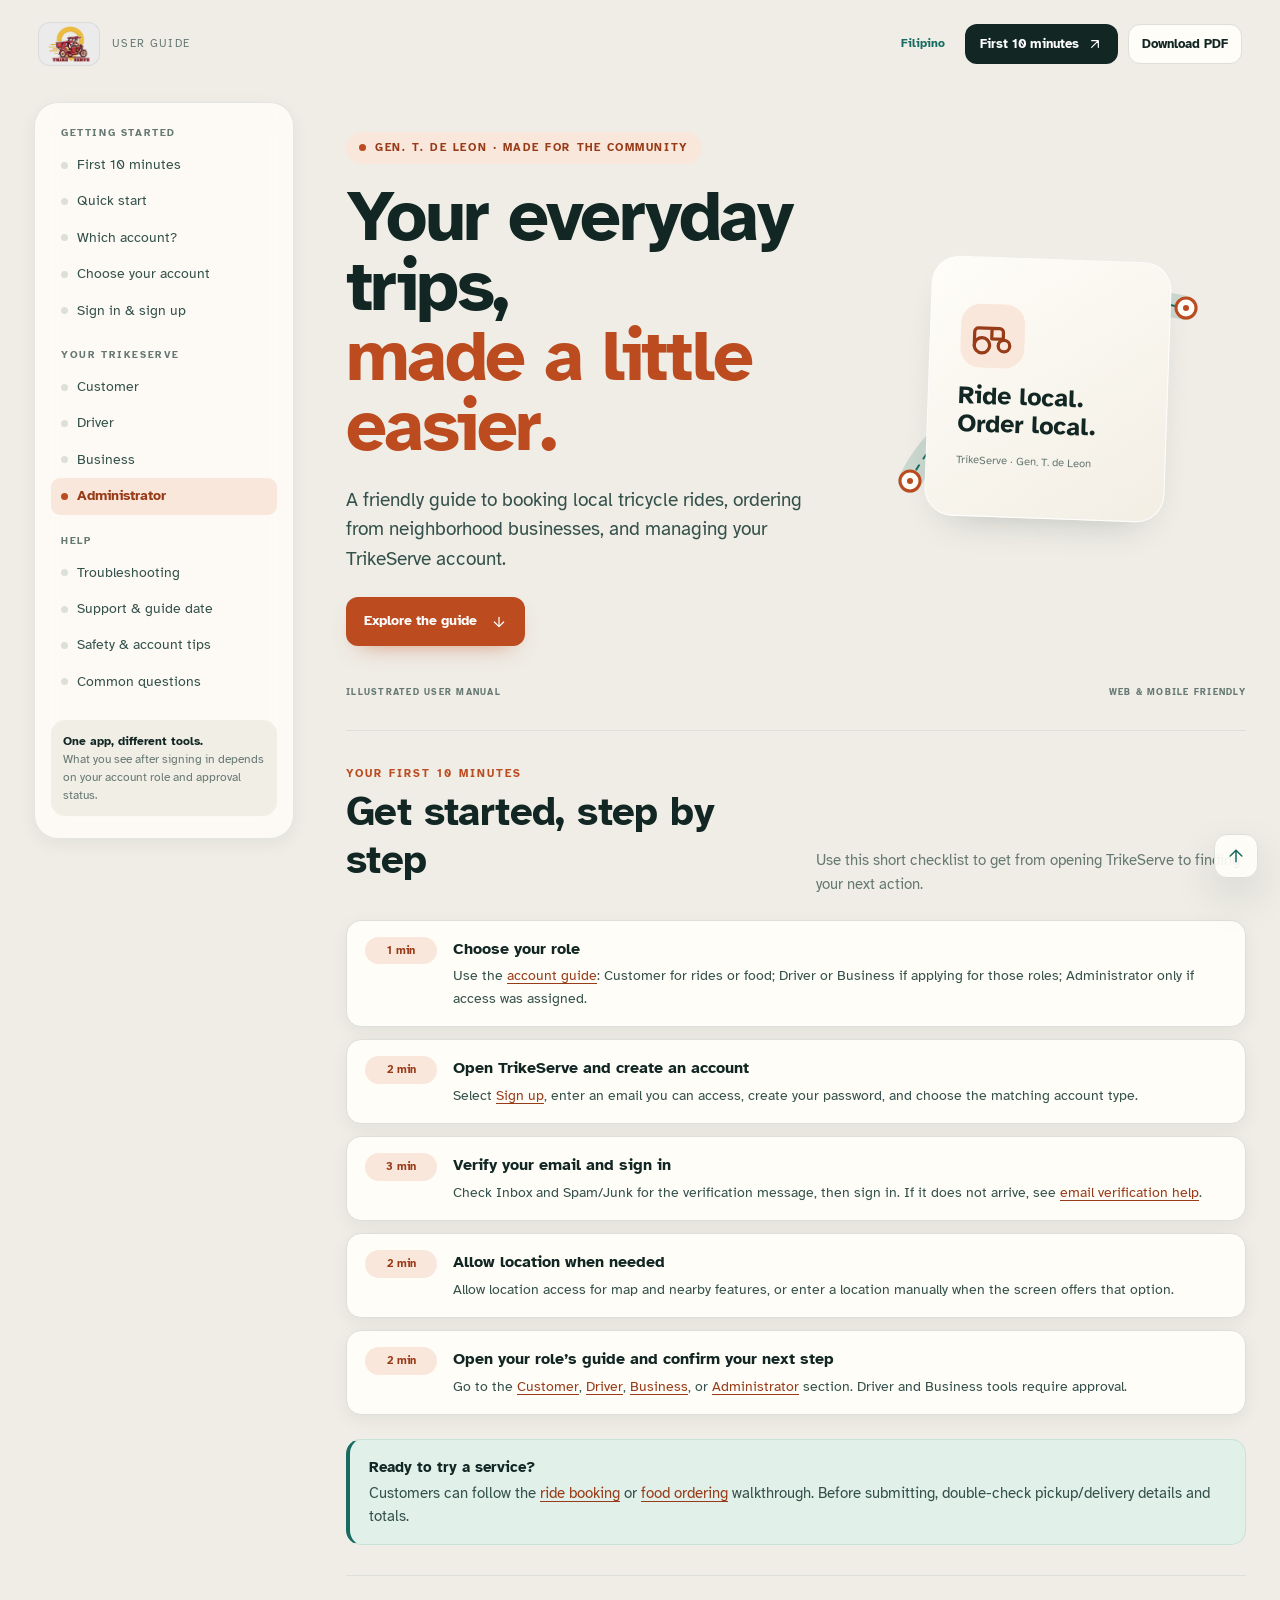
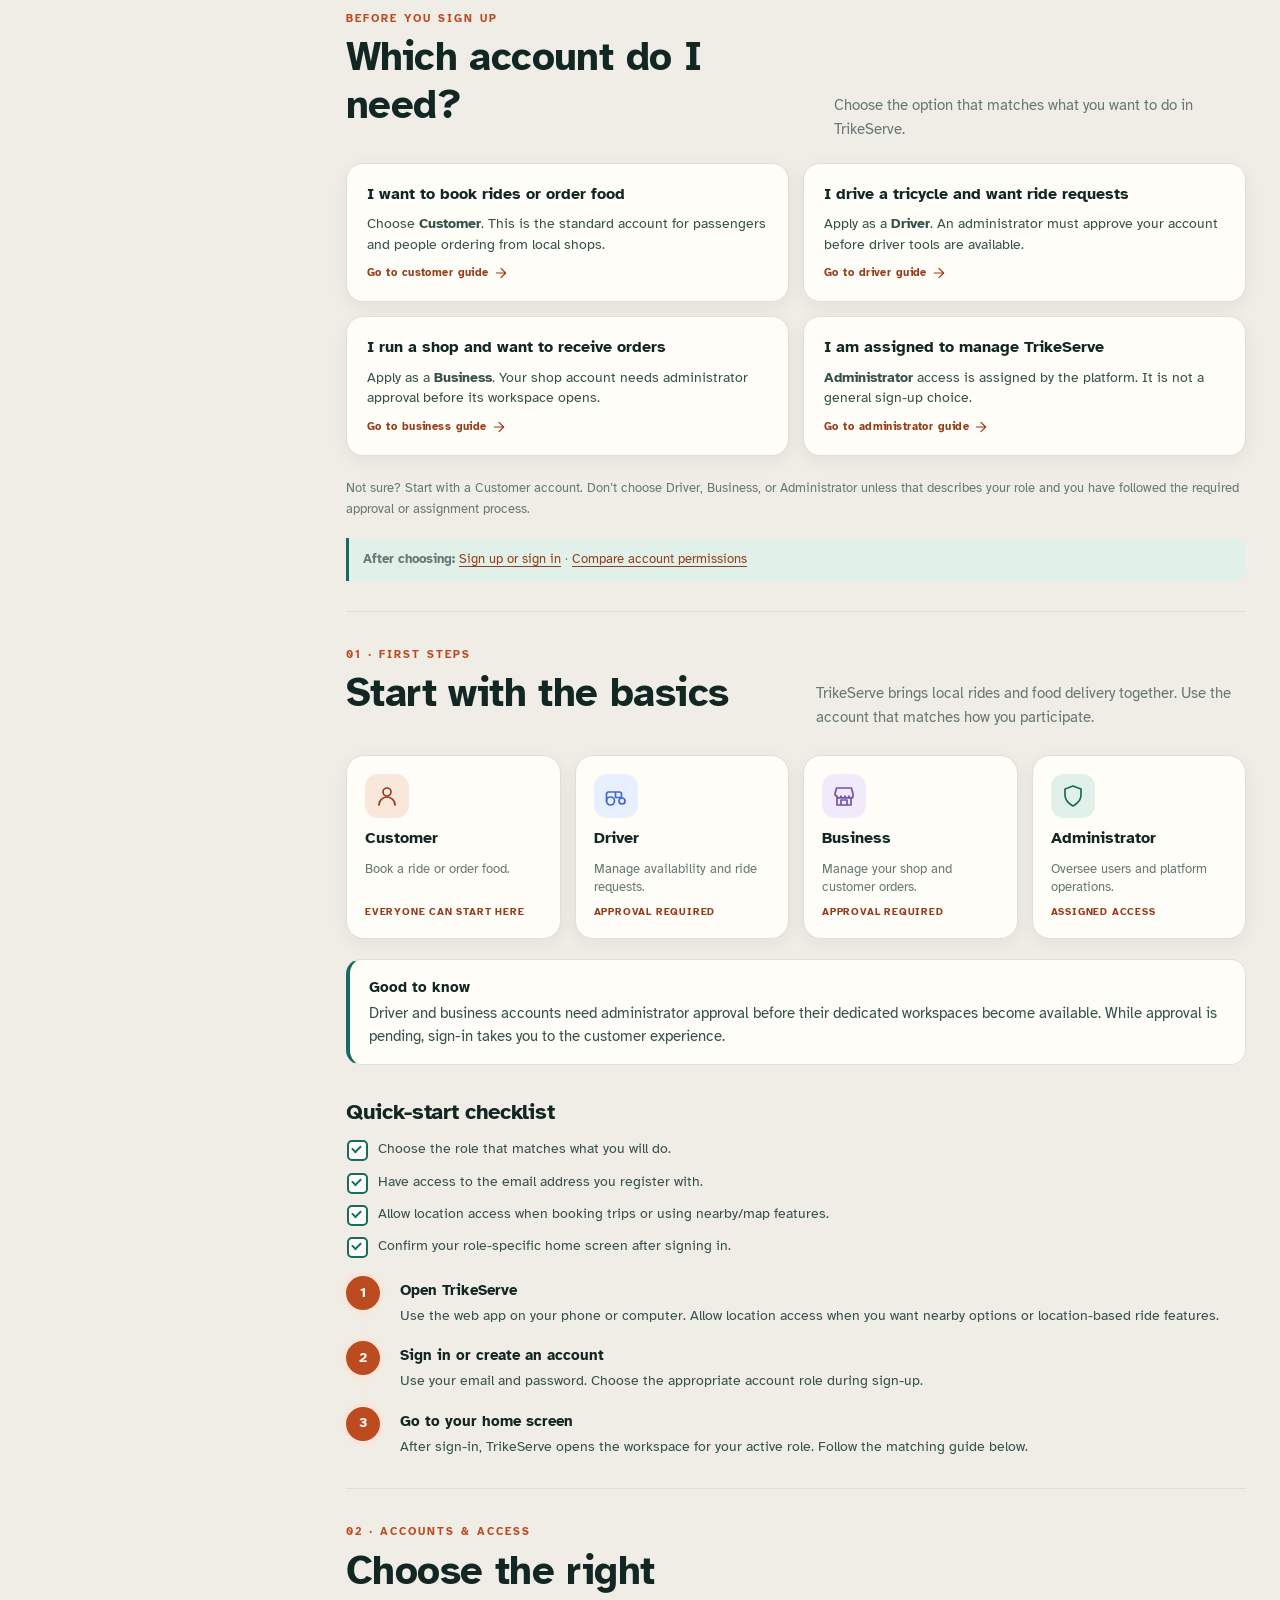
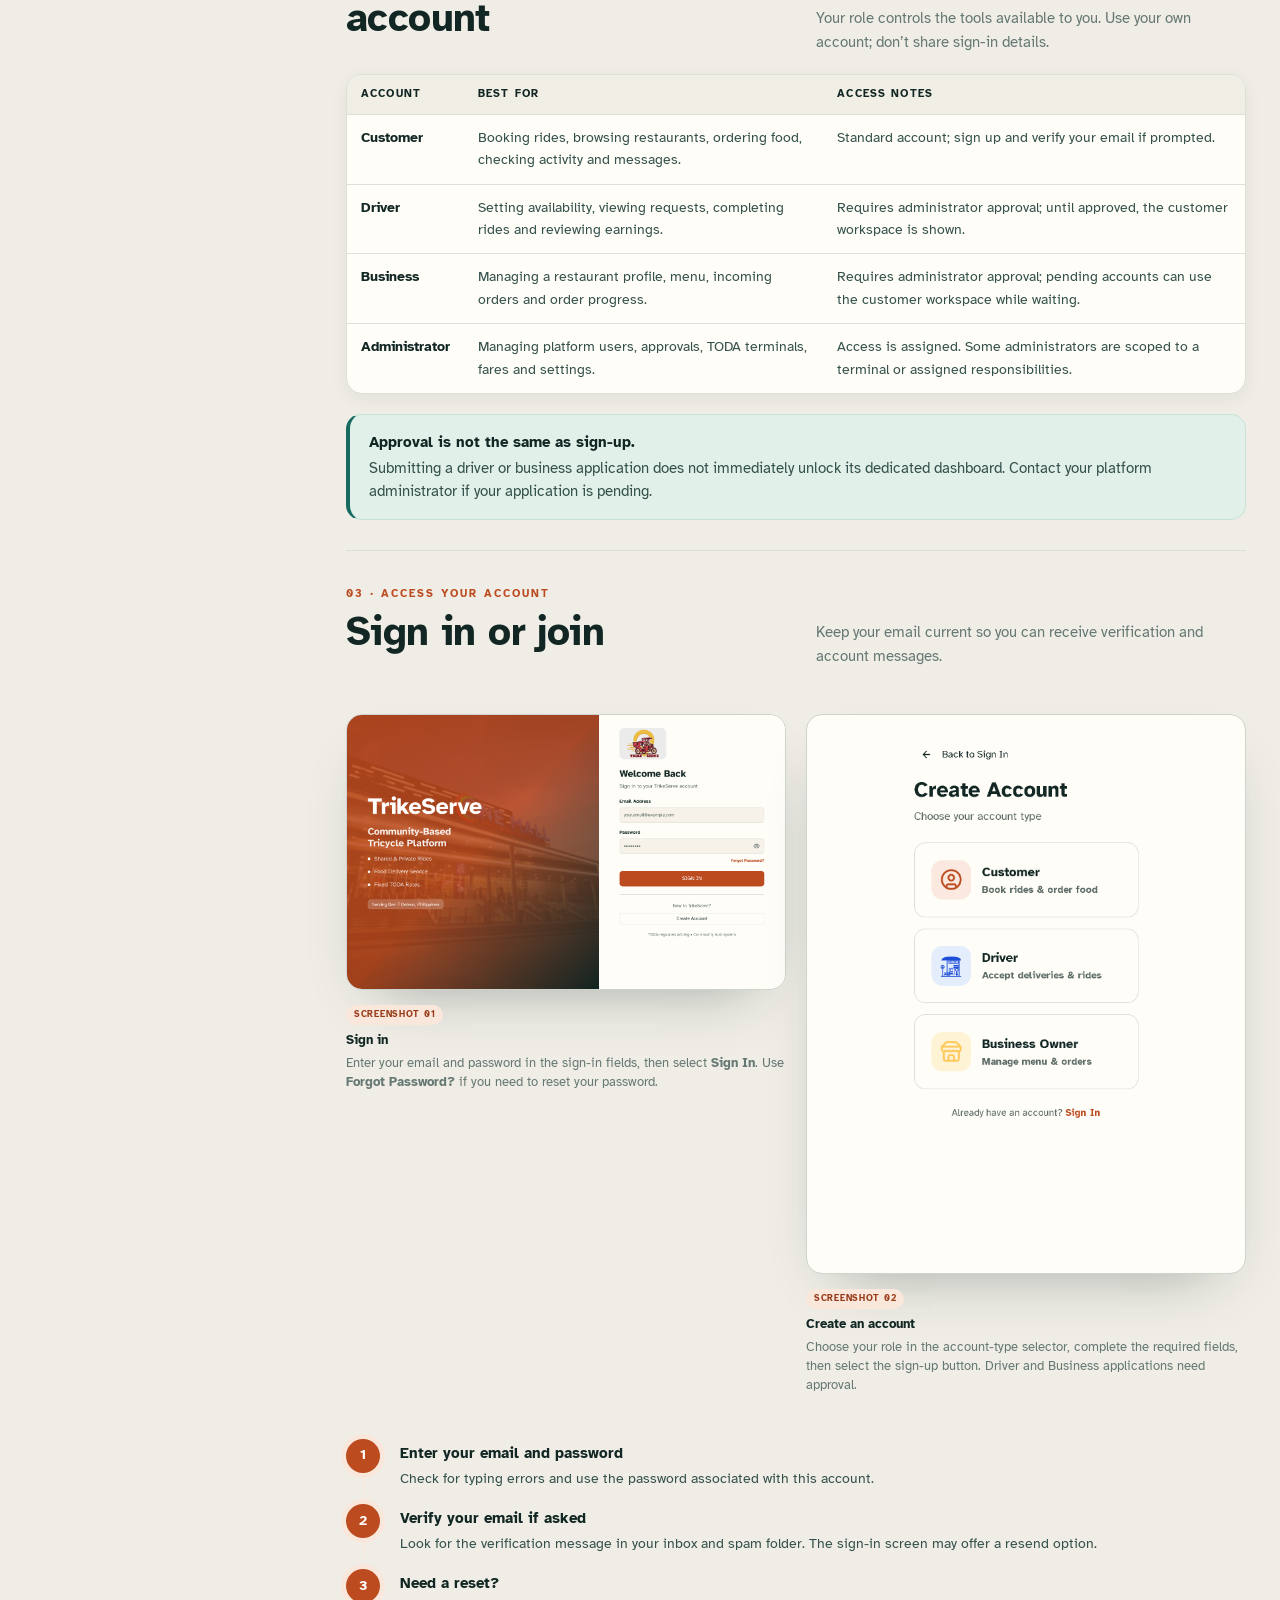
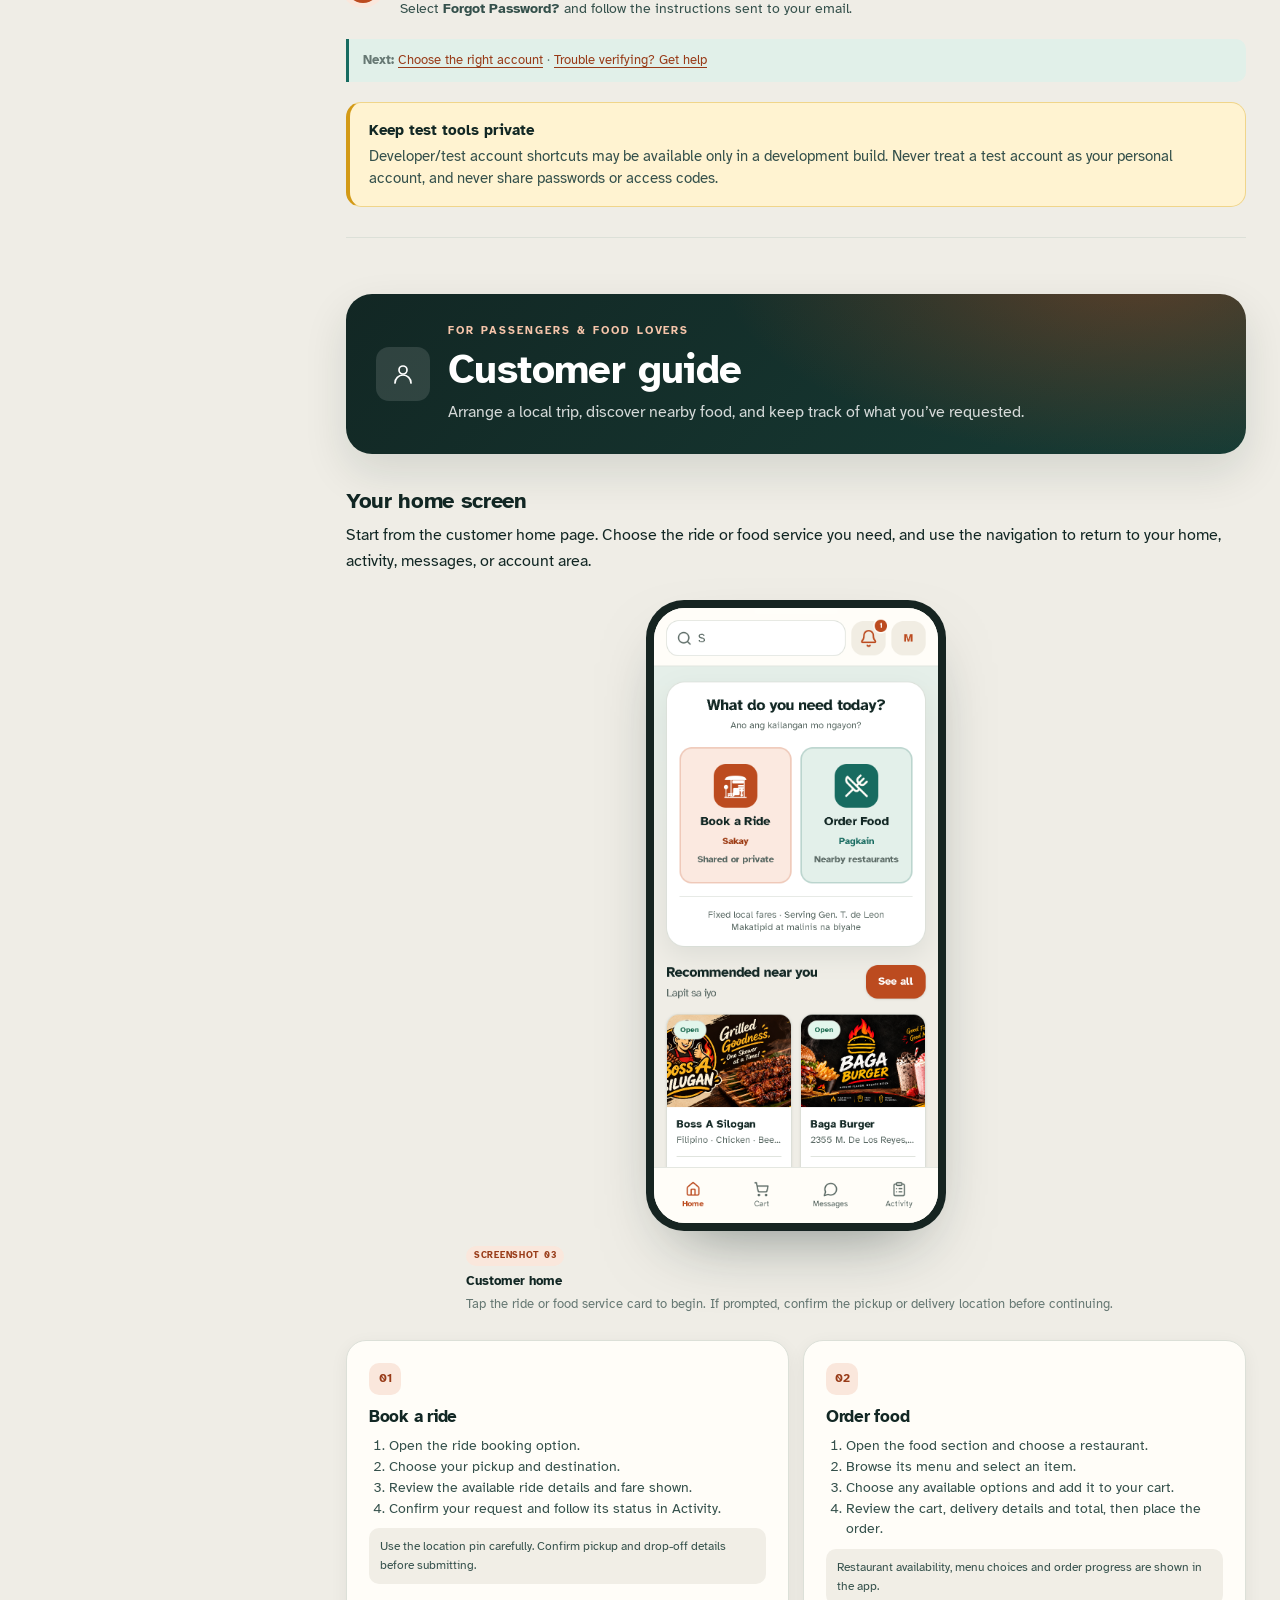
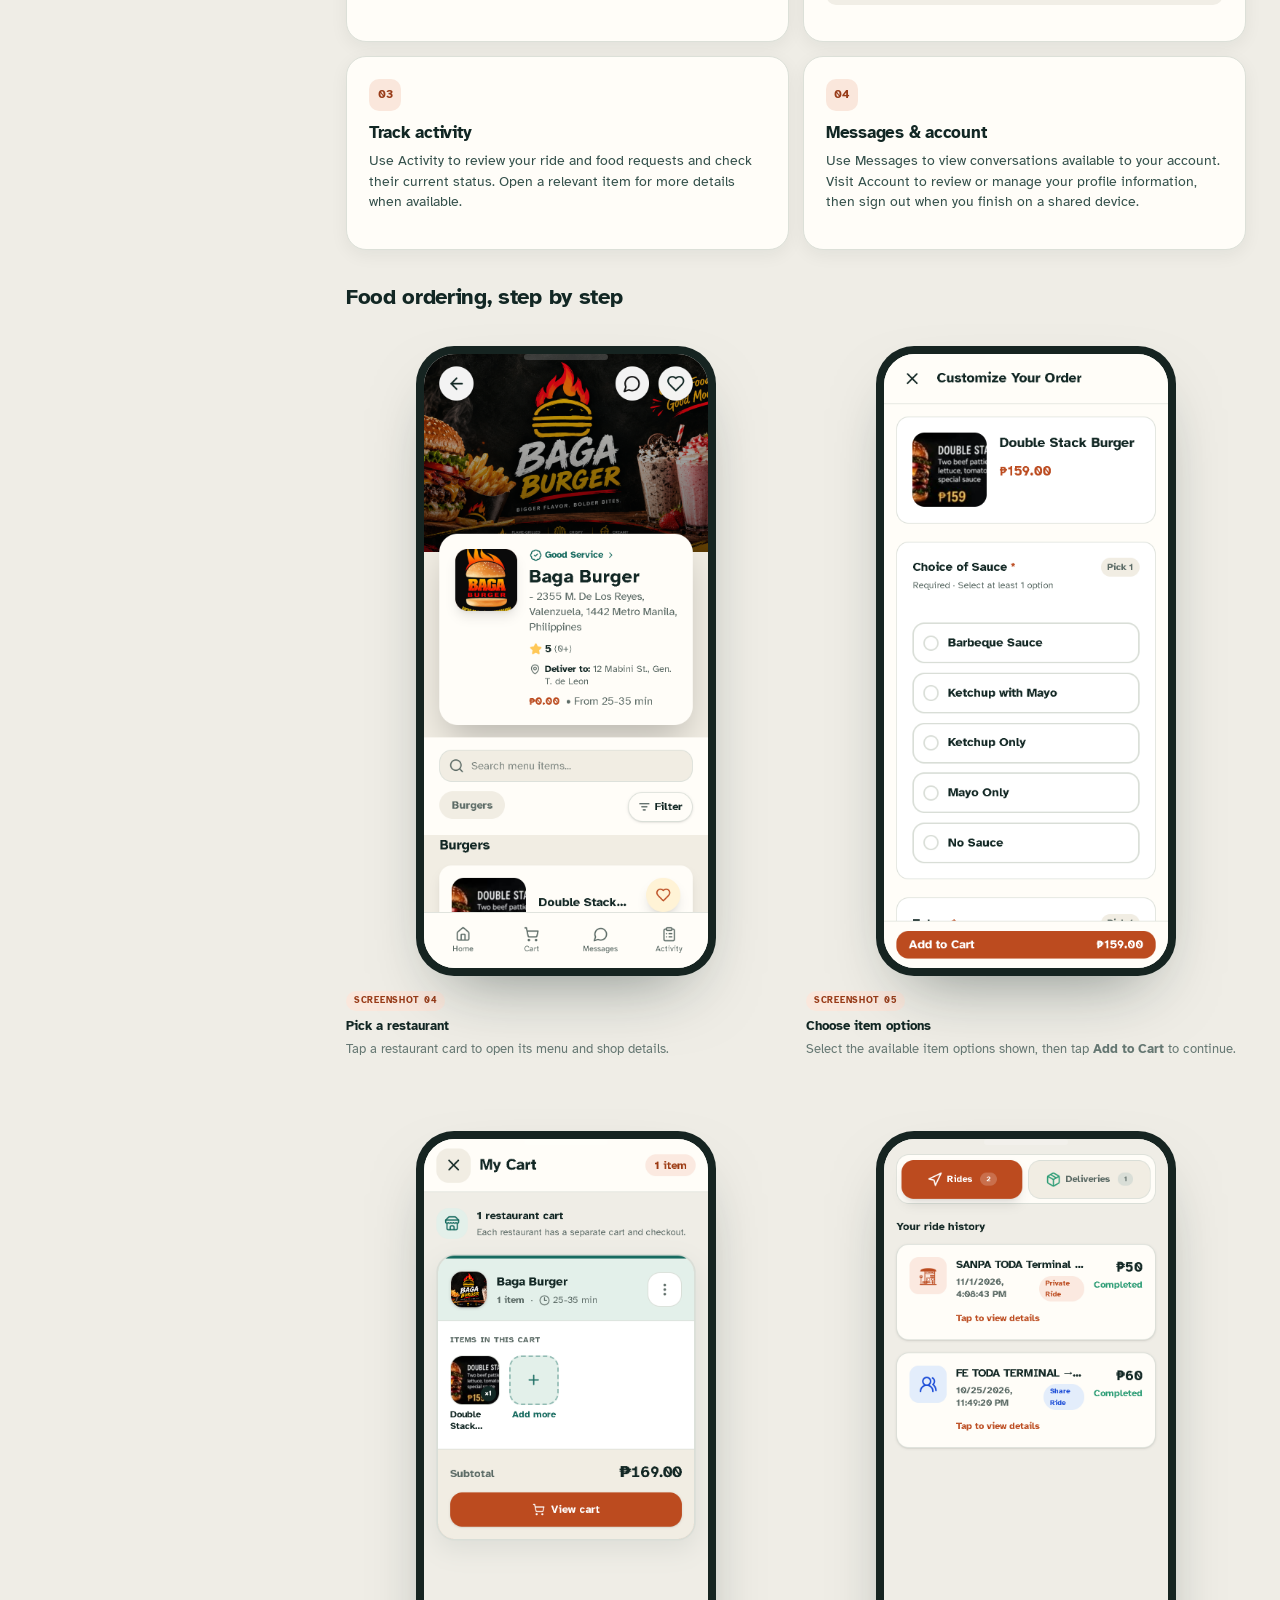
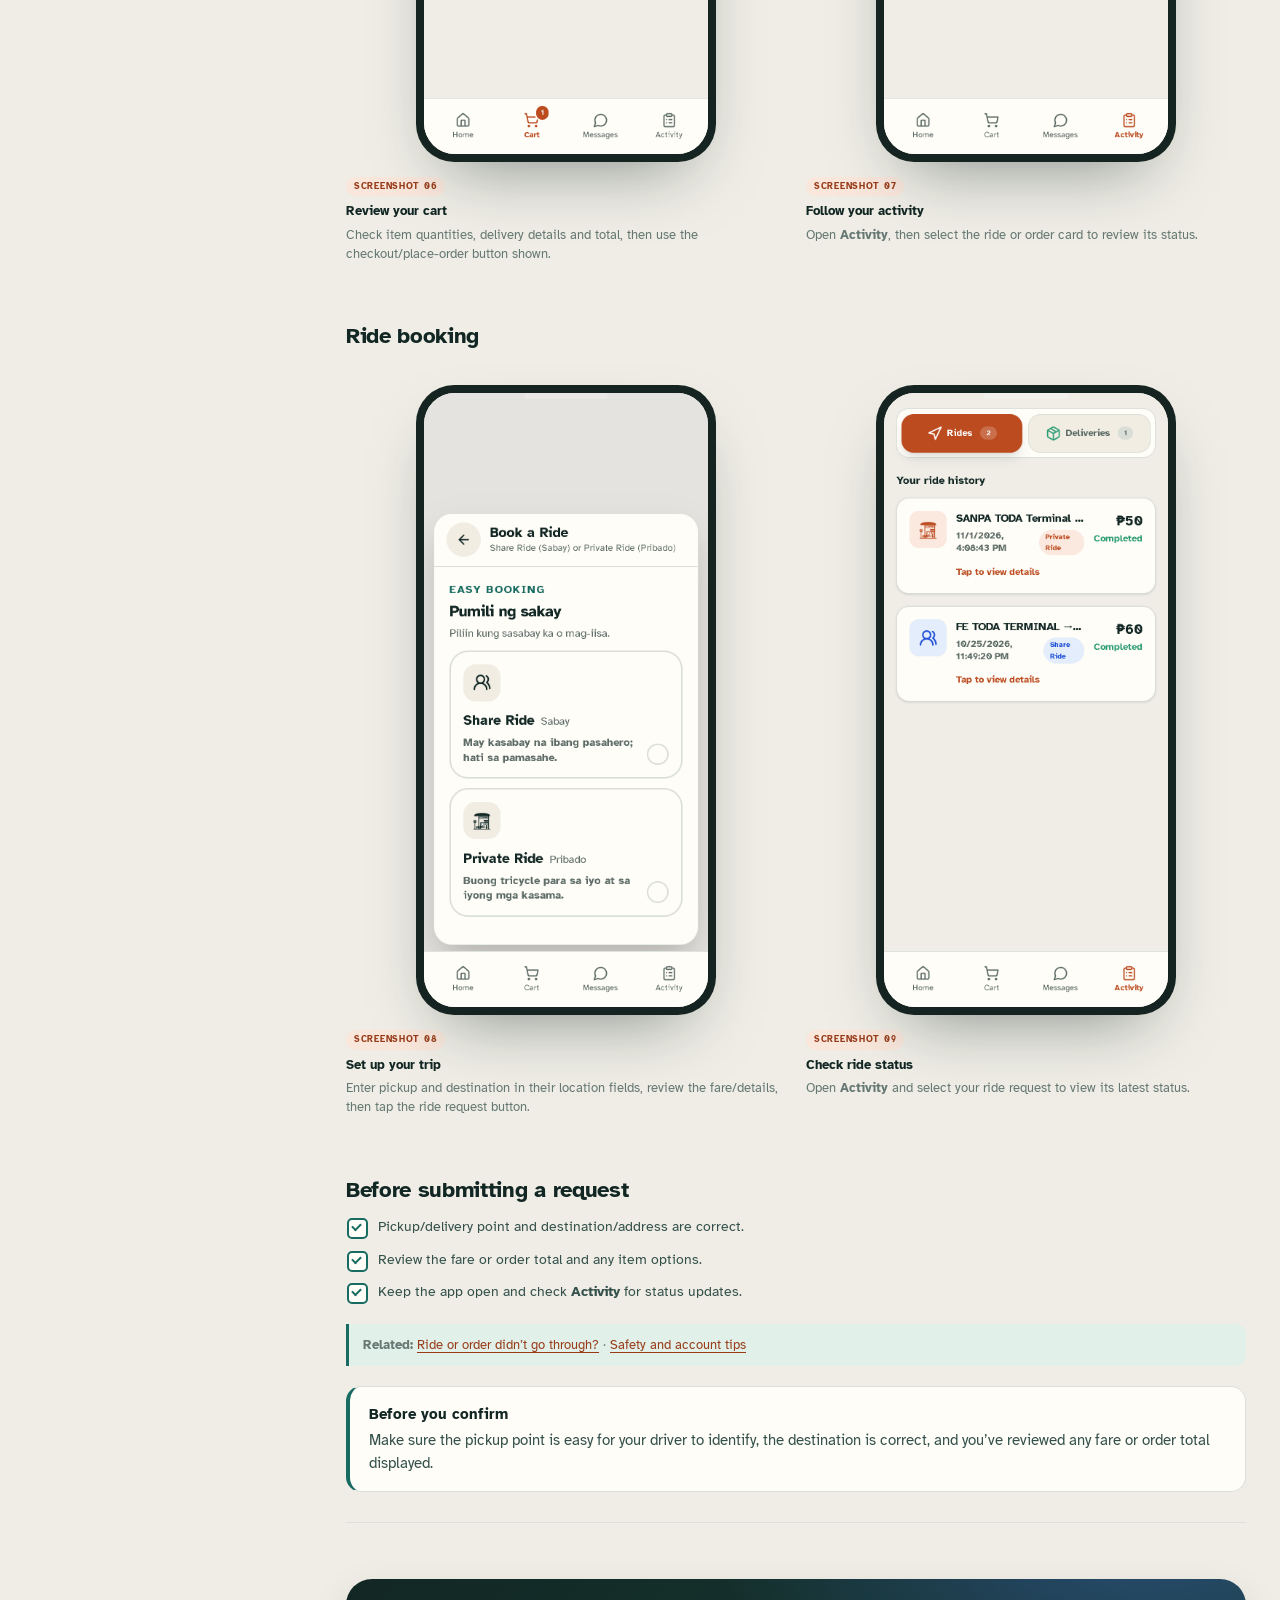
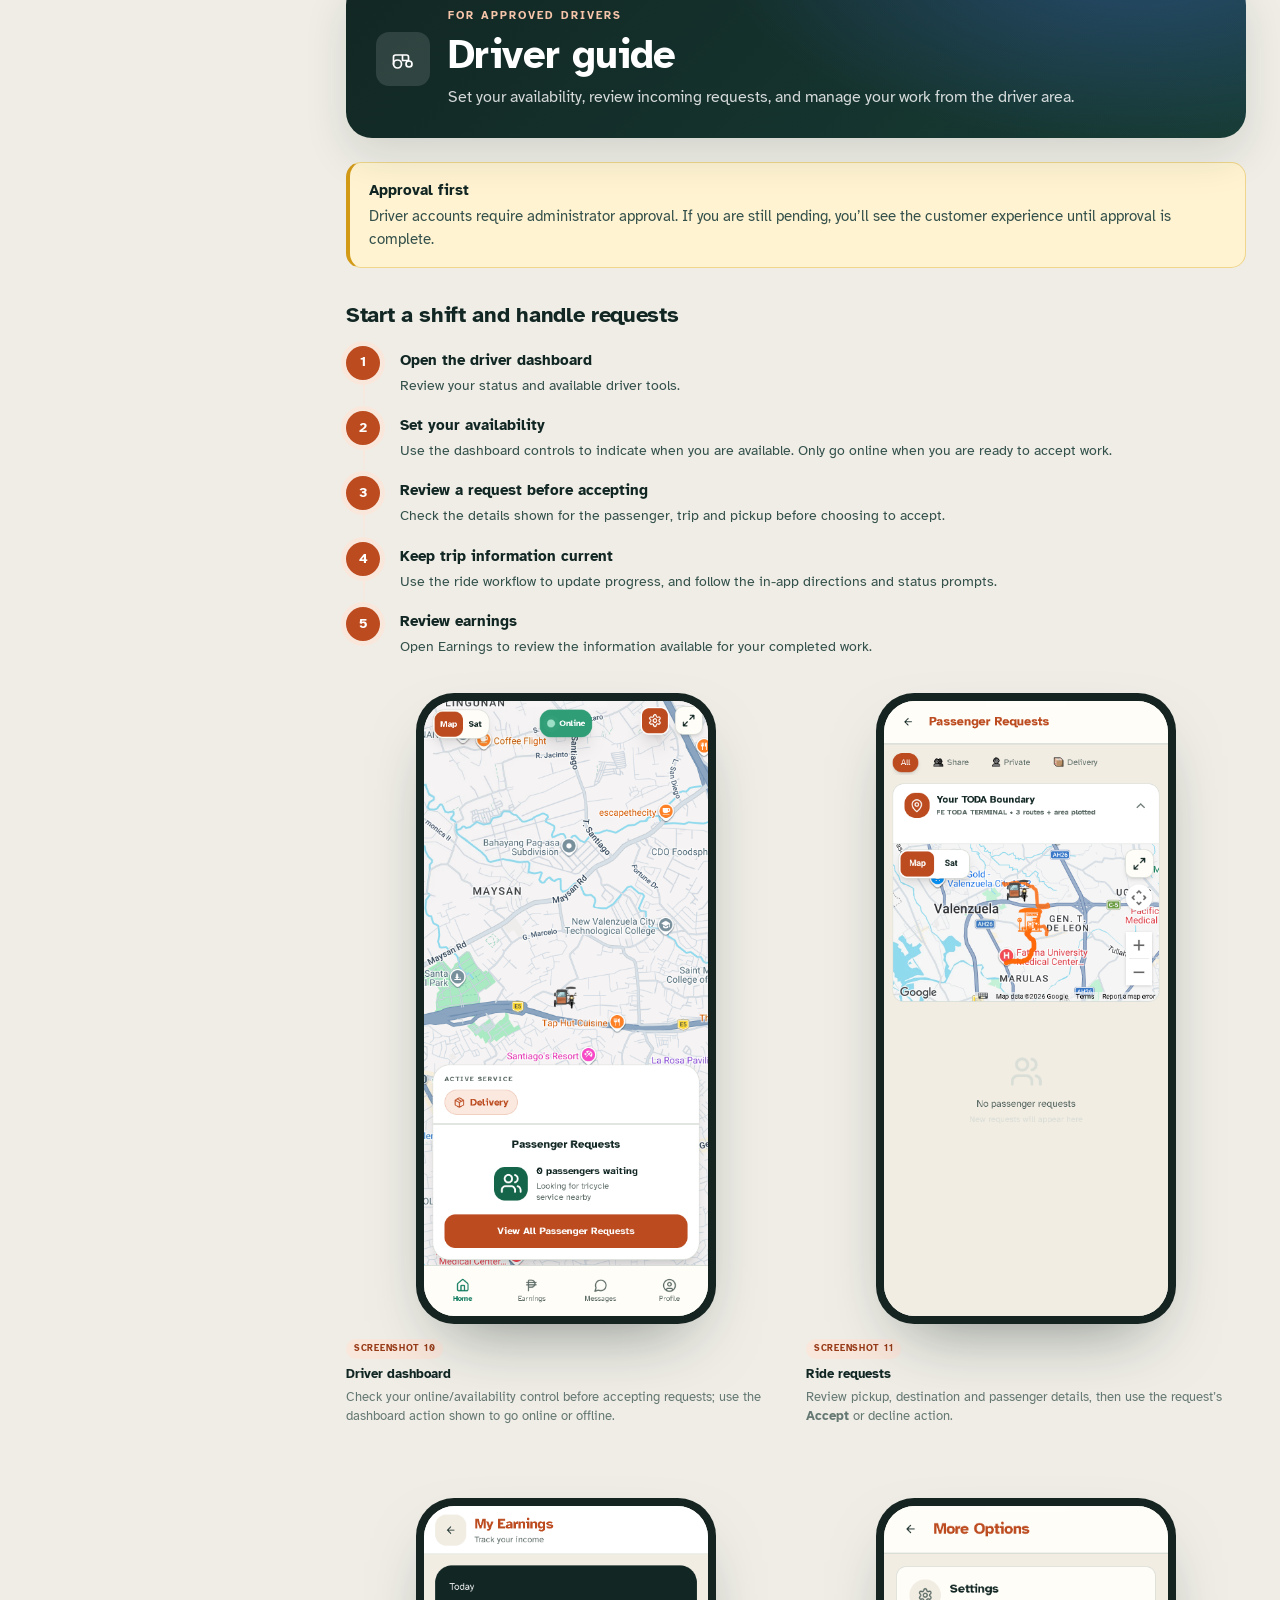
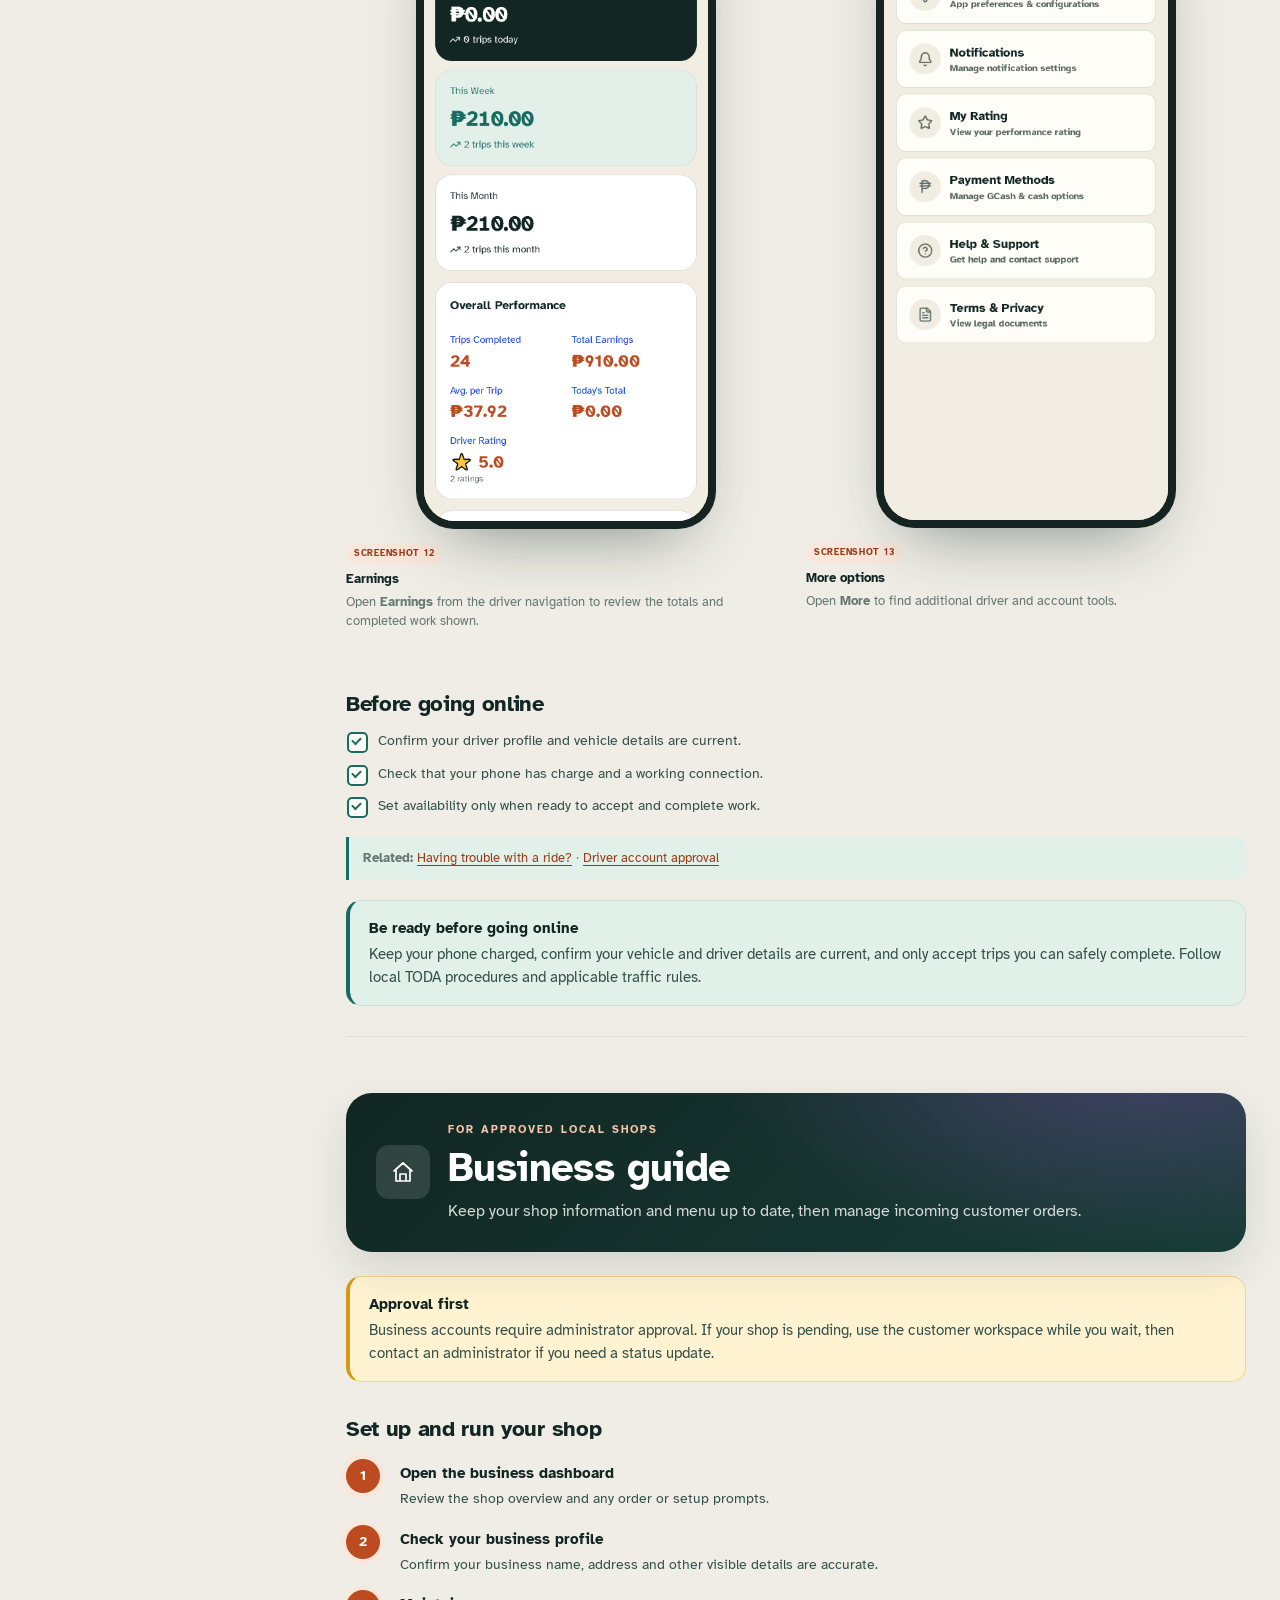
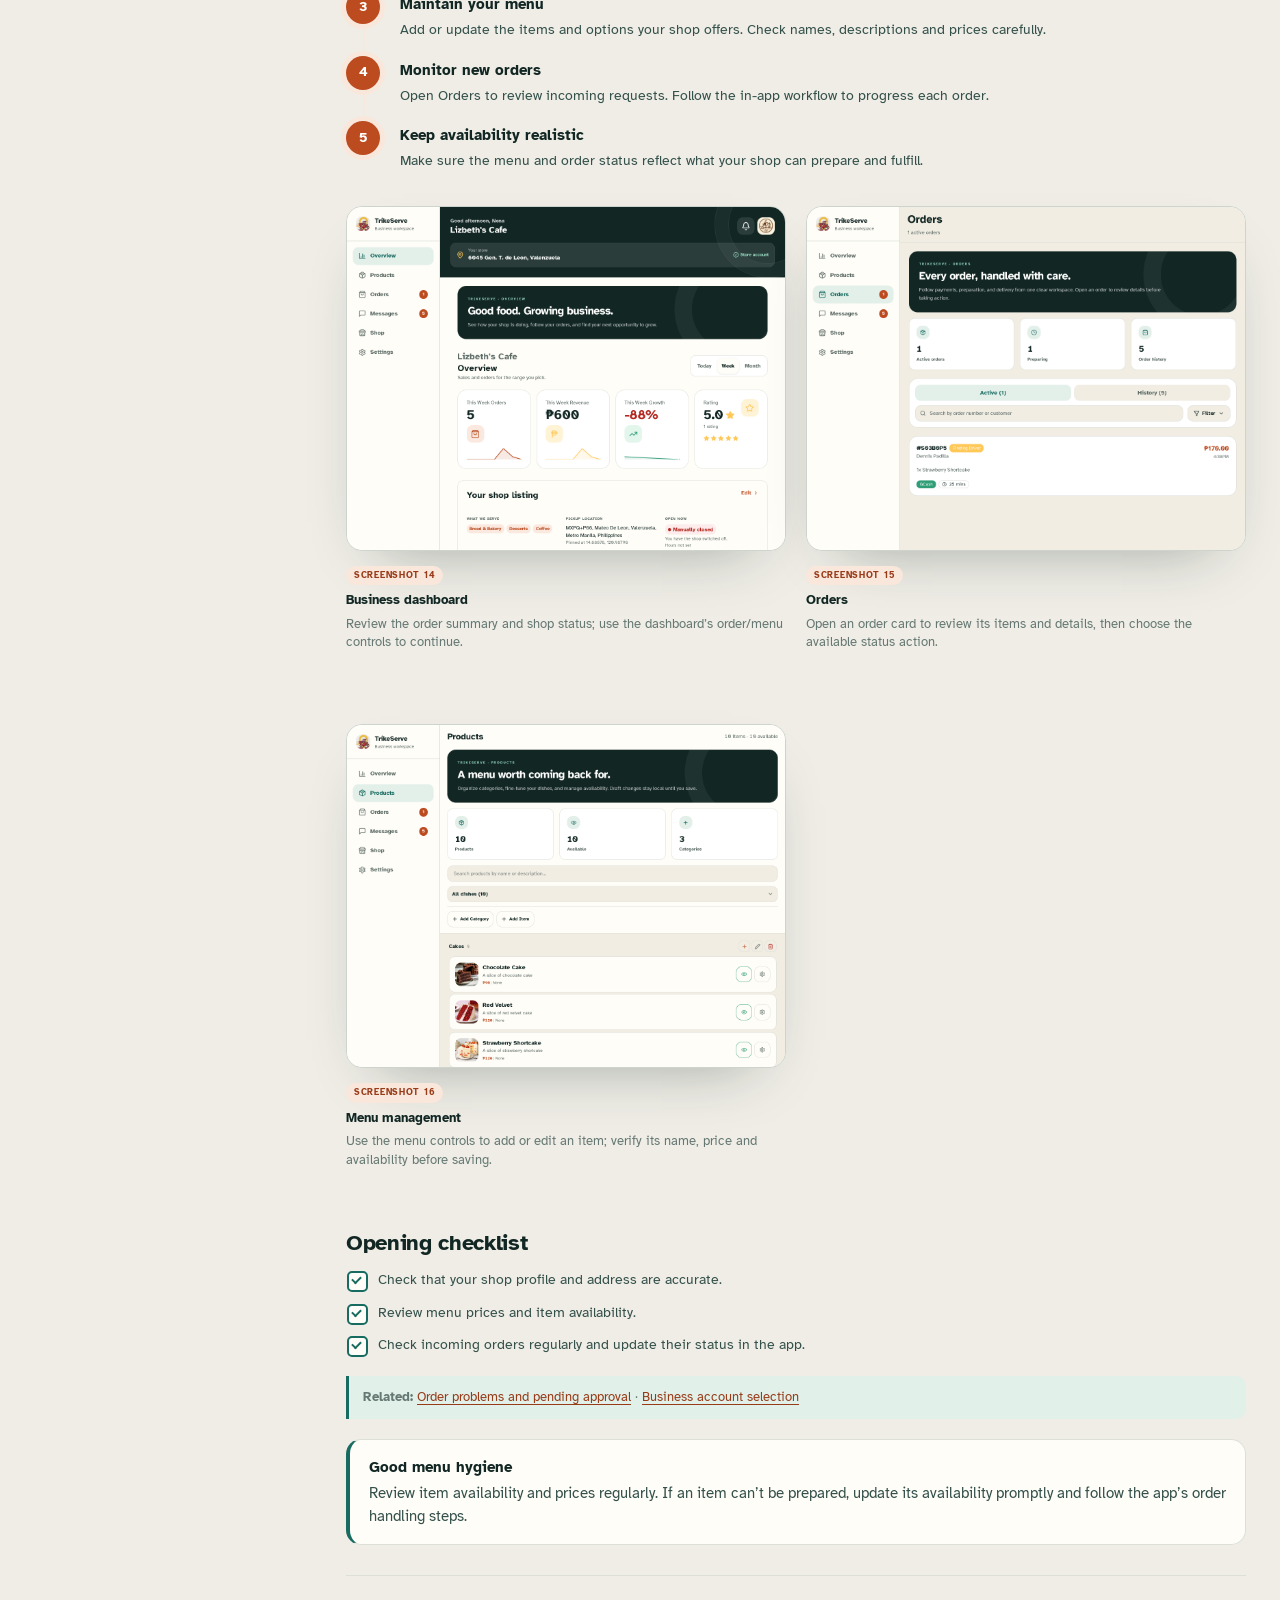
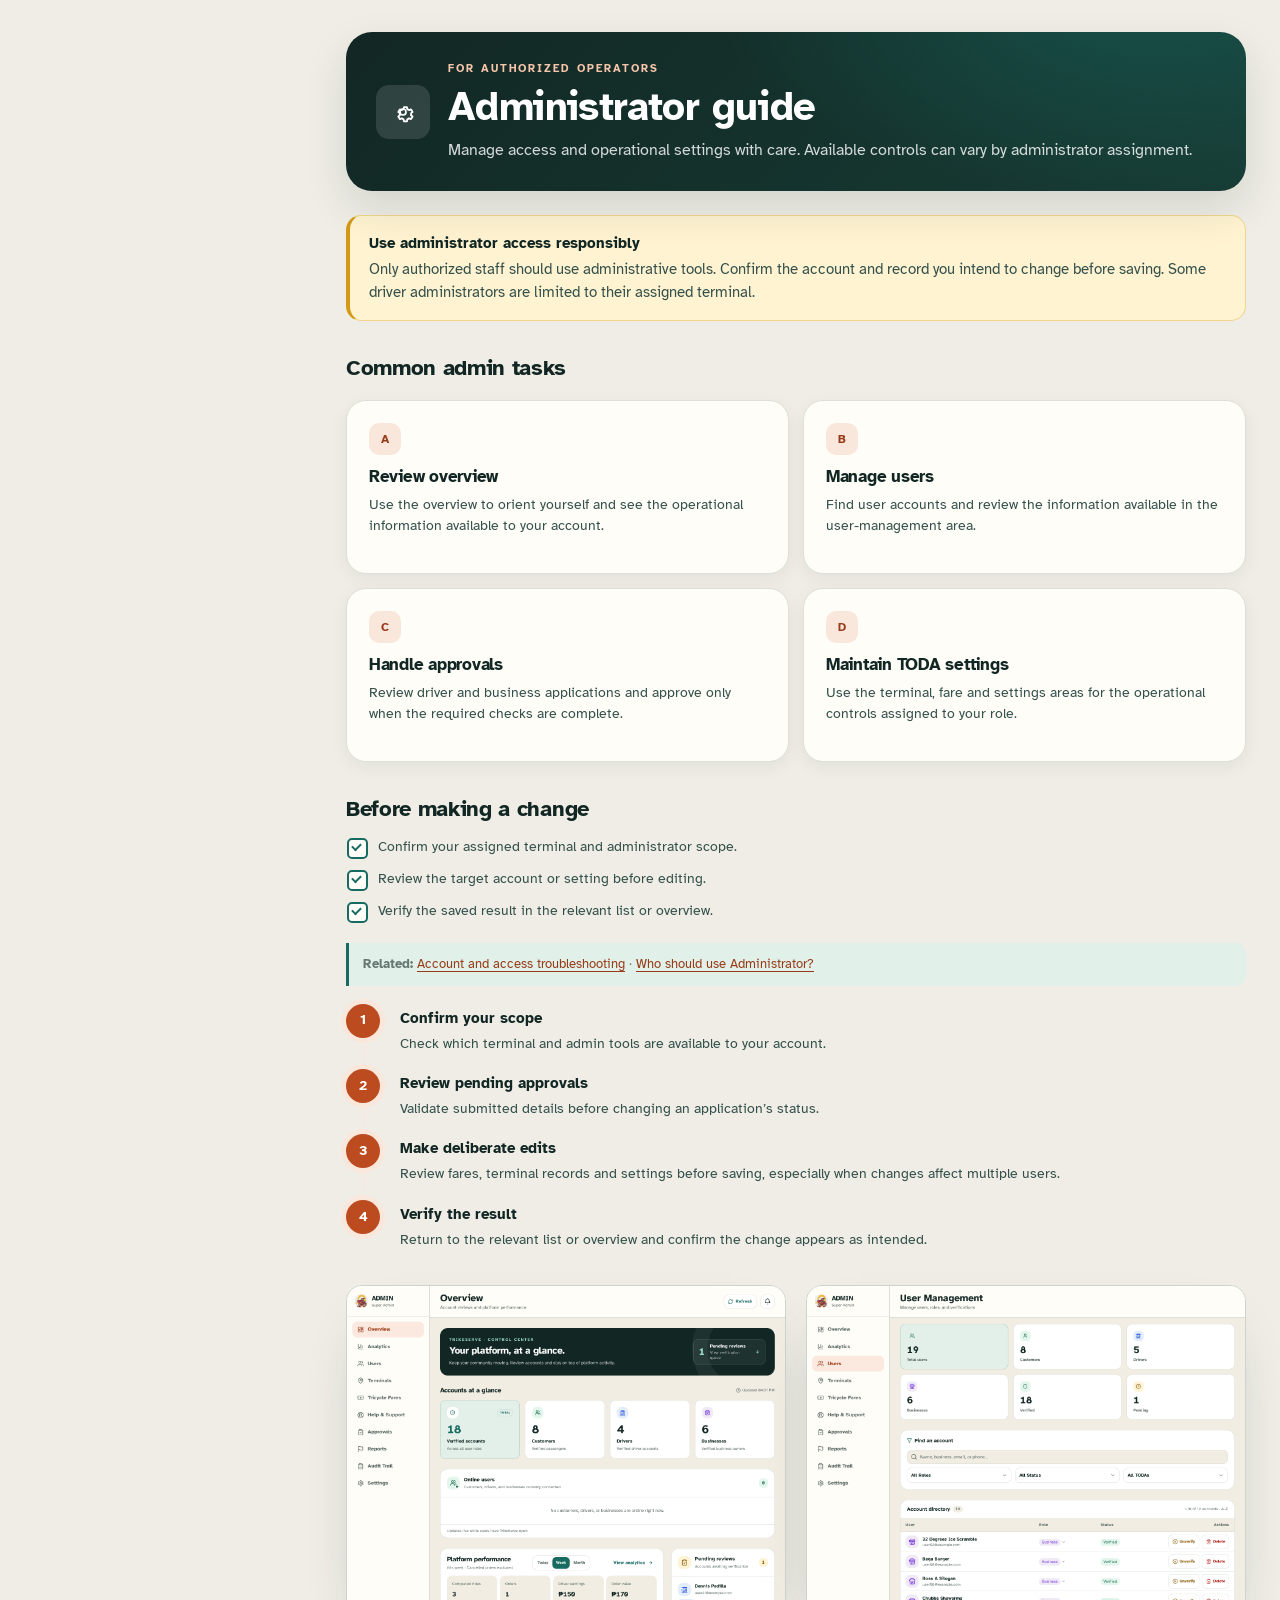
==== index.html @ 1abede32 "Add standalone English and Filipino user manuals" ====
<!doctype html>
<html lang="en">
<head>
  <meta charset="utf-8">
  <meta name="viewport" content="width=device-width, initial-scale=1">
  <meta name="description" content="A friendly, illustrated guide to using TrikeServe for rides, food orders, driving, business management, and platform administration.">
  <title>TrikeServe · User Guide</title>
  <link rel="stylesheet" href="assets/manual.css">
</head>
<body>
  <a class="skip-link" href="#main-content">Skip to guide content</a>
  <header class="topbar">
    <a class="brand" href="#top"><img src="assets/trikeserve-logo.jpg" alt="TrikeServe"><span>USER GUIDE</span></a>
    <div class="top-actions"><a class="language-link" href="fil/index.html">Filipino</a><a class="top-action" href="#first-ten-minutes">First 10 minutes <svg class="inline-icon" viewBox="0 0 24 24" aria-hidden="true" focusable="false"><path d="M7 17 17 7M7 7h10v10"/></svg></a><a class="pdf-action" href="trikeserve-user-manual.pdf" download>Download PDF</a></div>
  </header>
  <nav class="mobile-nav" aria-label="Quick navigation">
    <a href="#first-ten-minutes">First 10 min</a><a href="#account-guide">Which account?</a><a href="#accounts">Accounts</a><a href="#sign-in">Sign in</a><a href="#customer">Customer</a><a href="#rider">Driver</a><a href="#business">Business</a><a href="#admin">Admin</a><a href="#troubleshooting">Help</a><a href="#support">Support</a>
  </nav>
  <div class="shell" id="top">
    <aside class="sidebar" aria-label="Manual contents">
      <div class="nav-title">GETTING STARTED</div>
      <a href="#first-ten-minutes"><span class="nav-dot"></span>First 10 minutes</a>
      <a href="#quick-start"><span class="nav-dot"></span>Quick start</a>
      <a href="#account-guide"><span class="nav-dot"></span>Which account?</a>
      <a href="#accounts"><span class="nav-dot"></span>Choose your account</a>
      <a href="#sign-in"><span class="nav-dot"></span>Sign in &amp; sign up</a>
      <div class="nav-title">YOUR TRIKESERVE</div>
      <a href="#customer"><span class="nav-dot"></span>Customer</a>
      <a href="#rider"><span class="nav-dot"></span>Driver</a>
      <a href="#business"><span class="nav-dot"></span>Business</a>
      <a href="#admin"><span class="nav-dot"></span>Administrator</a>
      <div class="nav-title">HELP</div>
      <a href="#troubleshooting"><span class="nav-dot"></span>Troubleshooting</a>
      <a href="#support"><span class="nav-dot"></span>Support &amp; guide date</a>
      <a href="#safety"><span class="nav-dot"></span>Safety &amp; account tips</a>
      <a href="#faq"><span class="nav-dot"></span>Common questions</a>
      <div class="role-key"><b>One app, different tools.</b><br>What you see after signing in depends on your account role and approval status.</div>
    </aside>
    <main id="main-content" tabindex="-1">
      <section class="hero">
        <div class="hero-copy">
          <div class="kicker">GEN. T. DE LEON · MADE FOR THE COMMUNITY</div>
          <h1>Your everyday trips,<br><em>made a little easier.</em></h1>
          <p class="sub">A friendly guide to booking local tricycle rides, ordering from neighborhood businesses, and managing your TrikeServe account.</p>
          <a class="button" href="#quick-start">Explore the guide <svg class="inline-icon" viewBox="0 0 24 24" aria-hidden="true" focusable="false"><path d="M12 5v14m-7-7 7 7 7-7"/></svg></a>
        </div>
        <div class="hero-art" aria-hidden="true"><svg class="hero-route" viewBox="0 0 360 300" focusable="false"><path class="route-road" d="M42 242c46-87 67-27 112-102S229 51 318 69"/><path class="route-line" d="M42 242c46-87 67-27 112-102S229 51 318 69"/><circle class="route-stop" cx="42" cy="242" r="10"/><circle class="route-stop" cx="318" cy="69" r="10"/><circle class="route-center" cx="42" cy="242" r="3"/><circle class="route-center" cx="318" cy="69" r="3"/></svg><div class="hero-card"><span class="hero-vehicle"><svg viewBox="0 0 24 24" focusable="false"><circle cx="6.5" cy="17" r="4"/><circle cx="18" cy="17" r="3"/><path d="M2.5 17v-7a2 2 0 0 1 2-2h11a2 2 0 0 1 2 2v3.5M11.5 8v5.5M11.5 13.5h6"/></svg></span><strong>Ride local.<br>Order local.</strong><small>TrikeServe · Gen. T. de Leon</small></div></div>
        <div class="hero-foot"><span>ILLUSTRATED USER MANUAL</span><span>WEB &amp; MOBILE FRIENDLY</span></div>
      </section>

      <nav class="pdf-toc" aria-label="Contents" aria-hidden="true"><h2>In this guide</h2><ol></ol></nav>

      <section class="doc-section first-ten" id="first-ten-minutes">
        <div class="section-head"><div><span class="eyebrow">YOUR FIRST 10 MINUTES</span><h2>Get started, step by step</h2></div><p>Use this short checklist to get from opening TrikeServe to finding your next action.</p></div>
        <ol class="ten-minute-list">
          <li><span class="minute">1 min</span><div><b>Choose your role</b><p>Use the <a href="#account-guide">account guide</a>: Customer for rides or food; Driver or Business if applying for those roles; Administrator only if access was assigned.</p></div></li>
          <li><span class="minute">2 min</span><div><b>Open TrikeServe and create an account</b><p>Select <a href="#sign-in">Sign up</a>, enter an email you can access, create your password, and choose the matching account type.</p></div></li>
          <li><span class="minute">3 min</span><div><b>Verify your email and sign in</b><p>Check Inbox and Spam/Junk for the verification message, then sign in. If it does not arrive, see <a href="#troubleshooting">email verification help</a>.</p></div></li>
          <li><span class="minute">2 min</span><div><b>Allow location when needed</b><p>Allow location access for map and nearby features, or enter a location manually when the screen offers that option.</p></div></li>
          <li><span class="minute">2 min</span><div><b>Open your role’s guide and confirm your next step</b><p>Go to the <a href="#customer">Customer</a>, <a href="#rider">Driver</a>, <a href="#business">Business</a>, or <a href="#admin">Administrator</a> section. Driver and Business tools require approval.</p></div></li>
        </ol>
        <div class="callout note"><b>Ready to try a service?</b><p>Customers can follow the <a href="#customer">ride booking</a> or <a href="#customer">food ordering</a> walkthrough. Before submitting, double-check pickup/delivery details and totals.</p></div>
      </section>

      <section class="doc-section decision-guide" id="account-guide">
        <div class="section-head"><div><span class="eyebrow">BEFORE YOU SIGN UP</span><h2>Which account do I need?</h2></div><p>Choose the option that matches what you want to do in TrikeServe.</p></div>
        <div class="decision-grid">
          <a class="decision-card" href="#customer"><b>I want to book rides or order food</b><span>Choose <strong>Customer</strong>. This is the standard account for passengers and people ordering from local shops.</span><small>Go to customer guide <svg class="inline-icon" viewBox="0 0 24 24" aria-hidden="true" focusable="false"><path d="M5 12h14m-7-7 7 7-7 7"/></svg></small></a>
          <a class="decision-card" href="#rider"><b>I drive a tricycle and want ride requests</b><span>Apply as a <strong>Driver</strong>. An administrator must approve your account before driver tools are available.</span><small>Go to driver guide <svg class="inline-icon" viewBox="0 0 24 24" aria-hidden="true" focusable="false"><path d="M5 12h14m-7-7 7 7-7 7"/></svg></small></a>
          <a class="decision-card" href="#business"><b>I run a shop and want to receive orders</b><span>Apply as a <strong>Business</strong>. Your shop account needs administrator approval before its workspace opens.</span><small>Go to business guide <svg class="inline-icon" viewBox="0 0 24 24" aria-hidden="true" focusable="false"><path d="M5 12h14m-7-7 7 7-7 7"/></svg></small></a>
          <a class="decision-card" href="#admin"><b>I am assigned to manage TrikeServe</b><span><strong>Administrator</strong> access is assigned by the platform. It is not a general sign-up choice.</span><small>Go to administrator guide <svg class="inline-icon" viewBox="0 0 24 24" aria-hidden="true" focusable="false"><path d="M5 12h14m-7-7 7 7-7 7"/></svg></small></a>
        </div>
        <p class="decision-note">Not sure? Start with a Customer account. Don’t choose Driver, Business, or Administrator unless that describes your role and you have followed the required approval or assignment process.</p>
        <p class="related-links"><strong>After choosing:</strong> <a href="#sign-in">Sign up or sign in</a> · <a href="#accounts">Compare account permissions</a></p>
      </section>

      <section class="doc-section" id="quick-start">
        <div class="section-head"><div><span class="eyebrow">01 · FIRST STEPS</span><h2>Start with the basics</h2></div><p>TrikeServe brings local rides and food delivery together. Use the account that matches how you participate.</p></div>
        <div class="role-grid">
          <a class="role-card customer" href="#customer"><span class="role-icon" aria-hidden="true"><svg viewBox="0 0 24 24" focusable="false"><circle cx="12" cy="8" r="4"/><path d="M4 21a8 8 0 0 1 16 0"/></svg></span><b>Customer</b><span>Book a ride or order food.</span><small>Everyone can start here</small></a>
          <a class="role-card rider" href="#rider"><span class="role-icon rider-icon" aria-hidden="true"><svg viewBox="0 0 24 24" focusable="false"><path d="M2.5 17v-7a2 2 0 0 1 2-2h11a2 2 0 0 1 2 2v3.5M11.5 8v5.5M11.5 13.5h6"/><circle cx="6.5" cy="17" r="4"/><circle cx="18" cy="17" r="3"/></svg></span><b>Driver</b><span>Manage availability and ride requests.</span><small>Approval required</small></a>
          <a class="role-card business" href="#business"><span class="role-icon business-icon" aria-hidden="true"><svg viewBox="0 0 24 24" focusable="false"><path d="M3 10 4.5 4h15L21 10v2a2 2 0 0 1-2 2 2 2 0 0 1-2-2 2 2 0 0 1-4 0 2 2 0 0 1-4 0 2 2 0 0 1-4 0 2 2 0 0 1-2-2zM5 14v7h14v-7M9 21v-5h6v5"/></svg></span><b>Business</b><span>Manage your shop and customer orders.</span><small>Approval required</small></a>
          <a class="role-card admin" href="#admin"><span class="role-icon admin-icon" aria-hidden="true"><svg viewBox="0 0 24 24" focusable="false"><path d="M12 22s8-4 8-11V5l-8-3-8 3v6c0 7 8 11 8 11Z"/></svg></span><b>Administrator</b><span>Oversee users and platform operations.</span><small>Assigned access</small></a>
        </div>
        <div class="callout"><b>Good to know</b><p>Driver and business accounts need administrator approval before their dedicated workspaces become available. While approval is pending, sign-in takes you to the customer experience.</p></div>
        <h3>Quick-start checklist</h3>
        <ul class="task-checklist"><li>Choose the role that matches what you will do.</li><li>Have access to the email address you register with.</li><li>Allow location access when booking trips or using nearby/map features.</li><li>Confirm your role-specific home screen after signing in.</li></ul>
        <ol class="steps">
          <li><b>Open TrikeServe</b><span>Use the web app on your phone or computer. Allow location access when you want nearby options or location-based ride features.</span></li>
          <li><b>Sign in or create an account</b><span>Use your email and password. Choose the appropriate account role during sign-up.</span></li>
          <li><b>Go to your home screen</b><span>After sign-in, TrikeServe opens the workspace for your active role. Follow the matching guide below.</span></li>
        </ol>
      </section>

      <section class="doc-section" id="accounts">
        <div class="section-head"><div><span class="eyebrow">02 · ACCOUNTS &amp; ACCESS</span><h2>Choose the right account</h2></div><p>Your role controls the tools available to you. Use your own account; don’t share sign-in details.</p></div>
        <div class="table-wrap"><table><thead><tr><th>Account</th><th>Best for</th><th>Access notes</th></tr></thead><tbody>
          <tr><td><b>Customer</b></td><td>Booking rides, browsing restaurants, ordering food, checking activity and messages.</td><td>Standard account; sign up and verify your email if prompted.</td></tr>
          <tr><td><b>Driver</b></td><td>Setting availability, viewing requests, completing rides and reviewing earnings.</td><td>Requires administrator approval; until approved, the customer workspace is shown.</td></tr>
          <tr><td><b>Business</b></td><td>Managing a restaurant profile, menu, incoming orders and order progress.</td><td>Requires administrator approval; pending accounts can use the customer workspace while waiting.</td></tr>
          <tr><td><b>Administrator</b></td><td>Managing platform users, approvals, TODA terminals, fares and settings.</td><td>Access is assigned. Some administrators are scoped to a terminal or assigned responsibilities.</td></tr>
        </tbody></table></div>
        <div class="callout note"><b>Approval is not the same as sign-up.</b><p>Submitting a driver or business application does not immediately unlock its dedicated dashboard. Contact your platform administrator if your application is pending.</p></div>
      </section>

      <section class="doc-section" id="sign-in">
        <div class="section-head"><div><span class="eyebrow">03 · ACCESS YOUR ACCOUNT</span><h2>Sign in or join</h2></div><p>Keep your email current so you can receive verification and account messages.</p></div>
        <div class="figure-grid">
          <figure class="shot"><div class="browser-frame"><img src="assets/screenshots/01-sign-in.png" alt="TrikeServe sign-in page"></div><figcaption><b>Sign in</b>Enter your email and password in the sign-in fields, then select <strong>Sign In</strong>. Use <strong>Forgot Password?</strong> if you need to reset your password.</figcaption></figure>
          <figure class="shot"><div class="browser-frame"><img src="assets/screenshots/02-sign-up.png" alt="TrikeServe account creation page"></div><figcaption><b>Create an account</b>Choose your role in the account-type selector, complete the required fields, then select the sign-up button. Driver and Business applications need approval.</figcaption></figure>
        </div>
        <ol class="steps"><li><b>Enter your email and password</b><span>Check for typing errors and use the password associated with this account.</span></li><li><b>Verify your email if asked</b><span>Look for the verification message in your inbox and spam folder. The sign-in screen may offer a resend option.</span></li><li><b>Need a reset?</b><span>Select <strong>Forgot Password?</strong> and follow the instructions sent to your email.</span></li></ol>
        <p class="related-links"><strong>Next:</strong> <a href="#account-guide">Choose the right account</a> · <a href="#troubleshooting">Trouble verifying? Get help</a></p>
        <div class="callout warning"><b>Keep test tools private</b><p>Developer/test account shortcuts may be available only in a development build. Never treat a test account as your personal account, and never share passwords or access codes.</p></div>
      </section>

      <section class="doc-section" id="customer">
        <div class="role-banner customer-banner"><span class="role-icon" aria-hidden="true"><svg viewBox="0 0 24 24" focusable="false"><circle cx="12" cy="8" r="4"/><path d="M4 21a8 8 0 0 1 16 0"/></svg></span><div><span class="eyebrow">FOR PASSENGERS &amp; FOOD LOVERS</span><h2>Customer guide</h2><p>Arrange a local trip, discover nearby food, and keep track of what you’ve requested.</p></div></div>
        <h3>Your home screen</h3><p>Start from the customer home page. Choose the ride or food service you need, and use the navigation to return to your home, activity, messages, or account area.</p>
        <figure class="shot"><div class="phone-frame"><img src="assets/screenshots/03-customer-home.png" alt="Customer home page with ride and food services"></div><figcaption><b>Customer home</b>Tap the ride or food service card to begin. If prompted, confirm the pickup or delivery location before continuing.</figcaption></figure>
        <div class="card-grid">
          <article class="card"><span class="card-num">01</span><h3>Book a ride</h3><ol><li>Open the ride booking option.</li><li>Choose your pickup and destination.</li><li>Review the available ride details and fare shown.</li><li>Confirm your request and follow its status in Activity.</li></ol><p class="hint">Use the location pin carefully. Confirm pickup and drop-off details before submitting.</p></article>
          <article class="card"><span class="card-num">02</span><h3>Order food</h3><ol><li>Open the food section and choose a restaurant.</li><li>Browse its menu and select an item.</li><li>Choose any available options and add it to your cart.</li><li>Review the cart, delivery details and total, then place the order.</li></ol><p class="hint">Restaurant availability, menu choices and order progress are shown in the app.</p></article>
          <article class="card"><span class="card-num">03</span><h3>Track activity</h3><p>Use Activity to review your ride and food requests and check their current status. Open a relevant item for more details when available.</p></article>
          <article class="card"><span class="card-num">04</span><h3>Messages &amp; account</h3><p>Use Messages to view conversations available to your account. Visit Account to review or manage your profile information, then sign out when you finish on a shared device.</p></article>
        </div>
        <h3>Food ordering, step by step</h3><div class="figure-grid">
          <figure class="shot"><div class="phone-frame"><img src="assets/screenshots/06-customer-restaurant.png" alt="Restaurant page and menu"></div><figcaption><b>Pick a restaurant</b>Tap a restaurant card to open its menu and shop details.</figcaption></figure>
          <figure class="shot"><div class="phone-frame"><img src="assets/screenshots/07-customer-item-options.png" alt="Food item options"></div><figcaption><b>Choose item options</b>Select the available item options shown, then tap <strong>Add to Cart</strong> to continue.</figcaption></figure>
          <figure class="shot"><div class="phone-frame"><img src="assets/screenshots/08-customer-cart.png" alt="Customer cart"></div><figcaption><b>Review your cart</b>Check item quantities, delivery details and total, then use the checkout/place-order button shown.</figcaption></figure>
          <figure class="shot"><div class="phone-frame"><img src="assets/screenshots/09-customer-activity.png" alt="Customer activity page"></div><figcaption><b>Follow your activity</b>Open <strong>Activity</strong>, then select the ride or order card to review its status.</figcaption></figure>
        </div>
        <h3>Ride booking</h3><div class="figure-grid"><figure class="shot"><div class="phone-frame"><img src="assets/screenshots/04-customer-booking.png" alt="Ride booking screen"></div><figcaption><b>Set up your trip</b>Enter pickup and destination in their location fields, review the fare/details, then tap the ride request button.</figcaption></figure><figure class="shot"><div class="phone-frame"><img src="assets/screenshots/06-customer-activity.png" alt="Ride activity status"></div><figcaption><b>Check ride status</b>Open <strong>Activity</strong> and select your ride request to view its latest status.</figcaption></figure></div>
        <h3>Before submitting a request</h3><ul class="task-checklist"><li>Pickup/delivery point and destination/address are correct.</li><li>Review the fare or order total and any item options.</li><li>Keep the app open and check <strong>Activity</strong> for status updates.</li></ul>
        <p class="related-links"><strong>Related:</strong> <a href="#troubleshooting">Ride or order didn’t go through?</a> · <a href="#safety">Safety and account tips</a></p>
        <div class="callout"><b>Before you confirm</b><p>Make sure the pickup point is easy for your driver to identify, the destination is correct, and you’ve reviewed any fare or order total displayed.</p></div>
      </section>

      <section class="doc-section" id="rider">
        <div class="role-banner rider-banner"><span class="role-icon rider-icon" aria-hidden="true"><svg viewBox="0 0 24 24" focusable="false"><path d="M2.5 17v-7a2 2 0 0 1 2-2h11a2 2 0 0 1 2 2v3.5M11.5 8v5.5M11.5 13.5h6"/><circle cx="6.5" cy="17" r="4"/><circle cx="18" cy="17" r="3"/></svg></span><div><span class="eyebrow">FOR APPROVED DRIVERS</span><h2>Driver guide</h2><p>Set your availability, review incoming requests, and manage your work from the driver area.</p></div></div>
        <div class="callout warning"><b>Approval first</b><p>Driver accounts require administrator approval. If you are still pending, you’ll see the customer experience until approval is complete.</p></div>
        <h3>Start a shift and handle requests</h3><ol class="steps"><li><b>Open the driver dashboard</b><span>Review your status and available driver tools.</span></li><li><b>Set your availability</b><span>Use the dashboard controls to indicate when you are available. Only go online when you are ready to accept work.</span></li><li><b>Review a request before accepting</b><span>Check the details shown for the passenger, trip and pickup before choosing to accept.</span></li><li><b>Keep trip information current</b><span>Use the ride workflow to update progress, and follow the in-app directions and status prompts.</span></li><li><b>Review earnings</b><span>Open Earnings to review the information available for your completed work.</span></li></ol>
        <div class="figure-grid"><figure class="shot"><div class="phone-frame"><img src="assets/screenshots/11-rider-dashboard.png" alt="Driver dashboard"></div><figcaption><b>Driver dashboard</b>Check your online/availability control before accepting requests; use the dashboard action shown to go online or offline.</figcaption></figure><figure class="shot"><div class="phone-frame"><img src="assets/screenshots/12-rider-requests.png" alt="Driver ride requests"></div><figcaption><b>Ride requests</b>Review pickup, destination and passenger details, then use the request’s <strong>Accept</strong> or decline action.</figcaption></figure><figure class="shot"><div class="phone-frame"><img src="assets/screenshots/13-rider-earnings.png" alt="Driver earnings screen"></div><figcaption><b>Earnings</b>Open <strong>Earnings</strong> from the driver navigation to review the totals and completed work shown.</figcaption></figure><figure class="shot"><div class="phone-frame"><img src="assets/screenshots/12-rider-more.png" alt="More driver options"></div><figcaption><b>More options</b>Open <strong>More</strong> to find additional driver and account tools.</figcaption></figure></div>
        <h3>Before going online</h3><ul class="task-checklist"><li>Confirm your driver profile and vehicle details are current.</li><li>Check that your phone has charge and a working connection.</li><li>Set availability only when ready to accept and complete work.</li></ul>
        <p class="related-links"><strong>Related:</strong> <a href="#troubleshooting">Having trouble with a ride?</a> · <a href="#account-guide">Driver account approval</a></p>
        <div class="callout note"><b>Be ready before going online</b><p>Keep your phone charged, confirm your vehicle and driver details are current, and only accept trips you can safely complete. Follow local TODA procedures and applicable traffic rules.</p></div>
      </section>

      <section class="doc-section" id="business">
        <div class="role-banner business-banner"><span class="role-icon" aria-hidden="true"><svg viewBox="0 0 24 24" focusable="false"><path d="m3 11 9-8 9 8M5 10v11h14V10M9 21v-7h6v7"/></svg></span><div><span class="eyebrow">FOR APPROVED LOCAL SHOPS</span><h2>Business guide</h2><p>Keep your shop information and menu up to date, then manage incoming customer orders.</p></div></div>
        <div class="callout warning"><b>Approval first</b><p>Business accounts require administrator approval. If your shop is pending, use the customer workspace while you wait, then contact an administrator if you need a status update.</p></div>
        <h3>Set up and run your shop</h3><ol class="steps"><li><b>Open the business dashboard</b><span>Review the shop overview and any order or setup prompts.</span></li><li><b>Check your business profile</b><span>Confirm your business name, address and other visible details are accurate.</span></li><li><b>Maintain your menu</b><span>Add or update the items and options your shop offers. Check names, descriptions and prices carefully.</span></li><li><b>Monitor new orders</b><span>Open Orders to review incoming requests. Follow the in-app workflow to progress each order.</span></li><li><b>Keep availability realistic</b><span>Make sure the menu and order status reflect what your shop can prepare and fulfill.</span></li></ol>
        <div class="figure-grid"><figure class="shot"><div class="browser-frame"><img src="assets/screenshots/14-business-dashboard.png" alt="Business dashboard"></div><figcaption><b>Business dashboard</b>Review the order summary and shop status; use the dashboard’s order/menu controls to continue.</figcaption></figure><figure class="shot"><div class="browser-frame"><img src="assets/screenshots/15-business-orders.png" alt="Business orders screen"></div><figcaption><b>Orders</b>Open an order card to review its items and details, then choose the available status action.</figcaption></figure><figure class="shot"><div class="browser-frame"><img src="assets/screenshots/16-business-menu.png" alt="Business menu management screen"></div><figcaption><b>Menu management</b>Use the menu controls to add or edit an item; verify its name, price and availability before saving.</figcaption></figure></div>
        <h3>Opening checklist</h3><ul class="task-checklist"><li>Check that your shop profile and address are accurate.</li><li>Review menu prices and item availability.</li><li>Check incoming orders regularly and update their status in the app.</li></ul>
        <p class="related-links"><strong>Related:</strong> <a href="#troubleshooting">Order problems and pending approval</a> · <a href="#account-guide">Business account selection</a></p>
        <div class="callout"><b>Good menu hygiene</b><p>Review item availability and prices regularly. If an item can’t be prepared, update its availability promptly and follow the app’s order handling steps.</p></div>
      </section>

      <section class="doc-section" id="admin">
        <div class="role-banner admin-banner"><span class="role-icon" aria-hidden="true"><svg viewBox="0 0 24 24" focusable="false"><circle cx="12" cy="12" r="3"/><path d="m19.4 15 .1.1 1.4 1.1-1.4 2.4-1.7-.7a8 8 0 0 1-1.8 1l-.3 1.8h-2.8l-.3-1.8a8 8 0 0 1-1.8-1l-1.7.7-1.4-2.4 1.4-1.1a7 7 0 0 1 0-2l-1.4-1.1 1.4-2.4 1.7.7a8 8 0 0 1 1.8-1l.3-1.8h2.8l.3 1.8a8 8 0 0 1 1.8 1l1.7-.7 1.4 2.4-1.4 1.1a7 7 0 0 1 0 2Z" transform="translate(-1 -1) scale(1.08)"/></svg></span><div><span class="eyebrow">FOR AUTHORIZED OPERATORS</span><h2>Administrator guide</h2><p>Manage access and operational settings with care. Available controls can vary by administrator assignment.</p></div></div>
        <div class="callout warning"><b>Use administrator access responsibly</b><p>Only authorized staff should use administrative tools. Confirm the account and record you intend to change before saving. Some driver administrators are limited to their assigned terminal.</p></div>
        <h3>Common admin tasks</h3><div class="card-grid"><article class="card"><span class="card-num">A</span><h3>Review overview</h3><p>Use the overview to orient yourself and see the operational information available to your account.</p></article><article class="card"><span class="card-num">B</span><h3>Manage users</h3><p>Find user accounts and review the information available in the user-management area.</p></article><article class="card"><span class="card-num">C</span><h3>Handle approvals</h3><p>Review driver and business applications and approve only when the required checks are complete.</p></article><article class="card"><span class="card-num">D</span><h3>Maintain TODA settings</h3><p>Use the terminal, fare and settings areas for the operational controls assigned to your role.</p></article></div>
        <h3>Before making a change</h3><ul class="task-checklist"><li>Confirm your assigned terminal and administrator scope.</li><li>Review the target account or setting before editing.</li><li>Verify the saved result in the relevant list or overview.</li></ul>
        <p class="related-links"><strong>Related:</strong> <a href="#troubleshooting">Account and access troubleshooting</a> · <a href="#account-guide">Who should use Administrator?</a></p>
        <ol class="steps"><li><b>Confirm your scope</b><span>Check which terminal and admin tools are available to your account.</span></li><li><b>Review pending approvals</b><span>Validate submitted details before changing an application’s status.</span></li><li><b>Make deliberate edits</b><span>Review fares, terminal records and settings before saving, especially when changes affect multiple users.</span></li><li><b>Verify the result</b><span>Return to the relevant list or overview and confirm the change appears as intended.</span></li></ol>
        <div class="figure-grid"><figure class="shot"><div class="browser-frame"><img src="assets/screenshots/17-admin-overview.png" alt="Administrator overview"></div><figcaption><b>Overview</b>Use the overview cards and navigation to open the administration task you are assigned.</figcaption></figure><figure class="shot"><div class="browser-frame"><img src="assets/screenshots/18-admin-users.png" alt="Administrator user management"></div><figcaption><b>Users</b>Search or select a user row to review the account; check the role and identity before editing.</figcaption></figure><figure class="shot"><div class="browser-frame"><img src="assets/screenshots/19-admin-approvals.png" alt="Administrator approvals"></div><figcaption><b>Approvals</b>Open a pending application, verify its submitted details, then use the approval action only when checks are complete.</figcaption></figure><figure class="shot"><div class="browser-frame"><img src="assets/screenshots/20-admin-terminals.png" alt="Administrator terminals"></div><figcaption><b>Terminals</b>Select the assigned terminal and review its details before making permitted changes.</figcaption></figure><figure class="shot"><div class="browser-frame"><img src="assets/screenshots/21-admin-fares.png" alt="Administrator fare settings"></div><figcaption><b>Fares</b>Review the fare fields and values carefully, then save and confirm the displayed result.</figcaption></figure><figure class="shot"><div class="browser-frame"><img src="assets/screenshots/22-admin-settings.png" alt="Administrator settings"></div><figcaption><b>Settings</b>Change only settings assigned to your scope; review the selected values before saving.</figcaption></figure></div>
      </section>

      <section class="doc-section" id="troubleshooting">
        <div class="section-head"><div><span class="eyebrow">HELP · QUICK FIXES</span><h2>Troubleshooting</h2></div><p>Try these checks first. If it still doesn’t work, contact your TrikeServe/platform administrator.</p></div>
        <article class="trouble-card"><h3>Location permission or map is not working</h3><ol><li>Open your browser or device settings and allow location access for TrikeServe.</li><li>Return to the app and reload the page or reopen the ride screen.</li><li>Check that your device location service and internet connection are on.</li><li>If permission is unavailable, enter or adjust the location manually where the screen allows it.</li></ol><p>Only share location while using features that need it.</p></article>
        <article class="trouble-card"><h3>I did not receive an email verification message</h3><ol><li>Check that you entered the correct email address.</li><li>Check Inbox, Spam/Junk, and any filtered folders.</li><li>Use the resend option on the sign-in screen, then wait a few minutes before trying again.</li><li>If the address is wrong or the message still does not arrive, contact support/admin for help with the account.</li></ol><p>Never share your password or verification code with anyone.</p></article>
        <article class="trouble-card"><h3>Driver or Business approval is still pending</h3><ol><li>Sign in with the same email used for the application.</li><li>Pending accounts may be sent to the Customer workspace; this does not necessarily mean the application was rejected.</li><li>Contact a platform administrator to check the application status and whether details are missing.</li><li>After approval, sign out and back in if the dedicated workspace does not appear.</li></ol><p>Administrator access is assigned; it is not activated by a public sign-up.</p></article>
        <article class="trouble-card"><h3>A ride request failed or is not showing</h3><ol><li>Check your connection, pickup and destination, then retry once if no request appears in Activity.</li><li>Open <strong>Activity</strong> to see whether the request was created or its status changed.</li><li>If the request appears pending, avoid submitting duplicates; refresh and check again.</li><li>If it repeatedly fails, note the time and any on-screen message and contact support/admin.</li></ol></article>
        <article class="trouble-card"><h3>An order failed, is delayed, or has the wrong details</h3><ol><li>Check the cart, selected options, delivery address and displayed total before placing the order.</li><li>Open <strong>Activity</strong> and check whether the order was placed before trying again.</li><li>For a placed order, use the order details or in-app messages if available; do not create a duplicate while its status is unclear.</li><li>Contact the shop or platform administrator with the order details if the issue remains.</li></ol></article>
        <div class="callout note"><b>When contacting support</b><p>Include your account role, the approximate time, what you were trying to do, and the exact on-screen message. Do not send passwords, verification codes, or payment credentials.</p><p>Use the in-app help/contact option if available, or ask the TrikeServe/platform administrator for Gen. T. de Leon.</p></div>
      </section>

      <section class="doc-section" id="safety">
        <div class="section-head"><div><span class="eyebrow">06 · TAKE CARE</span><h2>Safety &amp; account tips</h2></div><p>A few small habits help keep your account and community safer.</p></div>
        <div class="card-grid"><article class="card"><h3>Protect your sign-in</h3><p>Use a password you don’t share. Sign out on shared or public devices and don’t leave a logged-in screen unattended.</p></article><article class="card"><h3>Check trip and order details</h3><p>Confirm pickup, destination, order contents and totals before sending a request.</p></article><article class="card"><h3>Use location thoughtfully</h3><p>Location access supports map and nearby features. If you deny it, some location-based workflows may need manual input or be limited.</p></article><article class="card"><h3>Keep information current</h3><p>Update contact, shop or driver information when it changes. Contact an administrator for account-access or approval issues.</p></article></div>
      </section>

      <section class="doc-section" id="faq">
        <div class="section-head"><div><span class="eyebrow">07 · QUICK ANSWERS</span><h2>Common questions</h2></div><p>If these steps don’t resolve it, contact your TrikeServe administrator.</p></div>
        <details class="faq"><summary>Why do I see the customer home instead of my driver or business dashboard?</summary><div class="faq-body">Driver and business roles need administrator approval. While approval is pending, TrikeServe routes the account to the customer experience. Ask an administrator to check your approval status.</div></details>
        <details class="faq"><summary>I can’t sign in. What should I try?</summary><div class="faq-body">Check your email and password, then use <strong>Forgot Password?</strong> if needed. If the app asks you to verify your email, check your inbox and spam folder and use the resend option shown on the sign-in page.</div></details>
        <details class="faq"><summary>Where can I see the status of a ride or food order?</summary><div class="faq-body">Open the customer Activity area and select the relevant request to review the status and details available.</div></details>
        <details class="faq"><summary>Why can’t I see every administrator option?</summary><div class="faq-body">Administrative tools depend on your assigned role and scope. Driver administrators may be limited to their assigned TODA terminal. Contact your super administrator if you believe access is incorrect.</div></details>
        <details class="faq"><summary>Location or map features aren’t working. What can I do?</summary><div class="faq-body">Check that location permission is enabled for your browser or device and that your connection is available. You can also enter or adjust locations manually when the screen allows it.</div></details>
      </section>
      <footer class="site-footer" id="support">
        <div class="footer-main">
          <div class="footer-brand-block">
            <a class="brand" href="#top" aria-label="TrikeServe user guide, back to top"><img src="assets/trikeserve-logo.jpg" alt=""><span>TRIKESERVE</span></a>
            <p>A community-based tricycle and food platform serving Gen. T. de Leon, Philippines.</p>
          </div>
          <nav class="footer-links" aria-label="Footer links">
            <a href="#first-ten-minutes">First 10 minutes</a>
    <a href="#quick-start">Quick start</a>
            <a href="#faq">Common questions</a>
            <a href="trikeserve-user-manual.pdf" download>Download the PDF <svg class="inline-icon" viewBox="0 0 24 24" aria-hidden="true" focusable="false"><path d="M12 3v12m-5-5 5 5 5-5M5 19h14"/></svg></a>
            <a class="footer-backtop" href="#top">Back to top <svg class="inline-icon" viewBox="0 0 24 24" aria-hidden="true" focusable="false"><path d="M12 19V5m-7 7 7-7 7 7"/></svg></a>
          </nav>
        </div>
        <div class="footer-bottom"><small>Interface labels may change as TrikeServe is updated. Screenshots show the current product interface.</small><small>© TrikeServe · User Guide · Last reviewed November 3, 2026</small></div>
      </footer>
    </main>
  </div>
  <a class="backtop" href="#top" aria-label="Back to top"><svg viewBox="0 0 24 24" aria-hidden="true" focusable="false"><path d="M12 19V5m-7 7 7-7 7 7"/></svg></a>
  <script>
    const sections = [...document.querySelectorAll('main section[id]')];
    document.querySelector('.pdf-toc').removeAttribute('aria-hidden');
    const links = [...document.querySelectorAll('.sidebar a[href^="#"], .mobile-nav a[href^="#"]')];
    const observer = new IntersectionObserver(entries => entries.forEach(entry => {
      if (entry.isIntersecting) links.forEach(link => link.classList.toggle('active', link.hash === `#${entry.target.id}`));
    }), { rootMargin: '-18% 0px -70% 0px' });
    sections.forEach(section => observer.observe(section));

    const toc = document.querySelector('.pdf-toc ol');
    sections.forEach(section => {
      const heading = section.querySelector('h2');
      if (!heading) return;
      const item = document.createElement('li');
      const link = document.createElement('a');
      link.href = `#${section.id}`;
      link.textContent = heading.textContent.trim();
      item.append(link);
      toc.append(item);
    });

    document.querySelectorAll('figure.shot').forEach((figure, index) => {
      const caption = figure.querySelector('figcaption');
      if (!caption) return;
      const number = document.createElement('span');
      number.className = 'shot-number';
      number.textContent = `Screenshot ${String(index + 1).padStart(2, '0')}`;
      number.setAttribute('aria-label', `Screenshot ${index + 1}`);
      caption.prepend(number);
    });
    document.querySelector('.backtop').addEventListener('click', event => {
      event.preventDefault();
      window.scrollTo({ top: 0, behavior: matchMedia('(prefers-reduced-motion: reduce)').matches ? 'instant' : 'smooth' });
    });
  </script>
</body>
</html>
---- assets/manual.css ----
/* TrikeServe User Manual — warm, accessible community design */
@font-face{font-family:"Atkinson Hyperlegible";src:url("atkinson-regular.woff2") format("woff2");font-weight:400;font-display:swap}
@font-face{font-family:"Atkinson Hyperlegible";src:url("atkinson-bold.woff2") format("woff2");font-weight:700;font-display:swap}
:root{--canvas:#efede6;--surface:#fffdf8;--card:#fffdf8;--ink:#122724;--ink-soft:#34504b;--muted:#f1eee6;--muted-foreground:#667873;--line:#dce0d8;--coral:#bc4b1f;--coral-dark:#983b18;--coral-soft:#fae7dc;--teal:#176b60;--teal-soft:#e1f0e9;--rider:#4169c8;--rider-soft:#e8efff;--violet:#7652a5;--violet-soft:#f0eafa;--amber-soft:#fff3d1;--success:#2f9e77;--shadow-sm:0 5px 18px rgba(18,39,36,.06);--shadow-md:0 18px 44px rgba(18,39,36,.12);font-family:"Atkinson Hyperlegible",Arial,sans-serif;color:var(--ink);background:var(--canvas);scroll-behavior:smooth}
*{box-sizing:border-box}body{margin:0;font-size:16px;line-height:1.6;background:var(--canvas);color:var(--ink)}img{max-width:100%;height:auto}a{color:var(--coral-dark);text-underline-offset:3px}a:hover{color:var(--coral)}:focus-visible{outline:3px solid #176b60;outline-offset:3px;border-radius:4px}.skip-link{position:fixed;left:12px;top:12px;z-index:100;transform:translateY(-160%);padding:10px 14px;border-radius:10px;background:var(--ink);color:white;font-weight:700}.skip-link:focus{transform:translateY(0)}html{scroll-padding-top:20px}.mobile-nav{display:none}.inline-icon{display:inline-block;width:16px;height:16px;flex:0 0 auto;fill:none;stroke:currentColor;stroke-width:1.8;stroke-linecap:round;stroke-linejoin:round;vertical-align:middle}.role-icon svg{display:block;width:24px;height:24px;fill:none;stroke:currentColor;stroke-width:1.7;stroke-linecap:round;stroke-linejoin:round}.hero-card .hero-vehicle{display:grid;place-items:center;width:64px;height:64px;border-radius:20px;background:var(--coral-soft);color:var(--coral-dark)}.hero-vehicle svg{width:46px;height:46px;fill:none;stroke:currentColor;stroke-width:1.7;stroke-linecap:round;stroke-linejoin:round}.hero-route{position:absolute;width:min(100%,360px);height:auto;inset:auto;overflow:visible}.route-road{fill:none;stroke:rgba(23,107,96,.16);stroke-width:24;stroke-linecap:round;stroke-linejoin:round}.route-line{fill:none;stroke:var(--teal);stroke-width:2;stroke-dasharray:5 8;stroke-linecap:round;stroke-linejoin:round}.route-stop{fill:var(--surface);stroke:var(--coral);stroke-width:3}.route-center{fill:var(--coral)}.backtop svg{width:20px;height:20px;fill:none;stroke:currentColor;stroke-width:1.8;stroke-linecap:round;stroke-linejoin:round}
.topbar{max-width:1272px;margin:0 auto;padding:22px 34px 14px;display:flex;align-items:center;justify-content:space-between}.top-actions{display:flex;align-items:center;gap:10px}.language-link{display:inline-flex;align-items:center;padding:8px 10px;border-radius:10px;color:var(--teal);font-size:12px;font-weight:700;text-decoration:none;white-space:nowrap}.language-link:hover{background:var(--teal-soft);color:var(--teal)}.pdf-action{display:inline-flex;align-items:center;justify-content:center;padding:9px 13px;border:1px solid var(--line);border-radius:12px;background:var(--surface);color:var(--ink);font-size:13px;font-weight:700;text-decoration:none;white-space:nowrap}.pdf-action:hover{border-color:var(--coral);color:var(--coral-dark)}.brand{display:inline-flex;align-items:center;gap:12px;color:var(--ink);text-decoration:none}.brand img{width:62px;height:44px;object-fit:contain;border-radius:12px;background:#ebebeb;padding:3px;border:1px solid rgba(18,39,36,.08)}.brand span{font-size:11px;letter-spacing:.12em;text-transform:uppercase;color:var(--muted-foreground)}.top-action{display:inline-flex;gap:8px;align-items:center;padding:10px 15px;border-radius:12px;background:var(--ink);color:#fff;text-decoration:none;font-size:13px;font-weight:700}.top-action:hover{background:var(--coral-dark);color:#fff}
.shell{display:grid;grid-template-columns:260px minmax(0,1fr);gap:52px;align-items:start;max-width:1340px;margin:0 auto;padding:0 34px}.sidebar{position:sticky;top:22px;align-self:start;max-height:calc(100vh - 44px);overflow:auto;margin-top:22px;padding:20px 16px 22px;border-radius:24px;background:rgba(255,253,248,.84);border:1px solid rgba(18,39,36,.1);box-shadow:var(--shadow-sm);backdrop-filter:blur(14px)}.sidebar .nav-title{margin:18px 10px 6px;font-size:10px;font-weight:700;letter-spacing:.16em;text-transform:uppercase;color:var(--muted-foreground)}.sidebar .nav-title:first-child{margin-top:2px}.sidebar a{display:flex;align-items:center;gap:9px;padding:7px 10px;border-radius:9px;color:var(--ink-soft);text-decoration:none;font-size:14px}.sidebar a:hover{background:var(--muted);color:var(--ink)}.sidebar a.active{background:var(--coral-soft);color:var(--coral-dark);font-weight:700}.nav-dot{width:7px;height:7px;border-radius:50%;background:var(--line);flex-shrink:0}.sidebar a.active .nav-dot{background:var(--coral)}.role-key{margin-top:20px;padding:12px;border-radius:14px;background:var(--muted);font-size:12px;color:var(--muted-foreground);line-height:1.5}.role-key b{color:var(--ink)}
main{min-width:0;padding:12px 0 80px}.hero{position:relative;display:grid;grid-template-columns:minmax(0,1.08fr) minmax(0,.92fr);gap:40px;align-items:center;min-height:440px;padding:40px 0 54px}.hero-copy{position:relative;z-index:1}.kicker{display:inline-flex;align-items:center;gap:9px;margin-bottom:18px;padding:7px 13px;border-radius:999px;background:var(--coral-soft);color:var(--coral-dark);font-size:11px;font-weight:700;letter-spacing:.14em;text-transform:uppercase}.kicker:before{content:"";width:7px;height:7px;border-radius:50%;background:var(--coral)}h1{margin:0;font-size:clamp(2.9rem,5.6vw,4.5rem);line-height:.98;letter-spacing:-.035em}h1 em{display:block;color:var(--coral);font-style:normal}.hero .sub{max-width:54ch;margin:22px 0 0;font-size:18.5px;color:var(--ink-soft)}.button{display:inline-flex;align-items:center;gap:14px;margin-top:24px;padding:13px 18px;border-radius:12px;background:var(--coral);color:white;text-decoration:none;font-size:14px;font-weight:700;box-shadow:0 10px 24px -14px rgba(188,75,31,.7)}.button:hover{background:var(--coral-dark);color:#fff}.hero-art{position:relative;display:flex;justify-content:center;align-items:center;min-height:390px}.hero-card{position:relative;z-index:1;display:flex;flex-direction:column;gap:14px;width:240px;min-height:260px;justify-content:center;padding:30px;transform:rotate(2deg);border:1px solid rgba(255,255,255,.8);border-radius:28px;background:linear-gradient(145deg,#fffdf8,#f2eee4);box-shadow:0 18px 42px -24px rgba(18,39,36,.3)}.hero-card>span{display:grid;place-items:center;width:64px;height:64px;border-radius:20px;background:var(--coral-soft)}.hero-card strong{font-size:25px;line-height:1.12}.hero-card small{color:var(--muted-foreground);font-size:11px}.hero-foot{position:absolute;bottom:0;left:0;right:0;display:flex;justify-content:space-between;color:var(--muted-foreground);font-size:9px;font-weight:700;letter-spacing:.14em}
.ten-minute-list{display:grid;gap:12px;list-style:none;margin:24px 0;padding:0;counter-reset:minutes}.ten-minute-list>li{display:grid;grid-template-columns:72px minmax(0,1fr);gap:16px;align-items:start;padding:16px 18px;border:1px solid var(--line);border-radius:15px;background:var(--surface);box-shadow:var(--shadow-sm);break-inside:avoid}.ten-minute-list .minute{display:inline-flex;justify-content:center;padding:5px 8px;border-radius:999px;background:var(--coral-soft);color:var(--coral-dark);font-size:11px;font-weight:700;white-space:nowrap}.ten-minute-list b{display:block;margin-bottom:3px}.ten-minute-list p{margin:0;color:var(--ink-soft);font-size:14px}.doc-section{padding-top:34px;margin-top:30px;border-top:1px solid var(--line);scroll-margin-top:20px}.pdf-toc{display:none}.decision-grid{display:grid;grid-template-columns:repeat(2,minmax(0,1fr));gap:14px;margin:22px 0}.decision-card{display:flex;flex-direction:column;gap:9px;padding:20px;border:1px solid var(--line);border-radius:17px;background:var(--surface);color:var(--ink);text-decoration:none;box-shadow:var(--shadow-sm);transition:transform .18s,border-color .18s}.decision-card:hover{transform:translateY(-2px);border-color:var(--coral);color:var(--ink)}.decision-card>.role-icon{width:40px;height:40px;flex:0 0 40px}.decision-card>.role-icon img{width:26px;height:26px;object-fit:contain}.decision-card>.role-icon.rider-icon{background:var(--rider-soft);color:var(--rider)}.decision-card>.role-icon.business-icon{background:var(--violet-soft);color:var(--violet)}.decision-card>.role-icon.admin-icon{background:var(--teal-soft);color:var(--teal)}.decision-card>b{font-size:16px;line-height:1.35}.decision-card>span{color:var(--ink-soft);font-size:13.5px;line-height:1.5}.decision-card>small{margin-top:auto;color:var(--coral-dark);font-size:11px;font-weight:700;letter-spacing:.04em}.decision-note,.related-links{color:var(--muted-foreground);font-size:13px;line-height:1.6}.related-links{margin:18px 0;padding:11px 14px;border-left:3px solid var(--teal);background:var(--teal-soft);border-radius:0 10px 10px 0}.task-checklist{list-style:none;display:grid;gap:10px;margin:14px 0 20px;padding:0}.task-checklist li{position:relative;padding-left:32px;color:var(--ink-soft);font-size:14px}.task-checklist li:before{content:"";position:absolute;left:1px;top:2px;width:17px;height:17px;border:2px solid var(--teal);border-radius:5px;background:var(--surface)}.task-checklist li:after{content:"";position:absolute;left:6px;top:7px;width:7px;height:4px;border-left:2px solid var(--teal);border-bottom:2px solid var(--teal);transform:rotate(-45deg)}.trouble-card{margin:16px 0;padding:19px 21px;border:1px solid var(--line);border-radius:16px;background:var(--surface);box-shadow:var(--shadow-sm);break-inside:avoid}.trouble-card h3{margin:0 0 10px;font-size:17px}.trouble-card ol{margin:0;padding-left:22px}.trouble-card li,.trouble-card p{color:var(--ink-soft);font-size:13.5px;line-height:1.6}.trouble-card li+li{margin-top:5px}.trouble-card p{margin:10px 0 0}.shot-number{display:inline-block;margin:0 0 6px;padding:3px 8px;border-radius:999px;background:var(--coral-soft);color:var(--coral-dark);font-size:9px;font-weight:700;letter-spacing:.08em;text-transform:uppercase}.shot-cue{display:block;margin-top:5px}.doc-section:first-of-type{border-top:0;margin-top:0;padding-top:0}.section-head{display:flex;justify-content:space-between;align-items:end;gap:30px;margin-bottom:20px}.section-head>p{max-width:43ch;margin:0;color:var(--muted-foreground);font-size:15px}.eyebrow{display:block;margin-bottom:7px;color:var(--coral);font-size:11px;font-weight:700;letter-spacing:.18em;text-transform:uppercase}h2,h3{color:var(--ink);line-height:1.18;letter-spacing:-.015em}h2{margin:0 0 12px;font-size:clamp(1.9rem,3.4vw,2.5rem)}h3{margin:34px 0 10px;font-size:1.35rem}p{margin:0 0 14px}
.role-grid{display:grid;grid-template-columns:repeat(4,minmax(0,1fr));gap:14px;margin:26px 0 8px}.role-card{display:flex;flex-direction:column;gap:8px;padding:18px;border-radius:18px;border:1px solid var(--line);background:var(--card);color:var(--ink);text-decoration:none;box-shadow:var(--shadow-sm);transition:transform .18s,border-color .18s}.role-card:hover{transform:translateY(-3px);border-color:var(--coral);color:var(--ink)}.role-icon{display:grid;place-items:center;width:44px;height:44px;border-radius:13px;background:var(--coral-soft);color:var(--coral-dark);font-size:23px}.role-card b{font-size:16px}.role-card>span:not(.role-icon){color:var(--muted-foreground);font-size:12.5px;line-height:1.45}.role-card small{margin-top:auto;color:var(--coral-dark);font-size:10px;font-weight:700;letter-spacing:.08em;text-transform:uppercase}.role-icon img{display:block;width:30px;height:30px;object-fit:contain}.role-banner .role-icon img{width:38px;height:38px}.role-card.rider .role-icon,.role-banner .role-icon.rider-icon{background:var(--rider-soft);color:var(--rider)}.role-card.business .role-icon,.role-banner .role-icon.business-icon{background:var(--violet-soft);color:var(--violet)}.role-card.admin .role-icon,.role-banner .role-icon.admin-icon{background:var(--teal-soft);color:var(--teal)}
.callout{display:block;margin:20px 0;padding:16px 19px;border:1px solid var(--line);border-left:4px solid var(--teal);border-radius:15px;background:var(--surface);font-size:14.5px;line-height:1.58}.callout>b{display:block;margin-bottom:3px}.callout p{margin:0;color:var(--ink-soft)}.callout.warning{background:var(--amber-soft);border-color:#f0d58a;border-left-color:#d39a16}.callout.note{background:var(--teal-soft);border-color:#c8e2d8;border-left-color:var(--teal)}.steps{list-style:none;counter-reset:step;margin:20px 0 8px;padding:0;display:grid;gap:16px}.steps>li{counter-increment:step;position:relative;padding-left:54px;min-height:34px}.steps>li:before{content:counter(step);position:absolute;left:0;top:-2px;width:34px;height:34px;display:grid;place-items:center;border-radius:50%;background:var(--coral);color:white;font-size:14px;font-weight:700;box-shadow:0 0 0 5px var(--coral-soft)}.steps>li:not(:last-child):after{content:"";position:absolute;left:16.5px;top:37px;bottom:-16px;width:2px;background:linear-gradient(var(--coral-soft),transparent)}.steps>li>b{display:block;margin-bottom:3px;font-size:15px}.steps>li>span{display:block;color:var(--ink-soft);font-size:14px}
.table-wrap{margin:18px 0;overflow-x:auto;border-radius:16px;border:1px solid var(--line);background:var(--card);box-shadow:var(--shadow-sm)}table{width:100%;border-collapse:collapse;font-size:14px}th{padding:11px 14px;background:var(--muted);font-size:10.5px;text-align:left;text-transform:uppercase;letter-spacing:.11em}td{padding:12px 14px;border-top:1px solid var(--line);vertical-align:top;color:var(--ink-soft)}td b{color:var(--ink)}
.figure-grid{display:grid;grid-template-columns:repeat(2,minmax(0,1fr));gap:20px;align-items:start}figure.shot{min-width:0;margin:26px 0}figure.shot figcaption{display:block;max-width:660px;margin:14px auto 0;font-size:12.5px;line-height:1.5;color:var(--muted-foreground)}figure.shot figcaption b{display:block;margin-bottom:4px;color:var(--ink);font-size:13px}.phone-frame{position:relative;width:min(100%,300px);margin:0 auto;padding:8px;border-radius:38px;background:#162421;box-shadow:0 30px 70px -32px rgba(18,39,36,.55)}.phone-frame:before{content:"";position:absolute;top:8px;left:50%;transform:translateX(-50%);width:84px;height:6px;border-radius:99px;background:rgba(255,255,255,.18);z-index:2}.phone-frame img{display:block;width:100%;border-radius:31px;object-fit:cover;object-position:top center;background:var(--surface)}.browser-frame{width:100%;max-height:560px;overflow:hidden;border-radius:16px;border:1px solid #cdd4cd;background:var(--card);box-shadow:0 26px 60px -34px rgba(18,39,36,.42)}.browser-frame img{display:block;width:100%;max-height:560px;object-fit:contain;object-position:top center}.card-grid{display:grid;grid-template-columns:repeat(2,minmax(0,1fr));gap:14px;margin:20px 0}.card{min-width:0;padding:22px;border-radius:20px;background:var(--card);border:1px solid var(--line);box-shadow:var(--shadow-sm)}.card-num{display:grid;place-items:center;width:32px;height:32px;margin-bottom:12px;border-radius:10px;background:var(--coral-soft);color:var(--coral-dark);font-size:12px;font-weight:700}.card h3{margin:0 0 8px;font-size:17px}.card p,.card li{color:var(--ink-soft);font-size:13.5px;line-height:1.55}.card ol{padding-left:20px;margin:9px 0}.card .hint{padding:9px 11px;border-radius:10px;background:var(--muted);font-size:12px}
.role-banner{position:relative;display:flex;align-items:center;gap:18px;overflow:hidden;margin:22px 0 24px;padding:28px 30px;border-radius:26px;background:radial-gradient(600px 280px at 88% -20%,rgba(188,75,31,.42),transparent 70%),linear-gradient(135deg,#122724,#173c35);color:white;box-shadow:var(--shadow-md)}.role-banner>.role-icon{flex:0 0 54px;width:54px;height:54px;background:rgba(255,255,255,.12);color:white;font-size:27px}.role-banner>.role-icon.rider-icon{background:rgba(255,255,255,.12);color:#fff}.role-banner .eyebrow{color:#f6c5aa}.role-banner h2{margin:0;color:white}.role-banner p{margin:6px 0 0;color:rgba(255,255,255,.82)}.rider-banner{background:radial-gradient(600px 280px at 88% -20%,rgba(65,105,200,.42),transparent 70%),linear-gradient(135deg,#122724,#173c35)}.business-banner{background:radial-gradient(600px 280px at 88% -20%,rgba(118,82,165,.45),transparent 70%),linear-gradient(135deg,#122724,#173c35)}.admin-banner{background:radial-gradient(600px 280px at 88% -20%,rgba(23,107,96,.48),transparent 70%),linear-gradient(135deg,#122724,#173c35)}
.faq{margin-bottom:10px;border:1px solid var(--line);border-radius:14px;background:var(--card);box-shadow:var(--shadow-sm)}.faq summary{display:flex;align-items:center;justify-content:space-between;gap:16px;padding:15px 18px;cursor:pointer;list-style:none;font-weight:700}.faq summary::-webkit-details-marker{display:none}.faq summary:after{content:"+";font-size:20px;color:var(--coral)}.faq[open] summary:after{content:"–"}.faq-body{padding:0 18px 17px;color:var(--ink-soft);font-size:14.5px}.site-footer{margin-top:60px;padding:30px 0 16px;border-top:1px solid var(--line);color:var(--muted-foreground)}.footer-main{display:grid;grid-template-columns:minmax(0,1fr) auto;gap:28px;align-items:start}.footer-brand-block{max-width:390px}.footer-brand-block .brand span{color:var(--ink);font-weight:700;letter-spacing:.14em}.footer-brand-block p{margin:12px 0 0;font-size:13px;line-height:1.6}.footer-links{display:grid;grid-template-columns:repeat(3,max-content);justify-content:end;gap:8px 18px;max-width:500px;padding-top:10px}.footer-links a{display:inline-flex;align-items:center;gap:6px;color:var(--ink-soft);font-size:12.5px;font-weight:700;text-decoration:none}.footer-links a:hover{color:var(--coral-dark);text-decoration:underline;text-underline-offset:4px}.footer-bottom{display:flex;flex-wrap:wrap;justify-content:space-between;gap:8px 20px;margin-top:24px;padding-top:14px;border-top:1px solid var(--line)}.footer-bottom small{font-size:11px;line-height:1.5}.backtop{position:fixed;right:22px;bottom:22px;z-index:30;display:grid;place-items:center;width:44px;height:44px;border:1px solid var(--line);border-radius:13px;background:rgba(255,253,248,.92);color:var(--teal);box-shadow:var(--shadow-md);text-decoration:none}
@media(max-width:1199px){.shell{grid-template-columns:1fr;gap:0;padding:0 32px}.sidebar{display:none}.mobile-nav{position:sticky;top:0;z-index:20;display:flex;gap:8px;overflow-x:auto;overscroll-behavior-x:contain;padding:10px max(24px,calc((100vw - 1100px)/2));background:rgba(239,237,230,.94);border-top:1px solid rgba(220,224,216,.8);border-bottom:1px solid rgba(220,224,216,.8);backdrop-filter:blur(12px);scrollbar-width:none}.mobile-nav::-webkit-scrollbar{display:none}.mobile-nav a{flex:0 0 auto;padding:8px 12px;border-radius:999px;background:var(--surface);color:var(--ink-soft);font-size:12px;font-weight:700;text-decoration:none;white-space:nowrap}.mobile-nav a.active,.mobile-nav a:hover{background:var(--coral-soft);color:var(--coral-dark)}.hero{grid-template-columns:1fr .9fr;gap:22px}.role-grid{grid-template-columns:repeat(2,minmax(0,1fr))}.topbar{padding-left:32px;padding-right:32px}}
@media(min-width:760px) and (max-width:1199px){.shell{max-width:1080px;padding-inline:40px}.hero{min-height:390px}.hero-art{min-height:340px}.hero-card{width:220px;min-height:230px}.figure-grid{grid-template-columns:repeat(2,minmax(0,1fr))}.phone-frame{width:min(100%,280px)}.section-head{align-items:start}.section-head>p{max-width:38ch}}
@media(max-width:759px){.shell{padding:0 22px}.decision-grid{grid-template-columns:1fr;gap:10px}.decision-card{padding:16px}.hero{grid-template-columns:1fr;padding-top:24px;gap:4px}.hero-art{min-height:300px}.hero-card{width:200px;min-height:210px}.section-head{display:block}.section-head>p{margin-top:8px}.figure-grid{grid-template-columns:1fr}.browser-frame{max-height:none}.browser-frame img{max-height:480px;object-fit:contain}.phone-frame{width:min(100%,320px)}}
@media(max-width:480px){.language-link{font-size:10px;padding:7px 6px}.ten-minute-list>li{grid-template-columns:1fr;gap:7px;padding:14px}.ten-minute-list .minute{justify-self:start}.shell{padding:0 18px}.topbar{padding:13px 18px 10px}.brand{gap:8px}.brand img{width:48px;height:36px}.brand span{font-size:9px}.top-action{padding:8px 10px;font-size:11px}.pdf-action{padding:7px 9px;font-size:10px}.mobile-nav{gap:6px;padding:8px 14px}.mobile-nav a{padding:7px 10px;font-size:11px}.hero{min-height:auto;padding:26px 0 44px}.kicker{max-width:100%;font-size:9px;letter-spacing:.09em;padding:7px 10px}.hero h1{font-size:clamp(2.35rem,11vw,3rem)}.hero .sub{font-size:15.5px}.hero-art{min-height:250px}.hero-route{width:min(100%,280px)}.hero-card{width:174px;min-height:184px;padding:19px}.hero-card>span{width:48px;height:48px}.hero-card .hero-vehicle{width:48px;height:48px}.hero-vehicle svg{width:36px;height:36px}.hero-card strong{font-size:20px}.hero-foot{font-size:6.5px;letter-spacing:.08em}.role-grid,.card-grid{grid-template-columns:1fr}.role-card{padding:16px;display:grid;grid-template-columns:46px 1fr;align-items:center;column-gap:12px}.role-card .role-icon{grid-row:span 3}.role-card small{margin:0}.role-banner{padding:18px 16px;gap:10px;border-radius:20px}.role-banner>.role-icon{flex-basis:40px;width:40px;height:40px;font-size:21px}.role-banner .eyebrow{font-size:9px;letter-spacing:.12em}.role-banner h2{font-size:1.65rem}.role-banner p{font-size:13px}.doc-section{padding-top:24px;margin-top:22px}.steps>li{padding-left:46px}.steps>li>span{font-size:13px}.callout{padding:14px;font-size:13.5px}.card{padding:17px}.phone-frame{width:min(100%,300px);border-radius:30px;padding:6px}.phone-frame img{border-radius:24px}.figure-grid{gap:26px}table{min-width:620px}.footer-main{grid-template-columns:1fr;gap:18px}.footer-links{grid-template-columns:repeat(2,max-content);justify-content:start;max-width:none;padding-top:0}.footer-bottom{display:grid;gap:6px;margin-top:18px}.backtop{right:12px;bottom:12px;width:40px;height:40px}}
@media(max-width:360px){.shell{padding-inline:14px}.topbar{padding-inline:14px}.top-action{font-size:10px}.pdf-action{font-size:9px;padding:7px}.mobile-nav{padding-inline:10px}.hero h1{font-size:2.2rem}.hero-art{min-height:225px}.hero-route{width:min(100%,250px)}.hero-card{width:160px;min-height:170px}.hero-foot{font-size:6px}}
@media(prefers-reduced-motion:reduce){html{scroll-behavior:auto}*,*:before,*:after{transition-duration:.01ms!important;animation-duration:.01ms!important}}
@media print{
  @page{size:A4 portrait;margin:17mm 16mm 19mm}
  html,body{background:#fff!important;color:#172421!important;font-family:Arial,Helvetica,sans-serif;font-size:10.5pt;line-height:1.48;scroll-behavior:auto}
  body{-webkit-print-color-adjust:exact;print-color-adjust:exact}
  .topbar,.sidebar,.backtop,.mobile-nav,.skip-link{display:none!important}
  .shell{display:block;max-width:none;padding:0}main{padding:0;min-width:0}
  .hero{display:block;min-height:0;padding:0 0 8mm;border-bottom:1px solid #aebbb5}
  .hero-copy{max-width:160mm}.kicker{margin-bottom:5mm;padding:0;background:none;color:#31564e;font-size:9pt;letter-spacing:.12em}.kicker:before{display:none}
  h1,.hero h1{font-size:30pt;line-height:1.08;letter-spacing:-.02em}h1 em{color:#a23d1b}.hero .sub{max-width:125mm;margin-top:4mm;font-size:12pt;color:#344a44}
  .button{margin-top:5mm;padding:0;background:none;color:#172421;box-shadow:none;font-size:10pt}.hero-foot{position:static;margin-top:9mm;color:#435a53;font-size:8pt}
  .pdf-toc{display:block;break-after:page;page-break-after:always;padding:0}.pdf-toc h2{margin:0 0 7mm;font-size:23pt}.pdf-toc ol{columns:2;column-gap:12mm;margin:0;padding-left:7mm}.pdf-toc li{break-inside:avoid;margin:0 0 3mm;font-size:11pt}.pdf-toc a{color:#172421;text-decoration:none}
  .doc-section{margin:0;padding:9mm 0 0;border:0;break-before:auto;break-inside:auto;page-break-before:auto}
  .doc-section:first-of-type{padding-top:0}.section-head{align-items:flex-start;gap:8mm;margin-bottom:5mm}.section-head>p{font-size:10pt;color:#435a53}
  h2{font-size:21pt;line-height:1.15;margin:0 0 3mm;break-after:avoid-page}h3{font-size:13pt;margin:7mm 0 2.5mm;break-after:avoid-page}.eyebrow{font-size:8.5pt;letter-spacing:.12em}
  p,li,td{color:#263b35}.ten-minute-list{gap:2mm;margin:5mm 0}.ten-minute-list>li{grid-template-columns:18mm 1fr;gap:4mm;padding:3mm;border:1px solid #d4ddd8;border-radius:2mm;box-shadow:none;background:#fff;break-inside:avoid}.ten-minute-list p{font-size:9.5pt}.decision-grid{gap:3mm;margin:5mm 0}.decision-card{gap:2mm;padding:4mm;border:1px solid #cbd5cf;border-radius:2mm;box-shadow:none;break-inside:avoid}.decision-card>b{font-size:11pt}.decision-card>span{font-size:9.5pt}.decision-card>small{font-size:8pt}.decision-note,.related-links{font-size:9pt}.related-links{background:#f2f7f4;border-radius:0;padding:3mm;border-left:2px solid #176b60;break-inside:avoid}
  .role-grid,.card-grid{grid-template-columns:1fr 1fr;gap:3mm;margin:5mm 0}.role-card,.card{padding:4mm;border:1px solid #cbd5cf;border-radius:2mm;box-shadow:none;break-inside:avoid}.role-card{gap:2mm}.role-card b,.card h3{font-size:11pt}.role-card>span:not(.role-icon),.card p,.card li{font-size:9pt}.role-icon{width:9mm;height:9mm}.role-banner{margin:5mm 0;padding:5mm;border-radius:2mm;box-shadow:none;break-inside:avoid;background:#173c35!important;print-color-adjust:exact}.role-banner h2{font-size:20pt}.role-banner p{font-size:10pt}
  .callout{margin:4mm 0;padding:3mm 4mm;border-radius:1mm;box-shadow:none;font-size:9.5pt;break-inside:avoid}.steps{gap:3mm;margin:4mm 0}.steps>li{padding-left:11mm;break-inside:avoid}.steps>li:before{width:7mm;height:7mm;box-shadow:none;font-size:9pt}.steps>li:after{display:none}.steps>li>b{font-size:10pt}.steps>li>span{font-size:9.5pt}
  .task-checklist{gap:1.5mm;margin:3mm 0 4mm}.task-checklist li{padding-left:7mm;font-size:9.5pt;break-inside:avoid}.task-checklist li:before{width:4mm;height:4mm;border-radius:1mm}.task-checklist li:after{left:2mm;top:1.5mm}
  .figure-grid{grid-template-columns:1fr 1fr;gap:5mm;align-items:start}figure.shot{min-width:0;margin:4mm 0;break-inside:avoid}figure.shot figcaption{margin:2mm 0 0;font-size:8.5pt;line-height:1.35;color:#344a44}figure.shot figcaption b{font-size:9.5pt}.shot-number{margin-bottom:1mm;padding:1mm 2mm;font-size:7pt;background:#f9eee7;border:1px solid #d9a58b}
  .phone-frame{width:58mm;padding:1mm;border-radius:2mm;background:#263b35;box-shadow:none}.phone-frame:before{display:none}.phone-frame img{max-height:112mm;width:100%;object-fit:contain;border-radius:1mm}
  .browser-frame{width:100%;max-height:none;overflow:visible;border:1px solid #cbd5cf;border-radius:1mm;box-shadow:none}.browser-frame img{display:block;width:100%;max-height:100mm;object-fit:contain;object-position:top center}
  .table-wrap{overflow:visible;border:1px solid #cbd5cf;border-radius:1mm;box-shadow:none}table{width:100%;font-size:9pt;break-inside:auto}thead{display:table-header-group}tr{break-inside:avoid}th,td{padding:2mm 2.5mm}th{background:#edf1ee;font-size:8pt}
  .trouble-card,.faq{margin:3mm 0;padding:3mm;border:1px solid #cbd5cf;border-radius:1mm;box-shadow:none;break-inside:avoid}.trouble-card h3{margin:0 0 2mm;font-size:11pt}.trouble-card li,.trouble-card p,.faq-body{font-size:9pt}.faq summary{padding:2mm;font-size:10pt}.faq-body{display:block;padding:0 2mm 2mm}
  .site-footer{margin-top:8mm;padding:5mm 0 0;border-top:1px solid #aebbb5;break-inside:avoid}.footer-main{grid-template-columns:1fr auto;gap:8mm}.footer-links{grid-template-columns:repeat(2,max-content);justify-content:end;gap:2mm 4mm;padding:0}.footer-links a{font-size:8pt}.footer-bottom{margin-top:4mm;padding-top:2mm}.footer-bottom small{font-size:7.5pt}
  .hero-art{display:flex;position:relative;width:45mm;height:35mm;min-height:0;margin:4mm 0 0;justify-content:flex-start;overflow:hidden}.hero-route{width:46mm;left:0;top:0}.hero-card{width:42mm;min-height:0;gap:1mm;padding:3mm;border-radius:2mm;transform:none;box-shadow:none}.hero-card>span,.hero-card .hero-vehicle{width:10mm;height:10mm;border-radius:2mm}.hero-vehicle svg{width:8mm;height:8mm}.hero-card strong{font-size:11pt}.hero-card small{font-size:6pt}
  a{color:inherit;text-decoration:none}.pdf-toc a{text-decoration:none}
}
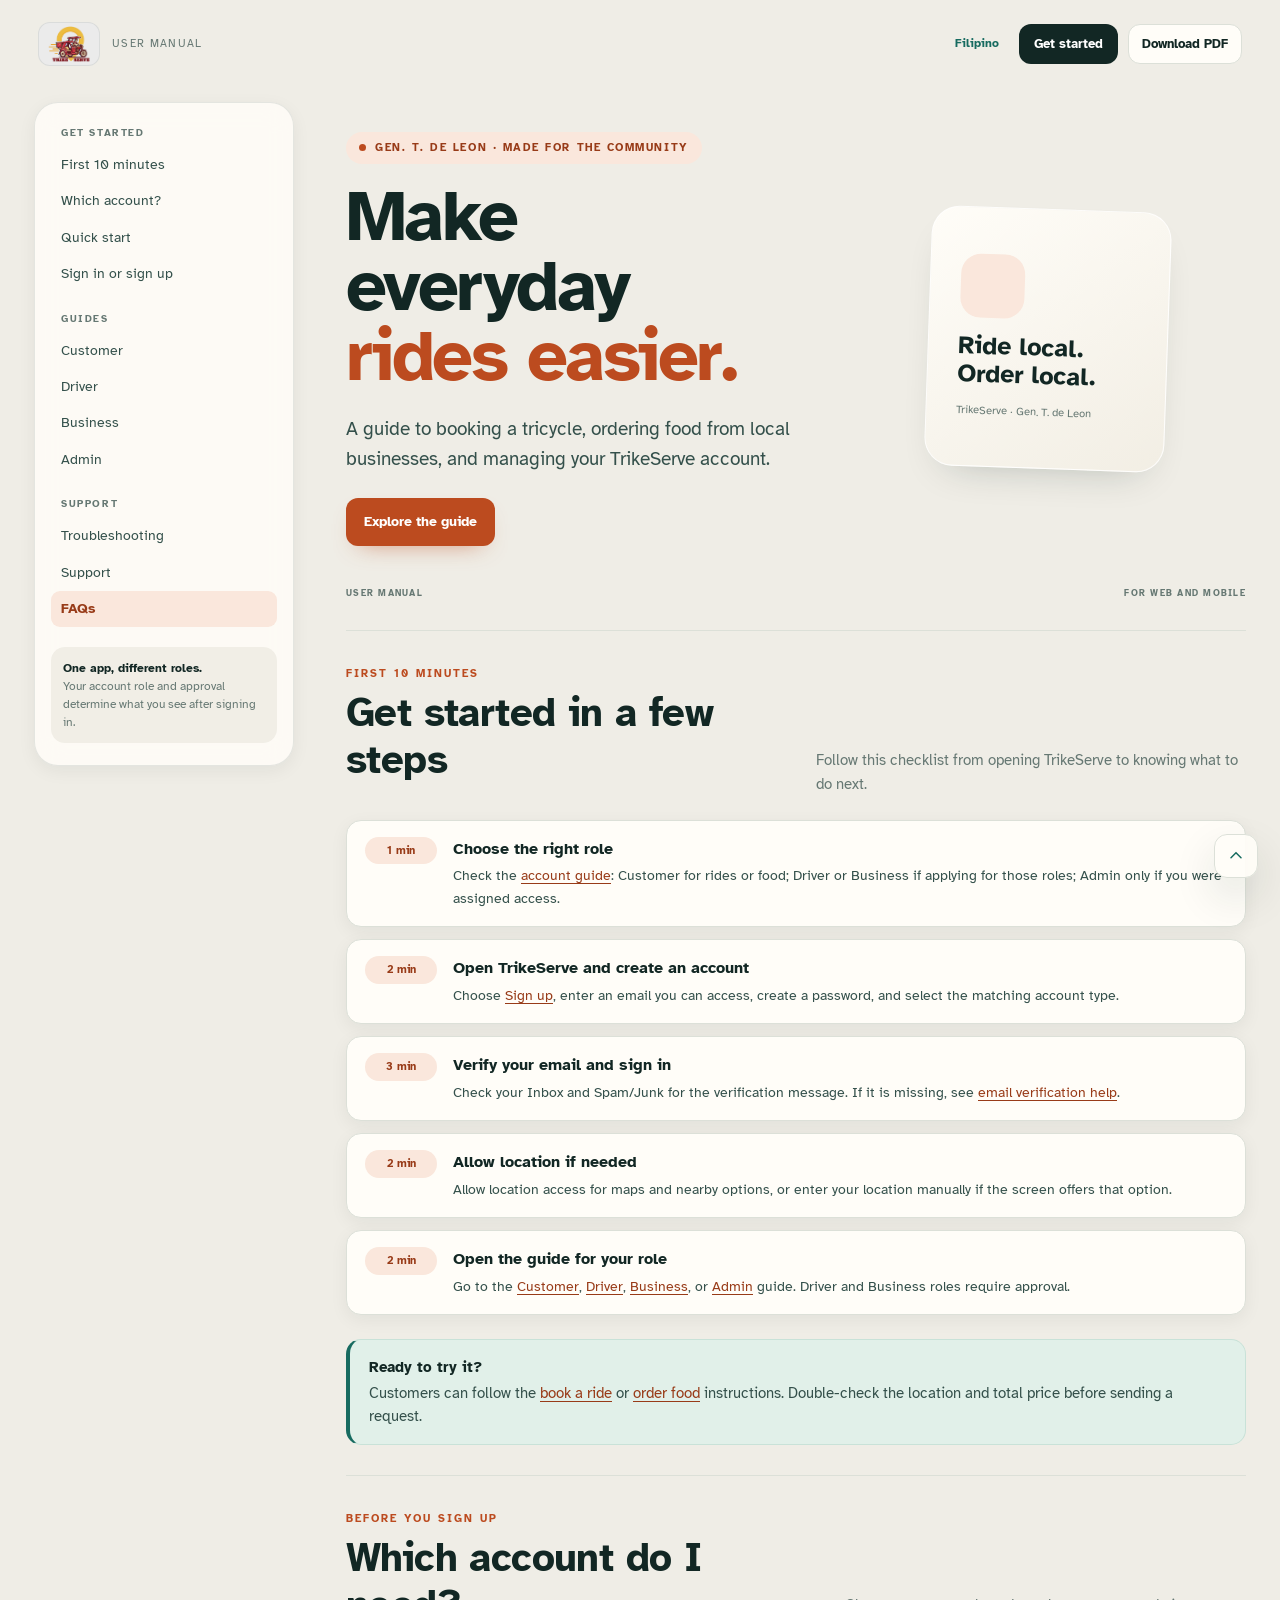
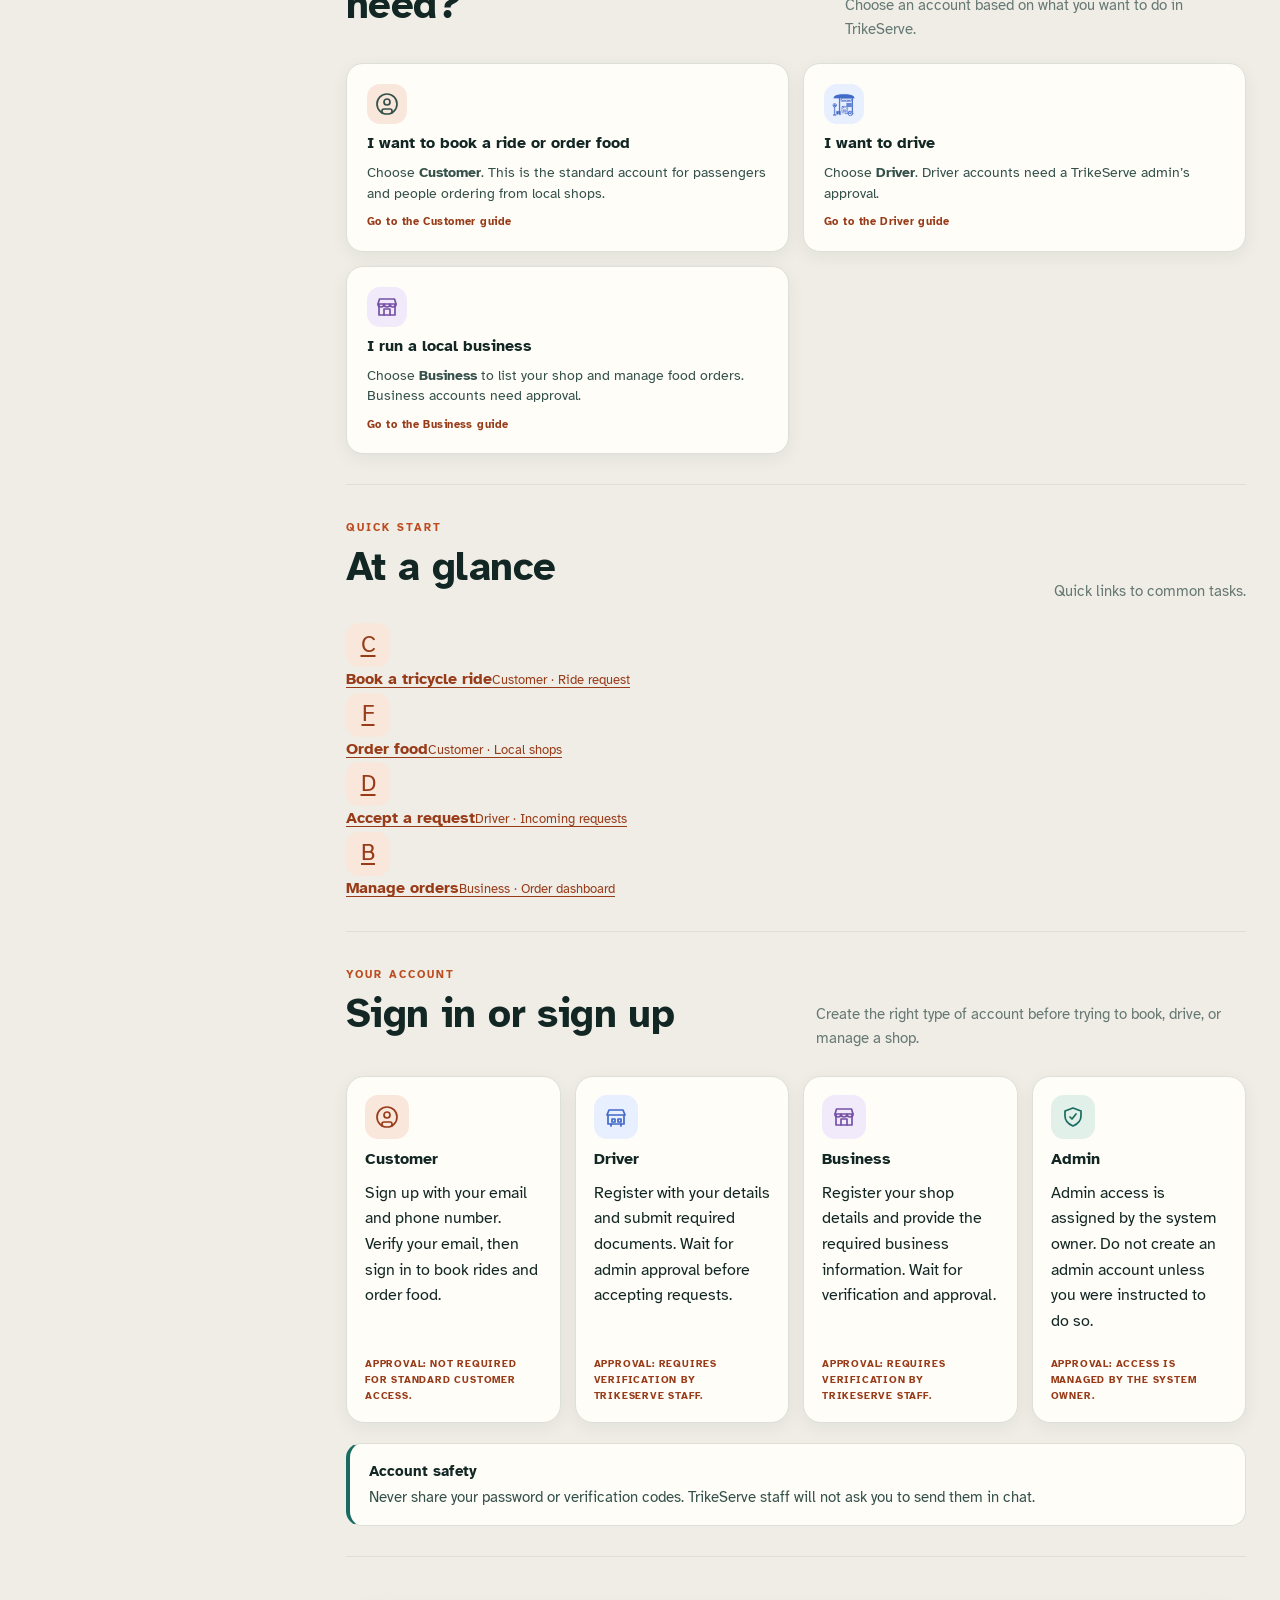
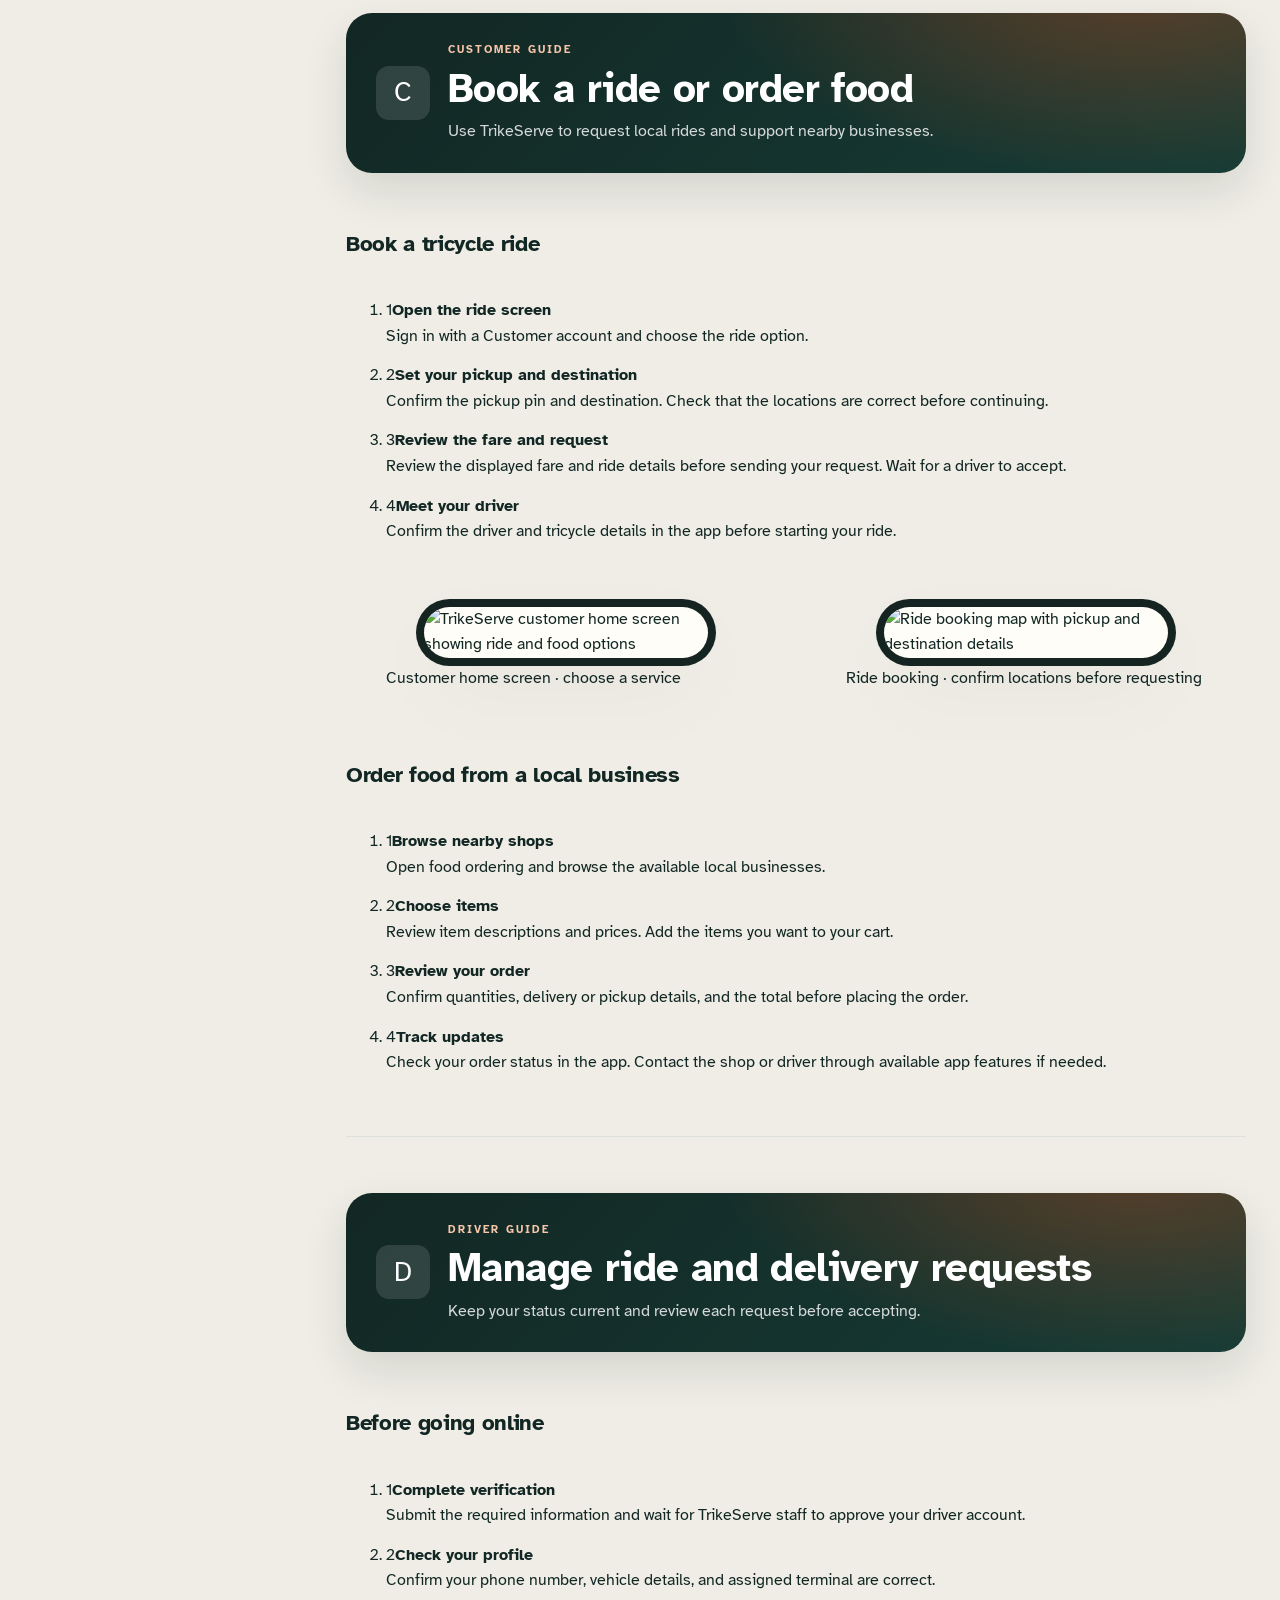
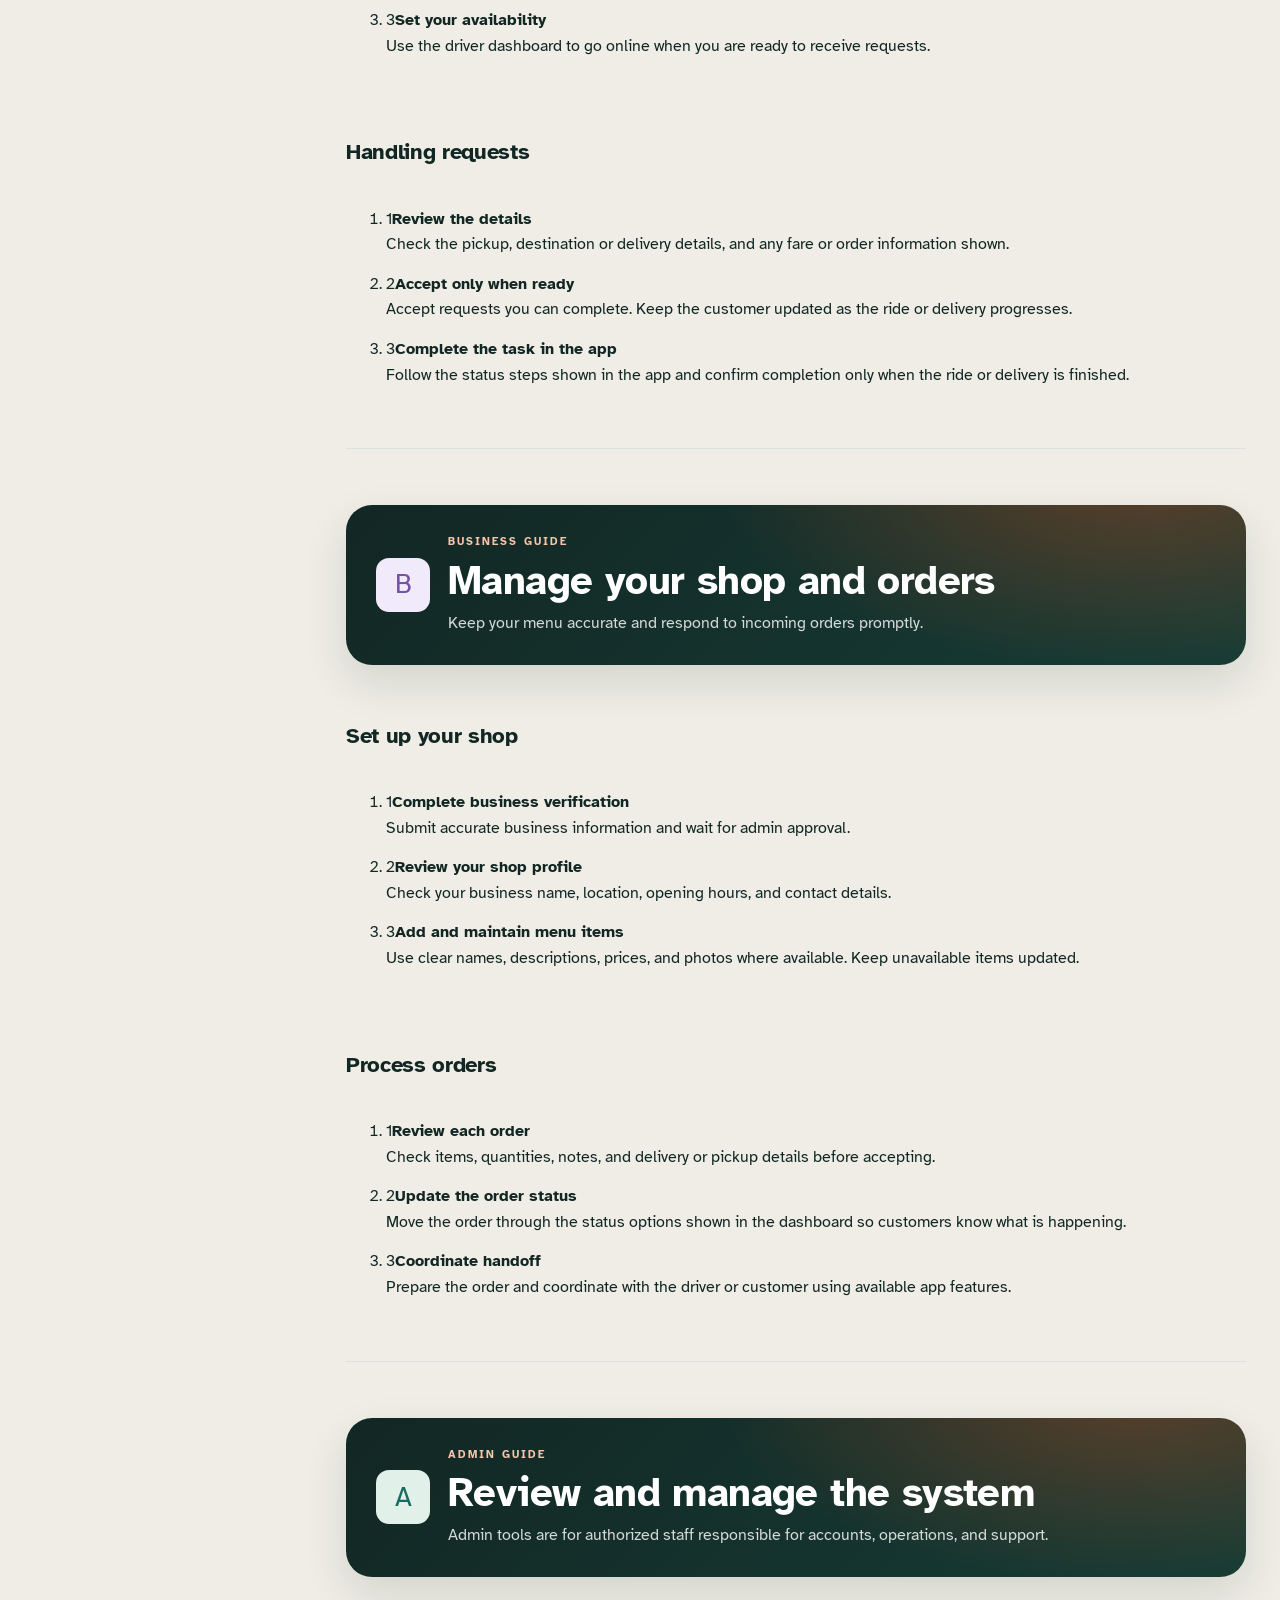
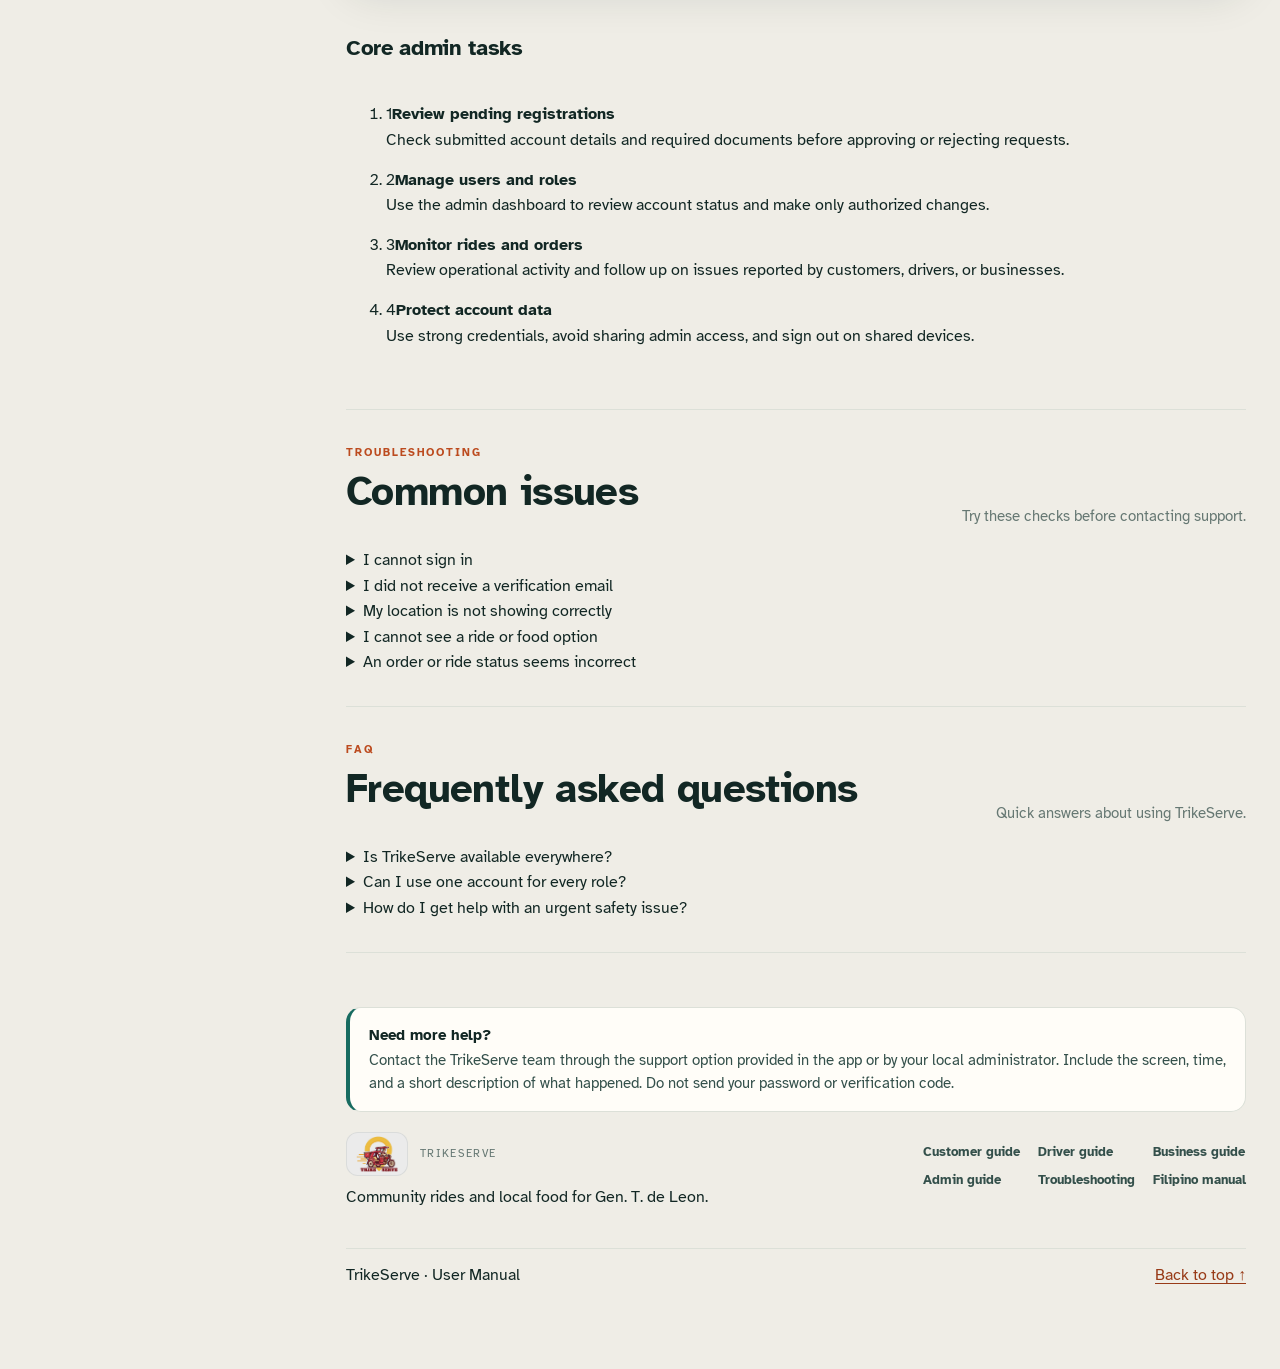
==== commit 34516cd5: "Remove route line from manual hero" ====
--- a/index.html
+++ b/index.html
@@ -3,245 +3,163 @@
 <head>
   <meta charset="utf-8">
   <meta name="viewport" content="width=device-width, initial-scale=1">
-  <meta name="description" content="A friendly, illustrated guide to using TrikeServe for rides, food orders, driving, business management, and platform administration.">
-  <title>TrikeServe · User Guide</title>
+  <meta name="description" content="A practical guide to using TrikeServe for rides, food orders, drivers, businesses, and administrators.">
+  <title>TrikeServe · User Manual</title>
   <link rel="stylesheet" href="assets/manual.css">
 </head>
 <body>
-  <a class="skip-link" href="#main-content">Skip to guide content</a>
+  <div class="reading-progress" role="progressbar" aria-label="Reading progress" aria-valuemin="0" aria-valuemax="100" aria-valuenow="0"><span></span></div>
+  <a class="skip-link" href="#main-content">Skip to content</a>
   <header class="topbar">
-    <a class="brand" href="#top"><img src="assets/trikeserve-logo.jpg" alt="TrikeServe"><span>USER GUIDE</span></a>
-    <div class="top-actions"><a class="language-link" href="fil/index.html">Filipino</a><a class="top-action" href="#first-ten-minutes">First 10 minutes <svg class="inline-icon" viewBox="0 0 24 24" aria-hidden="true" focusable="false"><path d="M7 17 17 7M7 7h10v10"/></svg></a><a class="pdf-action" href="trikeserve-user-manual.pdf" download>Download PDF</a></div>
+    <a class="brand" href="#top"><img src="assets/trikeserve-logo.jpg" alt="TrikeServe"><span>USER MANUAL</span></a>
+    <div class="top-actions"><a class="language-link" href="fil/">Filipino</a><a class="top-action" href="#first-ten-minutes">Get started</a><a class="pdf-action" href="trikeserve-user-manual.pdf" download>Download PDF</a></div>
   </header>
   <nav class="mobile-nav" aria-label="Quick navigation">
-    <a href="#first-ten-minutes">First 10 min</a><a href="#account-guide">Which account?</a><a href="#accounts">Accounts</a><a href="#sign-in">Sign in</a><a href="#customer">Customer</a><a href="#rider">Driver</a><a href="#business">Business</a><a href="#admin">Admin</a><a href="#troubleshooting">Help</a><a href="#support">Support</a>
+    <a href="#first-ten-minutes">First 10 minutes</a><a href="#account-guide">Which account?</a><a href="#sign-in">Sign up</a><a href="#customer">Customer</a><a href="#rider">Driver</a><a href="#business">Business</a><a href="#admin">Admin</a><a href="#troubleshooting">Help</a>
   </nav>
   <div class="shell" id="top">
-    <aside class="sidebar" aria-label="Manual contents">
-      <div class="nav-title">GETTING STARTED</div>
-      <a href="#first-ten-minutes"><span class="nav-dot"></span>First 10 minutes</a>
-      <a href="#quick-start"><span class="nav-dot"></span>Quick start</a>
-      <a href="#account-guide"><span class="nav-dot"></span>Which account?</a>
-      <a href="#accounts"><span class="nav-dot"></span>Choose your account</a>
-      <a href="#sign-in"><span class="nav-dot"></span>Sign in &amp; sign up</a>
-      <div class="nav-title">YOUR TRIKESERVE</div>
-      <a href="#customer"><span class="nav-dot"></span>Customer</a>
-      <a href="#rider"><span class="nav-dot"></span>Driver</a>
-      <a href="#business"><span class="nav-dot"></span>Business</a>
-      <a href="#admin"><span class="nav-dot"></span>Administrator</a>
-      <div class="nav-title">HELP</div>
-      <a href="#troubleshooting"><span class="nav-dot"></span>Troubleshooting</a>
-      <a href="#support"><span class="nav-dot"></span>Support &amp; guide date</a>
-      <a href="#safety"><span class="nav-dot"></span>Safety &amp; account tips</a>
-      <a href="#faq"><span class="nav-dot"></span>Common questions</a>
-      <div class="role-key"><b>One app, different tools.</b><br>What you see after signing in depends on your account role and approval status.</div>
+    <aside class="sidebar" aria-label="Manual sections">
+      <div class="nav-title">GET STARTED</div>
+      <a href="#first-ten-minutes">First 10 minutes</a><a href="#account-guide">Which account?</a><a href="#quick-start">Quick start</a><a href="#sign-in">Sign in or sign up</a>
+      <div class="nav-title">GUIDES</div>
+      <a href="#customer">Customer</a><a href="#rider">Driver</a><a href="#business">Business</a><a href="#admin">Admin</a>
+      <div class="nav-title">SUPPORT</div>
+      <a href="#troubleshooting">Troubleshooting</a><a href="#support">Support</a><a href="#faq">FAQs</a>
+      <div class="role-key"><b>One app, different roles.</b><br>Your account role and approval determine what you see after signing in.</div>
     </aside>
     <main id="main-content" tabindex="-1">
       <section class="hero">
-        <div class="hero-copy">
-          <div class="kicker">GEN. T. DE LEON · MADE FOR THE COMMUNITY</div>
-          <h1>Your everyday trips,<br><em>made a little easier.</em></h1>
-          <p class="sub">A friendly guide to booking local tricycle rides, ordering from neighborhood businesses, and managing your TrikeServe account.</p>
-          <a class="button" href="#quick-start">Explore the guide <svg class="inline-icon" viewBox="0 0 24 24" aria-hidden="true" focusable="false"><path d="M12 5v14m-7-7 7 7 7-7"/></svg></a>
+        <div class="hero-copy"><div class="kicker">GEN. T. DE LEON · MADE FOR THE COMMUNITY</div><h1>Make everyday<br><em>rides easier.</em></h1><p class="sub">A guide to booking a tricycle, ordering food from local businesses, and managing your TrikeServe account.</p><a class="button" href="#first-ten-minutes">Explore the guide</a></div>
+        <div class="hero-art" aria-hidden="true"><div class="hero-card"><span class="hero-vehicle"><img src="assets/tricycle-hero.png" alt="" aria-hidden="true"></span><strong>Ride local.<br>Order local.</strong><small>TrikeServe · Gen. T. de Leon</small></div></div>
+        <div class="hero-foot"><span>USER MANUAL</span><span>FOR WEB AND MOBILE</span></div>
+      </section>
+      <nav class="pdf-toc" aria-label="Table of contents" aria-hidden="true"><h2>Contents</h2><ol></ol></nav>
+      <section class="doc-section first-ten" id="first-ten-minutes"><div class="section-head"><div><span class="eyebrow">FIRST 10 MINUTES</span><h2>Get started in a few steps</h2></div><p>Follow this checklist from opening TrikeServe to knowing what to do next.</p></div>
+        <ol class="ten-minute-list">
+          <li><span class="minute">1 min</span><div><b>Choose the right role</b><p>Check the <a href="#account-guide">account guide</a>: Customer for rides or food; Driver or Business if applying for those roles; Admin only if you were assigned access.</p></div></li>
+          <li><span class="minute">2 min</span><div><b>Open TrikeServe and create an account</b><p>Choose <a href="#sign-in">Sign up</a>, enter an email you can access, create a password, and select the matching account type.</p></div></li>
+          <li><span class="minute">3 min</span><div><b>Verify your email and sign in</b><p>Check your Inbox and Spam/Junk for the verification message. If it is missing, see <a href="#troubleshooting">email verification help</a>.</p></div></li>
+          <li><span class="minute">2 min</span><div><b>Allow location if needed</b><p>Allow location access for maps and nearby options, or enter your location manually if the screen offers that option.</p></div></li>
+          <li><span class="minute">2 min</span><div><b>Open the guide for your role</b><p>Go to the <a href="#customer">Customer</a>, <a href="#rider">Driver</a>, <a href="#business">Business</a>, or <a href="#admin">Admin</a> guide. Driver and Business roles require approval.</p></div></li>
+        </ol><div class="callout note"><b>Ready to try it?</b><p>Customers can follow the <a href="#customer">book a ride</a> or <a href="#customer">order food</a> instructions. Double-check the location and total price before sending a request.</p></div>
+      </section>
+      <section class="doc-section decision-guide" id="account-guide"><div class="section-head"><div><span class="eyebrow">BEFORE YOU SIGN UP</span><h2>Which account do I need?</h2></div><p>Choose an account based on what you want to do in TrikeServe.</p></div><div class="decision-grid">
+        <a class="decision-card" href="#customer"><span class="role-icon" aria-hidden="true"><svg viewBox="0 0 24 24" fill="none" stroke="currentColor" stroke-width="2" stroke-linecap="round" stroke-linejoin="round" aria-hidden="true" focusable="false"><circle cx="12" cy="12" r="10"/><circle cx="12" cy="10" r="3"/><path d="M7 20.662V19a2 2 0 0 1 2-2h6a2 2 0 0 1 2 2v1.662"/></svg></span><b>I want to book a ride or order food</b><span>Choose <strong>Customer</strong>. This is the standard account for passengers and people ordering from local shops.</span><small>Go to the Customer guide</small></a>
+        <a class="decision-card" href="#rider"><span class="role-icon rider-icon" aria-hidden="true"><svg viewBox="0 0 320 320" fill="currentColor" aria-hidden="true" focusable="false"><!--
+  The TrikeServe terminal icon, traced from the supplied artwork and kept as the
+  one copy of it (TerminalIcon.tsx reads this file raw and substitutes the
+  terminal's colour into it).
+
+  The background is deliberately absent. The source image was a rounded white
+  tile, and that tile is exactly what has to go: painted onto a pale map or a
+  light card it reads as a box *around* the terminal rather than the terminal
+  itself, and the drop-off checks draw this icon on top of roads.
+
+  Every stroke and fill is `currentColor` — the token TerminalIcon.tsx replaces
+  with the terminal's own hex — except the sign board, the cabin and the window
+  interiors, which stay white so the icon keeps its internal contrast whatever
+  hue an admin picks. A single-colour icon is unreadable on a pale yellow
+  terminal.
+
+  Coordinates are absolute in a 320x320 box so this can be dropped straight into
+  either an <svg> element or a Google Maps data URI.
+-->
+<g>
+  <!-- canopy: flat underside, domed top -->
+  <path d="M 20 84 L 32 56 C 58 37 100 29 160 29 C 220 29 262 37 288 56 L 300 84 Z" fill="currentColor"/>
+  <!-- posts -->
+  <rect x="95" y="80" width="13" height="224" fill="currentColor"/>
+  <rect x="265" y="80" width="13" height="224" fill="currentColor"/>
+
+  <!-- hanging sign board; textLength forces it to fit whatever font resolves -->
+  <rect x="122" y="92" width="138" height="32" rx="6" fill="#FFFFFF" stroke="currentColor" stroke-width="9"/>
+  <text x="191" y="114" font-family="Arial, Helvetica, sans-serif" font-size="17"
+        font-weight="700" fill="currentColor" text-anchor="middle"
+        textLength="116" lengthAdjust="spacingAndGlyphs">TRICYCLE TERMINAL</text>
+
+  <!-- stop sign on its post, with a tiny tricycle pictogram inside -->
+  <circle cx="36" cy="176" r="23" fill="#FFFFFF" stroke="currentColor" stroke-width="9"/>
+  <rect x="30" y="163" width="13" height="9" rx="4.5" fill="currentColor"/>
+  <rect x="22" y="172" width="28" height="15" rx="4" fill="currentColor"/>
+  <circle cx="27" cy="190" r="5" fill="currentColor"/>
+  <circle cx="45" cy="190" r="5" fill="currentColor"/>
+  <rect x="31" y="199" width="10" height="103" fill="currentColor"/>
+  <rect x="14" y="300" width="44" height="12" rx="6" fill="currentColor"/>
+
+  <!-- bench -->
+  <rect x="58" y="256" width="56" height="9" rx="4.5" fill="currentColor"/>
+  <rect x="59" y="268" width="25" height="24" rx="4" fill="currentColor"/>
+  <rect x="88" y="268" width="25" height="24" rx="4" fill="currentColor"/>
+  <rect x="64" y="292" width="8" height="12" fill="currentColor"/>
+  <rect x="112" y="292" width="8" height="12" fill="currentColor"/>
+
+  <!-- tricycle: canopy bars, cabin, window, seat lines, rear wheel, handlebar -->
+  <rect x="190" y="150" width="76" height="20" rx="10" fill="currentColor"/>
+  <rect x="190" y="178" width="76" height="20" rx="10" fill="currentColor"/>
+  <rect x="132" y="192" width="76" height="86" rx="10" fill="#FFFFFF" stroke="currentColor" stroke-width="8"/>
+  <rect x="145" y="205" width="50" height="26" rx="4" fill="#FFFFFF" stroke="currentColor" stroke-width="7"/>
+  <path d="M 147 247 L 192 247 M 147 260 L 192 260" stroke="currentColor" stroke-width="8" stroke-linecap="round"/>
+  <circle cx="244" cy="286" r="30" fill="#FFFFFF" stroke="currentColor" stroke-width="11"/>
+  <circle cx="244" cy="286" r="8" fill="currentColor"/>
+  <path d="M 177 288 L 222 288 L 227 266 M 222 288 L 240 286 M 227 266 L 251 266 L 259 284"
+        fill="none" stroke="currentColor" stroke-width="8" stroke-linecap="round" stroke-linejoin="round"/>
+  <circle cx="263" cy="287" r="15" fill="#FFFFFF" stroke="currentColor" stroke-width="8"/>
+  <circle cx="263" cy="287" r="4" fill="currentColor"/>
+</g>
+</svg></span><b>I want to drive</b><span>Choose <strong>Driver</strong>. Driver accounts need a TrikeServe admin’s approval.</span><small>Go to the Driver guide</small></a>
+        <a class="decision-card" href="#business"><span class="role-icon business-icon" aria-hidden="true"><svg viewBox="0 0 24 24" fill="none" stroke="currentColor" stroke-width="2" stroke-linecap="round" stroke-linejoin="round" aria-hidden="true" focusable="false"><path d="m3 9 1.5-5h15L21 9"/><path d="M4 9h16v11H4z"/><path d="M9 20v-6h6v6"/><path d="M3 9a3 3 0 0 0 6 0 3 3 0 0 0 6 0 3 3 0 0 0 6 0"/></svg></span><b>I run a local business</b><span>Choose <strong>Business</strong> to list your shop and manage food orders. Business accounts need approval.</span><small>Go to the Business guide</small></a>
+      </div></section>
+      <section class="doc-section" id="quick-start"><div class="section-head"><div><span class="eyebrow">QUICK START</span><h2>At a glance</h2></div><p>Quick links to common tasks.</p></div><div class="quick-grid">
+        <a class="quick-card" href="#customer"><span class="role-icon" aria-hidden="true">C</span><b>Book a tricycle ride</b><small>Customer · Ride request</small></a><a class="quick-card" href="#customer"><span class="role-icon" aria-hidden="true">F</span><b>Order food</b><small>Customer · Local shops</small></a><a class="quick-card" href="#rider"><span class="role-icon rider-icon" aria-hidden="true">D</span><b>Accept a request</b><small>Driver · Incoming requests</small></a><a class="quick-card" href="#business"><span class="role-icon business-icon" aria-hidden="true">B</span><b>Manage orders</b><small>Business · Order dashboard</small></a>
+      </div></section>
+      <section class="doc-section" id="sign-in"><div class="section-head"><div><span class="eyebrow">YOUR ACCOUNT</span><h2>Sign in or sign up</h2></div><p>Create the right type of account before trying to book, drive, or manage a shop.</p></div>
+        <div class="role-grid"><article class="role-card"><span class="role-icon" aria-hidden="true"><svg viewBox="0 0 24 24"><circle cx="12" cy="12" r="10"/><circle cx="12" cy="10" r="3"/><path d="M7 20.662V19a2 2 0 0 1 2-2h6a2 2 0 0 1 2 2v1.662"/></svg></span><b>Customer</b><p>Sign up with your email and phone number. Verify your email, then sign in to book rides and order food.</p><small>Approval: not required for standard customer access.</small></article>
+          <article class="role-card rider" id="rider"><span class="role-icon rider-icon" aria-hidden="true"><svg viewBox="0 0 24 24"><path d="M3 10 5 5h14l2 5"/><path d="M4 10h16v9H4z"/><path d="M7 19v2m10-2v2M8 14h3v3H8zM14 14h3v3h-3z"/></svg></span><b>Driver</b><p>Register with your details and submit required documents. Wait for admin approval before accepting requests.</p><small>Approval: requires verification by TrikeServe staff.</small></article>
+          <article class="role-card business" id="business"><span class="role-icon business-icon" aria-hidden="true"><svg viewBox="0 0 24 24"><path d="m3 9 1.5-5h15L21 9"/><path d="M4 9h16v11H4z"/><path d="M9 20v-6h6v6"/><path d="M3 9a3 3 0 0 0 6 0 3 3 0 0 0 6 0 3 3 0 0 0 6 0"/></svg></span><b>Business</b><p>Register your shop details and provide the required business information. Wait for verification and approval.</p><small>Approval: requires verification by TrikeServe staff.</small></article>
+          <article class="role-card admin" id="admin"><span class="role-icon admin-icon" aria-hidden="true"><svg viewBox="0 0 24 24"><path d="M12 3 20 6v5c0 5-3.4 8.1-8 10-4.6-1.9-8-5-8-10V6z"/><path d="m9 12 2 2 4-5"/></svg></span><b>Admin</b><p>Admin access is assigned by the system owner. Do not create an admin account unless you were instructed to do so.</p><small>Approval: access is managed by the system owner.</small></article>
         </div>
-        <div class="hero-art" aria-hidden="true"><svg class="hero-route" viewBox="0 0 360 300" focusable="false"><path class="route-road" d="M42 242c46-87 67-27 112-102S229 51 318 69"/><path class="route-line" d="M42 242c46-87 67-27 112-102S229 51 318 69"/><circle class="route-stop" cx="42" cy="242" r="10"/><circle class="route-stop" cx="318" cy="69" r="10"/><circle class="route-center" cx="42" cy="242" r="3"/><circle class="route-center" cx="318" cy="69" r="3"/></svg><div class="hero-card"><span class="hero-vehicle"><svg viewBox="0 0 24 24" focusable="false"><circle cx="6.5" cy="17" r="4"/><circle cx="18" cy="17" r="3"/><path d="M2.5 17v-7a2 2 0 0 1 2-2h11a2 2 0 0 1 2 2v3.5M11.5 8v5.5M11.5 13.5h6"/></svg></span><strong>Ride local.<br>Order local.</strong><small>TrikeServe · Gen. T. de Leon</small></div></div>
-        <div class="hero-foot"><span>ILLUSTRATED USER MANUAL</span><span>WEB &amp; MOBILE FRIENDLY</span></div>
+        <div class="callout warn"><b>Account safety</b><p>Never share your password or verification codes. TrikeServe staff will not ask you to send them in chat.</p></div>
       </section>
-
-      <nav class="pdf-toc" aria-label="Contents" aria-hidden="true"><h2>In this guide</h2><ol></ol></nav>
-
-      <section class="doc-section first-ten" id="first-ten-minutes">
-        <div class="section-head"><div><span class="eyebrow">YOUR FIRST 10 MINUTES</span><h2>Get started, step by step</h2></div><p>Use this short checklist to get from opening TrikeServe to finding your next action.</p></div>
-        <ol class="ten-minute-list">
-          <li><span class="minute">1 min</span><div><b>Choose your role</b><p>Use the <a href="#account-guide">account guide</a>: Customer for rides or food; Driver or Business if applying for those roles; Administrator only if access was assigned.</p></div></li>
-          <li><span class="minute">2 min</span><div><b>Open TrikeServe and create an account</b><p>Select <a href="#sign-in">Sign up</a>, enter an email you can access, create your password, and choose the matching account type.</p></div></li>
-          <li><span class="minute">3 min</span><div><b>Verify your email and sign in</b><p>Check Inbox and Spam/Junk for the verification message, then sign in. If it does not arrive, see <a href="#troubleshooting">email verification help</a>.</p></div></li>
-          <li><span class="minute">2 min</span><div><b>Allow location when needed</b><p>Allow location access for map and nearby features, or enter a location manually when the screen offers that option.</p></div></li>
-          <li><span class="minute">2 min</span><div><b>Open your role’s guide and confirm your next step</b><p>Go to the <a href="#customer">Customer</a>, <a href="#rider">Driver</a>, <a href="#business">Business</a>, or <a href="#admin">Administrator</a> section. Driver and Business tools require approval.</p></div></li>
-        </ol>
-        <div class="callout note"><b>Ready to try a service?</b><p>Customers can follow the <a href="#customer">ride booking</a> or <a href="#customer">food ordering</a> walkthrough. Before submitting, double-check pickup/delivery details and totals.</p></div>
+      <section class="doc-section" id="customer"><div class="role-banner"><span class="role-icon" aria-hidden="true">C</span><div><span class="eyebrow">CUSTOMER GUIDE</span><h2>Book a ride or order food</h2><p>Use TrikeServe to request local rides and support nearby businesses.</p></div></div>
+        <div class="steps"><h3>Book a tricycle ride</h3><ol><li><span>1</span><b>Open the ride screen</b><p>Sign in with a Customer account and choose the ride option.</p></li><li><span>2</span><b>Set your pickup and destination</b><p>Confirm the pickup pin and destination. Check that the locations are correct before continuing.</p></li><li><span>3</span><b>Review the fare and request</b><p>Review the displayed fare and ride details before sending your request. Wait for a driver to accept.</p></li><li><span>4</span><b>Meet your driver</b><p>Confirm the driver and tricycle details in the app before starting your ride.</p></li></ol></div>
+        <div class="figure-grid"><figure class="figure"><div class="phone-frame"><img src="assets/customer-home.png" alt="TrikeServe customer home screen showing ride and food options"></div><figcaption>Customer home screen · choose a service</figcaption></figure><figure class="figure"><div class="phone-frame"><img src="assets/booking-map.png" alt="Ride booking map with pickup and destination details"></div><figcaption>Ride booking · confirm locations before requesting</figcaption></figure></div>
+        <div class="steps"><h3>Order food from a local business</h3><ol><li><span>1</span><b>Browse nearby shops</b><p>Open food ordering and browse the available local businesses.</p></li><li><span>2</span><b>Choose items</b><p>Review item descriptions and prices. Add the items you want to your cart.</p></li><li><span>3</span><b>Review your order</b><p>Confirm quantities, delivery or pickup details, and the total before placing the order.</p></li><li><span>4</span><b>Track updates</b><p>Check your order status in the app. Contact the shop or driver through available app features if needed.</p></li></ol></div>
       </section>
-
-      <section class="doc-section decision-guide" id="account-guide">
-        <div class="section-head"><div><span class="eyebrow">BEFORE YOU SIGN UP</span><h2>Which account do I need?</h2></div><p>Choose the option that matches what you want to do in TrikeServe.</p></div>
-        <div class="decision-grid">
-          <a class="decision-card" href="#customer"><b>I want to book rides or order food</b><span>Choose <strong>Customer</strong>. This is the standard account for passengers and people ordering from local shops.</span><small>Go to customer guide <svg class="inline-icon" viewBox="0 0 24 24" aria-hidden="true" focusable="false"><path d="M5 12h14m-7-7 7 7-7 7"/></svg></small></a>
-          <a class="decision-card" href="#rider"><b>I drive a tricycle and want ride requests</b><span>Apply as a <strong>Driver</strong>. An administrator must approve your account before driver tools are available.</span><small>Go to driver guide <svg class="inline-icon" viewBox="0 0 24 24" aria-hidden="true" focusable="false"><path d="M5 12h14m-7-7 7 7-7 7"/></svg></small></a>
-          <a class="decision-card" href="#business"><b>I run a shop and want to receive orders</b><span>Apply as a <strong>Business</strong>. Your shop account needs administrator approval before its workspace opens.</span><small>Go to business guide <svg class="inline-icon" viewBox="0 0 24 24" aria-hidden="true" focusable="false"><path d="M5 12h14m-7-7 7 7-7 7"/></svg></small></a>
-          <a class="decision-card" href="#admin"><b>I am assigned to manage TrikeServe</b><span><strong>Administrator</strong> access is assigned by the platform. It is not a general sign-up choice.</span><small>Go to administrator guide <svg class="inline-icon" viewBox="0 0 24 24" aria-hidden="true" focusable="false"><path d="M5 12h14m-7-7 7 7-7 7"/></svg></small></a>
-        </div>
-        <p class="decision-note">Not sure? Start with a Customer account. Don’t choose Driver, Business, or Administrator unless that describes your role and you have followed the required approval or assignment process.</p>
-        <p class="related-links"><strong>After choosing:</strong> <a href="#sign-in">Sign up or sign in</a> · <a href="#accounts">Compare account permissions</a></p>
+      <section class="doc-section" id="rider-guide"><div class="role-banner rider"><span class="role-icon rider-icon" aria-hidden="true">D</span><div><span class="eyebrow">DRIVER GUIDE</span><h2>Manage ride and delivery requests</h2><p>Keep your status current and review each request before accepting.</p></div></div>
+        <div class="steps"><h3>Before going online</h3><ol><li><span>1</span><b>Complete verification</b><p>Submit the required information and wait for TrikeServe staff to approve your driver account.</p></li><li><span>2</span><b>Check your profile</b><p>Confirm your phone number, vehicle details, and assigned terminal are correct.</p></li><li><span>3</span><b>Set your availability</b><p>Use the driver dashboard to go online when you are ready to receive requests.</p></li></ol><h3>Handling requests</h3><ol><li><span>1</span><b>Review the details</b><p>Check the pickup, destination or delivery details, and any fare or order information shown.</p></li><li><span>2</span><b>Accept only when ready</b><p>Accept requests you can complete. Keep the customer updated as the ride or delivery progresses.</p></li><li><span>3</span><b>Complete the task in the app</b><p>Follow the status steps shown in the app and confirm completion only when the ride or delivery is finished.</p></li></ol></div>
       </section>
-
-      <section class="doc-section" id="quick-start">
-        <div class="section-head"><div><span class="eyebrow">01 · FIRST STEPS</span><h2>Start with the basics</h2></div><p>TrikeServe brings local rides and food delivery together. Use the account that matches how you participate.</p></div>
-        <div class="role-grid">
-          <a class="role-card customer" href="#customer"><span class="role-icon" aria-hidden="true"><svg viewBox="0 0 24 24" focusable="false"><circle cx="12" cy="8" r="4"/><path d="M4 21a8 8 0 0 1 16 0"/></svg></span><b>Customer</b><span>Book a ride or order food.</span><small>Everyone can start here</small></a>
-          <a class="role-card rider" href="#rider"><span class="role-icon rider-icon" aria-hidden="true"><svg viewBox="0 0 24 24" focusable="false"><path d="M2.5 17v-7a2 2 0 0 1 2-2h11a2 2 0 0 1 2 2v3.5M11.5 8v5.5M11.5 13.5h6"/><circle cx="6.5" cy="17" r="4"/><circle cx="18" cy="17" r="3"/></svg></span><b>Driver</b><span>Manage availability and ride requests.</span><small>Approval required</small></a>
-          <a class="role-card business" href="#business"><span class="role-icon business-icon" aria-hidden="true"><svg viewBox="0 0 24 24" focusable="false"><path d="M3 10 4.5 4h15L21 10v2a2 2 0 0 1-2 2 2 2 0 0 1-2-2 2 2 0 0 1-4 0 2 2 0 0 1-4 0 2 2 0 0 1-4 0 2 2 0 0 1-2-2zM5 14v7h14v-7M9 21v-5h6v5"/></svg></span><b>Business</b><span>Manage your shop and customer orders.</span><small>Approval required</small></a>
-          <a class="role-card admin" href="#admin"><span class="role-icon admin-icon" aria-hidden="true"><svg viewBox="0 0 24 24" focusable="false"><path d="M12 22s8-4 8-11V5l-8-3-8 3v6c0 7 8 11 8 11Z"/></svg></span><b>Administrator</b><span>Oversee users and platform operations.</span><small>Assigned access</small></a>
-        </div>
-        <div class="callout"><b>Good to know</b><p>Driver and business accounts need administrator approval before their dedicated workspaces become available. While approval is pending, sign-in takes you to the customer experience.</p></div>
-        <h3>Quick-start checklist</h3>
-        <ul class="task-checklist"><li>Choose the role that matches what you will do.</li><li>Have access to the email address you register with.</li><li>Allow location access when booking trips or using nearby/map features.</li><li>Confirm your role-specific home screen after signing in.</li></ul>
-        <ol class="steps">
-          <li><b>Open TrikeServe</b><span>Use the web app on your phone or computer. Allow location access when you want nearby options or location-based ride features.</span></li>
-          <li><b>Sign in or create an account</b><span>Use your email and password. Choose the appropriate account role during sign-up.</span></li>
-          <li><b>Go to your home screen</b><span>After sign-in, TrikeServe opens the workspace for your active role. Follow the matching guide below.</span></li>
-        </ol>
+      <section class="doc-section" id="business-guide"><div class="role-banner business"><span class="role-icon business-icon" aria-hidden="true">B</span><div><span class="eyebrow">BUSINESS GUIDE</span><h2>Manage your shop and orders</h2><p>Keep your menu accurate and respond to incoming orders promptly.</p></div></div>
+        <div class="steps"><h3>Set up your shop</h3><ol><li><span>1</span><b>Complete business verification</b><p>Submit accurate business information and wait for admin approval.</p></li><li><span>2</span><b>Review your shop profile</b><p>Check your business name, location, opening hours, and contact details.</p></li><li><span>3</span><b>Add and maintain menu items</b><p>Use clear names, descriptions, prices, and photos where available. Keep unavailable items updated.</p></li></ol><h3>Process orders</h3><ol><li><span>1</span><b>Review each order</b><p>Check items, quantities, notes, and delivery or pickup details before accepting.</p></li><li><span>2</span><b>Update the order status</b><p>Move the order through the status options shown in the dashboard so customers know what is happening.</p></li><li><span>3</span><b>Coordinate handoff</b><p>Prepare the order and coordinate with the driver or customer using available app features.</p></li></ol></div>
       </section>
-
-      <section class="doc-section" id="accounts">
-        <div class="section-head"><div><span class="eyebrow">02 · ACCOUNTS &amp; ACCESS</span><h2>Choose the right account</h2></div><p>Your role controls the tools available to you. Use your own account; don’t share sign-in details.</p></div>
-        <div class="table-wrap"><table><thead><tr><th>Account</th><th>Best for</th><th>Access notes</th></tr></thead><tbody>
-          <tr><td><b>Customer</b></td><td>Booking rides, browsing restaurants, ordering food, checking activity and messages.</td><td>Standard account; sign up and verify your email if prompted.</td></tr>
-          <tr><td><b>Driver</b></td><td>Setting availability, viewing requests, completing rides and reviewing earnings.</td><td>Requires administrator approval; until approved, the customer workspace is shown.</td></tr>
-          <tr><td><b>Business</b></td><td>Managing a restaurant profile, menu, incoming orders and order progress.</td><td>Requires administrator approval; pending accounts can use the customer workspace while waiting.</td></tr>
-          <tr><td><b>Administrator</b></td><td>Managing platform users, approvals, TODA terminals, fares and settings.</td><td>Access is assigned. Some administrators are scoped to a terminal or assigned responsibilities.</td></tr>
-        </tbody></table></div>
-        <div class="callout note"><b>Approval is not the same as sign-up.</b><p>Submitting a driver or business application does not immediately unlock its dedicated dashboard. Contact your platform administrator if your application is pending.</p></div>
+      <section class="doc-section" id="admin-guide"><div class="role-banner admin"><span class="role-icon admin-icon" aria-hidden="true">A</span><div><span class="eyebrow">ADMIN GUIDE</span><h2>Review and manage the system</h2><p>Admin tools are for authorized staff responsible for accounts, operations, and support.</p></div></div>
+        <div class="steps"><h3>Core admin tasks</h3><ol><li><span>1</span><b>Review pending registrations</b><p>Check submitted account details and required documents before approving or rejecting requests.</p></li><li><span>2</span><b>Manage users and roles</b><p>Use the admin dashboard to review account status and make only authorized changes.</p></li><li><span>3</span><b>Monitor rides and orders</b><p>Review operational activity and follow up on issues reported by customers, drivers, or businesses.</p></li><li><span>4</span><b>Protect account data</b><p>Use strong credentials, avoid sharing admin access, and sign out on shared devices.</p></li></ol></div>
       </section>
-
-      <section class="doc-section" id="sign-in">
-        <div class="section-head"><div><span class="eyebrow">03 · ACCESS YOUR ACCOUNT</span><h2>Sign in or join</h2></div><p>Keep your email current so you can receive verification and account messages.</p></div>
-        <div class="figure-grid">
-          <figure class="shot"><div class="browser-frame"><img src="assets/screenshots/01-sign-in.png" alt="TrikeServe sign-in page"></div><figcaption><b>Sign in</b>Enter your email and password in the sign-in fields, then select <strong>Sign In</strong>. Use <strong>Forgot Password?</strong> if you need to reset your password.</figcaption></figure>
-          <figure class="shot"><div class="browser-frame"><img src="assets/screenshots/02-sign-up.png" alt="TrikeServe account creation page"></div><figcaption><b>Create an account</b>Choose your role in the account-type selector, complete the required fields, then select the sign-up button. Driver and Business applications need approval.</figcaption></figure>
-        </div>
-        <ol class="steps"><li><b>Enter your email and password</b><span>Check for typing errors and use the password associated with this account.</span></li><li><b>Verify your email if asked</b><span>Look for the verification message in your inbox and spam folder. The sign-in screen may offer a resend option.</span></li><li><b>Need a reset?</b><span>Select <strong>Forgot Password?</strong> and follow the instructions sent to your email.</span></li></ol>
-        <p class="related-links"><strong>Next:</strong> <a href="#account-guide">Choose the right account</a> · <a href="#troubleshooting">Trouble verifying? Get help</a></p>
-        <div class="callout warning"><b>Keep test tools private</b><p>Developer/test account shortcuts may be available only in a development build. Never treat a test account as your personal account, and never share passwords or access codes.</p></div>
-      </section>
-
-      <section class="doc-section" id="customer">
-        <div class="role-banner customer-banner"><span class="role-icon" aria-hidden="true"><svg viewBox="0 0 24 24" focusable="false"><circle cx="12" cy="8" r="4"/><path d="M4 21a8 8 0 0 1 16 0"/></svg></span><div><span class="eyebrow">FOR PASSENGERS &amp; FOOD LOVERS</span><h2>Customer guide</h2><p>Arrange a local trip, discover nearby food, and keep track of what you’ve requested.</p></div></div>
-        <h3>Your home screen</h3><p>Start from the customer home page. Choose the ride or food service you need, and use the navigation to return to your home, activity, messages, or account area.</p>
-        <figure class="shot"><div class="phone-frame"><img src="assets/screenshots/03-customer-home.png" alt="Customer home page with ride and food services"></div><figcaption><b>Customer home</b>Tap the ride or food service card to begin. If prompted, confirm the pickup or delivery location before continuing.</figcaption></figure>
-        <div class="card-grid">
-          <article class="card"><span class="card-num">01</span><h3>Book a ride</h3><ol><li>Open the ride booking option.</li><li>Choose your pickup and destination.</li><li>Review the available ride details and fare shown.</li><li>Confirm your request and follow its status in Activity.</li></ol><p class="hint">Use the location pin carefully. Confirm pickup and drop-off details before submitting.</p></article>
-          <article class="card"><span class="card-num">02</span><h3>Order food</h3><ol><li>Open the food section and choose a restaurant.</li><li>Browse its menu and select an item.</li><li>Choose any available options and add it to your cart.</li><li>Review the cart, delivery details and total, then place the order.</li></ol><p class="hint">Restaurant availability, menu choices and order progress are shown in the app.</p></article>
-          <article class="card"><span class="card-num">03</span><h3>Track activity</h3><p>Use Activity to review your ride and food requests and check their current status. Open a relevant item for more details when available.</p></article>
-          <article class="card"><span class="card-num">04</span><h3>Messages &amp; account</h3><p>Use Messages to view conversations available to your account. Visit Account to review or manage your profile information, then sign out when you finish on a shared device.</p></article>
-        </div>
-        <h3>Food ordering, step by step</h3><div class="figure-grid">
-          <figure class="shot"><div class="phone-frame"><img src="assets/screenshots/06-customer-restaurant.png" alt="Restaurant page and menu"></div><figcaption><b>Pick a restaurant</b>Tap a restaurant card to open its menu and shop details.</figcaption></figure>
-          <figure class="shot"><div class="phone-frame"><img src="assets/screenshots/07-customer-item-options.png" alt="Food item options"></div><figcaption><b>Choose item options</b>Select the available item options shown, then tap <strong>Add to Cart</strong> to continue.</figcaption></figure>
-          <figure class="shot"><div class="phone-frame"><img src="assets/screenshots/08-customer-cart.png" alt="Customer cart"></div><figcaption><b>Review your cart</b>Check item quantities, delivery details and total, then use the checkout/place-order button shown.</figcaption></figure>
-          <figure class="shot"><div class="phone-frame"><img src="assets/screenshots/09-customer-activity.png" alt="Customer activity page"></div><figcaption><b>Follow your activity</b>Open <strong>Activity</strong>, then select the ride or order card to review its status.</figcaption></figure>
-        </div>
-        <h3>Ride booking</h3><div class="figure-grid"><figure class="shot"><div class="phone-frame"><img src="assets/screenshots/04-customer-booking.png" alt="Ride booking screen"></div><figcaption><b>Set up your trip</b>Enter pickup and destination in their location fields, review the fare/details, then tap the ride request button.</figcaption></figure><figure class="shot"><div class="phone-frame"><img src="assets/screenshots/06-customer-activity.png" alt="Ride activity status"></div><figcaption><b>Check ride status</b>Open <strong>Activity</strong> and select your ride request to view its latest status.</figcaption></figure></div>
-        <h3>Before submitting a request</h3><ul class="task-checklist"><li>Pickup/delivery point and destination/address are correct.</li><li>Review the fare or order total and any item options.</li><li>Keep the app open and check <strong>Activity</strong> for status updates.</li></ul>
-        <p class="related-links"><strong>Related:</strong> <a href="#troubleshooting">Ride or order didn’t go through?</a> · <a href="#safety">Safety and account tips</a></p>
-        <div class="callout"><b>Before you confirm</b><p>Make sure the pickup point is easy for your driver to identify, the destination is correct, and you’ve reviewed any fare or order total displayed.</p></div>
-      </section>
-
-      <section class="doc-section" id="rider">
-        <div class="role-banner rider-banner"><span class="role-icon rider-icon" aria-hidden="true"><svg viewBox="0 0 24 24" focusable="false"><path d="M2.5 17v-7a2 2 0 0 1 2-2h11a2 2 0 0 1 2 2v3.5M11.5 8v5.5M11.5 13.5h6"/><circle cx="6.5" cy="17" r="4"/><circle cx="18" cy="17" r="3"/></svg></span><div><span class="eyebrow">FOR APPROVED DRIVERS</span><h2>Driver guide</h2><p>Set your availability, review incoming requests, and manage your work from the driver area.</p></div></div>
-        <div class="callout warning"><b>Approval first</b><p>Driver accounts require administrator approval. If you are still pending, you’ll see the customer experience until approval is complete.</p></div>
-        <h3>Start a shift and handle requests</h3><ol class="steps"><li><b>Open the driver dashboard</b><span>Review your status and available driver tools.</span></li><li><b>Set your availability</b><span>Use the dashboard controls to indicate when you are available. Only go online when you are ready to accept work.</span></li><li><b>Review a request before accepting</b><span>Check the details shown for the passenger, trip and pickup before choosing to accept.</span></li><li><b>Keep trip information current</b><span>Use the ride workflow to update progress, and follow the in-app directions and status prompts.</span></li><li><b>Review earnings</b><span>Open Earnings to review the information available for your completed work.</span></li></ol>
-        <div class="figure-grid"><figure class="shot"><div class="phone-frame"><img src="assets/screenshots/11-rider-dashboard.png" alt="Driver dashboard"></div><figcaption><b>Driver dashboard</b>Check your online/availability control before accepting requests; use the dashboard action shown to go online or offline.</figcaption></figure><figure class="shot"><div class="phone-frame"><img src="assets/screenshots/12-rider-requests.png" alt="Driver ride requests"></div><figcaption><b>Ride requests</b>Review pickup, destination and passenger details, then use the request’s <strong>Accept</strong> or decline action.</figcaption></figure><figure class="shot"><div class="phone-frame"><img src="assets/screenshots/13-rider-earnings.png" alt="Driver earnings screen"></div><figcaption><b>Earnings</b>Open <strong>Earnings</strong> from the driver navigation to review the totals and completed work shown.</figcaption></figure><figure class="shot"><div class="phone-frame"><img src="assets/screenshots/12-rider-more.png" alt="More driver options"></div><figcaption><b>More options</b>Open <strong>More</strong> to find additional driver and account tools.</figcaption></figure></div>
-        <h3>Before going online</h3><ul class="task-checklist"><li>Confirm your driver profile and vehicle details are current.</li><li>Check that your phone has charge and a working connection.</li><li>Set availability only when ready to accept and complete work.</li></ul>
-        <p class="related-links"><strong>Related:</strong> <a href="#troubleshooting">Having trouble with a ride?</a> · <a href="#account-guide">Driver account approval</a></p>
-        <div class="callout note"><b>Be ready before going online</b><p>Keep your phone charged, confirm your vehicle and driver details are current, and only accept trips you can safely complete. Follow local TODA procedures and applicable traffic rules.</p></div>
-      </section>
-
-      <section class="doc-section" id="business">
-        <div class="role-banner business-banner"><span class="role-icon" aria-hidden="true"><svg viewBox="0 0 24 24" focusable="false"><path d="m3 11 9-8 9 8M5 10v11h14V10M9 21v-7h6v7"/></svg></span><div><span class="eyebrow">FOR APPROVED LOCAL SHOPS</span><h2>Business guide</h2><p>Keep your shop information and menu up to date, then manage incoming customer orders.</p></div></div>
-        <div class="callout warning"><b>Approval first</b><p>Business accounts require administrator approval. If your shop is pending, use the customer workspace while you wait, then contact an administrator if you need a status update.</p></div>
-        <h3>Set up and run your shop</h3><ol class="steps"><li><b>Open the business dashboard</b><span>Review the shop overview and any order or setup prompts.</span></li><li><b>Check your business profile</b><span>Confirm your business name, address and other visible details are accurate.</span></li><li><b>Maintain your menu</b><span>Add or update the items and options your shop offers. Check names, descriptions and prices carefully.</span></li><li><b>Monitor new orders</b><span>Open Orders to review incoming requests. Follow the in-app workflow to progress each order.</span></li><li><b>Keep availability realistic</b><span>Make sure the menu and order status reflect what your shop can prepare and fulfill.</span></li></ol>
-        <div class="figure-grid"><figure class="shot"><div class="browser-frame"><img src="assets/screenshots/14-business-dashboard.png" alt="Business dashboard"></div><figcaption><b>Business dashboard</b>Review the order summary and shop status; use the dashboard’s order/menu controls to continue.</figcaption></figure><figure class="shot"><div class="browser-frame"><img src="assets/screenshots/15-business-orders.png" alt="Business orders screen"></div><figcaption><b>Orders</b>Open an order card to review its items and details, then choose the available status action.</figcaption></figure><figure class="shot"><div class="browser-frame"><img src="assets/screenshots/16-business-menu.png" alt="Business menu management screen"></div><figcaption><b>Menu management</b>Use the menu controls to add or edit an item; verify its name, price and availability before saving.</figcaption></figure></div>
-        <h3>Opening checklist</h3><ul class="task-checklist"><li>Check that your shop profile and address are accurate.</li><li>Review menu prices and item availability.</li><li>Check incoming orders regularly and update their status in the app.</li></ul>
-        <p class="related-links"><strong>Related:</strong> <a href="#troubleshooting">Order problems and pending approval</a> · <a href="#account-guide">Business account selection</a></p>
-        <div class="callout"><b>Good menu hygiene</b><p>Review item availability and prices regularly. If an item can’t be prepared, update its availability promptly and follow the app’s order handling steps.</p></div>
-      </section>
-
-      <section class="doc-section" id="admin">
-        <div class="role-banner admin-banner"><span class="role-icon" aria-hidden="true"><svg viewBox="0 0 24 24" focusable="false"><circle cx="12" cy="12" r="3"/><path d="m19.4 15 .1.1 1.4 1.1-1.4 2.4-1.7-.7a8 8 0 0 1-1.8 1l-.3 1.8h-2.8l-.3-1.8a8 8 0 0 1-1.8-1l-1.7.7-1.4-2.4 1.4-1.1a7 7 0 0 1 0-2l-1.4-1.1 1.4-2.4 1.7.7a8 8 0 0 1 1.8-1l.3-1.8h2.8l.3 1.8a8 8 0 0 1 1.8 1l1.7-.7 1.4 2.4-1.4 1.1a7 7 0 0 1 0 2Z" transform="translate(-1 -1) scale(1.08)"/></svg></span><div><span class="eyebrow">FOR AUTHORIZED OPERATORS</span><h2>Administrator guide</h2><p>Manage access and operational settings with care. Available controls can vary by administrator assignment.</p></div></div>
-        <div class="callout warning"><b>Use administrator access responsibly</b><p>Only authorized staff should use administrative tools. Confirm the account and record you intend to change before saving. Some driver administrators are limited to their assigned terminal.</p></div>
-        <h3>Common admin tasks</h3><div class="card-grid"><article class="card"><span class="card-num">A</span><h3>Review overview</h3><p>Use the overview to orient yourself and see the operational information available to your account.</p></article><article class="card"><span class="card-num">B</span><h3>Manage users</h3><p>Find user accounts and review the information available in the user-management area.</p></article><article class="card"><span class="card-num">C</span><h3>Handle approvals</h3><p>Review driver and business applications and approve only when the required checks are complete.</p></article><article class="card"><span class="card-num">D</span><h3>Maintain TODA settings</h3><p>Use the terminal, fare and settings areas for the operational controls assigned to your role.</p></article></div>
-        <h3>Before making a change</h3><ul class="task-checklist"><li>Confirm your assigned terminal and administrator scope.</li><li>Review the target account or setting before editing.</li><li>Verify the saved result in the relevant list or overview.</li></ul>
-        <p class="related-links"><strong>Related:</strong> <a href="#troubleshooting">Account and access troubleshooting</a> · <a href="#account-guide">Who should use Administrator?</a></p>
-        <ol class="steps"><li><b>Confirm your scope</b><span>Check which terminal and admin tools are available to your account.</span></li><li><b>Review pending approvals</b><span>Validate submitted details before changing an application’s status.</span></li><li><b>Make deliberate edits</b><span>Review fares, terminal records and settings before saving, especially when changes affect multiple users.</span></li><li><b>Verify the result</b><span>Return to the relevant list or overview and confirm the change appears as intended.</span></li></ol>
-        <div class="figure-grid"><figure class="shot"><div class="browser-frame"><img src="assets/screenshots/17-admin-overview.png" alt="Administrator overview"></div><figcaption><b>Overview</b>Use the overview cards and navigation to open the administration task you are assigned.</figcaption></figure><figure class="shot"><div class="browser-frame"><img src="assets/screenshots/18-admin-users.png" alt="Administrator user management"></div><figcaption><b>Users</b>Search or select a user row to review the account; check the role and identity before editing.</figcaption></figure><figure class="shot"><div class="browser-frame"><img src="assets/screenshots/19-admin-approvals.png" alt="Administrator approvals"></div><figcaption><b>Approvals</b>Open a pending application, verify its submitted details, then use the approval action only when checks are complete.</figcaption></figure><figure class="shot"><div class="browser-frame"><img src="assets/screenshots/20-admin-terminals.png" alt="Administrator terminals"></div><figcaption><b>Terminals</b>Select the assigned terminal and review its details before making permitted changes.</figcaption></figure><figure class="shot"><div class="browser-frame"><img src="assets/screenshots/21-admin-fares.png" alt="Administrator fare settings"></div><figcaption><b>Fares</b>Review the fare fields and values carefully, then save and confirm the displayed result.</figcaption></figure><figure class="shot"><div class="browser-frame"><img src="assets/screenshots/22-admin-settings.png" alt="Administrator settings"></div><figcaption><b>Settings</b>Change only settings assigned to your scope; review the selected values before saving.</figcaption></figure></div>
-      </section>
-
-      <section class="doc-section" id="troubleshooting">
-        <div class="section-head"><div><span class="eyebrow">HELP · QUICK FIXES</span><h2>Troubleshooting</h2></div><p>Try these checks first. If it still doesn’t work, contact your TrikeServe/platform administrator.</p></div>
-        <article class="trouble-card"><h3>Location permission or map is not working</h3><ol><li>Open your browser or device settings and allow location access for TrikeServe.</li><li>Return to the app and reload the page or reopen the ride screen.</li><li>Check that your device location service and internet connection are on.</li><li>If permission is unavailable, enter or adjust the location manually where the screen allows it.</li></ol><p>Only share location while using features that need it.</p></article>
-        <article class="trouble-card"><h3>I did not receive an email verification message</h3><ol><li>Check that you entered the correct email address.</li><li>Check Inbox, Spam/Junk, and any filtered folders.</li><li>Use the resend option on the sign-in screen, then wait a few minutes before trying again.</li><li>If the address is wrong or the message still does not arrive, contact support/admin for help with the account.</li></ol><p>Never share your password or verification code with anyone.</p></article>
-        <article class="trouble-card"><h3>Driver or Business approval is still pending</h3><ol><li>Sign in with the same email used for the application.</li><li>Pending accounts may be sent to the Customer workspace; this does not necessarily mean the application was rejected.</li><li>Contact a platform administrator to check the application status and whether details are missing.</li><li>After approval, sign out and back in if the dedicated workspace does not appear.</li></ol><p>Administrator access is assigned; it is not activated by a public sign-up.</p></article>
-        <article class="trouble-card"><h3>A ride request failed or is not showing</h3><ol><li>Check your connection, pickup and destination, then retry once if no request appears in Activity.</li><li>Open <strong>Activity</strong> to see whether the request was created or its status changed.</li><li>If the request appears pending, avoid submitting duplicates; refresh and check again.</li><li>If it repeatedly fails, note the time and any on-screen message and contact support/admin.</li></ol></article>
-        <article class="trouble-card"><h3>An order failed, is delayed, or has the wrong details</h3><ol><li>Check the cart, selected options, delivery address and displayed total before placing the order.</li><li>Open <strong>Activity</strong> and check whether the order was placed before trying again.</li><li>For a placed order, use the order details or in-app messages if available; do not create a duplicate while its status is unclear.</li><li>Contact the shop or platform administrator with the order details if the issue remains.</li></ol></article>
-        <div class="callout note"><b>When contacting support</b><p>Include your account role, the approximate time, what you were trying to do, and the exact on-screen message. Do not send passwords, verification codes, or payment credentials.</p><p>Use the in-app help/contact option if available, or ask the TrikeServe/platform administrator for Gen. T. de Leon.</p></div>
-      </section>
-
-      <section class="doc-section" id="safety">
-        <div class="section-head"><div><span class="eyebrow">06 · TAKE CARE</span><h2>Safety &amp; account tips</h2></div><p>A few small habits help keep your account and community safer.</p></div>
-        <div class="card-grid"><article class="card"><h3>Protect your sign-in</h3><p>Use a password you don’t share. Sign out on shared or public devices and don’t leave a logged-in screen unattended.</p></article><article class="card"><h3>Check trip and order details</h3><p>Confirm pickup, destination, order contents and totals before sending a request.</p></article><article class="card"><h3>Use location thoughtfully</h3><p>Location access supports map and nearby features. If you deny it, some location-based workflows may need manual input or be limited.</p></article><article class="card"><h3>Keep information current</h3><p>Update contact, shop or driver information when it changes. Contact an administrator for account-access or approval issues.</p></article></div>
-      </section>
-
-      <section class="doc-section" id="faq">
-        <div class="section-head"><div><span class="eyebrow">07 · QUICK ANSWERS</span><h2>Common questions</h2></div><p>If these steps don’t resolve it, contact your TrikeServe administrator.</p></div>
-        <details class="faq"><summary>Why do I see the customer home instead of my driver or business dashboard?</summary><div class="faq-body">Driver and business roles need administrator approval. While approval is pending, TrikeServe routes the account to the customer experience. Ask an administrator to check your approval status.</div></details>
-        <details class="faq"><summary>I can’t sign in. What should I try?</summary><div class="faq-body">Check your email and password, then use <strong>Forgot Password?</strong> if needed. If the app asks you to verify your email, check your inbox and spam folder and use the resend option shown on the sign-in page.</div></details>
-        <details class="faq"><summary>Where can I see the status of a ride or food order?</summary><div class="faq-body">Open the customer Activity area and select the relevant request to review the status and details available.</div></details>
-        <details class="faq"><summary>Why can’t I see every administrator option?</summary><div class="faq-body">Administrative tools depend on your assigned role and scope. Driver administrators may be limited to their assigned TODA terminal. Contact your super administrator if you believe access is incorrect.</div></details>
-        <details class="faq"><summary>Location or map features aren’t working. What can I do?</summary><div class="faq-body">Check that location permission is enabled for your browser or device and that your connection is available. You can also enter or adjust locations manually when the screen allows it.</div></details>
-      </section>
-      <footer class="site-footer" id="support">
-        <div class="footer-main">
-          <div class="footer-brand-block">
-            <a class="brand" href="#top" aria-label="TrikeServe user guide, back to top"><img src="assets/trikeserve-logo.jpg" alt=""><span>TRIKESERVE</span></a>
-            <p>A community-based tricycle and food platform serving Gen. T. de Leon, Philippines.</p>
-          </div>
-          <nav class="footer-links" aria-label="Footer links">
-            <a href="#first-ten-minutes">First 10 minutes</a>
-    <a href="#quick-start">Quick start</a>
-            <a href="#faq">Common questions</a>
-            <a href="trikeserve-user-manual.pdf" download>Download the PDF <svg class="inline-icon" viewBox="0 0 24 24" aria-hidden="true" focusable="false"><path d="M12 3v12m-5-5 5 5 5-5M5 19h14"/></svg></a>
-            <a class="footer-backtop" href="#top">Back to top <svg class="inline-icon" viewBox="0 0 24 24" aria-hidden="true" focusable="false"><path d="M12 19V5m-7 7 7-7 7 7"/></svg></a>
-          </nav>
-        </div>
-        <div class="footer-bottom"><small>Interface labels may change as TrikeServe is updated. Screenshots show the current product interface.</small><small>© TrikeServe · User Guide · Last reviewed November 3, 2026</small></div>
-      </footer>
+      <section class="doc-section" id="troubleshooting"><div class="section-head"><div><span class="eyebrow">TROUBLESHOOTING</span><h2>Common issues</h2></div><p>Try these checks before contacting support.</p></div><div class="faq-list">
+        <details><summary>I cannot sign in</summary><p>Check your email and password, confirm your email is verified, and make sure your account is approved if you are a Driver or Business user.</p></details><details><summary>I did not receive a verification email</summary><p>Check Spam/Junk and confirm you used the correct email address. If it still does not arrive, contact TrikeServe support.</p></details><details><summary>My location is not showing correctly</summary><p>Enable location permission for your browser or device, check your internet connection, and adjust the map pin if the app allows it.</p></details><details><summary>I cannot see a ride or food option</summary><p>Confirm that you are signed in to a Customer account. Available options may depend on your location and current service availability.</p></details><details><summary>An order or ride status seems incorrect</summary><p>Refresh the relevant screen, check for a newer update, and contact support with the reference details if it remains unresolved.</p></details>
+      </div></section>
+      <section class="doc-section" id="faq"><div class="section-head"><div><span class="eyebrow">FAQ</span><h2>Frequently asked questions</h2></div><p>Quick answers about using TrikeServe.</p></div><div class="faq-list">
+        <details><summary>Is TrikeServe available everywhere?</summary><p>Service is intended for the Gen. T. de Leon community. The app will show options available for your location.</p></details><details><summary>Can I use one account for every role?</summary><p>Use the role assigned to your account. Driver and Business functions require the correct registration and approval.</p></details><details><summary>How do I get help with an urgent safety issue?</summary><p>Use local emergency services for immediate danger. For app support, use the contact details provided by TrikeServe.</p></details>
+      </div></section>
+      <section class="doc-section" id="support"><div class="callout"><b>Need more help?</b><p>Contact the TrikeServe team through the support option provided in the app or by your local administrator. Include the screen, time, and a short description of what happened. Do not send your password or verification code.</p></div></section>
+      <footer class="footer"><div class="footer-main"><div><a class="brand" href="#top"><img src="assets/trikeserve-logo.jpg" alt=""><span>TRIKESERVE</span></a><p>Community rides and local food for Gen. T. de Leon.</p></div><div class="footer-links"><a href="#customer">Customer guide</a><a href="#rider-guide">Driver guide</a><a href="#business-guide">Business guide</a><a href="#admin-guide">Admin guide</a><a href="#troubleshooting">Troubleshooting</a><a href="fil/">Filipino manual</a></div></div><div class="footer-bottom"><span>TrikeServe · User Manual</span><a href="#top">Back to top ↑</a></div></footer>
     </main>
   </div>
-  <a class="backtop" href="#top" aria-label="Back to top"><svg viewBox="0 0 24 24" aria-hidden="true" focusable="false"><path d="M12 19V5m-7 7 7-7 7 7"/></svg></a>
+  <button class="backtop" type="button" aria-label="Back to top" title="Back to top"><svg viewBox="0 0 24 24" aria-hidden="true"><path d="m6 14 6-6 6 6"/></svg></button>
   <script>
-    const sections = [...document.querySelectorAll('main section[id]')];
-    document.querySelector('.pdf-toc').removeAttribute('aria-hidden');
-    const links = [...document.querySelectorAll('.sidebar a[href^="#"], .mobile-nav a[href^="#"]')];
-    const observer = new IntersectionObserver(entries => entries.forEach(entry => {
-      if (entry.isIntersecting) links.forEach(link => link.classList.toggle('active', link.hash === `#${entry.target.id}`));
-    }), { rootMargin: '-18% 0px -70% 0px' });
-    sections.forEach(section => observer.observe(section));
-
-    const toc = document.querySelector('.pdf-toc ol');
-    sections.forEach(section => {
-      const heading = section.querySelector('h2');
-      if (!heading) return;
-      const item = document.createElement('li');
-      const link = document.createElement('a');
-      link.href = `#${section.id}`;
-      link.textContent = heading.textContent.trim();
-      item.append(link);
-      toc.append(item);
-    });
-
-    document.querySelectorAll('figure.shot').forEach((figure, index) => {
-      const caption = figure.querySelector('figcaption');
-      if (!caption) return;
-      const number = document.createElement('span');
-      number.className = 'shot-number';
-      number.textContent = `Screenshot ${String(index + 1).padStart(2, '0')}`;
-      number.setAttribute('aria-label', `Screenshot ${index + 1}`);
-      caption.prepend(number);
-    });
-    document.querySelector('.backtop').addEventListener('click', event => {
-      event.preventDefault();
-      window.scrollTo({ top: 0, behavior: matchMedia('(prefers-reduced-motion: reduce)').matches ? 'instant' : 'smooth' });
-    });
+    const progress=document.querySelector('.reading-progress span');
+    const updateProgress=()=>{const total=document.documentElement.scrollHeight-innerHeight;progress.style.width=`${total>0?Math.min(100,scrollY/total*100):0}%`;document.querySelector('.reading-progress')?.setAttribute('aria-valuenow',String(total>0?Math.round(Math.min(100,scrollY/total*100)):0))};
+    addEventListener('scroll',updateProgress,{passive:true});addEventListener('resize',updateProgress);updateProgress();
+    const backtop=document.querySelector('.backtop');
+    const updateBacktop=()=>backtop?.classList.toggle('visible',scrollY>500);
+    addEventListener('scroll',updateBacktop,{passive:true});updateBacktop();backtop?.addEventListener('click',()=>scrollTo({top:0,behavior:'smooth'}));
+    const sections=[...document.querySelectorAll('main > section[id]')];
+    const links=[...document.querySelectorAll('.sidebar a[href^="#"],.mobile-nav a[href^="#"]')];
+    const toc=document.querySelector('.pdf-toc ol');
+    sections.forEach(section=>{const title=section.querySelector('h2')?.textContent?.trim();if(!title)return;const li=document.createElement('li');const link=document.createElement('a');link.href=`#${section.id}`;link.textContent=title;li.append(link);toc?.append(li)});
+    const observer=new IntersectionObserver(entries=>entries.forEach(entry=>{if(!entry.isIntersecting)return;links.forEach(link=>link.classList.toggle('active',link.hash===`#${entry.target.id}`))}),{rootMargin:'-18% 0px -70% 0px'});
+    sections.forEach(section=>observer.observe(section));
+    const reveal=document.querySelectorAll('.doc-section,.hero-card,.decision-card,.quick-card,.figure');
+    if('IntersectionObserver'in window){const revealObserver=new IntersectionObserver(entries=>entries.forEach(entry=>{if(entry.isIntersecting){entry.target.classList.add(entry.target.classList.contains('hero-card')?'hero-card-arrive':'is-visible');revealObserver.unobserve(entry.target)}}),{threshold:.08});reveal.forEach(item=>revealObserver.observe(item))}else reveal.forEach(item=>item.classList.add('is-visible'));
   </script>
 </body>
 </html>
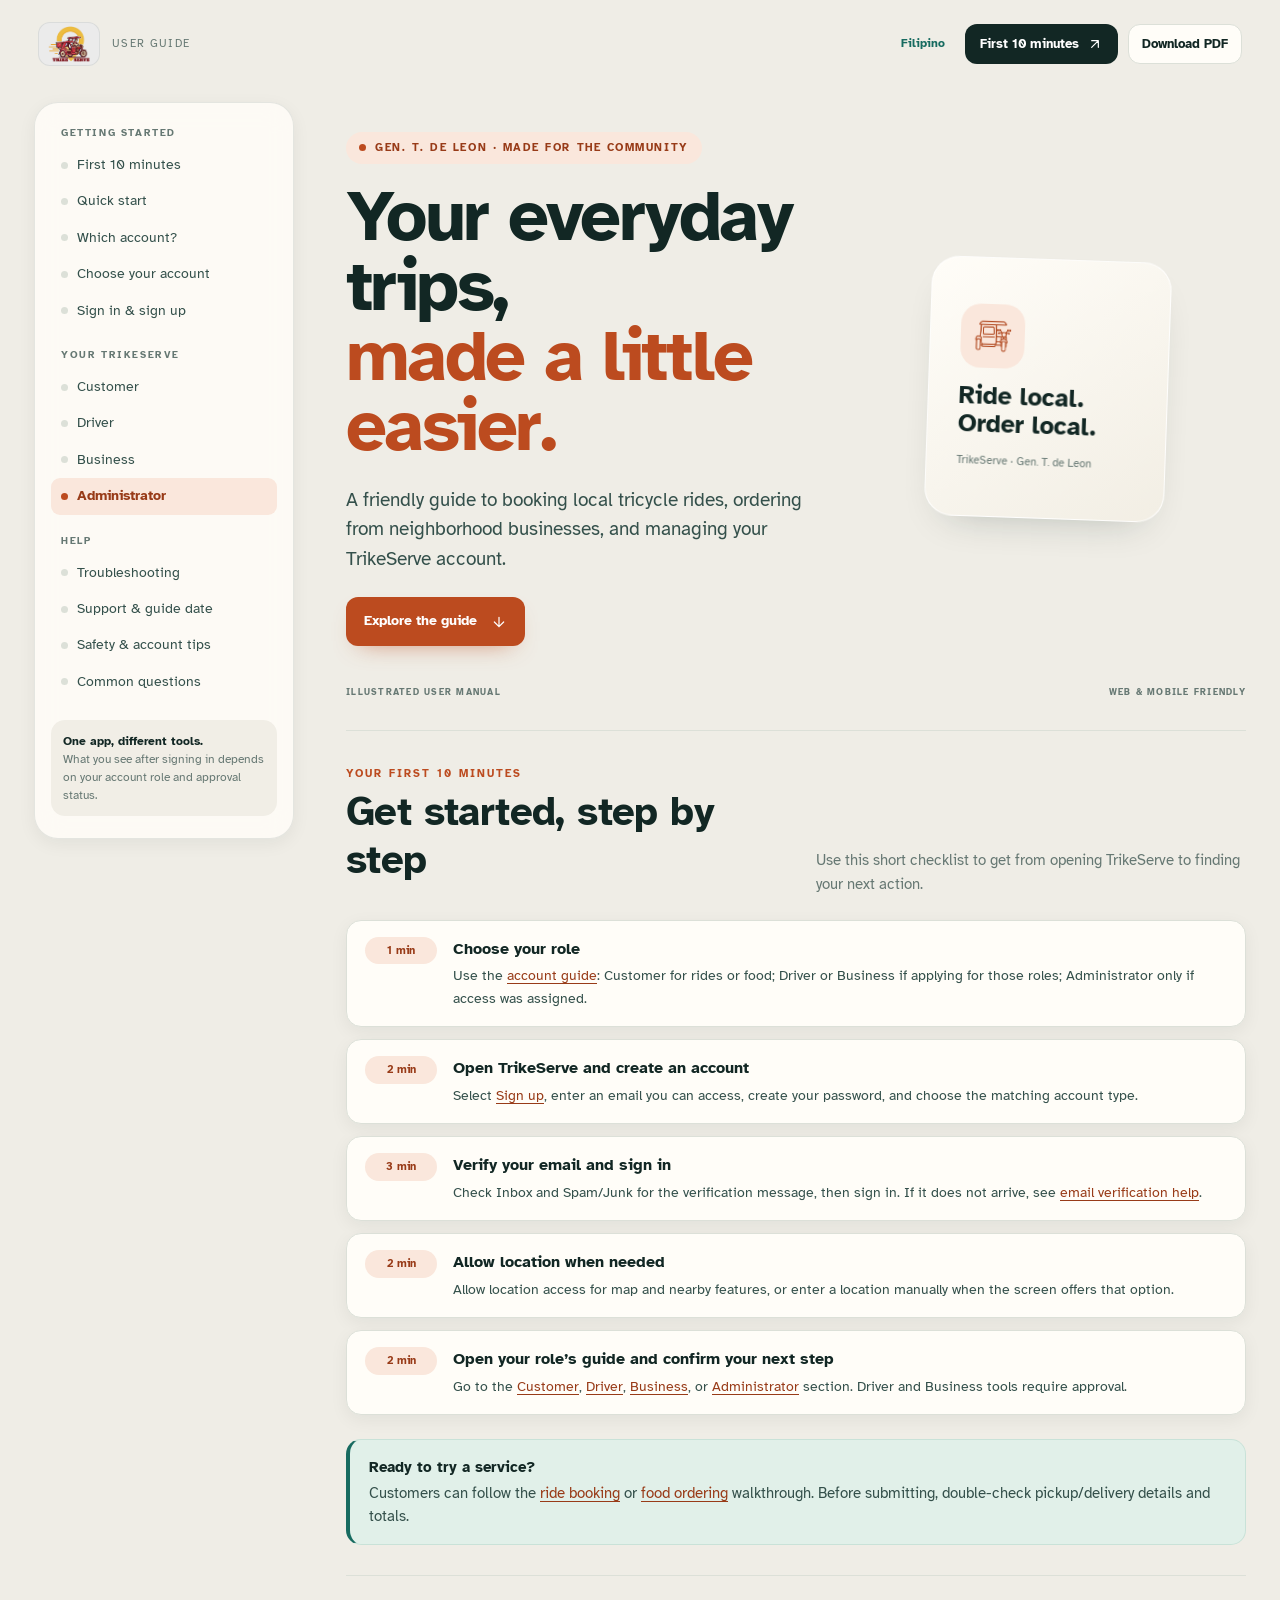
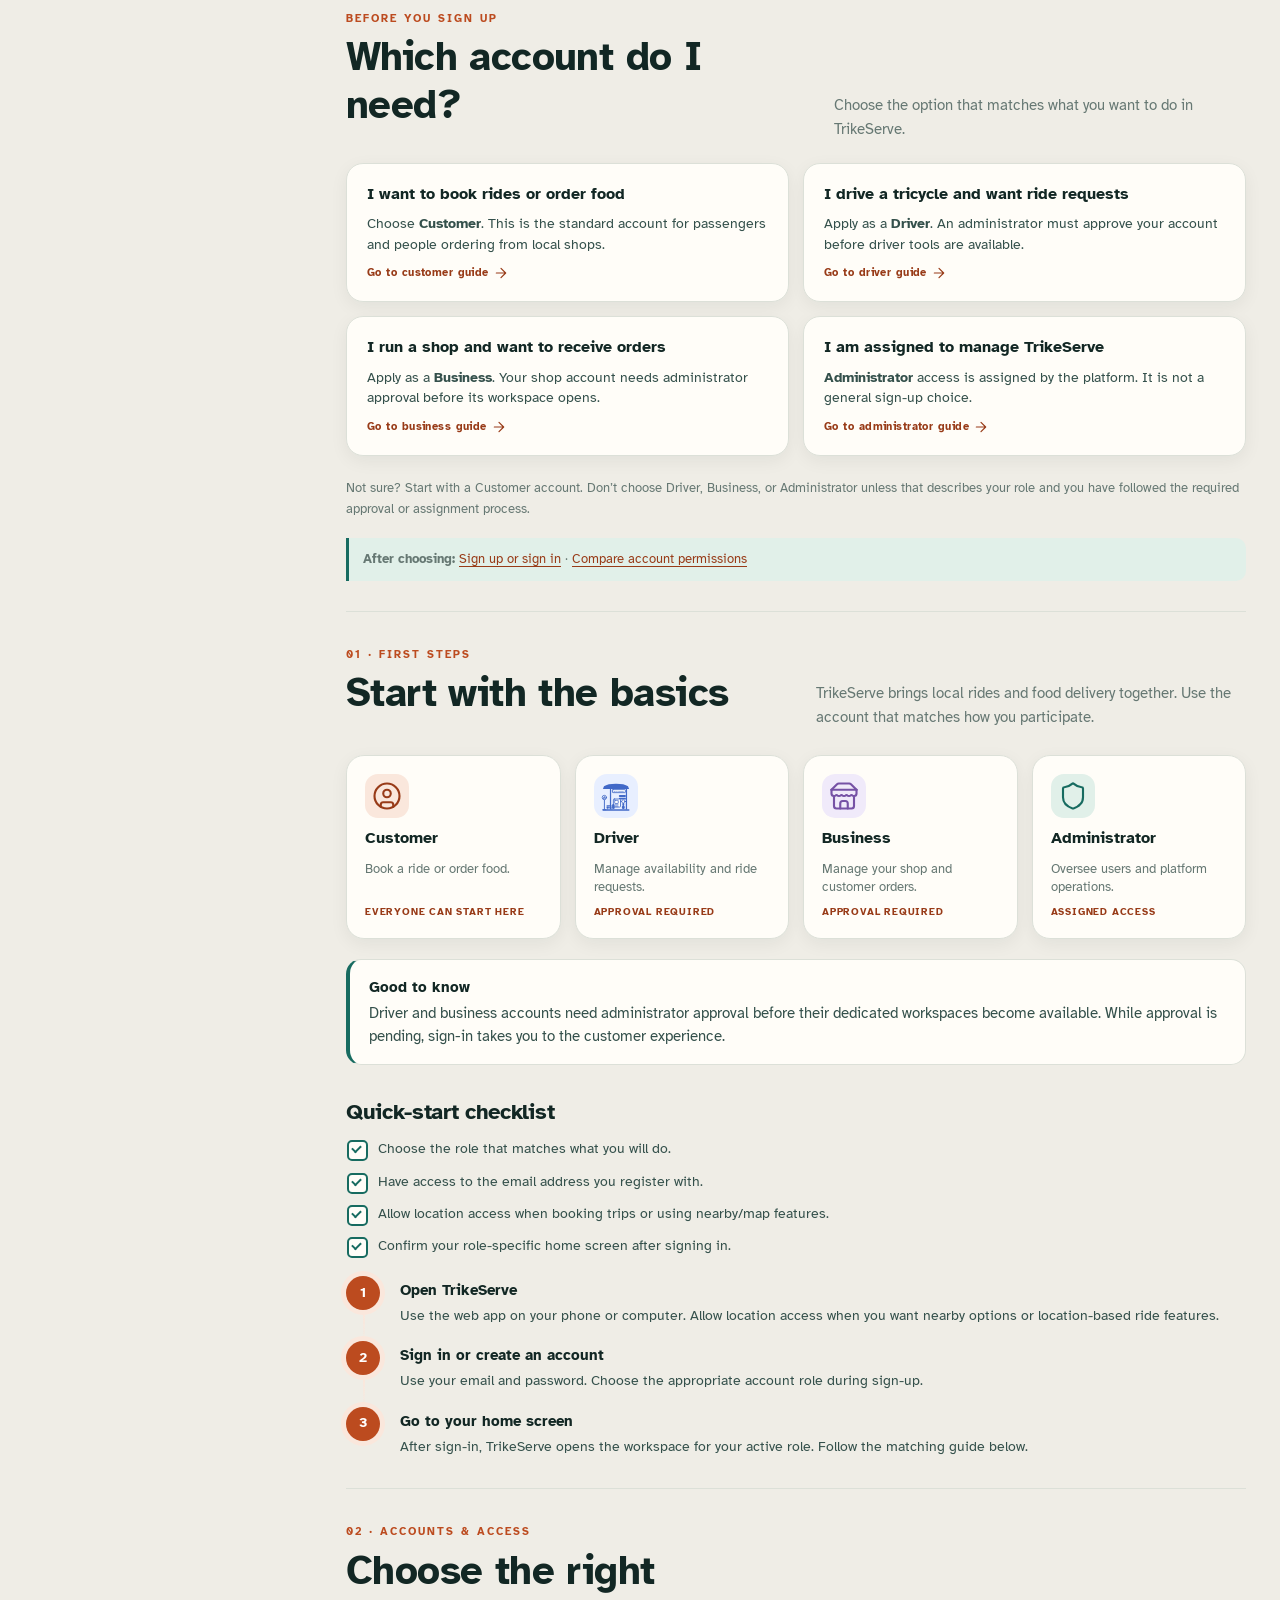
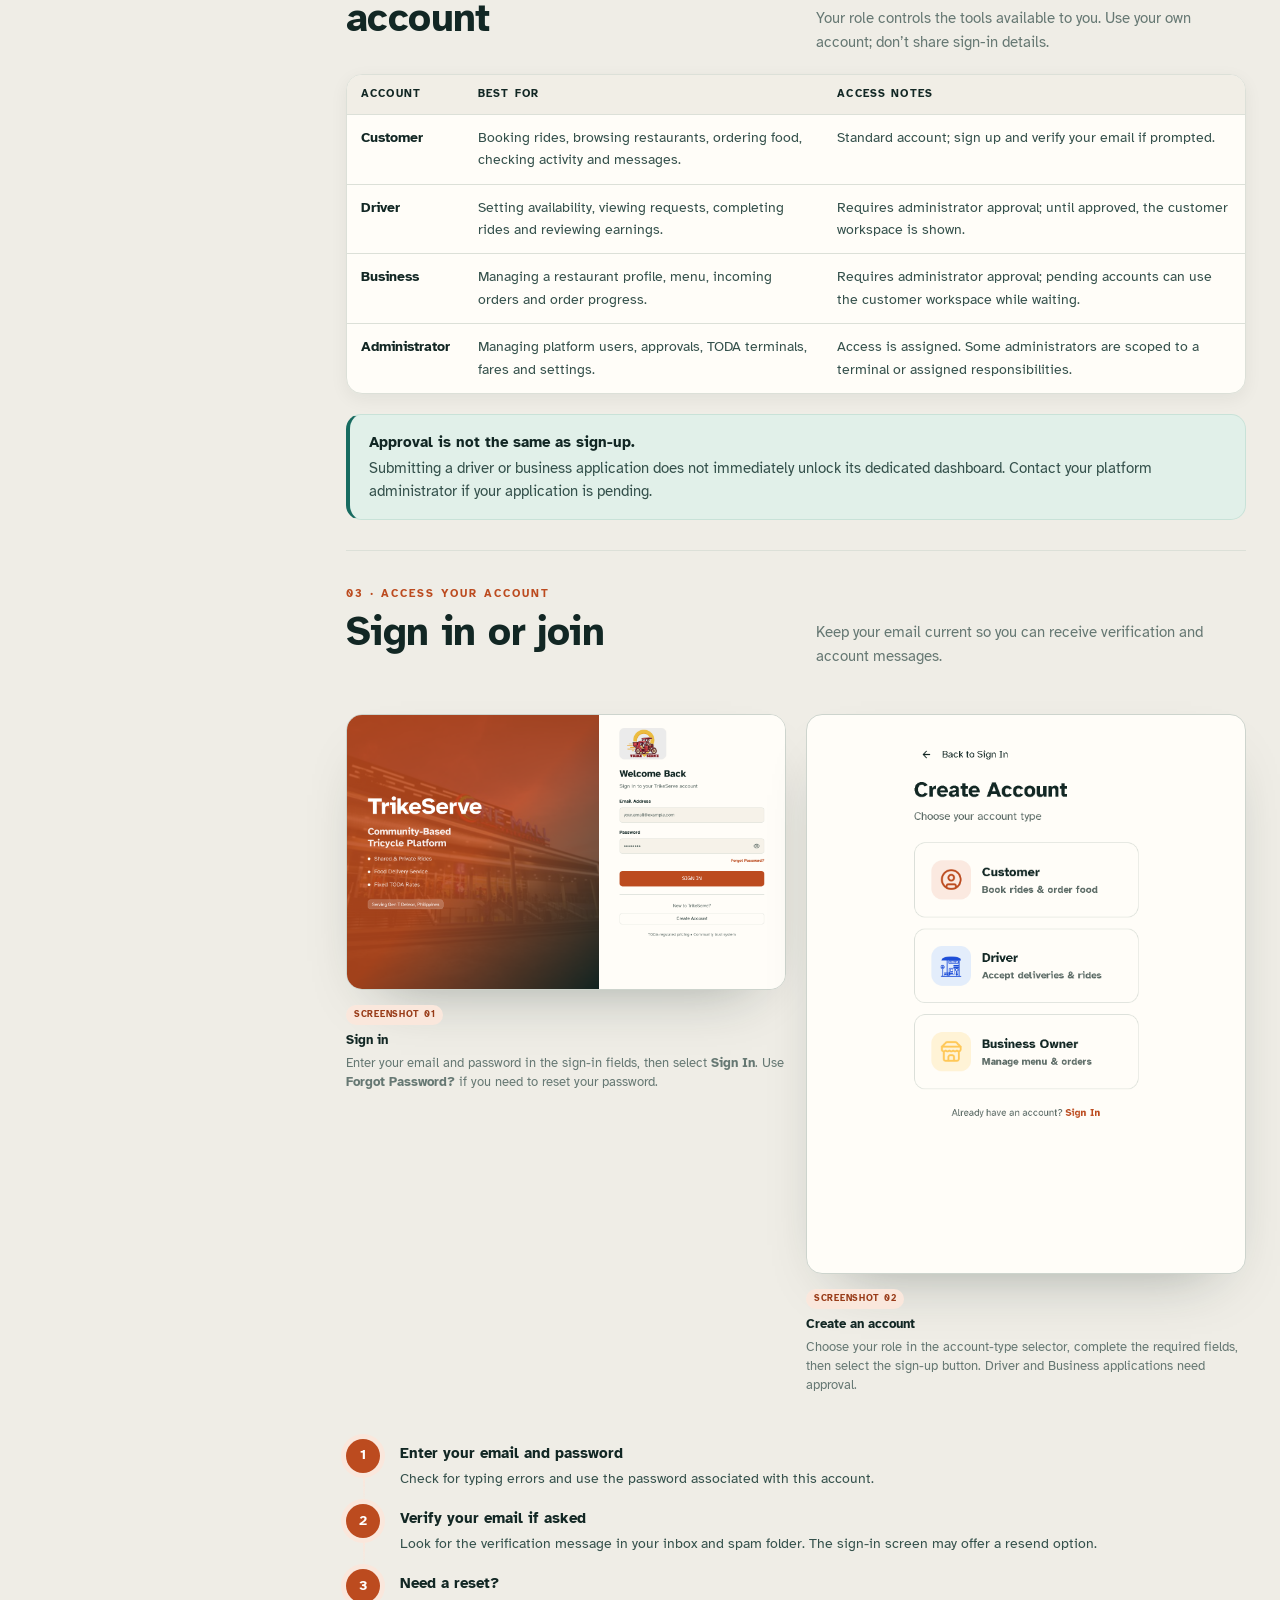
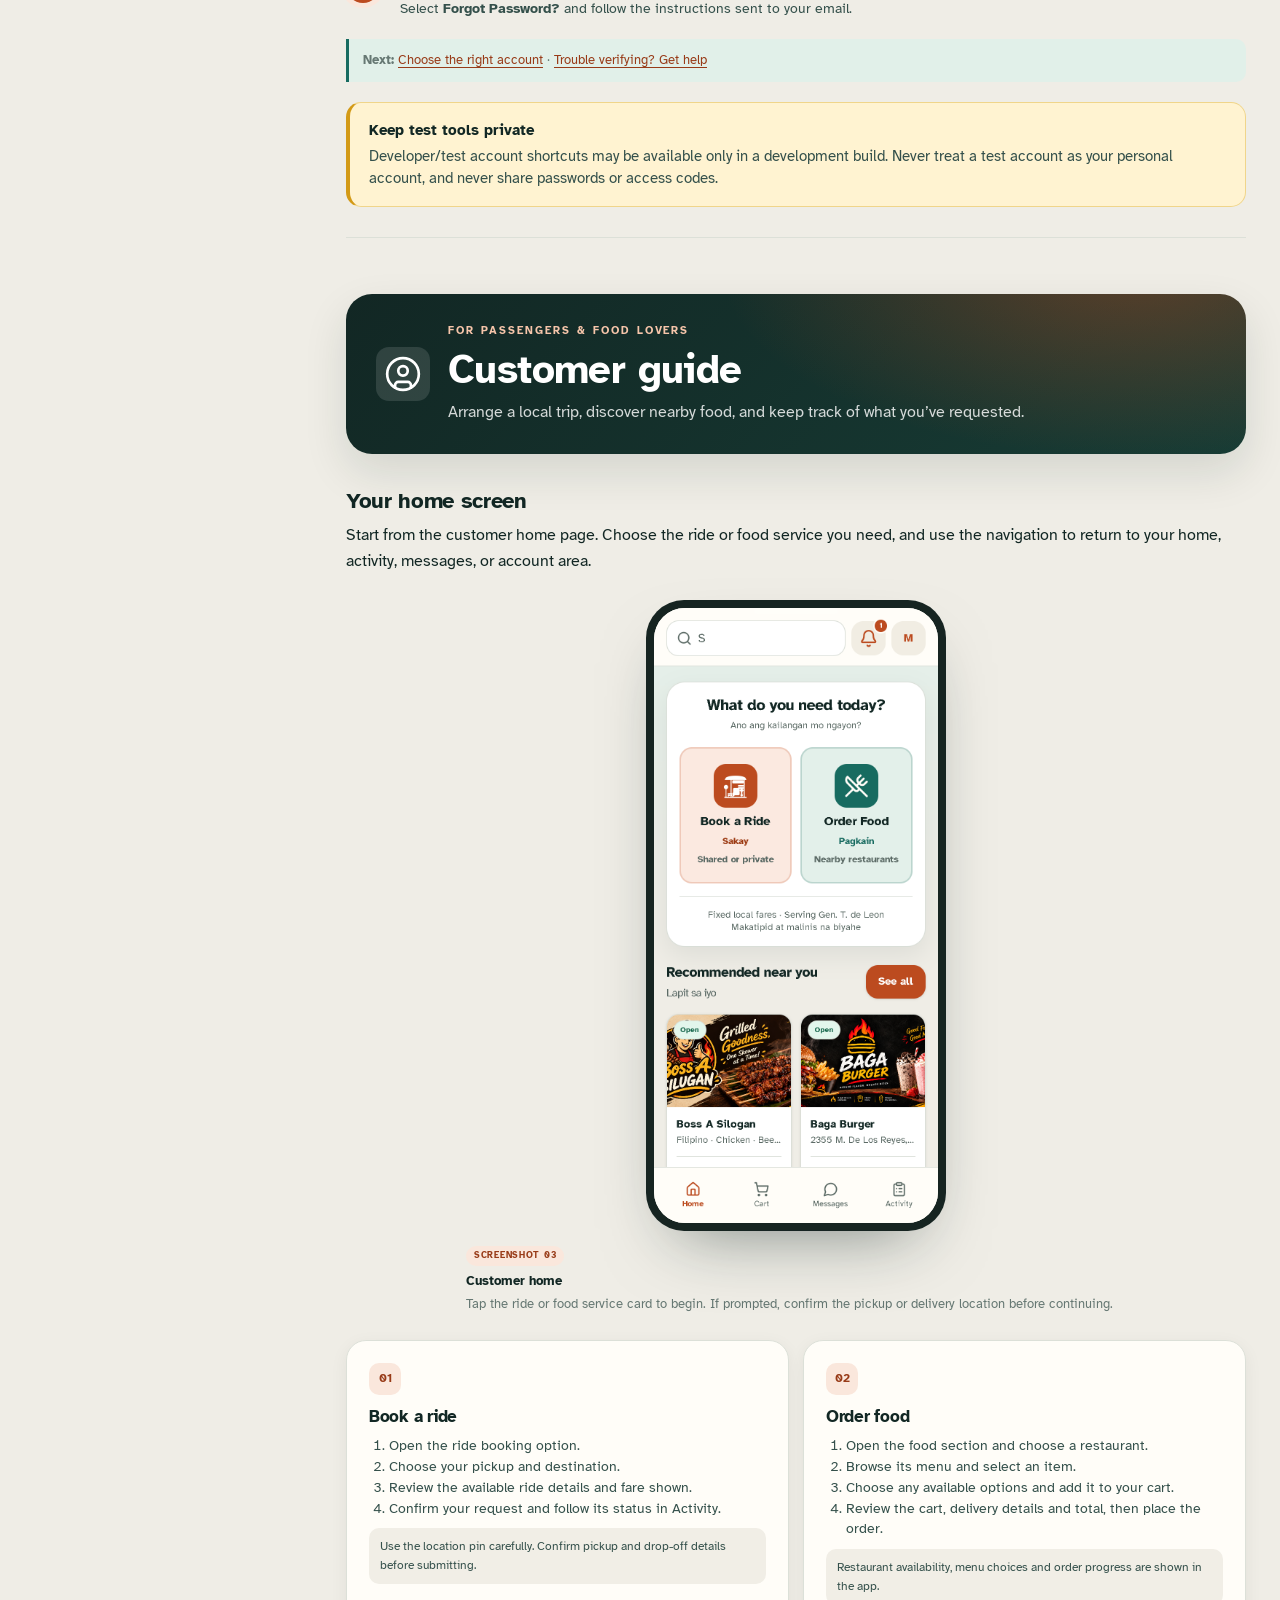
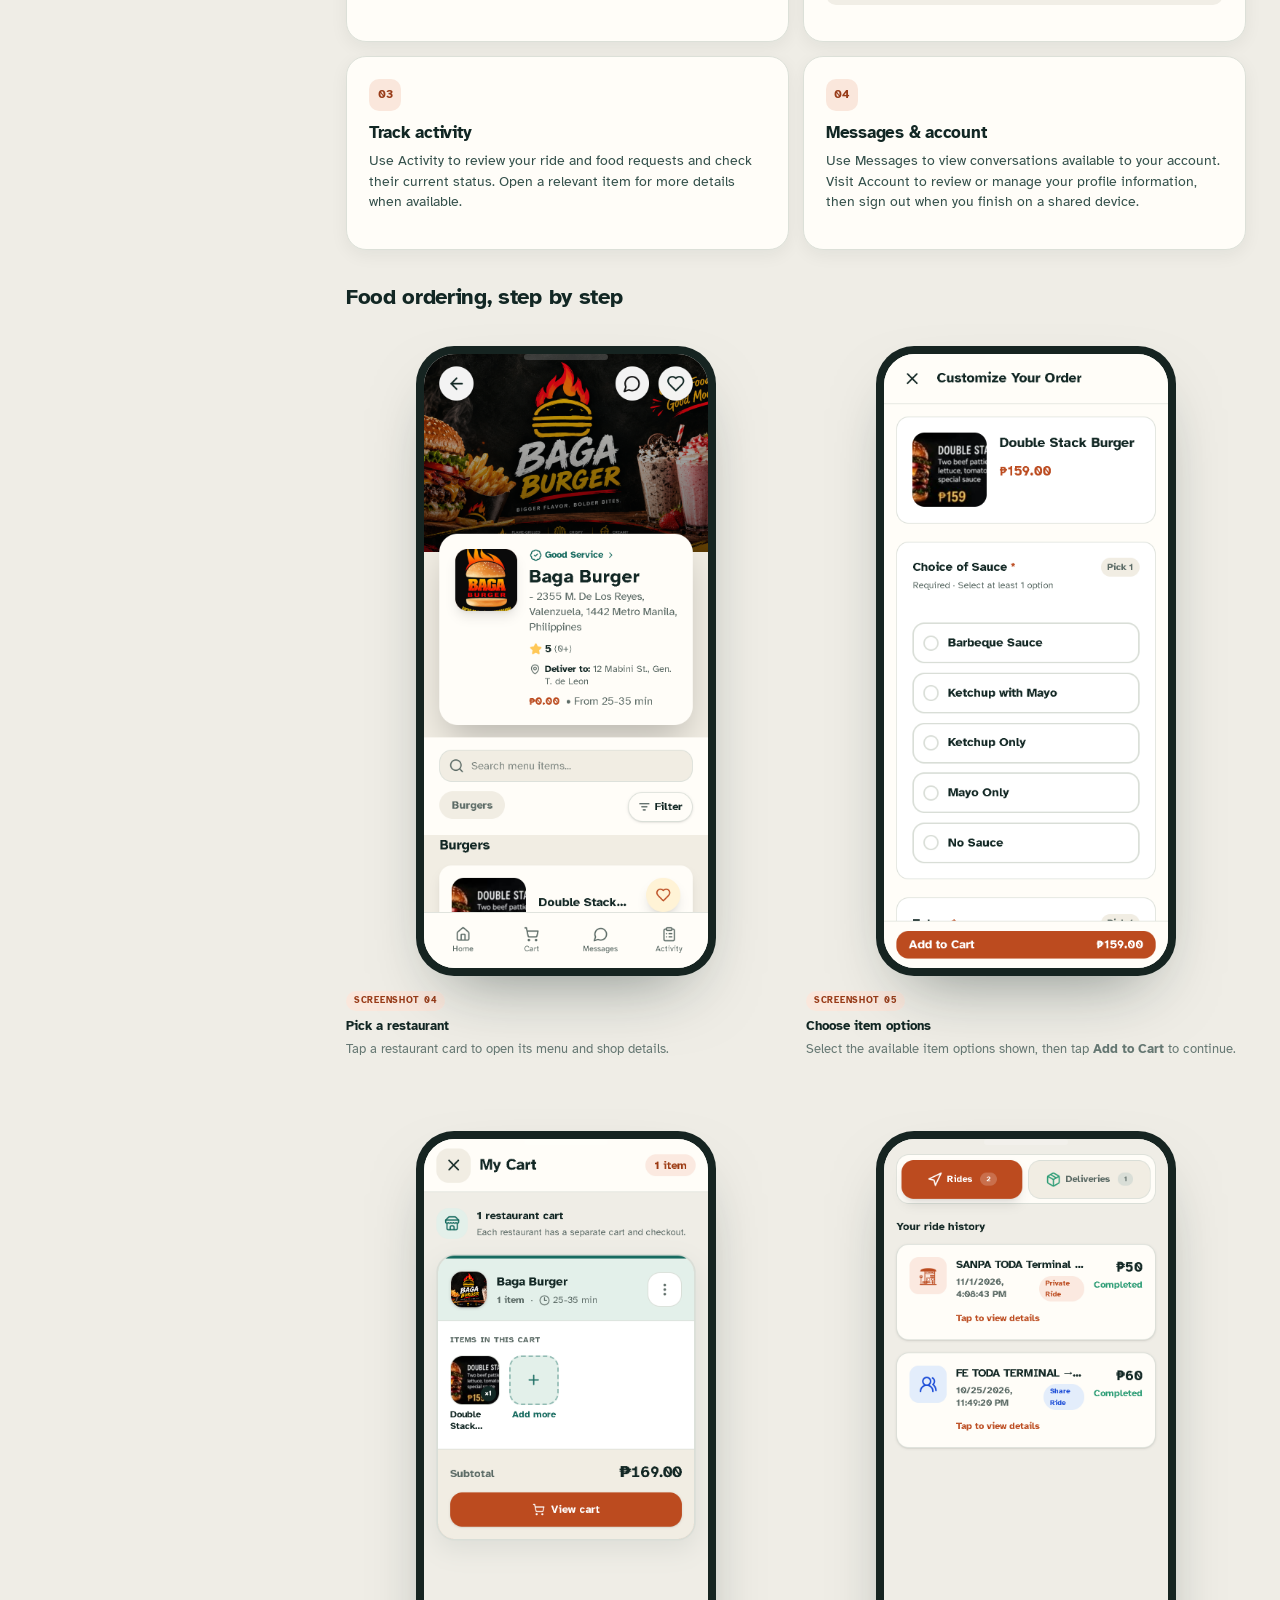
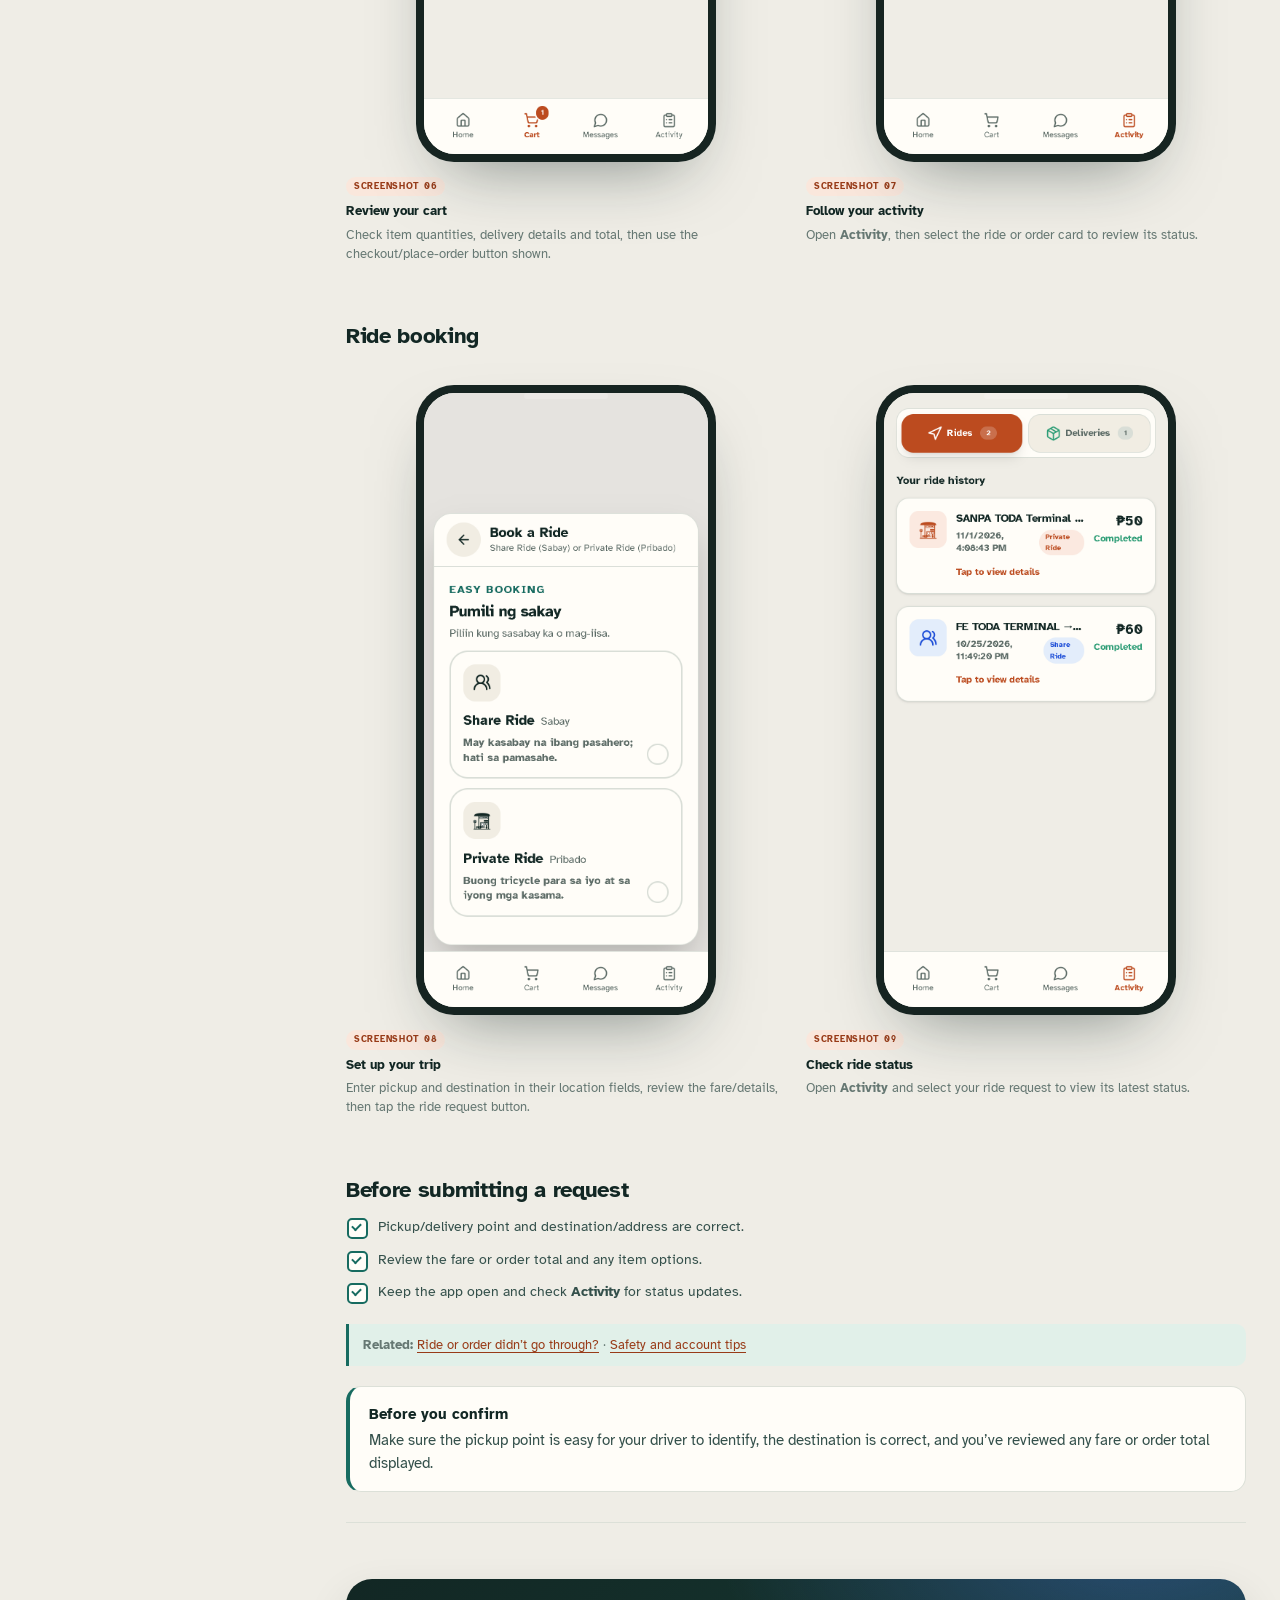
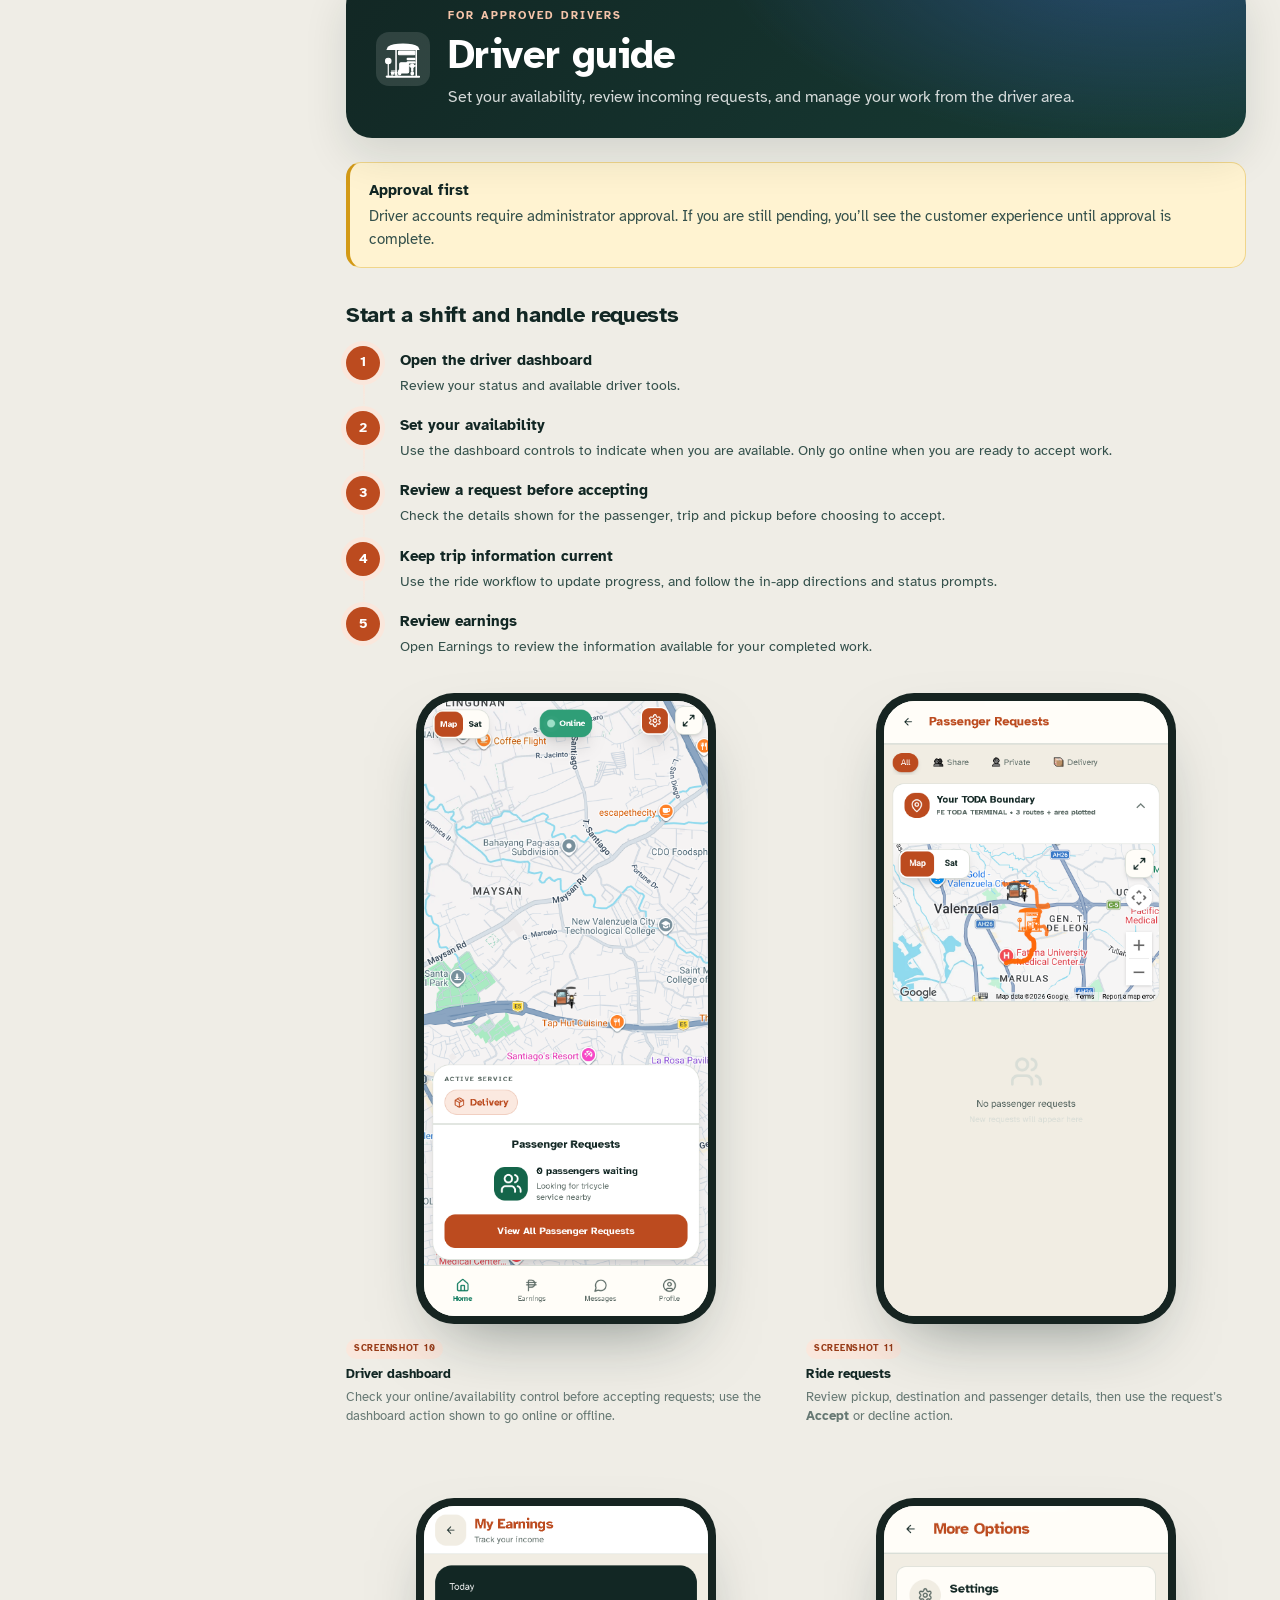
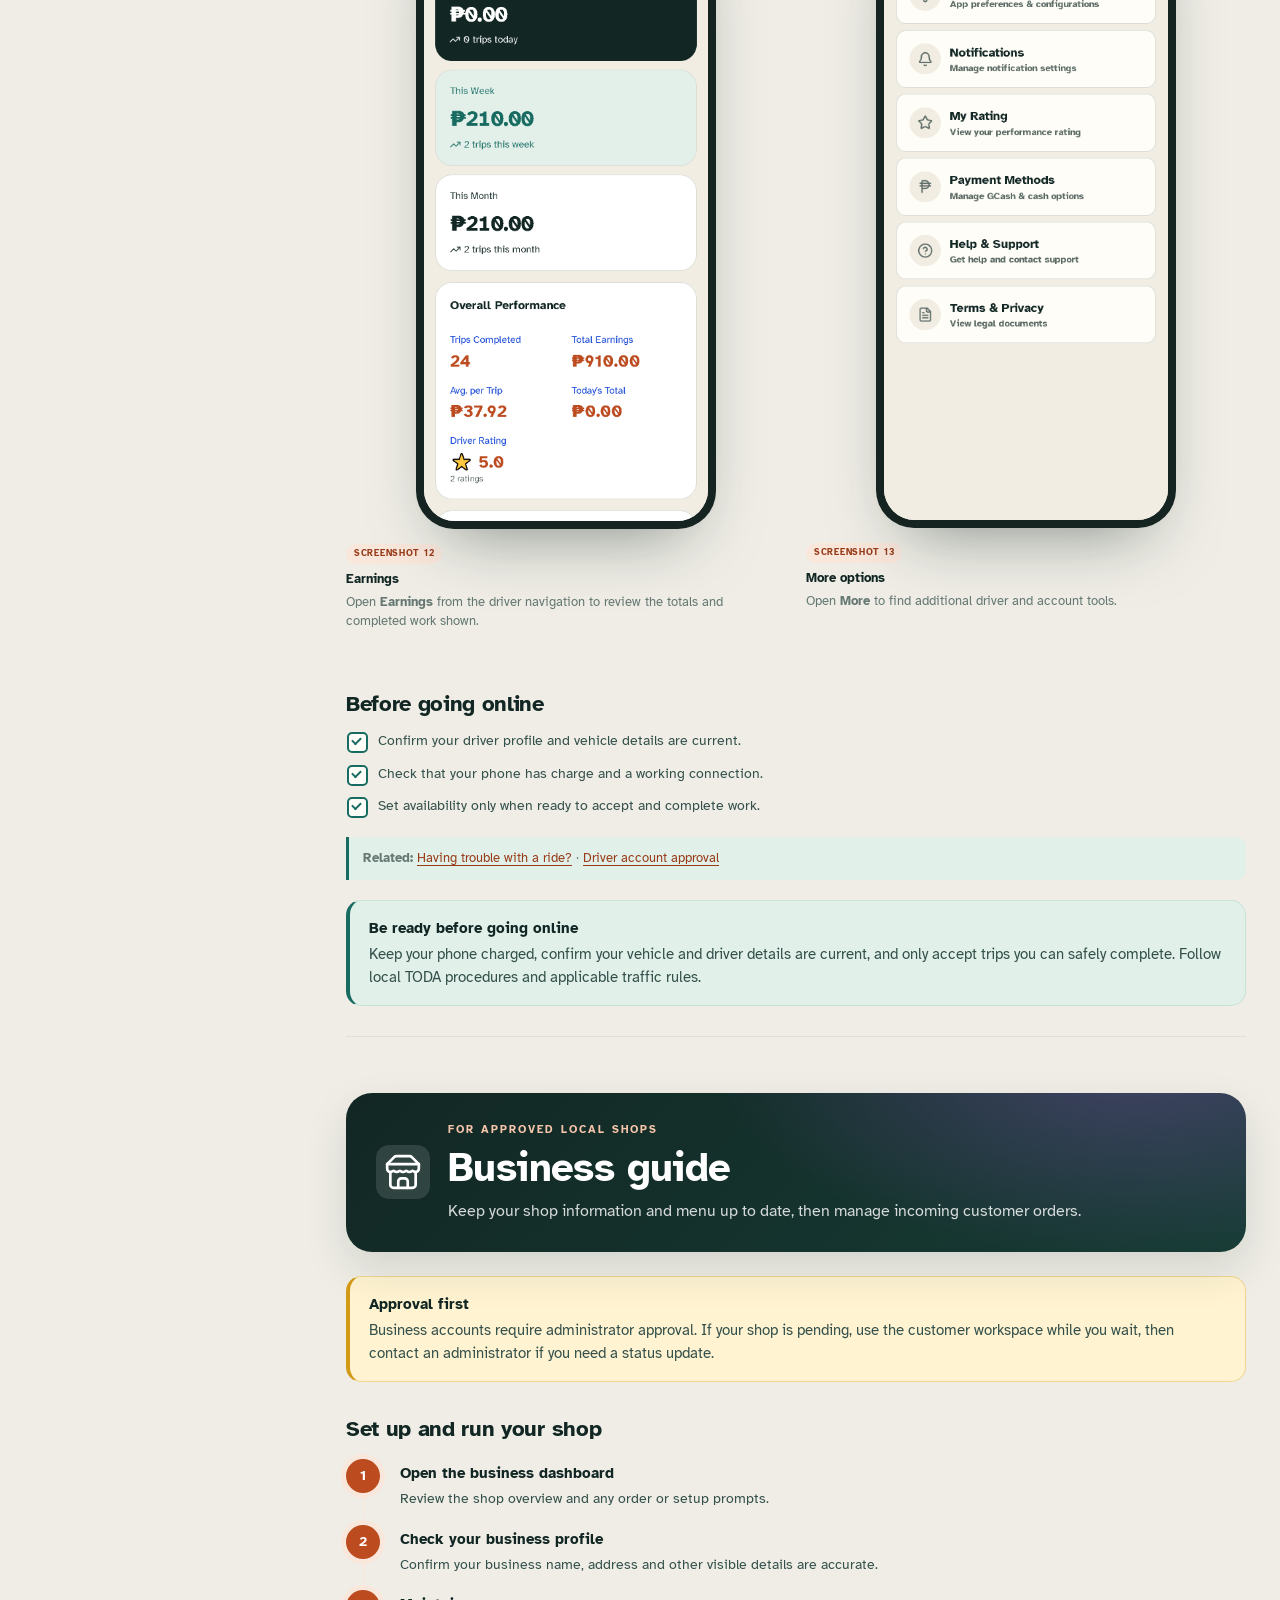
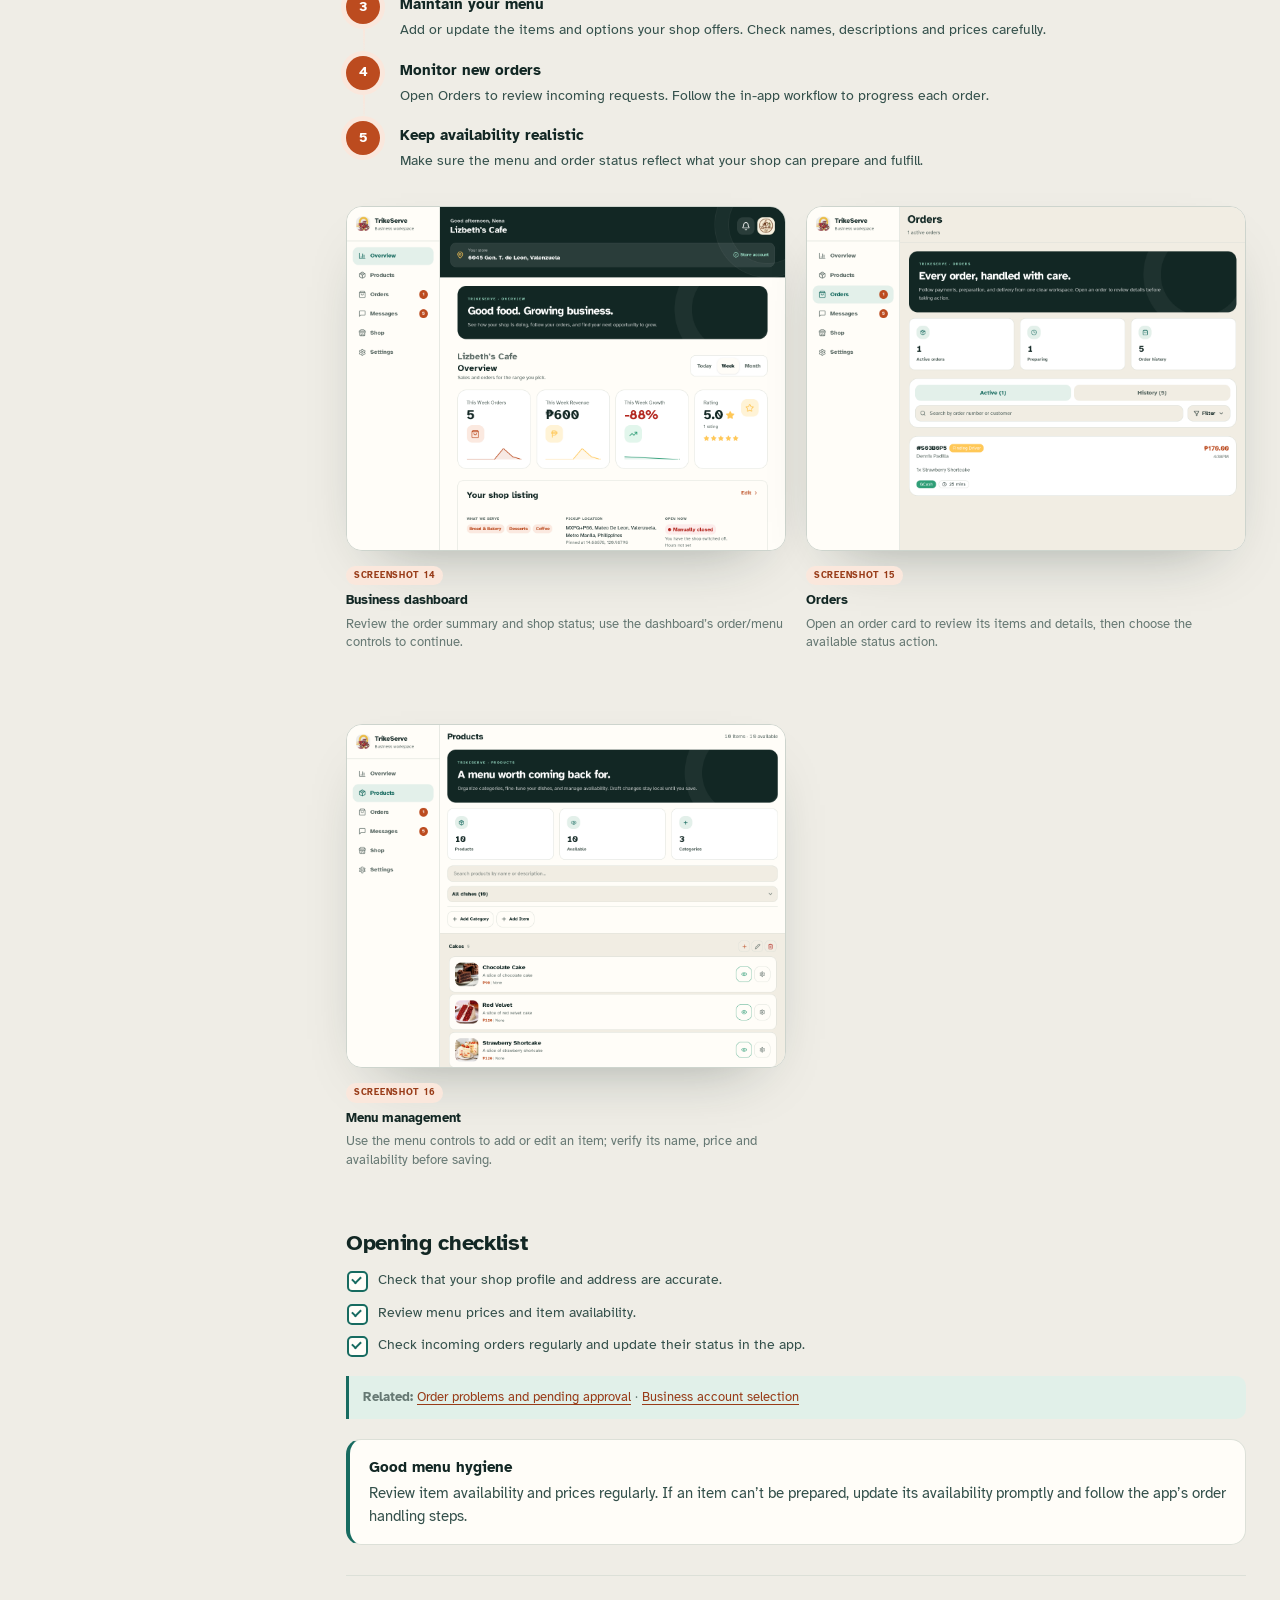
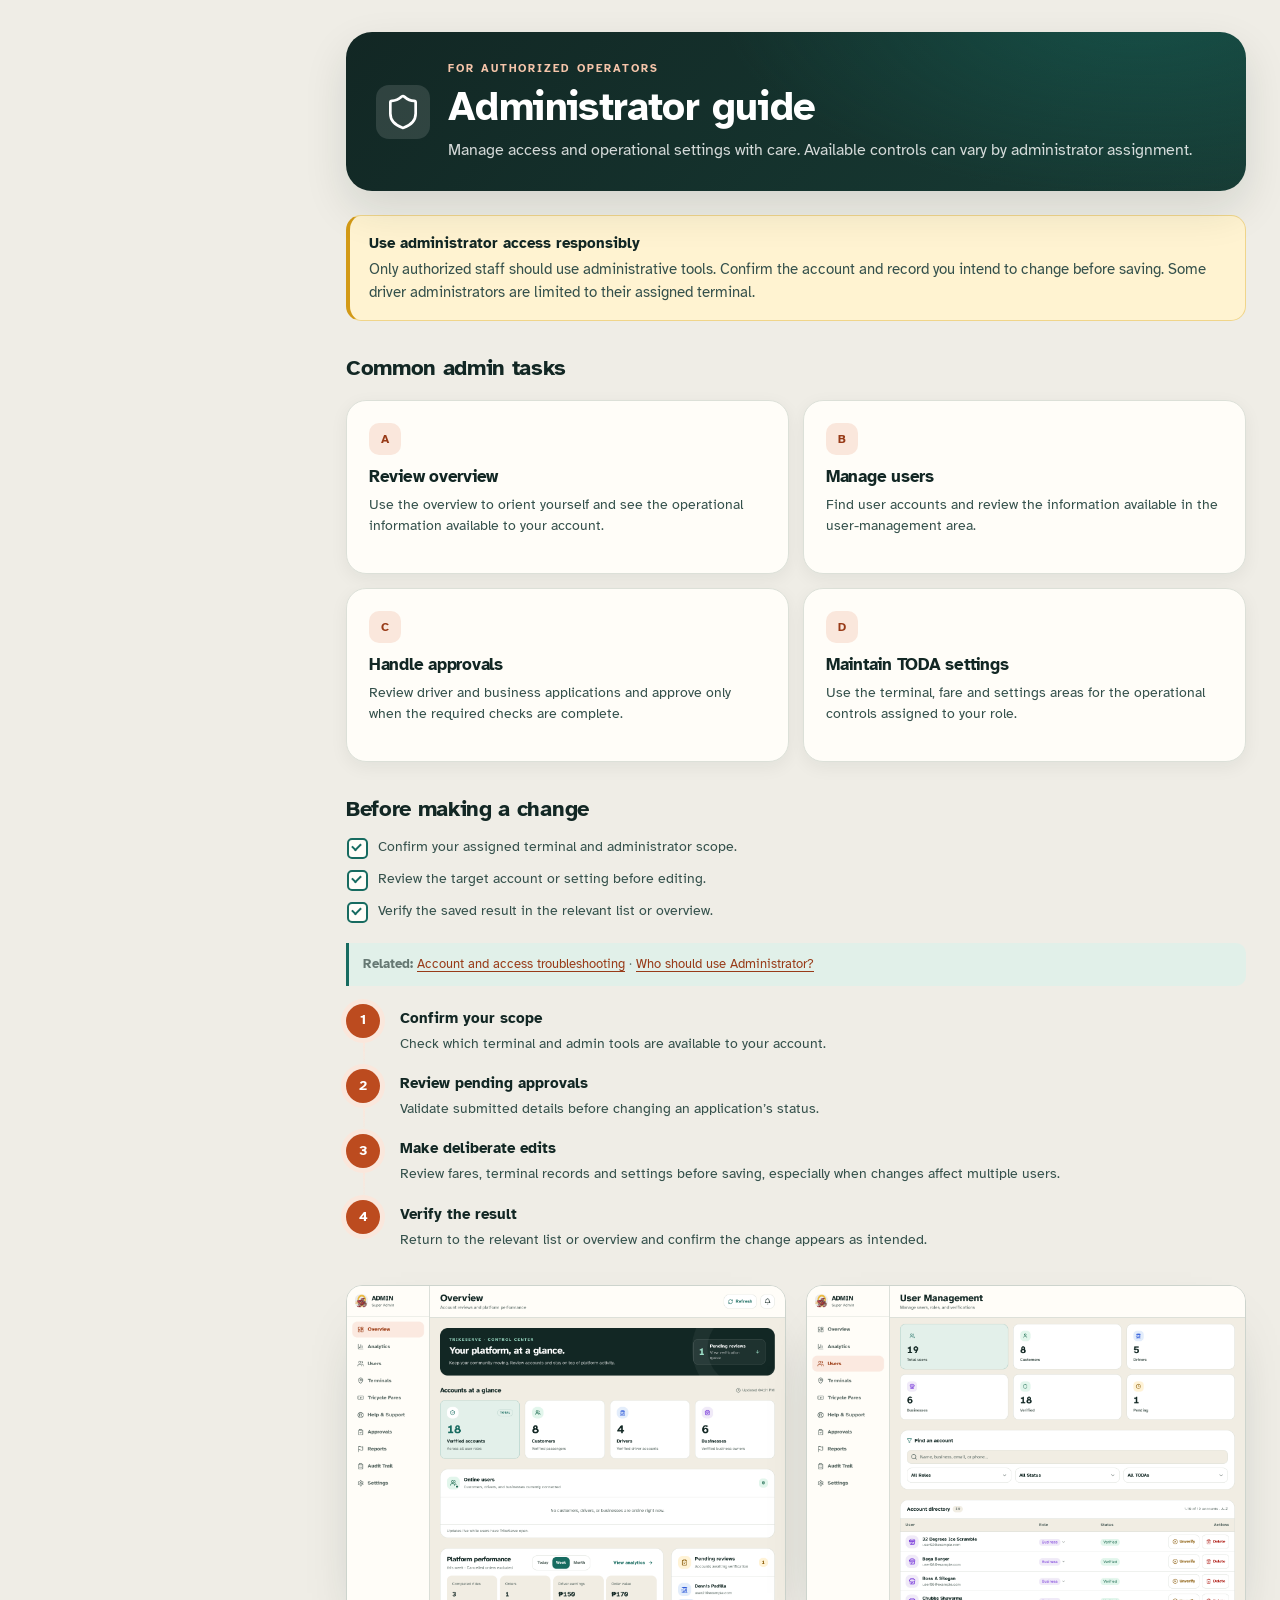
==== commit 943a0dd5: "Restore the approved manual layout and screenshots" ====
--- a/index.html
+++ b/index.html
@@ -3,49 +3,83 @@
 <head>
   <meta charset="utf-8">
   <meta name="viewport" content="width=device-width, initial-scale=1">
-  <meta name="description" content="A practical guide to using TrikeServe for rides, food orders, drivers, businesses, and administrators.">
-  <title>TrikeServe · User Manual</title>
+  <meta name="description" content="A friendly, illustrated guide to using TrikeServe for rides, food orders, driving, business management, and platform administration.">
+  <title>TrikeServe · User Guide</title>
   <link rel="stylesheet" href="assets/manual.css">
 </head>
 <body>
   <div class="reading-progress" role="progressbar" aria-label="Reading progress" aria-valuemin="0" aria-valuemax="100" aria-valuenow="0"><span></span></div>
-  <a class="skip-link" href="#main-content">Skip to content</a>
+  <a class="skip-link" href="#main-content">Skip to guide content</a>
   <header class="topbar">
-    <a class="brand" href="#top"><img src="assets/trikeserve-logo.jpg" alt="TrikeServe"><span>USER MANUAL</span></a>
-    <div class="top-actions"><a class="language-link" href="fil/">Filipino</a><a class="top-action" href="#first-ten-minutes">Get started</a><a class="pdf-action" href="trikeserve-user-manual.pdf" download>Download PDF</a></div>
+    <a class="brand" href="#top"><img src="assets/trikeserve-logo.jpg" alt="TrikeServe"><span>USER GUIDE</span></a>
+    <div class="top-actions"><a class="language-link" href="fil/index.html">Filipino</a><a class="top-action" href="#first-ten-minutes">First 10 minutes <svg class="inline-icon" viewBox="0 0 24 24" aria-hidden="true" focusable="false"><path d="M7 17 17 7M7 7h10v10"/></svg></a><a class="pdf-action" href="trikeserve-user-manual.pdf" download>Download PDF</a></div>
   </header>
   <nav class="mobile-nav" aria-label="Quick navigation">
-    <a href="#first-ten-minutes">First 10 minutes</a><a href="#account-guide">Which account?</a><a href="#sign-in">Sign up</a><a href="#customer">Customer</a><a href="#rider">Driver</a><a href="#business">Business</a><a href="#admin">Admin</a><a href="#troubleshooting">Help</a>
+    <a href="#first-ten-minutes">First 10 min</a><a href="#account-guide">Which account?</a><a href="#accounts">Accounts</a><a href="#sign-in">Sign in</a><a href="#customer">Customer</a><a href="#rider">Driver</a><a href="#business">Business</a><a href="#admin">Admin</a><a href="#troubleshooting">Help</a><a href="#support">Support</a>
   </nav>
   <div class="shell" id="top">
-    <aside class="sidebar" aria-label="Manual sections">
-      <div class="nav-title">GET STARTED</div>
-      <a href="#first-ten-minutes">First 10 minutes</a><a href="#account-guide">Which account?</a><a href="#quick-start">Quick start</a><a href="#sign-in">Sign in or sign up</a>
-      <div class="nav-title">GUIDES</div>
-      <a href="#customer">Customer</a><a href="#rider">Driver</a><a href="#business">Business</a><a href="#admin">Admin</a>
-      <div class="nav-title">SUPPORT</div>
-      <a href="#troubleshooting">Troubleshooting</a><a href="#support">Support</a><a href="#faq">FAQs</a>
-      <div class="role-key"><b>One app, different roles.</b><br>Your account role and approval determine what you see after signing in.</div>
+    <aside class="sidebar" aria-label="Manual contents">
+      <div class="nav-title">GETTING STARTED</div>
+      <a href="#first-ten-minutes"><span class="nav-dot"></span>First 10 minutes</a>
+      <a href="#quick-start"><span class="nav-dot"></span>Quick start</a>
+      <a href="#account-guide"><span class="nav-dot"></span>Which account?</a>
+      <a href="#accounts"><span class="nav-dot"></span>Choose your account</a>
+      <a href="#sign-in"><span class="nav-dot"></span>Sign in &amp; sign up</a>
+      <div class="nav-title">YOUR TRIKESERVE</div>
+      <a href="#customer"><span class="nav-dot"></span>Customer</a>
+      <a href="#rider"><span class="nav-dot"></span>Driver</a>
+      <a href="#business"><span class="nav-dot"></span>Business</a>
+      <a href="#admin"><span class="nav-dot"></span>Administrator</a>
+      <div class="nav-title">HELP</div>
+      <a href="#troubleshooting"><span class="nav-dot"></span>Troubleshooting</a>
+      <a href="#support"><span class="nav-dot"></span>Support &amp; guide date</a>
+      <a href="#safety"><span class="nav-dot"></span>Safety &amp; account tips</a>
+      <a href="#faq"><span class="nav-dot"></span>Common questions</a>
+      <div class="role-key"><b>One app, different tools.</b><br>What you see after signing in depends on your account role and approval status.</div>
     </aside>
     <main id="main-content" tabindex="-1">
       <section class="hero">
-        <div class="hero-copy"><div class="kicker">GEN. T. DE LEON · MADE FOR THE COMMUNITY</div><h1>Make everyday<br><em>rides easier.</em></h1><p class="sub">A guide to booking a tricycle, ordering food from local businesses, and managing your TrikeServe account.</p><a class="button" href="#first-ten-minutes">Explore the guide</a></div>
+        <div class="hero-copy">
+          <div class="kicker">GEN. T. DE LEON · MADE FOR THE COMMUNITY</div>
+          <h1>Your everyday trips,<br><em>made a little easier.</em></h1>
+          <p class="sub">A friendly guide to booking local tricycle rides, ordering from neighborhood businesses, and managing your TrikeServe account.</p>
+          <a class="button" href="#quick-start">Explore the guide <svg class="inline-icon" viewBox="0 0 24 24" aria-hidden="true" focusable="false"><path d="M12 5v14m-7-7 7 7 7-7"/></svg></a>
+        </div>
         <div class="hero-art" aria-hidden="true"><div class="hero-card"><span class="hero-vehicle"><img src="assets/tricycle-hero.png" alt="" aria-hidden="true"></span><strong>Ride local.<br>Order local.</strong><small>TrikeServe · Gen. T. de Leon</small></div></div>
-        <div class="hero-foot"><span>USER MANUAL</span><span>FOR WEB AND MOBILE</span></div>
-      </section>
-      <nav class="pdf-toc" aria-label="Table of contents" aria-hidden="true"><h2>Contents</h2><ol></ol></nav>
-      <section class="doc-section first-ten" id="first-ten-minutes"><div class="section-head"><div><span class="eyebrow">FIRST 10 MINUTES</span><h2>Get started in a few steps</h2></div><p>Follow this checklist from opening TrikeServe to knowing what to do next.</p></div>
+        <div class="hero-foot"><span>ILLUSTRATED USER MANUAL</span><span>WEB &amp; MOBILE FRIENDLY</span></div>
+      </section>
+
+      <nav class="pdf-toc" aria-label="Contents" aria-hidden="true"><h2>In this guide</h2><ol></ol></nav>
+
+      <section class="doc-section first-ten" id="first-ten-minutes">
+        <div class="section-head"><div><span class="eyebrow">YOUR FIRST 10 MINUTES</span><h2>Get started, step by step</h2></div><p>Use this short checklist to get from opening TrikeServe to finding your next action.</p></div>
         <ol class="ten-minute-list">
-          <li><span class="minute">1 min</span><div><b>Choose the right role</b><p>Check the <a href="#account-guide">account guide</a>: Customer for rides or food; Driver or Business if applying for those roles; Admin only if you were assigned access.</p></div></li>
-          <li><span class="minute">2 min</span><div><b>Open TrikeServe and create an account</b><p>Choose <a href="#sign-in">Sign up</a>, enter an email you can access, create a password, and select the matching account type.</p></div></li>
-          <li><span class="minute">3 min</span><div><b>Verify your email and sign in</b><p>Check your Inbox and Spam/Junk for the verification message. If it is missing, see <a href="#troubleshooting">email verification help</a>.</p></div></li>
-          <li><span class="minute">2 min</span><div><b>Allow location if needed</b><p>Allow location access for maps and nearby options, or enter your location manually if the screen offers that option.</p></div></li>
-          <li><span class="minute">2 min</span><div><b>Open the guide for your role</b><p>Go to the <a href="#customer">Customer</a>, <a href="#rider">Driver</a>, <a href="#business">Business</a>, or <a href="#admin">Admin</a> guide. Driver and Business roles require approval.</p></div></li>
-        </ol><div class="callout note"><b>Ready to try it?</b><p>Customers can follow the <a href="#customer">book a ride</a> or <a href="#customer">order food</a> instructions. Double-check the location and total price before sending a request.</p></div>
-      </section>
-      <section class="doc-section decision-guide" id="account-guide"><div class="section-head"><div><span class="eyebrow">BEFORE YOU SIGN UP</span><h2>Which account do I need?</h2></div><p>Choose an account based on what you want to do in TrikeServe.</p></div><div class="decision-grid">
-        <a class="decision-card" href="#customer"><span class="role-icon" aria-hidden="true"><svg viewBox="0 0 24 24" fill="none" stroke="currentColor" stroke-width="2" stroke-linecap="round" stroke-linejoin="round" aria-hidden="true" focusable="false"><circle cx="12" cy="12" r="10"/><circle cx="12" cy="10" r="3"/><path d="M7 20.662V19a2 2 0 0 1 2-2h6a2 2 0 0 1 2 2v1.662"/></svg></span><b>I want to book a ride or order food</b><span>Choose <strong>Customer</strong>. This is the standard account for passengers and people ordering from local shops.</span><small>Go to the Customer guide</small></a>
-        <a class="decision-card" href="#rider"><span class="role-icon rider-icon" aria-hidden="true"><svg viewBox="0 0 320 320" fill="currentColor" aria-hidden="true" focusable="false"><!--
+          <li><span class="minute">1 min</span><div><b>Choose your role</b><p>Use the <a href="#account-guide">account guide</a>: Customer for rides or food; Driver or Business if applying for those roles; Administrator only if access was assigned.</p></div></li>
+          <li><span class="minute">2 min</span><div><b>Open TrikeServe and create an account</b><p>Select <a href="#sign-in">Sign up</a>, enter an email you can access, create your password, and choose the matching account type.</p></div></li>
+          <li><span class="minute">3 min</span><div><b>Verify your email and sign in</b><p>Check Inbox and Spam/Junk for the verification message, then sign in. If it does not arrive, see <a href="#troubleshooting">email verification help</a>.</p></div></li>
+          <li><span class="minute">2 min</span><div><b>Allow location when needed</b><p>Allow location access for map and nearby features, or enter a location manually when the screen offers that option.</p></div></li>
+          <li><span class="minute">2 min</span><div><b>Open your role’s guide and confirm your next step</b><p>Go to the <a href="#customer">Customer</a>, <a href="#rider">Driver</a>, <a href="#business">Business</a>, or <a href="#admin">Administrator</a> section. Driver and Business tools require approval.</p></div></li>
+        </ol>
+        <div class="callout note"><b>Ready to try a service?</b><p>Customers can follow the <a href="#customer">ride booking</a> or <a href="#customer">food ordering</a> walkthrough. Before submitting, double-check pickup/delivery details and totals.</p></div>
+      </section>
+
+      <section class="doc-section decision-guide" id="account-guide">
+        <div class="section-head"><div><span class="eyebrow">BEFORE YOU SIGN UP</span><h2>Which account do I need?</h2></div><p>Choose the option that matches what you want to do in TrikeServe.</p></div>
+        <div class="decision-grid">
+          <a class="decision-card" href="#customer"><b>I want to book rides or order food</b><span>Choose <strong>Customer</strong>. This is the standard account for passengers and people ordering from local shops.</span><small>Go to customer guide <svg class="inline-icon" viewBox="0 0 24 24" aria-hidden="true" focusable="false"><path d="M5 12h14m-7-7 7 7-7 7"/></svg></small></a>
+          <a class="decision-card" href="#rider"><b>I drive a tricycle and want ride requests</b><span>Apply as a <strong>Driver</strong>. An administrator must approve your account before driver tools are available.</span><small>Go to driver guide <svg class="inline-icon" viewBox="0 0 24 24" aria-hidden="true" focusable="false"><path d="M5 12h14m-7-7 7 7-7 7"/></svg></small></a>
+          <a class="decision-card" href="#business"><b>I run a shop and want to receive orders</b><span>Apply as a <strong>Business</strong>. Your shop account needs administrator approval before its workspace opens.</span><small>Go to business guide <svg class="inline-icon" viewBox="0 0 24 24" aria-hidden="true" focusable="false"><path d="M5 12h14m-7-7 7 7-7 7"/></svg></small></a>
+          <a class="decision-card" href="#admin"><b>I am assigned to manage TrikeServe</b><span><strong>Administrator</strong> access is assigned by the platform. It is not a general sign-up choice.</span><small>Go to administrator guide <svg class="inline-icon" viewBox="0 0 24 24" aria-hidden="true" focusable="false"><path d="M5 12h14m-7-7 7 7-7 7"/></svg></small></a>
+        </div>
+        <p class="decision-note">Not sure? Start with a Customer account. Don’t choose Driver, Business, or Administrator unless that describes your role and you have followed the required approval or assignment process.</p>
+        <p class="related-links"><strong>After choosing:</strong> <a href="#sign-in">Sign up or sign in</a> · <a href="#accounts">Compare account permissions</a></p>
+      </section>
+
+      <section class="doc-section" id="quick-start">
+        <div class="section-head"><div><span class="eyebrow">01 · FIRST STEPS</span><h2>Start with the basics</h2></div><p>TrikeServe brings local rides and food delivery together. Use the account that matches how you participate.</p></div>
+        <div class="role-grid">
+          <a class="role-card customer" href="#customer"><span class="role-icon" aria-hidden="true"><svg viewBox="0 0 24 24" fill="none" stroke="currentColor" stroke-width="2" stroke-linecap="round" stroke-linejoin="round" aria-hidden="true" focusable="false"><circle cx="12" cy="12" r="10"/><circle cx="12" cy="10" r="3"/><path d="M7 20.662V19a2 2 0 0 1 2-2h6a2 2 0 0 1 2 2v1.662"/></svg></span><b>Customer</b><span>Book a ride or order food.</span><small>Everyone can start here</small></a>
+          <a class="role-card rider" href="#rider"><span class="role-icon rider-icon" aria-hidden="true"><svg viewBox="0 0 320 320" fill="currentColor" aria-hidden="true" focusable="false"><!--
   The TrikeServe terminal icon, traced from the supplied artwork and kept as the
   one copy of it (TerminalIcon.tsx reads this file raw and substitutes the
   terminal's colour into it).
@@ -96,70 +130,278 @@
   <!-- tricycle: canopy bars, cabin, window, seat lines, rear wheel, handlebar -->
   <rect x="190" y="150" width="76" height="20" rx="10" fill="currentColor"/>
   <rect x="190" y="178" width="76" height="20" rx="10" fill="currentColor"/>
-  <rect x="132" y="192" width="76" height="86" rx="10" fill="#FFFFFF" stroke="currentColor" stroke-width="8"/>
-  <rect x="145" y="205" width="50" height="26" rx="4" fill="#FFFFFF" stroke="currentColor" stroke-width="7"/>
-  <path d="M 147 247 L 192 247 M 147 260 L 192 260" stroke="currentColor" stroke-width="8" stroke-linecap="round"/>
-  <circle cx="244" cy="286" r="30" fill="#FFFFFF" stroke="currentColor" stroke-width="11"/>
-  <circle cx="244" cy="286" r="8" fill="currentColor"/>
-  <path d="M 177 288 L 222 288 L 227 266 M 222 288 L 240 286 M 227 266 L 251 266 L 259 284"
-        fill="none" stroke="currentColor" stroke-width="8" stroke-linecap="round" stroke-linejoin="round"/>
-  <circle cx="263" cy="287" r="15" fill="#FFFFFF" stroke="currentColor" stroke-width="8"/>
-  <circle cx="263" cy="287" r="4" fill="currentColor"/>
-</g>
-</svg></span><b>I want to drive</b><span>Choose <strong>Driver</strong>. Driver accounts need a TrikeServe admin’s approval.</span><small>Go to the Driver guide</small></a>
-        <a class="decision-card" href="#business"><span class="role-icon business-icon" aria-hidden="true"><svg viewBox="0 0 24 24" fill="none" stroke="currentColor" stroke-width="2" stroke-linecap="round" stroke-linejoin="round" aria-hidden="true" focusable="false"><path d="m3 9 1.5-5h15L21 9"/><path d="M4 9h16v11H4z"/><path d="M9 20v-6h6v6"/><path d="M3 9a3 3 0 0 0 6 0 3 3 0 0 0 6 0 3 3 0 0 0 6 0"/></svg></span><b>I run a local business</b><span>Choose <strong>Business</strong> to list your shop and manage food orders. Business accounts need approval.</span><small>Go to the Business guide</small></a>
-      </div></section>
-      <section class="doc-section" id="quick-start"><div class="section-head"><div><span class="eyebrow">QUICK START</span><h2>At a glance</h2></div><p>Quick links to common tasks.</p></div><div class="quick-grid">
-        <a class="quick-card" href="#customer"><span class="role-icon" aria-hidden="true">C</span><b>Book a tricycle ride</b><small>Customer · Ride request</small></a><a class="quick-card" href="#customer"><span class="role-icon" aria-hidden="true">F</span><b>Order food</b><small>Customer · Local shops</small></a><a class="quick-card" href="#rider"><span class="role-icon rider-icon" aria-hidden="true">D</span><b>Accept a request</b><small>Driver · Incoming requests</small></a><a class="quick-card" href="#business"><span class="role-icon business-icon" aria-hidden="true">B</span><b>Manage orders</b><small>Business · Order dashboard</small></a>
-      </div></section>
-      <section class="doc-section" id="sign-in"><div class="section-head"><div><span class="eyebrow">YOUR ACCOUNT</span><h2>Sign in or sign up</h2></div><p>Create the right type of account before trying to book, drive, or manage a shop.</p></div>
-        <div class="role-grid"><article class="role-card"><span class="role-icon" aria-hidden="true"><svg viewBox="0 0 24 24"><circle cx="12" cy="12" r="10"/><circle cx="12" cy="10" r="3"/><path d="M7 20.662V19a2 2 0 0 1 2-2h6a2 2 0 0 1 2 2v1.662"/></svg></span><b>Customer</b><p>Sign up with your email and phone number. Verify your email, then sign in to book rides and order food.</p><small>Approval: not required for standard customer access.</small></article>
-          <article class="role-card rider" id="rider"><span class="role-icon rider-icon" aria-hidden="true"><svg viewBox="0 0 24 24"><path d="M3 10 5 5h14l2 5"/><path d="M4 10h16v9H4z"/><path d="M7 19v2m10-2v2M8 14h3v3H8zM14 14h3v3h-3z"/></svg></span><b>Driver</b><p>Register with your details and submit required documents. Wait for admin approval before accepting requests.</p><small>Approval: requires verification by TrikeServe staff.</small></article>
-          <article class="role-card business" id="business"><span class="role-icon business-icon" aria-hidden="true"><svg viewBox="0 0 24 24"><path d="m3 9 1.5-5h15L21 9"/><path d="M4 9h16v11H4z"/><path d="M9 20v-6h6v6"/><path d="M3 9a3 3 0 0 0 6 0 3 3 0 0 0 6 0 3 3 0 0 0 6 0"/></svg></span><b>Business</b><p>Register your shop details and provide the required business information. Wait for verification and approval.</p><small>Approval: requires verification by TrikeServe staff.</small></article>
-          <article class="role-card admin" id="admin"><span class="role-icon admin-icon" aria-hidden="true"><svg viewBox="0 0 24 24"><path d="M12 3 20 6v5c0 5-3.4 8.1-8 10-4.6-1.9-8-5-8-10V6z"/><path d="m9 12 2 2 4-5"/></svg></span><b>Admin</b><p>Admin access is assigned by the system owner. Do not create an admin account unless you were instructed to do so.</p><small>Approval: access is managed by the system owner.</small></article>
-        </div>
-        <div class="callout warn"><b>Account safety</b><p>Never share your password or verification codes. TrikeServe staff will not ask you to send them in chat.</p></div>
-      </section>
-      <section class="doc-section" id="customer"><div class="role-banner"><span class="role-icon" aria-hidden="true">C</span><div><span class="eyebrow">CUSTOMER GUIDE</span><h2>Book a ride or order food</h2><p>Use TrikeServe to request local rides and support nearby businesses.</p></div></div>
-        <div class="steps"><h3>Book a tricycle ride</h3><ol><li><span>1</span><b>Open the ride screen</b><p>Sign in with a Customer account and choose the ride option.</p></li><li><span>2</span><b>Set your pickup and destination</b><p>Confirm the pickup pin and destination. Check that the locations are correct before continuing.</p></li><li><span>3</span><b>Review the fare and request</b><p>Review the displayed fare and ride details before sending your request. Wait for a driver to accept.</p></li><li><span>4</span><b>Meet your driver</b><p>Confirm the driver and tricycle details in the app before starting your ride.</p></li></ol></div>
-        <div class="figure-grid"><figure class="figure"><div class="phone-frame"><img src="assets/customer-home.png" alt="TrikeServe customer home screen showing ride and food options"></div><figcaption>Customer home screen · choose a service</figcaption></figure><figure class="figure"><div class="phone-frame"><img src="assets/booking-map.png" alt="Ride booking map with pickup and destination details"></div><figcaption>Ride booking · confirm locations before requesting</figcaption></figure></div>
-        <div class="steps"><h3>Order food from a local business</h3><ol><li><span>1</span><b>Browse nearby shops</b><p>Open food ordering and browse the available local businesses.</p></li><li><span>2</span><b>Choose items</b><p>Review item descriptions and prices. Add the items you want to your cart.</p></li><li><span>3</span><b>Review your order</b><p>Confirm quantities, delivery or pickup details, and the total before placing the order.</p></li><li><span>4</span><b>Track updates</b><p>Check your order status in the app. Contact the shop or driver through available app features if needed.</p></li></ol></div>
-      </section>
-      <section class="doc-section" id="rider-guide"><div class="role-banner rider"><span class="role-icon rider-icon" aria-hidden="true">D</span><div><span class="eyebrow">DRIVER GUIDE</span><h2>Manage ride and delivery requests</h2><p>Keep your status current and review each request before accepting.</p></div></div>
-        <div class="steps"><h3>Before going online</h3><ol><li><span>1</span><b>Complete verification</b><p>Submit the required information and wait for TrikeServe staff to approve your driver account.</p></li><li><span>2</span><b>Check your profile</b><p>Confirm your phone number, vehicle details, and assigned terminal are correct.</p></li><li><span>3</span><b>Set your availability</b><p>Use the driver dashboard to go online when you are ready to receive requests.</p></li></ol><h3>Handling requests</h3><ol><li><span>1</span><b>Review the details</b><p>Check the pickup, destination or delivery details, and any fare or order information shown.</p></li><li><span>2</span><b>Accept only when ready</b><p>Accept requests you can complete. Keep the customer updated as the ride or delivery progresses.</p></li><li><span>3</span><b>Complete the task in the app</b><p>Follow the status steps shown in the app and confirm completion only when the ride or delivery is finished.</p></li></ol></div>
-      </section>
-      <section class="doc-section" id="business-guide"><div class="role-banner business"><span class="role-icon business-icon" aria-hidden="true">B</span><div><span class="eyebrow">BUSINESS GUIDE</span><h2>Manage your shop and orders</h2><p>Keep your menu accurate and respond to incoming orders promptly.</p></div></div>
-        <div class="steps"><h3>Set up your shop</h3><ol><li><span>1</span><b>Complete business verification</b><p>Submit accurate business information and wait for admin approval.</p></li><li><span>2</span><b>Review your shop profile</b><p>Check your business name, location, opening hours, and contact details.</p></li><li><span>3</span><b>Add and maintain menu items</b><p>Use clear names, descriptions, prices, and photos where available. Keep unavailable items updated.</p></li></ol><h3>Process orders</h3><ol><li><span>1</span><b>Review each order</b><p>Check items, quantities, notes, and delivery or pickup details before accepting.</p></li><li><span>2</span><b>Update the order status</b><p>Move the order through the status options shown in the dashboard so customers know what is happening.</p></li><li><span>3</span><b>Coordinate handoff</b><p>Prepare the order and coordinate with the driver or customer using available app features.</p></li></ol></div>
-      </section>
-      <section class="doc-section" id="admin-guide"><div class="role-banner admin"><span class="role-icon admin-icon" aria-hidden="true">A</span><div><span class="eyebrow">ADMIN GUIDE</span><h2>Review and manage the system</h2><p>Admin tools are for authorized staff responsible for accounts, operations, and support.</p></div></div>
-        <div class="steps"><h3>Core admin tasks</h3><ol><li><span>1</span><b>Review pending registrations</b><p>Check submitted account details and required documents before approving or rejecting requests.</p></li><li><span>2</span><b>Manage users and roles</b><p>Use the admin dashboard to review account status and make only authorized changes.</p></li><li><span>3</span><b>Monitor rides and orders</b><p>Review operational activity and follow up on issues reported by customers, drivers, or businesses.</p></li><li><span>4</span><b>Protect account data</b><p>Use strong credentials, avoid sharing admin access, and sign out on shared devices.</p></li></ol></div>
-      </section>
-      <section class="doc-section" id="troubleshooting"><div class="section-head"><div><span class="eyebrow">TROUBLESHOOTING</span><h2>Common issues</h2></div><p>Try these checks before contacting support.</p></div><div class="faq-list">
-        <details><summary>I cannot sign in</summary><p>Check your email and password, confirm your email is verified, and make sure your account is approved if you are a Driver or Business user.</p></details><details><summary>I did not receive a verification email</summary><p>Check Spam/Junk and confirm you used the correct email address. If it still does not arrive, contact TrikeServe support.</p></details><details><summary>My location is not showing correctly</summary><p>Enable location permission for your browser or device, check your internet connection, and adjust the map pin if the app allows it.</p></details><details><summary>I cannot see a ride or food option</summary><p>Confirm that you are signed in to a Customer account. Available options may depend on your location and current service availability.</p></details><details><summary>An order or ride status seems incorrect</summary><p>Refresh the relevant screen, check for a newer update, and contact support with the reference details if it remains unresolved.</p></details>
-      </div></section>
-      <section class="doc-section" id="faq"><div class="section-head"><div><span class="eyebrow">FAQ</span><h2>Frequently asked questions</h2></div><p>Quick answers about using TrikeServe.</p></div><div class="faq-list">
-        <details><summary>Is TrikeServe available everywhere?</summary><p>Service is intended for the Gen. T. de Leon community. The app will show options available for your location.</p></details><details><summary>Can I use one account for every role?</summary><p>Use the role assigned to your account. Driver and Business functions require the correct registration and approval.</p></details><details><summary>How do I get help with an urgent safety issue?</summary><p>Use local emergency services for immediate danger. For app support, use the contact details provided by TrikeServe.</p></details>
-      </div></section>
-      <section class="doc-section" id="support"><div class="callout"><b>Need more help?</b><p>Contact the TrikeServe team through the support option provided in the app or by your local administrator. Include the screen, time, and a short description of what happened. Do not send your password or verification code.</p></div></section>
-      <footer class="footer"><div class="footer-main"><div><a class="brand" href="#top"><img src="assets/trikeserve-logo.jpg" alt=""><span>TRIKESERVE</span></a><p>Community rides and local food for Gen. T. de Leon.</p></div><div class="footer-links"><a href="#customer">Customer guide</a><a href="#rider-guide">Driver guide</a><a href="#business-guide">Business guide</a><a href="#admin-guide">Admin guide</a><a href="#troubleshooting">Troubleshooting</a><a href="fil/">Filipino manual</a></div></div><div class="footer-bottom"><span>TrikeServe · User Manual</span><a href="#top">Back to top ↑</a></div></footer>
+  <rect x="132" y="192" width="76" height="86" rx="10" fill="#FFFFFF" stroke="currentColor" stroke-width="9"/>
+  <rect x="146" y="206" width="38" height="34" rx="4" fill="#FFFFFF" stroke="currentColor" stroke-width="8"/>
+  <rect x="146" y="250" width="42" height="9" rx="4.5" fill="currentColor"/>
+  <rect x="146" y="264" width="42" height="9" rx="4.5" fill="currentColor"/>
+  <rect x="118" y="246" width="28" height="52" rx="14" fill="currentColor"/>
+  <circle cx="238" cy="218" r="17" fill="#FFFFFF" stroke="currentColor" stroke-width="8"/>
+  <rect x="206" y="213" width="18" height="10" rx="5" fill="currentColor"/>
+  <rect x="253" y="213" width="20" height="10" rx="5" fill="currentColor"/>
+  <rect x="228" y="234" width="20" height="32" rx="9" fill="currentColor"/>
+  <rect x="223" y="264" width="30" height="34" rx="13" fill="currentColor"/>
+
+  <!-- ground -->
+  <rect x="16" y="302" width="288" height="15" rx="7.5" fill="currentColor"/>
+</g></svg></span><b>Driver</b><span>Manage availability and ride requests.</span><small>Approval required</small></a>
+          <a class="role-card business" href="#business"><span class="role-icon business-icon" aria-hidden="true"><svg viewBox="0 0 24 24" fill="none" stroke="currentColor" stroke-width="2" stroke-linecap="round" stroke-linejoin="round" aria-hidden="true" focusable="false"><path d="m2 7 4.41-4.41A2 2 0 0 1 7.83 2h8.34a2 2 0 0 1 1.42.59L22 7"/><path d="M4 12v8a2 2 0 0 0 2 2h12a2 2 0 0 0 2-2v-8"/><path d="M15 22v-4a2 2 0 0 0-2-2h-2a2 2 0 0 0-2 2v4"/><path d="M2 7h20"/><path d="M22 7v3a2 2 0 0 1-2 2a2.7 2.7 0 0 1-1.59-.63.7.7 0 0 0-.82 0A2.7 2.7 0 0 1 16 12a2.7 2.7 0 0 1-1.59-.63.7.7 0 0 0-.82 0A2.7 2.7 0 0 1 12 12a2.7 2.7 0 0 1-1.59-.63.7.7 0 0 0-.82 0A2.7 2.7 0 0 1 8 12a2.7 2.7 0 0 1-1.59-.63.7.7 0 0 0-.82 0A2.7 2.7 0 0 1 4 12a2 2 0 0 1-2-2V7"/></svg></span><b>Business</b><span>Manage your shop and customer orders.</span><small>Approval required</small></a>
+          <a class="role-card admin" href="#admin"><span class="role-icon admin-icon" aria-hidden="true"><svg viewBox="0 0 24 24" fill="none" stroke="currentColor" stroke-width="2" stroke-linecap="round" stroke-linejoin="round" aria-hidden="true" focusable="false"><path d="M20 13c0 5-3.5 7.5-7.66 8.95a1 1 0 0 1-.67-.01C7.5 20.5 4 18 4 13V6a1 1 0 0 1 1-1c2 0 4.5-1.2 6.24-2.72a1.17 1.17 0 0 1 1.52 0C14.51 3.81 17 5 19 5a1 1 0 0 1 1 1z"/></svg></span><b>Administrator</b><span>Oversee users and platform operations.</span><small>Assigned access</small></a>
+        </div>
+        <div class="callout"><b>Good to know</b><p>Driver and business accounts need administrator approval before their dedicated workspaces become available. While approval is pending, sign-in takes you to the customer experience.</p></div>
+        <h3>Quick-start checklist</h3>
+        <ul class="task-checklist"><li>Choose the role that matches what you will do.</li><li>Have access to the email address you register with.</li><li>Allow location access when booking trips or using nearby/map features.</li><li>Confirm your role-specific home screen after signing in.</li></ul>
+        <ol class="steps">
+          <li><b>Open TrikeServe</b><span>Use the web app on your phone or computer. Allow location access when you want nearby options or location-based ride features.</span></li>
+          <li><b>Sign in or create an account</b><span>Use your email and password. Choose the appropriate account role during sign-up.</span></li>
+          <li><b>Go to your home screen</b><span>After sign-in, TrikeServe opens the workspace for your active role. Follow the matching guide below.</span></li>
+        </ol>
+      </section>
+
+      <section class="doc-section" id="accounts">
+        <div class="section-head"><div><span class="eyebrow">02 · ACCOUNTS &amp; ACCESS</span><h2>Choose the right account</h2></div><p>Your role controls the tools available to you. Use your own account; don’t share sign-in details.</p></div>
+        <div class="table-wrap"><table><thead><tr><th>Account</th><th>Best for</th><th>Access notes</th></tr></thead><tbody>
+          <tr><td><b>Customer</b></td><td>Booking rides, browsing restaurants, ordering food, checking activity and messages.</td><td>Standard account; sign up and verify your email if prompted.</td></tr>
+          <tr><td><b>Driver</b></td><td>Setting availability, viewing requests, completing rides and reviewing earnings.</td><td>Requires administrator approval; until approved, the customer workspace is shown.</td></tr>
+          <tr><td><b>Business</b></td><td>Managing a restaurant profile, menu, incoming orders and order progress.</td><td>Requires administrator approval; pending accounts can use the customer workspace while waiting.</td></tr>
+          <tr><td><b>Administrator</b></td><td>Managing platform users, approvals, TODA terminals, fares and settings.</td><td>Access is assigned. Some administrators are scoped to a terminal or assigned responsibilities.</td></tr>
+        </tbody></table></div>
+        <div class="callout note"><b>Approval is not the same as sign-up.</b><p>Submitting a driver or business application does not immediately unlock its dedicated dashboard. Contact your platform administrator if your application is pending.</p></div>
+      </section>
+
+      <section class="doc-section" id="sign-in">
+        <div class="section-head"><div><span class="eyebrow">03 · ACCESS YOUR ACCOUNT</span><h2>Sign in or join</h2></div><p>Keep your email current so you can receive verification and account messages.</p></div>
+        <div class="figure-grid">
+          <figure class="shot"><div class="browser-frame"><img src="assets/screenshots/01-sign-in.png" alt="TrikeServe sign-in page"></div><figcaption><b>Sign in</b>Enter your email and password in the sign-in fields, then select <strong>Sign In</strong>. Use <strong>Forgot Password?</strong> if you need to reset your password.</figcaption></figure>
+          <figure class="shot"><div class="browser-frame"><img src="assets/screenshots/02-sign-up.png" alt="TrikeServe account creation page"></div><figcaption><b>Create an account</b>Choose your role in the account-type selector, complete the required fields, then select the sign-up button. Driver and Business applications need approval.</figcaption></figure>
+        </div>
+        <ol class="steps"><li><b>Enter your email and password</b><span>Check for typing errors and use the password associated with this account.</span></li><li><b>Verify your email if asked</b><span>Look for the verification message in your inbox and spam folder. The sign-in screen may offer a resend option.</span></li><li><b>Need a reset?</b><span>Select <strong>Forgot Password?</strong> and follow the instructions sent to your email.</span></li></ol>
+        <p class="related-links"><strong>Next:</strong> <a href="#account-guide">Choose the right account</a> · <a href="#troubleshooting">Trouble verifying? Get help</a></p>
+        <div class="callout warning"><b>Keep test tools private</b><p>Developer/test account shortcuts may be available only in a development build. Never treat a test account as your personal account, and never share passwords or access codes.</p></div>
+      </section>
+
+      <section class="doc-section" id="customer">
+        <div class="role-banner customer-banner"><span class="role-icon" aria-hidden="true"><svg viewBox="0 0 24 24" fill="none" stroke="currentColor" stroke-width="2" stroke-linecap="round" stroke-linejoin="round" aria-hidden="true" focusable="false"><circle cx="12" cy="12" r="10"/><circle cx="12" cy="10" r="3"/><path d="M7 20.662V19a2 2 0 0 1 2-2h6a2 2 0 0 1 2 2v1.662"/></svg></span><div><span class="eyebrow">FOR PASSENGERS &amp; FOOD LOVERS</span><h2>Customer guide</h2><p>Arrange a local trip, discover nearby food, and keep track of what you’ve requested.</p></div></div>
+        <h3>Your home screen</h3><p>Start from the customer home page. Choose the ride or food service you need, and use the navigation to return to your home, activity, messages, or account area.</p>
+        <figure class="shot"><div class="phone-frame"><img src="assets/screenshots/03-customer-home.png" alt="Customer home page with ride and food services"></div><figcaption><b>Customer home</b>Tap the ride or food service card to begin. If prompted, confirm the pickup or delivery location before continuing.</figcaption></figure>
+        <div class="card-grid">
+          <article class="card"><span class="card-num">01</span><h3>Book a ride</h3><ol><li>Open the ride booking option.</li><li>Choose your pickup and destination.</li><li>Review the available ride details and fare shown.</li><li>Confirm your request and follow its status in Activity.</li></ol><p class="hint">Use the location pin carefully. Confirm pickup and drop-off details before submitting.</p></article>
+          <article class="card"><span class="card-num">02</span><h3>Order food</h3><ol><li>Open the food section and choose a restaurant.</li><li>Browse its menu and select an item.</li><li>Choose any available options and add it to your cart.</li><li>Review the cart, delivery details and total, then place the order.</li></ol><p class="hint">Restaurant availability, menu choices and order progress are shown in the app.</p></article>
+          <article class="card"><span class="card-num">03</span><h3>Track activity</h3><p>Use Activity to review your ride and food requests and check their current status. Open a relevant item for more details when available.</p></article>
+          <article class="card"><span class="card-num">04</span><h3>Messages &amp; account</h3><p>Use Messages to view conversations available to your account. Visit Account to review or manage your profile information, then sign out when you finish on a shared device.</p></article>
+        </div>
+        <h3>Food ordering, step by step</h3><div class="figure-grid">
+          <figure class="shot"><div class="phone-frame"><img src="assets/screenshots/06-customer-restaurant.png" alt="Restaurant page and menu"></div><figcaption><b>Pick a restaurant</b>Tap a restaurant card to open its menu and shop details.</figcaption></figure>
+          <figure class="shot"><div class="phone-frame"><img src="assets/screenshots/07-customer-item-options.png" alt="Food item options"></div><figcaption><b>Choose item options</b>Select the available item options shown, then tap <strong>Add to Cart</strong> to continue.</figcaption></figure>
+          <figure class="shot"><div class="phone-frame"><img src="assets/screenshots/08-customer-cart.png" alt="Customer cart"></div><figcaption><b>Review your cart</b>Check item quantities, delivery details and total, then use the checkout/place-order button shown.</figcaption></figure>
+          <figure class="shot"><div class="phone-frame"><img src="assets/screenshots/09-customer-activity.png" alt="Customer activity page"></div><figcaption><b>Follow your activity</b>Open <strong>Activity</strong>, then select the ride or order card to review its status.</figcaption></figure>
+        </div>
+        <h3>Ride booking</h3><div class="figure-grid"><figure class="shot"><div class="phone-frame"><img src="assets/screenshots/04-customer-booking.png" alt="Ride booking screen"></div><figcaption><b>Set up your trip</b>Enter pickup and destination in their location fields, review the fare/details, then tap the ride request button.</figcaption></figure><figure class="shot"><div class="phone-frame"><img src="assets/screenshots/06-customer-activity.png" alt="Ride activity status"></div><figcaption><b>Check ride status</b>Open <strong>Activity</strong> and select your ride request to view its latest status.</figcaption></figure></div>
+        <h3>Before submitting a request</h3><ul class="task-checklist"><li>Pickup/delivery point and destination/address are correct.</li><li>Review the fare or order total and any item options.</li><li>Keep the app open and check <strong>Activity</strong> for status updates.</li></ul>
+        <p class="related-links"><strong>Related:</strong> <a href="#troubleshooting">Ride or order didn’t go through?</a> · <a href="#safety">Safety and account tips</a></p>
+        <div class="callout"><b>Before you confirm</b><p>Make sure the pickup point is easy for your driver to identify, the destination is correct, and you’ve reviewed any fare or order total displayed.</p></div>
+      </section>
+
+      <section class="doc-section" id="rider">
+        <div class="role-banner rider-banner"><span class="role-icon rider-icon" aria-hidden="true"><svg viewBox="0 0 320 320" fill="currentColor" aria-hidden="true" focusable="false"><!--
+  The TrikeServe terminal icon, traced from the supplied artwork and kept as the
+  one copy of it (TerminalIcon.tsx reads this file raw and substitutes the
+  terminal's colour into it).
+
+  The background is deliberately absent. The source image was a rounded white
+  tile, and that tile is exactly what has to go: painted onto a pale map or a
+  light card it reads as a box *around* the terminal rather than the terminal
+  itself, and the drop-off checks draw this icon on top of roads.
+
+  Every stroke and fill is `currentColor` — the token TerminalIcon.tsx replaces
+  with the terminal's own hex — except the sign board, the cabin and the window
+  interiors, which stay white so the icon keeps its internal contrast whatever
+  hue an admin picks. A single-colour icon is unreadable on a pale yellow
+  terminal.
+
+  Coordinates are absolute in a 320x320 box so this can be dropped straight into
+  either an <svg> element or a Google Maps data URI.
+-->
+<g>
+  <!-- canopy: flat underside, domed top -->
+  <path d="M 20 84 L 32 56 C 58 37 100 29 160 29 C 220 29 262 37 288 56 L 300 84 Z" fill="currentColor"/>
+  <!-- posts -->
+  <rect x="95" y="80" width="13" height="224" fill="currentColor"/>
+  <rect x="265" y="80" width="13" height="224" fill="currentColor"/>
+
+  <!-- hanging sign board; textLength forces it to fit whatever font resolves -->
+  <rect x="122" y="92" width="138" height="32" rx="6" fill="#FFFFFF" stroke="currentColor" stroke-width="9"/>
+  <text x="191" y="114" font-family="Arial, Helvetica, sans-serif" font-size="17"
+        font-weight="700" fill="currentColor" text-anchor="middle"
+        textLength="116" lengthAdjust="spacingAndGlyphs">TRICYCLE TERMINAL</text>
+
+  <!-- stop sign on its post, with a tiny tricycle pictogram inside -->
+  <circle cx="36" cy="176" r="23" fill="#FFFFFF" stroke="currentColor" stroke-width="9"/>
+  <rect x="30" y="163" width="13" height="9" rx="4.5" fill="currentColor"/>
+  <rect x="22" y="172" width="28" height="15" rx="4" fill="currentColor"/>
+  <circle cx="27" cy="190" r="5" fill="currentColor"/>
+  <circle cx="45" cy="190" r="5" fill="currentColor"/>
+  <rect x="31" y="199" width="10" height="103" fill="currentColor"/>
+  <rect x="14" y="300" width="44" height="12" rx="6" fill="currentColor"/>
+
+  <!-- bench -->
+  <rect x="58" y="256" width="56" height="9" rx="4.5" fill="currentColor"/>
+  <rect x="59" y="268" width="25" height="24" rx="4" fill="currentColor"/>
+  <rect x="88" y="268" width="25" height="24" rx="4" fill="currentColor"/>
+  <rect x="64" y="292" width="8" height="12" fill="currentColor"/>
+  <rect x="112" y="292" width="8" height="12" fill="currentColor"/>
+
+  <!-- tricycle: canopy bars, cabin, window, seat lines, rear wheel, handlebar -->
+  <rect x="190" y="150" width="76" height="20" rx="10" fill="currentColor"/>
+  <rect x="190" y="178" width="76" height="20" rx="10" fill="currentColor"/>
+  <rect x="132" y="192" width="76" height="86" rx="10" fill="#FFFFFF" stroke="currentColor" stroke-width="9"/>
+  <rect x="146" y="206" width="38" height="34" rx="4" fill="#FFFFFF" stroke="currentColor" stroke-width="8"/>
+  <rect x="146" y="250" width="42" height="9" rx="4.5" fill="currentColor"/>
+  <rect x="146" y="264" width="42" height="9" rx="4.5" fill="currentColor"/>
+  <rect x="118" y="246" width="28" height="52" rx="14" fill="currentColor"/>
+  <circle cx="238" cy="218" r="17" fill="#FFFFFF" stroke="currentColor" stroke-width="8"/>
+  <rect x="206" y="213" width="18" height="10" rx="5" fill="currentColor"/>
+  <rect x="253" y="213" width="20" height="10" rx="5" fill="currentColor"/>
+  <rect x="228" y="234" width="20" height="32" rx="9" fill="currentColor"/>
+  <rect x="223" y="264" width="30" height="34" rx="13" fill="currentColor"/>
+
+  <!-- ground -->
+  <rect x="16" y="302" width="288" height="15" rx="7.5" fill="currentColor"/>
+</g></svg></span><div><span class="eyebrow">FOR APPROVED DRIVERS</span><h2>Driver guide</h2><p>Set your availability, review incoming requests, and manage your work from the driver area.</p></div></div>
+        <div class="callout warning"><b>Approval first</b><p>Driver accounts require administrator approval. If you are still pending, you’ll see the customer experience until approval is complete.</p></div>
+        <h3>Start a shift and handle requests</h3><ol class="steps"><li><b>Open the driver dashboard</b><span>Review your status and available driver tools.</span></li><li><b>Set your availability</b><span>Use the dashboard controls to indicate when you are available. Only go online when you are ready to accept work.</span></li><li><b>Review a request before accepting</b><span>Check the details shown for the passenger, trip and pickup before choosing to accept.</span></li><li><b>Keep trip information current</b><span>Use the ride workflow to update progress, and follow the in-app directions and status prompts.</span></li><li><b>Review earnings</b><span>Open Earnings to review the information available for your completed work.</span></li></ol>
+        <div class="figure-grid"><figure class="shot"><div class="phone-frame"><img src="assets/screenshots/11-rider-dashboard.png" alt="Driver dashboard"></div><figcaption><b>Driver dashboard</b>Check your online/availability control before accepting requests; use the dashboard action shown to go online or offline.</figcaption></figure><figure class="shot"><div class="phone-frame"><img src="assets/screenshots/12-rider-requests.png" alt="Driver ride requests"></div><figcaption><b>Ride requests</b>Review pickup, destination and passenger details, then use the request’s <strong>Accept</strong> or decline action.</figcaption></figure><figure class="shot"><div class="phone-frame"><img src="assets/screenshots/13-rider-earnings.png" alt="Driver earnings screen"></div><figcaption><b>Earnings</b>Open <strong>Earnings</strong> from the driver navigation to review the totals and completed work shown.</figcaption></figure><figure class="shot"><div class="phone-frame"><img src="assets/screenshots/12-rider-more.png" alt="More driver options"></div><figcaption><b>More options</b>Open <strong>More</strong> to find additional driver and account tools.</figcaption></figure></div>
+        <h3>Before going online</h3><ul class="task-checklist"><li>Confirm your driver profile and vehicle details are current.</li><li>Check that your phone has charge and a working connection.</li><li>Set availability only when ready to accept and complete work.</li></ul>
+        <p class="related-links"><strong>Related:</strong> <a href="#troubleshooting">Having trouble with a ride?</a> · <a href="#account-guide">Driver account approval</a></p>
+        <div class="callout note"><b>Be ready before going online</b><p>Keep your phone charged, confirm your vehicle and driver details are current, and only accept trips you can safely complete. Follow local TODA procedures and applicable traffic rules.</p></div>
+      </section>
+
+      <section class="doc-section" id="business">
+        <div class="role-banner business-banner"><span class="role-icon" aria-hidden="true"><svg viewBox="0 0 24 24" fill="none" stroke="currentColor" stroke-width="2" stroke-linecap="round" stroke-linejoin="round" aria-hidden="true" focusable="false"><path d="m2 7 4.41-4.41A2 2 0 0 1 7.83 2h8.34a2 2 0 0 1 1.42.59L22 7"/><path d="M4 12v8a2 2 0 0 0 2 2h12a2 2 0 0 0 2-2v-8"/><path d="M15 22v-4a2 2 0 0 0-2-2h-2a2 2 0 0 0-2 2v4"/><path d="M2 7h20"/><path d="M22 7v3a2 2 0 0 1-2 2a2.7 2.7 0 0 1-1.59-.63.7.7 0 0 0-.82 0A2.7 2.7 0 0 1 16 12a2.7 2.7 0 0 1-1.59-.63.7.7 0 0 0-.82 0A2.7 2.7 0 0 1 12 12a2.7 2.7 0 0 1-1.59-.63.7.7 0 0 0-.82 0A2.7 2.7 0 0 1 8 12a2.7 2.7 0 0 1-1.59-.63.7.7 0 0 0-.82 0A2.7 2.7 0 0 1 4 12a2 2 0 0 1-2-2V7"/></svg></span><div><span class="eyebrow">FOR APPROVED LOCAL SHOPS</span><h2>Business guide</h2><p>Keep your shop information and menu up to date, then manage incoming customer orders.</p></div></div>
+        <div class="callout warning"><b>Approval first</b><p>Business accounts require administrator approval. If your shop is pending, use the customer workspace while you wait, then contact an administrator if you need a status update.</p></div>
+        <h3>Set up and run your shop</h3><ol class="steps"><li><b>Open the business dashboard</b><span>Review the shop overview and any order or setup prompts.</span></li><li><b>Check your business profile</b><span>Confirm your business name, address and other visible details are accurate.</span></li><li><b>Maintain your menu</b><span>Add or update the items and options your shop offers. Check names, descriptions and prices carefully.</span></li><li><b>Monitor new orders</b><span>Open Orders to review incoming requests. Follow the in-app workflow to progress each order.</span></li><li><b>Keep availability realistic</b><span>Make sure the menu and order status reflect what your shop can prepare and fulfill.</span></li></ol>
+        <div class="figure-grid"><figure class="shot"><div class="browser-frame"><img src="assets/screenshots/14-business-dashboard.png" alt="Business dashboard"></div><figcaption><b>Business dashboard</b>Review the order summary and shop status; use the dashboard’s order/menu controls to continue.</figcaption></figure><figure class="shot"><div class="browser-frame"><img src="assets/screenshots/15-business-orders.png" alt="Business orders screen"></div><figcaption><b>Orders</b>Open an order card to review its items and details, then choose the available status action.</figcaption></figure><figure class="shot"><div class="browser-frame"><img src="assets/screenshots/16-business-menu.png" alt="Business menu management screen"></div><figcaption><b>Menu management</b>Use the menu controls to add or edit an item; verify its name, price and availability before saving.</figcaption></figure></div>
+        <h3>Opening checklist</h3><ul class="task-checklist"><li>Check that your shop profile and address are accurate.</li><li>Review menu prices and item availability.</li><li>Check incoming orders regularly and update their status in the app.</li></ul>
+        <p class="related-links"><strong>Related:</strong> <a href="#troubleshooting">Order problems and pending approval</a> · <a href="#account-guide">Business account selection</a></p>
+        <div class="callout"><b>Good menu hygiene</b><p>Review item availability and prices regularly. If an item can’t be prepared, update its availability promptly and follow the app’s order handling steps.</p></div>
+      </section>
+
+      <section class="doc-section" id="admin">
+        <div class="role-banner admin-banner"><span class="role-icon" aria-hidden="true"><svg viewBox="0 0 24 24" fill="none" stroke="currentColor" stroke-width="2" stroke-linecap="round" stroke-linejoin="round" aria-hidden="true" focusable="false"><path d="M20 13c0 5-3.5 7.5-7.66 8.95a1 1 0 0 1-.67-.01C7.5 20.5 4 18 4 13V6a1 1 0 0 1 1-1c2 0 4.5-1.2 6.24-2.72a1.17 1.17 0 0 1 1.52 0C14.51 3.81 17 5 19 5a1 1 0 0 1 1 1z"/></svg></span><div><span class="eyebrow">FOR AUTHORIZED OPERATORS</span><h2>Administrator guide</h2><p>Manage access and operational settings with care. Available controls can vary by administrator assignment.</p></div></div>
+        <div class="callout warning"><b>Use administrator access responsibly</b><p>Only authorized staff should use administrative tools. Confirm the account and record you intend to change before saving. Some driver administrators are limited to their assigned terminal.</p></div>
+        <h3>Common admin tasks</h3><div class="card-grid"><article class="card"><span class="card-num">A</span><h3>Review overview</h3><p>Use the overview to orient yourself and see the operational information available to your account.</p></article><article class="card"><span class="card-num">B</span><h3>Manage users</h3><p>Find user accounts and review the information available in the user-management area.</p></article><article class="card"><span class="card-num">C</span><h3>Handle approvals</h3><p>Review driver and business applications and approve only when the required checks are complete.</p></article><article class="card"><span class="card-num">D</span><h3>Maintain TODA settings</h3><p>Use the terminal, fare and settings areas for the operational controls assigned to your role.</p></article></div>
+        <h3>Before making a change</h3><ul class="task-checklist"><li>Confirm your assigned terminal and administrator scope.</li><li>Review the target account or setting before editing.</li><li>Verify the saved result in the relevant list or overview.</li></ul>
+        <p class="related-links"><strong>Related:</strong> <a href="#troubleshooting">Account and access troubleshooting</a> · <a href="#account-guide">Who should use Administrator?</a></p>
+        <ol class="steps"><li><b>Confirm your scope</b><span>Check which terminal and admin tools are available to your account.</span></li><li><b>Review pending approvals</b><span>Validate submitted details before changing an application’s status.</span></li><li><b>Make deliberate edits</b><span>Review fares, terminal records and settings before saving, especially when changes affect multiple users.</span></li><li><b>Verify the result</b><span>Return to the relevant list or overview and confirm the change appears as intended.</span></li></ol>
+        <div class="figure-grid"><figure class="shot"><div class="browser-frame"><img src="assets/screenshots/17-admin-overview.png" alt="Administrator overview"></div><figcaption><b>Overview</b>Use the overview cards and navigation to open the administration task you are assigned.</figcaption></figure><figure class="shot"><div class="browser-frame"><img src="assets/screenshots/18-admin-users.png" alt="Administrator user management"></div><figcaption><b>Users</b>Search or select a user row to review the account; check the role and identity before editing.</figcaption></figure><figure class="shot"><div class="browser-frame"><img src="assets/screenshots/19-admin-approvals.png" alt="Administrator approvals"></div><figcaption><b>Approvals</b>Open a pending application, verify its submitted details, then use the approval action only when checks are complete.</figcaption></figure><figure class="shot"><div class="browser-frame"><img src="assets/screenshots/20-admin-terminals.png" alt="Administrator terminals"></div><figcaption><b>Terminals</b>Select the assigned terminal and review its details before making permitted changes.</figcaption></figure><figure class="shot"><div class="browser-frame"><img src="assets/screenshots/21-admin-fares.png" alt="Administrator fare settings"></div><figcaption><b>Fares</b>Review the fare fields and values carefully, then save and confirm the displayed result.</figcaption></figure><figure class="shot"><div class="browser-frame"><img src="assets/screenshots/22-admin-settings.png" alt="Administrator settings"></div><figcaption><b>Settings</b>Change only settings assigned to your scope; review the selected values before saving.</figcaption></figure></div>
+      </section>
+
+      <section class="doc-section" id="troubleshooting">
+        <div class="section-head"><div><span class="eyebrow">HELP · QUICK FIXES</span><h2>Troubleshooting</h2></div><p>Try these checks first. If it still doesn’t work, contact your TrikeServe/platform administrator.</p></div>
+        <article class="trouble-card"><h3>Location permission or map is not working</h3><ol><li>Open your browser or device settings and allow location access for TrikeServe.</li><li>Return to the app and reload the page or reopen the ride screen.</li><li>Check that your device location service and internet connection are on.</li><li>If permission is unavailable, enter or adjust the location manually where the screen allows it.</li></ol><p>Only share location while using features that need it.</p></article>
+        <article class="trouble-card"><h3>I did not receive an email verification message</h3><ol><li>Check that you entered the correct email address.</li><li>Check Inbox, Spam/Junk, and any filtered folders.</li><li>Use the resend option on the sign-in screen, then wait a few minutes before trying again.</li><li>If the address is wrong or the message still does not arrive, contact support/admin for help with the account.</li></ol><p>Never share your password or verification code with anyone.</p></article>
+        <article class="trouble-card"><h3>Driver or Business approval is still pending</h3><ol><li>Sign in with the same email used for the application.</li><li>Pending accounts may be sent to the Customer workspace; this does not necessarily mean the application was rejected.</li><li>Contact a platform administrator to check the application status and whether details are missing.</li><li>After approval, sign out and back in if the dedicated workspace does not appear.</li></ol><p>Administrator access is assigned; it is not activated by a public sign-up.</p></article>
+        <article class="trouble-card"><h3>A ride request failed or is not showing</h3><ol><li>Check your connection, pickup and destination, then retry once if no request appears in Activity.</li><li>Open <strong>Activity</strong> to see whether the request was created or its status changed.</li><li>If the request appears pending, avoid submitting duplicates; refresh and check again.</li><li>If it repeatedly fails, note the time and any on-screen message and contact support/admin.</li></ol></article>
+        <article class="trouble-card"><h3>An order failed, is delayed, or has the wrong details</h3><ol><li>Check the cart, selected options, delivery address and displayed total before placing the order.</li><li>Open <strong>Activity</strong> and check whether the order was placed before trying again.</li><li>For a placed order, use the order details or in-app messages if available; do not create a duplicate while its status is unclear.</li><li>Contact the shop or platform administrator with the order details if the issue remains.</li></ol></article>
+        <div class="callout note"><b>When contacting support</b><p>Include your account role, the approximate time, what you were trying to do, and the exact on-screen message. Do not send passwords, verification codes, or payment credentials.</p><p>Use the in-app help/contact option if available, or ask the TrikeServe/platform administrator for Gen. T. de Leon.</p></div>
+      </section>
+
+      <section class="doc-section" id="safety">
+        <div class="section-head"><div><span class="eyebrow">06 · TAKE CARE</span><h2>Safety &amp; account tips</h2></div><p>A few small habits help keep your account and community safer.</p></div>
+        <div class="card-grid"><article class="card"><h3>Protect your sign-in</h3><p>Use a password you don’t share. Sign out on shared or public devices and don’t leave a logged-in screen unattended.</p></article><article class="card"><h3>Check trip and order details</h3><p>Confirm pickup, destination, order contents and totals before sending a request.</p></article><article class="card"><h3>Use location thoughtfully</h3><p>Location access supports map and nearby features. If you deny it, some location-based workflows may need manual input or be limited.</p></article><article class="card"><h3>Keep information current</h3><p>Update contact, shop or driver information when it changes. Contact an administrator for account-access or approval issues.</p></article></div>
+      </section>
+
+      <section class="doc-section" id="faq">
+        <div class="section-head"><div><span class="eyebrow">07 · QUICK ANSWERS</span><h2>Common questions</h2></div><p>If these steps don’t resolve it, contact your TrikeServe administrator.</p></div>
+        <details class="faq"><summary>Why do I see the customer home instead of my driver or business dashboard?</summary><div class="faq-body">Driver and business roles need administrator approval. While approval is pending, TrikeServe routes the account to the customer experience. Ask an administrator to check your approval status.</div></details>
+        <details class="faq"><summary>I can’t sign in. What should I try?</summary><div class="faq-body">Check your email and password, then use <strong>Forgot Password?</strong> if needed. If the app asks you to verify your email, check your inbox and spam folder and use the resend option shown on the sign-in page.</div></details>
+        <details class="faq"><summary>Where can I see the status of a ride or food order?</summary><div class="faq-body">Open the customer Activity area and select the relevant request to review the status and details available.</div></details>
+        <details class="faq"><summary>Why can’t I see every administrator option?</summary><div class="faq-body">Administrative tools depend on your assigned role and scope. Driver administrators may be limited to their assigned TODA terminal. Contact your super administrator if you believe access is incorrect.</div></details>
+        <details class="faq"><summary>Location or map features aren’t working. What can I do?</summary><div class="faq-body">Check that location permission is enabled for your browser or device and that your connection is available. You can also enter or adjust locations manually when the screen allows it.</div></details>
+      </section>
+      <footer class="site-footer" id="support">
+        <div class="footer-main">
+          <div class="footer-brand-block">
+            <a class="brand" href="#top" aria-label="TrikeServe user guide, back to top"><img src="assets/trikeserve-logo.jpg" alt=""><span>TRIKESERVE</span></a>
+            <p>A community-based tricycle and food platform serving Gen. T. de Leon, Philippines.</p>
+          </div>
+          <nav class="footer-links" aria-label="Footer links">
+            <a href="#first-ten-minutes">First 10 minutes</a>
+    <a href="#quick-start">Quick start</a>
+            <a href="#faq">Common questions</a>
+            <a href="trikeserve-user-manual.pdf" download>Download the PDF <svg class="inline-icon" viewBox="0 0 24 24" aria-hidden="true" focusable="false"><path d="M12 3v12m-5-5 5 5 5-5M5 19h14"/></svg></a>
+            <a class="footer-backtop" href="#top">Back to top <svg class="inline-icon" viewBox="0 0 24 24" aria-hidden="true" focusable="false"><path d="M12 19V5m-7 7 7-7 7 7"/></svg></a>
+          </nav>
+        </div>
+        <div class="footer-bottom"><small>Interface labels may change as TrikeServe is updated. Screenshots show the current product interface.</small><small>© TrikeServe · User Guide · Last reviewed November 3, 2026</small></div>
+      </footer>
     </main>
   </div>
-  <button class="backtop" type="button" aria-label="Back to top" title="Back to top"><svg viewBox="0 0 24 24" aria-hidden="true"><path d="m6 14 6-6 6 6"/></svg></button>
+  <a class="backtop" href="#top" aria-label="Back to top"><svg viewBox="0 0 24 24" aria-hidden="true" focusable="false"><path d="M12 19V5m-7 7 7-7 7 7"/></svg></a>
   <script>
-    const progress=document.querySelector('.reading-progress span');
-    const updateProgress=()=>{const total=document.documentElement.scrollHeight-innerHeight;progress.style.width=`${total>0?Math.min(100,scrollY/total*100):0}%`;document.querySelector('.reading-progress')?.setAttribute('aria-valuenow',String(total>0?Math.round(Math.min(100,scrollY/total*100)):0))};
-    addEventListener('scroll',updateProgress,{passive:true});addEventListener('resize',updateProgress);updateProgress();
-    const backtop=document.querySelector('.backtop');
-    const updateBacktop=()=>backtop?.classList.toggle('visible',scrollY>500);
-    addEventListener('scroll',updateBacktop,{passive:true});updateBacktop();backtop?.addEventListener('click',()=>scrollTo({top:0,behavior:'smooth'}));
-    const sections=[...document.querySelectorAll('main > section[id]')];
-    const links=[...document.querySelectorAll('.sidebar a[href^="#"],.mobile-nav a[href^="#"]')];
-    const toc=document.querySelector('.pdf-toc ol');
-    sections.forEach(section=>{const title=section.querySelector('h2')?.textContent?.trim();if(!title)return;const li=document.createElement('li');const link=document.createElement('a');link.href=`#${section.id}`;link.textContent=title;li.append(link);toc?.append(li)});
-    const observer=new IntersectionObserver(entries=>entries.forEach(entry=>{if(!entry.isIntersecting)return;links.forEach(link=>link.classList.toggle('active',link.hash===`#${entry.target.id}`))}),{rootMargin:'-18% 0px -70% 0px'});
-    sections.forEach(section=>observer.observe(section));
-    const reveal=document.querySelectorAll('.doc-section,.hero-card,.decision-card,.quick-card,.figure');
-    if('IntersectionObserver'in window){const revealObserver=new IntersectionObserver(entries=>entries.forEach(entry=>{if(entry.isIntersecting){entry.target.classList.add(entry.target.classList.contains('hero-card')?'hero-card-arrive':'is-visible');revealObserver.unobserve(entry.target)}}),{threshold:.08});reveal.forEach(item=>revealObserver.observe(item))}else reveal.forEach(item=>item.classList.add('is-visible'));
+    document.querySelector('.hero-card')?.classList.add('hero-card-arrive');
+
+    const revealObserver = new IntersectionObserver(entries => entries.forEach(entry => {
+      if (entry.isIntersecting) {
+        entry.target.classList.add('is-revealed');
+        revealObserver.unobserve(entry.target);
+      }
+    }), { threshold: 0.08 });
+    document.querySelectorAll('.doc-section, .role-card, .decision-card').forEach(element => {
+      element.classList.add('scroll-reveal');
+      revealObserver.observe(element);
+    });
+
+    const progress = document.querySelector('.reading-progress');
+    let progressTicking = false;
+    const updateProgress = () => {
+      const scrollable = document.documentElement.scrollHeight - window.innerHeight;
+      const value = scrollable > 0 ? Math.min(100, Math.max(0, (window.scrollY / scrollable) * 100)) : 0;
+      progress.style.setProperty('--progress', `${value}%`);
+      progress.setAttribute('aria-valuenow', String(Math.round(value)));
+      progressTicking = false;
+    };
+    window.addEventListener('scroll', () => {
+      if (!progressTicking) {
+        progressTicking = true;
+        requestAnimationFrame(updateProgress);
+      }
+    }, { passive: true });
+    window.addEventListener('resize', updateProgress, { passive: true });
+    updateProgress();
+
+    const sections = [...document.querySelectorAll('main section[id]')];
+    document.querySelector('.pdf-toc').removeAttribute('aria-hidden');
+    const links = [...document.querySelectorAll('.sidebar a[href^="#"], .mobile-nav a[href^="#"]')];
+    const observer = new IntersectionObserver(entries => entries.forEach(entry => {
+      if (entry.isIntersecting) links.forEach(link => link.classList.toggle('active', link.hash === `#${entry.target.id}`));
+    }), { rootMargin: '-18% 0px -70% 0px' });
+    sections.forEach(section => observer.observe(section));
+
+    const toc = document.querySelector('.pdf-toc ol');
+    sections.forEach(section => {
+      const heading = section.querySelector('h2');
+      if (!heading) return;
+      const item = document.createElement('li');
+      const link = document.createElement('a');
+      link.href = `#${section.id}`;
+      link.textContent = heading.textContent.trim();
+      item.append(link);
+      toc.append(item);
+    });
+
+    document.querySelectorAll('figure.shot').forEach((figure, index) => {
+      const caption = figure.querySelector('figcaption');
+      if (!caption) return;
+      const number = document.createElement('span');
+      number.className = 'shot-number';
+      number.textContent = `Screenshot ${String(index + 1).padStart(2, '0')}`;
+      number.setAttribute('aria-label', `Screenshot ${index + 1}`);
+      caption.prepend(number);
+    });
+    document.querySelector('.backtop').addEventListener('click', event => {
+      event.preventDefault();
+      window.scrollTo({ top: 0, behavior: matchMedia('(prefers-reduced-motion: reduce)').matches ? 'instant' : 'smooth' });
+    });
   </script>
 </body>
 </html>
--- a/assets/manual.css
+++ b/assets/manual.css
@@ -2,8 +2,8 @@
 @font-face{font-family:"Atkinson Hyperlegible";src:url("atkinson-regular.woff2") format("woff2");font-weight:400;font-display:swap}
 @font-face{font-family:"Atkinson Hyperlegible";src:url("atkinson-bold.woff2") format("woff2");font-weight:700;font-display:swap}
 :root{--canvas:#efede6;--surface:#fffdf8;--card:#fffdf8;--ink:#122724;--ink-soft:#34504b;--muted:#f1eee6;--muted-foreground:#667873;--line:#dce0d8;--coral:#bc4b1f;--coral-dark:#983b18;--coral-soft:#fae7dc;--teal:#176b60;--teal-soft:#e1f0e9;--rider:#4169c8;--rider-soft:#e8efff;--violet:#7652a5;--violet-soft:#f0eafa;--amber-soft:#fff3d1;--success:#2f9e77;--shadow-sm:0 5px 18px rgba(18,39,36,.06);--shadow-md:0 18px 44px rgba(18,39,36,.12);font-family:"Atkinson Hyperlegible",Arial,sans-serif;color:var(--ink);background:var(--canvas);scroll-behavior:smooth}
-*{box-sizing:border-box}body{margin:0;font-size:16px;line-height:1.6;background:var(--canvas);color:var(--ink)}img{max-width:100%;height:auto}a{color:var(--coral-dark);text-underline-offset:3px}a:hover{color:var(--coral)}:focus-visible{outline:3px solid #176b60;outline-offset:3px;border-radius:4px}.skip-link{position:fixed;left:12px;top:12px;z-index:100;transform:translateY(-160%);padding:10px 14px;border-radius:10px;background:var(--ink);color:white;font-weight:700}.skip-link:focus{transform:translateY(0)}html{scroll-padding-top:20px}.mobile-nav{display:none}.inline-icon{display:inline-block;width:16px;height:16px;flex:0 0 auto;fill:none;stroke:currentColor;stroke-width:1.8;stroke-linecap:round;stroke-linejoin:round;vertical-align:middle}.role-icon svg{display:block;width:24px;height:24px;fill:none;stroke:currentColor;stroke-width:1.7;stroke-linecap:round;stroke-linejoin:round}.hero-card .hero-vehicle{display:grid;place-items:center;width:64px;height:64px;border-radius:20px;background:var(--coral-soft);color:var(--coral-dark)}.hero-vehicle svg{width:46px;height:46px;fill:none;stroke:currentColor;stroke-width:1.7;stroke-linecap:round;stroke-linejoin:round}.hero-route{position:absolute;width:min(100%,360px);height:auto;inset:auto;overflow:visible}.route-road{fill:none;stroke:rgba(23,107,96,.16);stroke-width:24;stroke-linecap:round;stroke-linejoin:round}.route-line{fill:none;stroke:var(--teal);stroke-width:2;stroke-dasharray:5 8;stroke-linecap:round;stroke-linejoin:round}.route-stop{fill:var(--surface);stroke:var(--coral);stroke-width:3}.route-center{fill:var(--coral)}.backtop svg{width:20px;height:20px;fill:none;stroke:currentColor;stroke-width:1.8;stroke-linecap:round;stroke-linejoin:round}
-.topbar{max-width:1272px;margin:0 auto;padding:22px 34px 14px;display:flex;align-items:center;justify-content:space-between}.top-actions{display:flex;align-items:center;gap:10px}.language-link{display:inline-flex;align-items:center;padding:8px 10px;border-radius:10px;color:var(--teal);font-size:12px;font-weight:700;text-decoration:none;white-space:nowrap}.language-link:hover{background:var(--teal-soft);color:var(--teal)}.pdf-action{display:inline-flex;align-items:center;justify-content:center;padding:9px 13px;border:1px solid var(--line);border-radius:12px;background:var(--surface);color:var(--ink);font-size:13px;font-weight:700;text-decoration:none;white-space:nowrap}.pdf-action:hover{border-color:var(--coral);color:var(--coral-dark)}.brand{display:inline-flex;align-items:center;gap:12px;color:var(--ink);text-decoration:none}.brand img{width:62px;height:44px;object-fit:contain;border-radius:12px;background:#ebebeb;padding:3px;border:1px solid rgba(18,39,36,.08)}.brand span{font-size:11px;letter-spacing:.12em;text-transform:uppercase;color:var(--muted-foreground)}.top-action{display:inline-flex;gap:8px;align-items:center;padding:10px 15px;border-radius:12px;background:var(--ink);color:#fff;text-decoration:none;font-size:13px;font-weight:700}.top-action:hover{background:var(--coral-dark);color:#fff}
+*{box-sizing:border-box}body{margin:0;font-size:16px;line-height:1.6;background:var(--canvas);color:var(--ink)}img{max-width:100%;height:auto}a{color:var(--coral-dark);text-underline-offset:3px}a:hover{color:var(--coral)}:focus-visible{outline:3px solid #176b60;outline-offset:3px;border-radius:4px}.skip-link{position:fixed;left:12px;top:12px;z-index:100;transform:translateY(-160%);padding:10px 14px;border-radius:10px;background:var(--ink);color:white;font-weight:700}.skip-link:focus{transform:translateY(0)}html{scroll-padding-top:20px}.mobile-nav{display:none}.inline-icon{display:inline-block;width:16px;height:16px;flex:0 0 auto;fill:none;stroke:currentColor;stroke-width:1.8;stroke-linecap:round;stroke-linejoin:round;vertical-align:middle}.role-icon svg{display:block;width:30px;height:30px;fill:none;stroke:currentColor;stroke-width:1.7;stroke-linecap:round;stroke-linejoin:round}.role-banner .role-icon svg{width:38px;height:38px}.role-icon.rider-icon svg{fill:currentColor;stroke:none}.hero-card .hero-vehicle{display:grid;place-items:center;width:64px;height:64px;border-radius:20px;background:var(--coral-soft);color:var(--coral-dark)}.hero-vehicle img{display:block;width:46px;height:46px;object-fit:contain;filter:brightness(0) saturate(100%) invert(33%) sepia(65%) saturate(1024%) hue-rotate(341deg) brightness(91%) contrast(92%)}.hero-vehicle svg{width:46px;height:46px;fill:none;stroke:currentColor;stroke-width:1.7;stroke-linecap:round;stroke-linejoin:round}backtop svg{width:20px;height:20px;fill:none;stroke:currentColor;stroke-width:1.8;stroke-linecap:round;stroke-linejoin:round}
+.topbar{max-width:1272px;margin:0 auto;padding:22px 34px 14px;display:flex;align-items:center;justify-content:space-between}.top-actions{display:flex;align-items:center;gap:10px}.language-link{display:inline-flex;align-items:center;padding:8px 10px;border-radius:10px;color:var(--teal);font-size:12px;font-weight:700;text-decoration:none;white-space:nowrap}.language-link:hover{background:var(--teal-soft);color:var(--teal)}.pdf-action{display:inline-flex;align-items:center;justify-content:center;padding:9px 13px;border:1px solid var(--line);border-radius:12px;background:var(--surface);color:var(--ink);font-size:13px;font-weight:700;text-decoration:none;white-space:nowrap}.pdf-action:hover{border-color:var(--coral);color:var(--coral-dark)}.brand{display:inline-flex;align-items:center;gap:12px;color:var(--ink);text-decoration:none}.brand img{width:62px;height:44px;object-fit:contain;flex:0 0 auto;border-radius:12px;background:#ebebeb;padding:3px;border:1px solid rgba(18,39,36,.08)}.brand span{font-size:11px;letter-spacing:.12em;text-transform:uppercase;color:var(--muted-foreground)}.top-action{display:inline-flex;gap:8px;align-items:center;padding:10px 15px;border-radius:12px;background:var(--ink);color:#fff;text-decoration:none;font-size:13px;font-weight:700}.top-action:hover{background:var(--coral-dark);color:#fff}
 .shell{display:grid;grid-template-columns:260px minmax(0,1fr);gap:52px;align-items:start;max-width:1340px;margin:0 auto;padding:0 34px}.sidebar{position:sticky;top:22px;align-self:start;max-height:calc(100vh - 44px);overflow:auto;margin-top:22px;padding:20px 16px 22px;border-radius:24px;background:rgba(255,253,248,.84);border:1px solid rgba(18,39,36,.1);box-shadow:var(--shadow-sm);backdrop-filter:blur(14px)}.sidebar .nav-title{margin:18px 10px 6px;font-size:10px;font-weight:700;letter-spacing:.16em;text-transform:uppercase;color:var(--muted-foreground)}.sidebar .nav-title:first-child{margin-top:2px}.sidebar a{display:flex;align-items:center;gap:9px;padding:7px 10px;border-radius:9px;color:var(--ink-soft);text-decoration:none;font-size:14px}.sidebar a:hover{background:var(--muted);color:var(--ink)}.sidebar a.active{background:var(--coral-soft);color:var(--coral-dark);font-weight:700}.nav-dot{width:7px;height:7px;border-radius:50%;background:var(--line);flex-shrink:0}.sidebar a.active .nav-dot{background:var(--coral)}.role-key{margin-top:20px;padding:12px;border-radius:14px;background:var(--muted);font-size:12px;color:var(--muted-foreground);line-height:1.5}.role-key b{color:var(--ink)}
 main{min-width:0;padding:12px 0 80px}.hero{position:relative;display:grid;grid-template-columns:minmax(0,1.08fr) minmax(0,.92fr);gap:40px;align-items:center;min-height:440px;padding:40px 0 54px}.hero-copy{position:relative;z-index:1}.kicker{display:inline-flex;align-items:center;gap:9px;margin-bottom:18px;padding:7px 13px;border-radius:999px;background:var(--coral-soft);color:var(--coral-dark);font-size:11px;font-weight:700;letter-spacing:.14em;text-transform:uppercase}.kicker:before{content:"";width:7px;height:7px;border-radius:50%;background:var(--coral)}h1{margin:0;font-size:clamp(2.9rem,5.6vw,4.5rem);line-height:.98;letter-spacing:-.035em}h1 em{display:block;color:var(--coral);font-style:normal}.hero .sub{max-width:54ch;margin:22px 0 0;font-size:18.5px;color:var(--ink-soft)}.button{display:inline-flex;align-items:center;gap:14px;margin-top:24px;padding:13px 18px;border-radius:12px;background:var(--coral);color:white;text-decoration:none;font-size:14px;font-weight:700;box-shadow:0 10px 24px -14px rgba(188,75,31,.7)}.button:hover{background:var(--coral-dark);color:#fff}.hero-art{position:relative;display:flex;justify-content:center;align-items:center;min-height:390px}.hero-card{position:relative;z-index:1;display:flex;flex-direction:column;gap:14px;width:240px;min-height:260px;justify-content:center;padding:30px;transform:rotate(2deg);border:1px solid rgba(255,255,255,.8);border-radius:28px;background:linear-gradient(145deg,#fffdf8,#f2eee4);box-shadow:0 18px 42px -24px rgba(18,39,36,.3)}.hero-card>span{display:grid;place-items:center;width:64px;height:64px;border-radius:20px;background:var(--coral-soft)}.hero-card strong{font-size:25px;line-height:1.12}.hero-card small{color:var(--muted-foreground);font-size:11px}.hero-foot{position:absolute;bottom:0;left:0;right:0;display:flex;justify-content:space-between;color:var(--muted-foreground);font-size:9px;font-weight:700;letter-spacing:.14em}
 .ten-minute-list{display:grid;gap:12px;list-style:none;margin:24px 0;padding:0;counter-reset:minutes}.ten-minute-list>li{display:grid;grid-template-columns:72px minmax(0,1fr);gap:16px;align-items:start;padding:16px 18px;border:1px solid var(--line);border-radius:15px;background:var(--surface);box-shadow:var(--shadow-sm);break-inside:avoid}.ten-minute-list .minute{display:inline-flex;justify-content:center;padding:5px 8px;border-radius:999px;background:var(--coral-soft);color:var(--coral-dark);font-size:11px;font-weight:700;white-space:nowrap}.ten-minute-list b{display:block;margin-bottom:3px}.ten-minute-list p{margin:0;color:var(--ink-soft);font-size:14px}.doc-section{padding-top:34px;margin-top:30px;border-top:1px solid var(--line);scroll-margin-top:20px}.pdf-toc{display:none}.decision-grid{display:grid;grid-template-columns:repeat(2,minmax(0,1fr));gap:14px;margin:22px 0}.decision-card{display:flex;flex-direction:column;gap:9px;padding:20px;border:1px solid var(--line);border-radius:17px;background:var(--surface);color:var(--ink);text-decoration:none;box-shadow:var(--shadow-sm);transition:transform .18s,border-color .18s}.decision-card:hover{transform:translateY(-2px);border-color:var(--coral);color:var(--ink)}.decision-card>.role-icon{width:40px;height:40px;flex:0 0 40px}.decision-card>.role-icon img{width:26px;height:26px;object-fit:contain}.decision-card>.role-icon.rider-icon{background:var(--rider-soft);color:var(--rider)}.decision-card>.role-icon.business-icon{background:var(--violet-soft);color:var(--violet)}.decision-card>.role-icon.admin-icon{background:var(--teal-soft);color:var(--teal)}.decision-card>b{font-size:16px;line-height:1.35}.decision-card>span{color:var(--ink-soft);font-size:13.5px;line-height:1.5}.decision-card>small{margin-top:auto;color:var(--coral-dark);font-size:11px;font-weight:700;letter-spacing:.04em}.decision-note,.related-links{color:var(--muted-foreground);font-size:13px;line-height:1.6}.related-links{margin:18px 0;padding:11px 14px;border-left:3px solid var(--teal);background:var(--teal-soft);border-radius:0 10px 10px 0}.task-checklist{list-style:none;display:grid;gap:10px;margin:14px 0 20px;padding:0}.task-checklist li{position:relative;padding-left:32px;color:var(--ink-soft);font-size:14px}.task-checklist li:before{content:"";position:absolute;left:1px;top:2px;width:17px;height:17px;border:2px solid var(--teal);border-radius:5px;background:var(--surface)}.task-checklist li:after{content:"";position:absolute;left:6px;top:7px;width:7px;height:4px;border-left:2px solid var(--teal);border-bottom:2px solid var(--teal);transform:rotate(-45deg)}.trouble-card{margin:16px 0;padding:19px 21px;border:1px solid var(--line);border-radius:16px;background:var(--surface);box-shadow:var(--shadow-sm);break-inside:avoid}.trouble-card h3{margin:0 0 10px;font-size:17px}.trouble-card ol{margin:0;padding-left:22px}.trouble-card li,.trouble-card p{color:var(--ink-soft);font-size:13.5px;line-height:1.6}.trouble-card li+li{margin-top:5px}.trouble-card p{margin:10px 0 0}.shot-number{display:inline-block;margin:0 0 6px;padding:3px 8px;border-radius:999px;background:var(--coral-soft);color:var(--coral-dark);font-size:9px;font-weight:700;letter-spacing:.08em;text-transform:uppercase}.shot-cue{display:block;margin-top:5px}.doc-section:first-of-type{border-top:0;margin-top:0;padding-top:0}.section-head{display:flex;justify-content:space-between;align-items:end;gap:30px;margin-bottom:20px}.section-head>p{max-width:43ch;margin:0;color:var(--muted-foreground);font-size:15px}.eyebrow{display:block;margin-bottom:7px;color:var(--coral);font-size:11px;font-weight:700;letter-spacing:.18em;text-transform:uppercase}h2,h3{color:var(--ink);line-height:1.18;letter-spacing:-.015em}h2{margin:0 0 12px;font-size:clamp(1.9rem,3.4vw,2.5rem)}h3{margin:34px 0 10px;font-size:1.35rem}p{margin:0 0 14px}
@@ -12,14 +12,21 @@
 .table-wrap{margin:18px 0;overflow-x:auto;border-radius:16px;border:1px solid var(--line);background:var(--card);box-shadow:var(--shadow-sm)}table{width:100%;border-collapse:collapse;font-size:14px}th{padding:11px 14px;background:var(--muted);font-size:10.5px;text-align:left;text-transform:uppercase;letter-spacing:.11em}td{padding:12px 14px;border-top:1px solid var(--line);vertical-align:top;color:var(--ink-soft)}td b{color:var(--ink)}
 .figure-grid{display:grid;grid-template-columns:repeat(2,minmax(0,1fr));gap:20px;align-items:start}figure.shot{min-width:0;margin:26px 0}figure.shot figcaption{display:block;max-width:660px;margin:14px auto 0;font-size:12.5px;line-height:1.5;color:var(--muted-foreground)}figure.shot figcaption b{display:block;margin-bottom:4px;color:var(--ink);font-size:13px}.phone-frame{position:relative;width:min(100%,300px);margin:0 auto;padding:8px;border-radius:38px;background:#162421;box-shadow:0 30px 70px -32px rgba(18,39,36,.55)}.phone-frame:before{content:"";position:absolute;top:8px;left:50%;transform:translateX(-50%);width:84px;height:6px;border-radius:99px;background:rgba(255,255,255,.18);z-index:2}.phone-frame img{display:block;width:100%;border-radius:31px;object-fit:cover;object-position:top center;background:var(--surface)}.browser-frame{width:100%;max-height:560px;overflow:hidden;border-radius:16px;border:1px solid #cdd4cd;background:var(--card);box-shadow:0 26px 60px -34px rgba(18,39,36,.42)}.browser-frame img{display:block;width:100%;max-height:560px;object-fit:contain;object-position:top center}.card-grid{display:grid;grid-template-columns:repeat(2,minmax(0,1fr));gap:14px;margin:20px 0}.card{min-width:0;padding:22px;border-radius:20px;background:var(--card);border:1px solid var(--line);box-shadow:var(--shadow-sm)}.card-num{display:grid;place-items:center;width:32px;height:32px;margin-bottom:12px;border-radius:10px;background:var(--coral-soft);color:var(--coral-dark);font-size:12px;font-weight:700}.card h3{margin:0 0 8px;font-size:17px}.card p,.card li{color:var(--ink-soft);font-size:13.5px;line-height:1.55}.card ol{padding-left:20px;margin:9px 0}.card .hint{padding:9px 11px;border-radius:10px;background:var(--muted);font-size:12px}
 .role-banner{position:relative;display:flex;align-items:center;gap:18px;overflow:hidden;margin:22px 0 24px;padding:28px 30px;border-radius:26px;background:radial-gradient(600px 280px at 88% -20%,rgba(188,75,31,.42),transparent 70%),linear-gradient(135deg,#122724,#173c35);color:white;box-shadow:var(--shadow-md)}.role-banner>.role-icon{flex:0 0 54px;width:54px;height:54px;background:rgba(255,255,255,.12);color:white;font-size:27px}.role-banner>.role-icon.rider-icon{background:rgba(255,255,255,.12);color:#fff}.role-banner .eyebrow{color:#f6c5aa}.role-banner h2{margin:0;color:white}.role-banner p{margin:6px 0 0;color:rgba(255,255,255,.82)}.rider-banner{background:radial-gradient(600px 280px at 88% -20%,rgba(65,105,200,.42),transparent 70%),linear-gradient(135deg,#122724,#173c35)}.business-banner{background:radial-gradient(600px 280px at 88% -20%,rgba(118,82,165,.45),transparent 70%),linear-gradient(135deg,#122724,#173c35)}.admin-banner{background:radial-gradient(600px 280px at 88% -20%,rgba(23,107,96,.48),transparent 70%),linear-gradient(135deg,#122724,#173c35)}
-.faq{margin-bottom:10px;border:1px solid var(--line);border-radius:14px;background:var(--card);box-shadow:var(--shadow-sm)}.faq summary{display:flex;align-items:center;justify-content:space-between;gap:16px;padding:15px 18px;cursor:pointer;list-style:none;font-weight:700}.faq summary::-webkit-details-marker{display:none}.faq summary:after{content:"+";font-size:20px;color:var(--coral)}.faq[open] summary:after{content:"–"}.faq-body{padding:0 18px 17px;color:var(--ink-soft);font-size:14.5px}.site-footer{margin-top:60px;padding:30px 0 16px;border-top:1px solid var(--line);color:var(--muted-foreground)}.footer-main{display:grid;grid-template-columns:minmax(0,1fr) auto;gap:28px;align-items:start}.footer-brand-block{max-width:390px}.footer-brand-block .brand span{color:var(--ink);font-weight:700;letter-spacing:.14em}.footer-brand-block p{margin:12px 0 0;font-size:13px;line-height:1.6}.footer-links{display:grid;grid-template-columns:repeat(3,max-content);justify-content:end;gap:8px 18px;max-width:500px;padding-top:10px}.footer-links a{display:inline-flex;align-items:center;gap:6px;color:var(--ink-soft);font-size:12.5px;font-weight:700;text-decoration:none}.footer-links a:hover{color:var(--coral-dark);text-decoration:underline;text-underline-offset:4px}.footer-bottom{display:flex;flex-wrap:wrap;justify-content:space-between;gap:8px 20px;margin-top:24px;padding-top:14px;border-top:1px solid var(--line)}.footer-bottom small{font-size:11px;line-height:1.5}.backtop{position:fixed;right:22px;bottom:22px;z-index:30;display:grid;place-items:center;width:44px;height:44px;border:1px solid var(--line);border-radius:13px;background:rgba(255,253,248,.92);color:var(--teal);box-shadow:var(--shadow-md);text-decoration:none}
+.faq{margin-bottom:10px;border:1px solid var(--line);border-radius:14px;background:var(--card);box-shadow:var(--shadow-sm)}.faq summary{display:flex;align-items:center;justify-content:space-between;gap:16px;padding:15px 18px;cursor:pointer;list-style:none;font-weight:700}.faq summary::-webkit-details-marker{display:none}.faq summary:after{content:"+";font-size:20px;color:var(--coral)}.faq[open] summary:after{content:"–"}.faq-body{padding:0 18px 17px;color:var(--ink-soft);font-size:14.5px}.site-footer{margin-top:60px;padding:30px 0 16px;border-top:1px solid var(--line);color:var(--muted-foreground)}.footer-main{display:grid;grid-template-columns:minmax(0,1fr) auto;gap:28px;align-items:start}.footer-brand-block{max-width:390px}.footer-brand-block .brand span{color:var(--ink);font-weight:700;letter-spacing:.14em}.footer-brand-block p{margin:12px 0 0;font-size:13px;line-height:1.6}.footer-links{display:grid;grid-template-columns:repeat(3,max-content);justify-content:end;gap:8px 18px;max-width:500px;padding-top:10px}.footer-links a{display:inline-flex;align-items:center;gap:6px;color:var(--ink-soft);font-size:12.5px;font-weight:700;text-decoration:none}.footer-links a:hover{color:var(--coral-dark);text-decoration:underline;text-underline-offset:4px}.footer-bottom{display:flex;flex-wrap:wrap;justify-content:space-between;gap:8px 20px;margin-top:24px;padding-top:14px;border-top:1px solid var(--line)}.footer-bottom small{font-size:11px;line-height:1.5}.backtop{position:fixed;right:22px;bottom:22px;z-index:30;display:grid;place-items:center;width:44px;height:44px;border:1px solid var(--line);border-radius:13px;background:rgba(255,253,248,.92);color:var(--teal);box-shadow:var(--shadow-md);text-decoration:none;opacity:0;visibility:hidden;pointer-events:none;transform:translateY(8px);transition:opacity .2s ease,transform .2s ease,visibility .2s}.scroll-reveal{opacity:0;transform:translateY(14px);transition:opacity .5s ease,transform .5s ease}.scroll-reveal.is-revealed{opacity:1;transform:translateY(0)}.backtop.is-visible{opacity:1;visibility:visible;pointer-events:auto;transform:translateY(0)}.backtop:focus-visible{opacity:1;visibility:visible;pointer-events:auto;transform:translateY(0)}@media(prefers-reduced-motion:reduce){.scroll-reveal,.scroll-reveal.is-revealed{opacity:1;transform:none;transition:none}.backtop{transition:none}}
 @media(max-width:1199px){.shell{grid-template-columns:1fr;gap:0;padding:0 32px}.sidebar{display:none}.mobile-nav{position:sticky;top:0;z-index:20;display:flex;gap:8px;overflow-x:auto;overscroll-behavior-x:contain;padding:10px max(24px,calc((100vw - 1100px)/2));background:rgba(239,237,230,.94);border-top:1px solid rgba(220,224,216,.8);border-bottom:1px solid rgba(220,224,216,.8);backdrop-filter:blur(12px);scrollbar-width:none}.mobile-nav::-webkit-scrollbar{display:none}.mobile-nav a{flex:0 0 auto;padding:8px 12px;border-radius:999px;background:var(--surface);color:var(--ink-soft);font-size:12px;font-weight:700;text-decoration:none;white-space:nowrap}.mobile-nav a.active,.mobile-nav a:hover{background:var(--coral-soft);color:var(--coral-dark)}.hero{grid-template-columns:1fr .9fr;gap:22px}.role-grid{grid-template-columns:repeat(2,minmax(0,1fr))}.topbar{padding-left:32px;padding-right:32px}}
 @media(min-width:760px) and (max-width:1199px){.shell{max-width:1080px;padding-inline:40px}.hero{min-height:390px}.hero-art{min-height:340px}.hero-card{width:220px;min-height:230px}.figure-grid{grid-template-columns:repeat(2,minmax(0,1fr))}.phone-frame{width:min(100%,280px)}.section-head{align-items:start}.section-head>p{max-width:38ch}}
 @media(max-width:759px){.shell{padding:0 22px}.decision-grid{grid-template-columns:1fr;gap:10px}.decision-card{padding:16px}.hero{grid-template-columns:1fr;padding-top:24px;gap:4px}.hero-art{min-height:300px}.hero-card{width:200px;min-height:210px}.section-head{display:block}.section-head>p{margin-top:8px}.figure-grid{grid-template-columns:1fr}.browser-frame{max-height:none}.browser-frame img{max-height:480px;object-fit:contain}.phone-frame{width:min(100%,320px)}}
-@media(max-width:480px){.language-link{font-size:10px;padding:7px 6px}.ten-minute-list>li{grid-template-columns:1fr;gap:7px;padding:14px}.ten-minute-list .minute{justify-self:start}.shell{padding:0 18px}.topbar{padding:13px 18px 10px}.brand{gap:8px}.brand img{width:48px;height:36px}.brand span{font-size:9px}.top-action{padding:8px 10px;font-size:11px}.pdf-action{padding:7px 9px;font-size:10px}.mobile-nav{gap:6px;padding:8px 14px}.mobile-nav a{padding:7px 10px;font-size:11px}.hero{min-height:auto;padding:26px 0 44px}.kicker{max-width:100%;font-size:9px;letter-spacing:.09em;padding:7px 10px}.hero h1{font-size:clamp(2.35rem,11vw,3rem)}.hero .sub{font-size:15.5px}.hero-art{min-height:250px}.hero-route{width:min(100%,280px)}.hero-card{width:174px;min-height:184px;padding:19px}.hero-card>span{width:48px;height:48px}.hero-card .hero-vehicle{width:48px;height:48px}.hero-vehicle svg{width:36px;height:36px}.hero-card strong{font-size:20px}.hero-foot{font-size:6.5px;letter-spacing:.08em}.role-grid,.card-grid{grid-template-columns:1fr}.role-card{padding:16px;display:grid;grid-template-columns:46px 1fr;align-items:center;column-gap:12px}.role-card .role-icon{grid-row:span 3}.role-card small{margin:0}.role-banner{padding:18px 16px;gap:10px;border-radius:20px}.role-banner>.role-icon{flex-basis:40px;width:40px;height:40px;font-size:21px}.role-banner .eyebrow{font-size:9px;letter-spacing:.12em}.role-banner h2{font-size:1.65rem}.role-banner p{font-size:13px}.doc-section{padding-top:24px;margin-top:22px}.steps>li{padding-left:46px}.steps>li>span{font-size:13px}.callout{padding:14px;font-size:13.5px}.card{padding:17px}.phone-frame{width:min(100%,300px);border-radius:30px;padding:6px}.phone-frame img{border-radius:24px}.figure-grid{gap:26px}table{min-width:620px}.footer-main{grid-template-columns:1fr;gap:18px}.footer-links{grid-template-columns:repeat(2,max-content);justify-content:start;max-width:none;padding-top:0}.footer-bottom{display:grid;gap:6px;margin-top:18px}.backtop{right:12px;bottom:12px;width:40px;height:40px}}
-@media(max-width:360px){.shell{padding-inline:14px}.topbar{padding-inline:14px}.top-action{font-size:10px}.pdf-action{font-size:9px;padding:7px}.mobile-nav{padding-inline:10px}.hero h1{font-size:2.2rem}.hero-art{min-height:225px}.hero-route{width:min(100%,250px)}.hero-card{width:160px;min-height:170px}.hero-foot{font-size:6px}}
+@media(max-width:480px){.language-link{font-size:10px;padding:7px 6px}.top-actions{min-width:0;max-width:calc(100vw - 88px);gap:5px}.top-action,.pdf-action{padding:7px 8px;font-size:9px}.top-action{gap:4px;white-space:normal;line-height:1.2}.pdf-action{white-space:normal;line-height:1.2;text-align:center}.ten-minute-list>li{grid-template-columns:1fr;gap:7px;padding:14px}.ten-minute-list .minute{justify-self:start}.shell{padding:0 18px}.topbar{padding:13px 18px 10px}.brand{gap:8px}.brand img{width:auto;height:36px;max-width:48px;flex-shrink:0}.brand span{font-size:9px}.top-action{padding:8px 10px;font-size:11px}.pdf-action{padding:7px 9px;font-size:10px}.mobile-nav{gap:6px;padding:8px 14px}.mobile-nav a{padding:7px 10px;font-size:11px}.hero{min-height:auto;padding:26px 0 44px}.kicker{max-width:100%;font-size:9px;letter-spacing:.09em;padding:7px 10px}.hero h1{font-size:clamp(2.35rem,11vw,3rem)}.hero .sub{font-size:15.5px}.hero-art{min-height:250px}.hero-card{width:174px;min-height:184px;padding:19px}.hero-card>span{width:48px;height:48px}.hero-card .hero-vehicle{width:48px;height:48px}.hero-vehicle svg,.hero-vehicle img{width:36px;height:36px}.hero-card strong{font-size:20px}.hero-foot{font-size:6.5px;letter-spacing:.08em}.role-grid,.card-grid{grid-template-columns:1fr}.role-card{padding:16px;display:grid;grid-template-columns:46px 1fr;align-items:center;column-gap:12px}.role-card .role-icon{grid-row:span 3}.role-card small{margin:0}.role-banner{padding:18px 16px;gap:10px;border-radius:20px}.role-banner>.role-icon{flex-basis:40px;width:40px;height:40px;font-size:21px}.role-banner .eyebrow{font-size:9px;letter-spacing:.12em}.role-banner h2{font-size:1.65rem}.role-banner p{font-size:13px}.doc-section{padding-top:24px;margin-top:22px}.steps>li{padding-left:46px}.steps>li>span{font-size:13px}.callout{padding:14px;font-size:13.5px}.card{padding:17px}.phone-frame{width:min(100%,300px);border-radius:30px;padding:6px}.phone-frame img{border-radius:24px}.figure-grid{gap:26px}table{min-width:620px}.footer-main{grid-template-columns:1fr;gap:18px}.footer-links{grid-template-columns:repeat(2,max-content);justify-content:start;max-width:none;padding-top:0}.footer-bottom{display:grid;gap:6px;margin-top:18px}.backtop{right:12px;bottom:12px;width:40px;height:40px}}
+@media(max-width:360px){.shell{padding-inline:14px}.topbar{padding-inline:14px}.top-action{font-size:10px}.pdf-action{font-size:9px;padding:7px}.mobile-nav{padding-inline:10px}.hero h1{font-size:2.2rem}.hero-art{min-height:225px}.hero-card{width:160px;min-height:170px}.hero-foot{font-size:6px}}
 @media(prefers-reduced-motion:reduce){html{scroll-behavior:auto}*,*:before,*:after{transition-duration:.01ms!important;animation-duration:.01ms!important}}
-@media print{
+.reading-progress{position:fixed;inset:0 0 auto;z-index:1000;height:3px;background:transparent;pointer-events:none}.reading-progress span{display:block;width:var(--progress,0%);height:100%;background:var(--coral);transform-origin:left;transition:width .12s linear}
+.hero-card-arrive{animation:hero-arrive .7s cubic-bezier(.2,.8,.2,1) both}@keyframes hero-arrive{from{opacity:0;transform:translateY(18px) rotate(2deg)}to{opacity:1;transform:translateY(0) rotate(2deg)}}
+.role-card:focus-visible,.decision-card:focus-visible{transform:translateY(-3px);border-color:var(--coral);box-shadow:0 12px 28px rgba(18,39,36,.13)}.role-card,.decision-card{transition:transform .2s ease,border-color .2s ease,box-shadow .2s ease}
+.scroll-reveal{opacity:0;transform:translateY(14px);transition:opacity .5s ease,transform .5s ease}.scroll-reveal.is-revealed{opacity:1;transform:translateY(0)}
+@media(prefers-reduced-motion:reduce){.hero-card-arrive{animation:none}.scroll-reveal,.scroll-reveal.is-revealed{opacity:1;transform:none;transition:none}.reading-progress span{transition:none}.role-card,.decision-card{transition:none}}
+@media(max-width:480px){.hero-art{min-height:280px}.hero-card{z-index:2}}
+@media(max-width:360px){.hero-art{min-height:250px}}
+@media print{.hero-art{min-height:0}.hero-card{z-index:2}.reading-progress{display:none!important}.scroll-reveal{opacity:1!important;transform:none!important}
   @page{size:A4 portrait;margin:17mm 16mm 19mm}
   html,body{background:#fff!important;color:#172421!important;font-family:Arial,Helvetica,sans-serif;font-size:10.5pt;line-height:1.48;scroll-behavior:auto}
   body{-webkit-print-color-adjust:exact;print-color-adjust:exact}
@@ -43,6 +50,6 @@
   .table-wrap{overflow:visible;border:1px solid #cbd5cf;border-radius:1mm;box-shadow:none}table{width:100%;font-size:9pt;break-inside:auto}thead{display:table-header-group}tr{break-inside:avoid}th,td{padding:2mm 2.5mm}th{background:#edf1ee;font-size:8pt}
   .trouble-card,.faq{margin:3mm 0;padding:3mm;border:1px solid #cbd5cf;border-radius:1mm;box-shadow:none;break-inside:avoid}.trouble-card h3{margin:0 0 2mm;font-size:11pt}.trouble-card li,.trouble-card p,.faq-body{font-size:9pt}.faq summary{padding:2mm;font-size:10pt}.faq-body{display:block;padding:0 2mm 2mm}
   .site-footer{margin-top:8mm;padding:5mm 0 0;border-top:1px solid #aebbb5;break-inside:avoid}.footer-main{grid-template-columns:1fr auto;gap:8mm}.footer-links{grid-template-columns:repeat(2,max-content);justify-content:end;gap:2mm 4mm;padding:0}.footer-links a{font-size:8pt}.footer-bottom{margin-top:4mm;padding-top:2mm}.footer-bottom small{font-size:7.5pt}
-  .hero-art{display:flex;position:relative;width:45mm;height:35mm;min-height:0;margin:4mm 0 0;justify-content:flex-start;overflow:hidden}.hero-route{width:46mm;left:0;top:0}.hero-card{width:42mm;min-height:0;gap:1mm;padding:3mm;border-radius:2mm;transform:none;box-shadow:none}.hero-card>span,.hero-card .hero-vehicle{width:10mm;height:10mm;border-radius:2mm}.hero-vehicle svg{width:8mm;height:8mm}.hero-card strong{font-size:11pt}.hero-card small{font-size:6pt}
+  .hero-art{display:flex;position:relative;width:45mm;height:35mm;min-height:0;margin:4mm 0 0;justify-content:flex-start;overflow:hidden}.hero-card{width:42mm;min-height:0;gap:1mm;padding:3mm;border-radius:2mm;transform:none;box-shadow:none}.hero-card>span,.hero-card .hero-vehicle{width:10mm;height:10mm;border-radius:2mm}.hero-vehicle svg{width:8mm;height:8mm}.hero-card strong{font-size:11pt}.hero-card small{font-size:6pt}
   a{color:inherit;text-decoration:none}.pdf-toc a{text-decoration:none}
 }
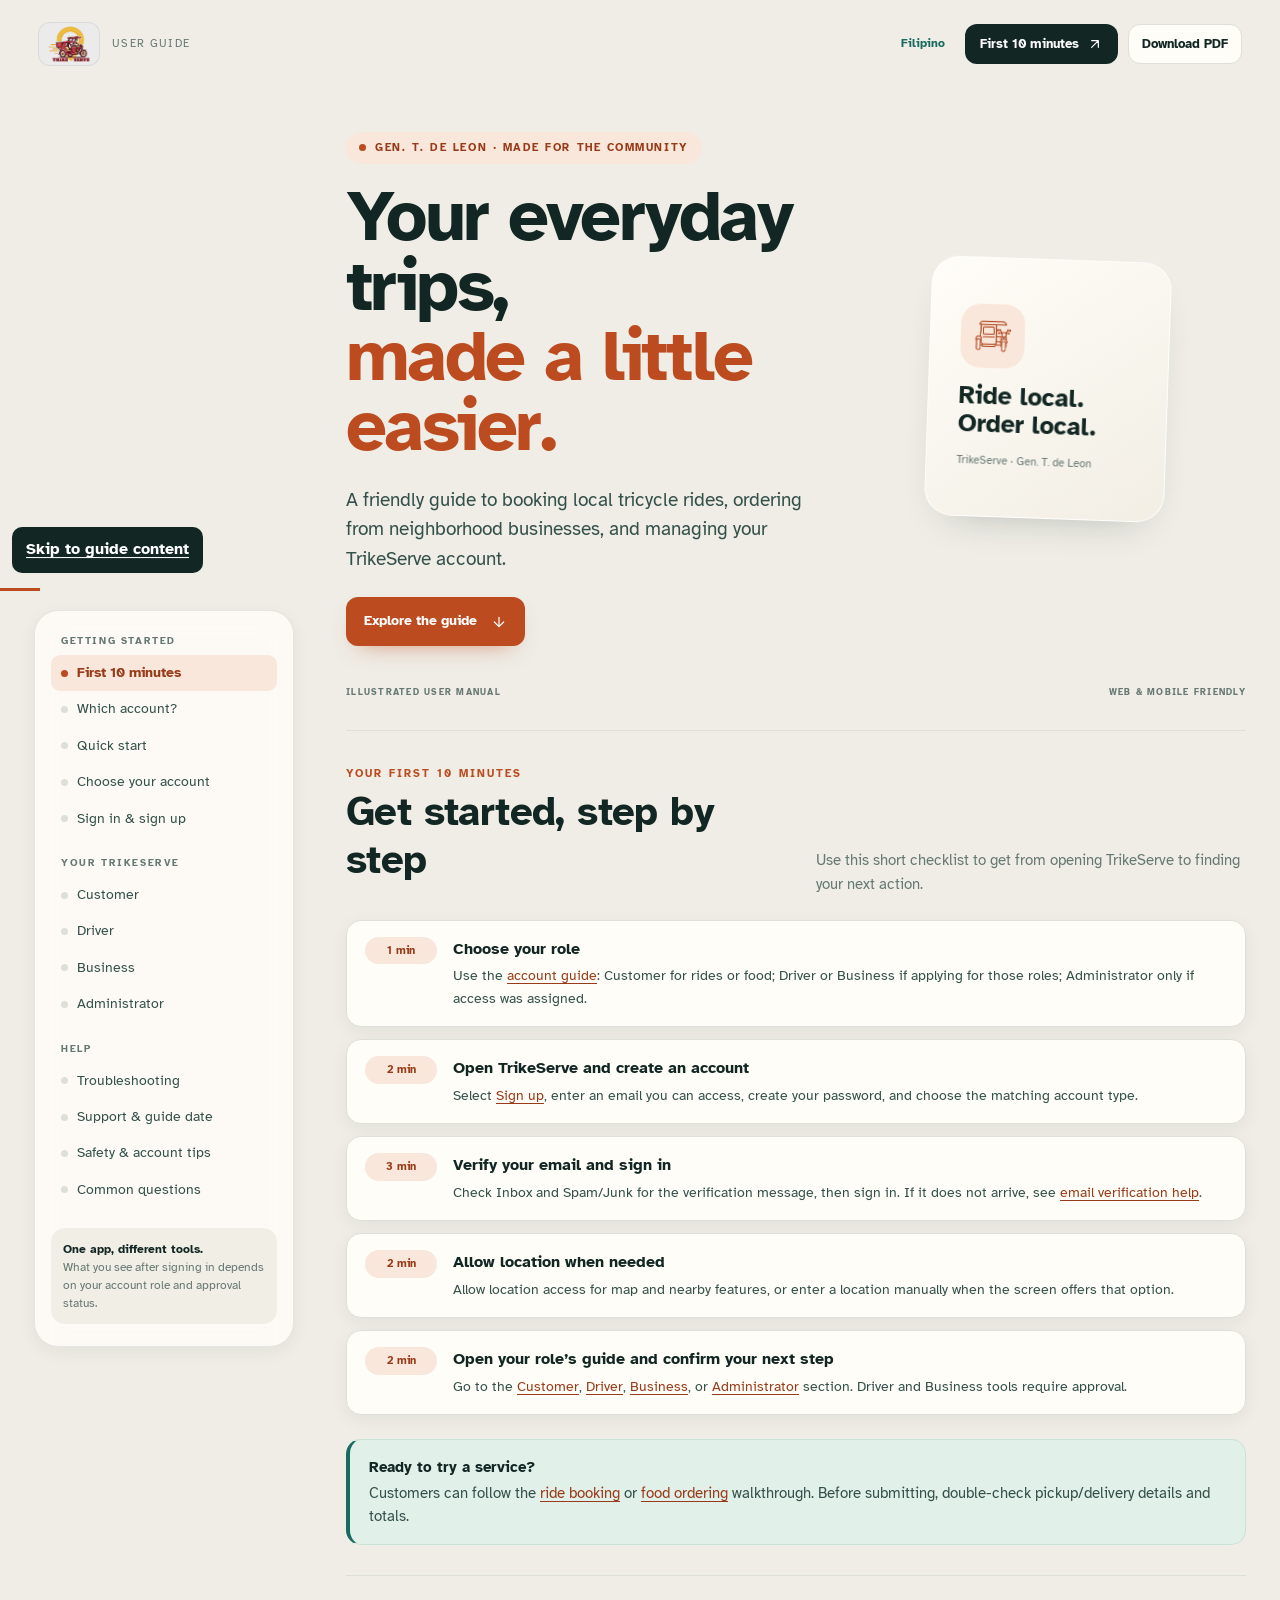
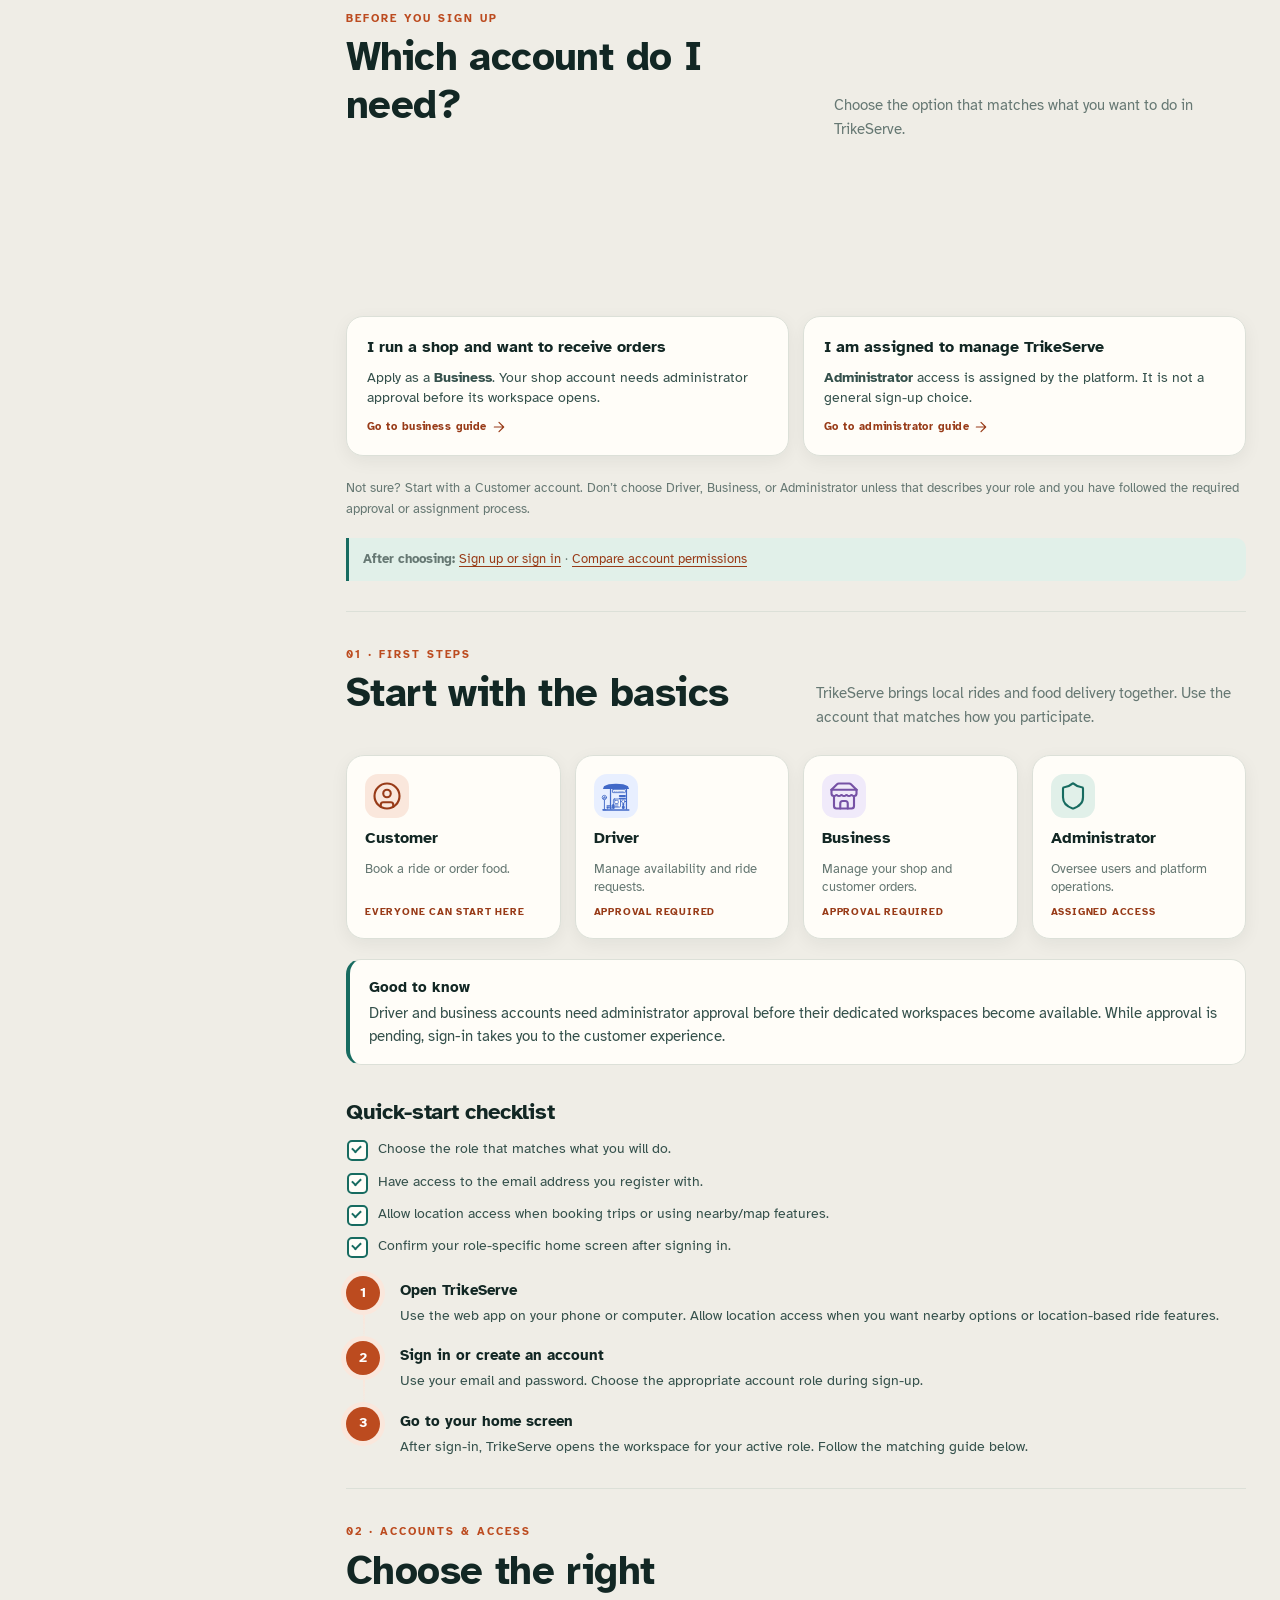
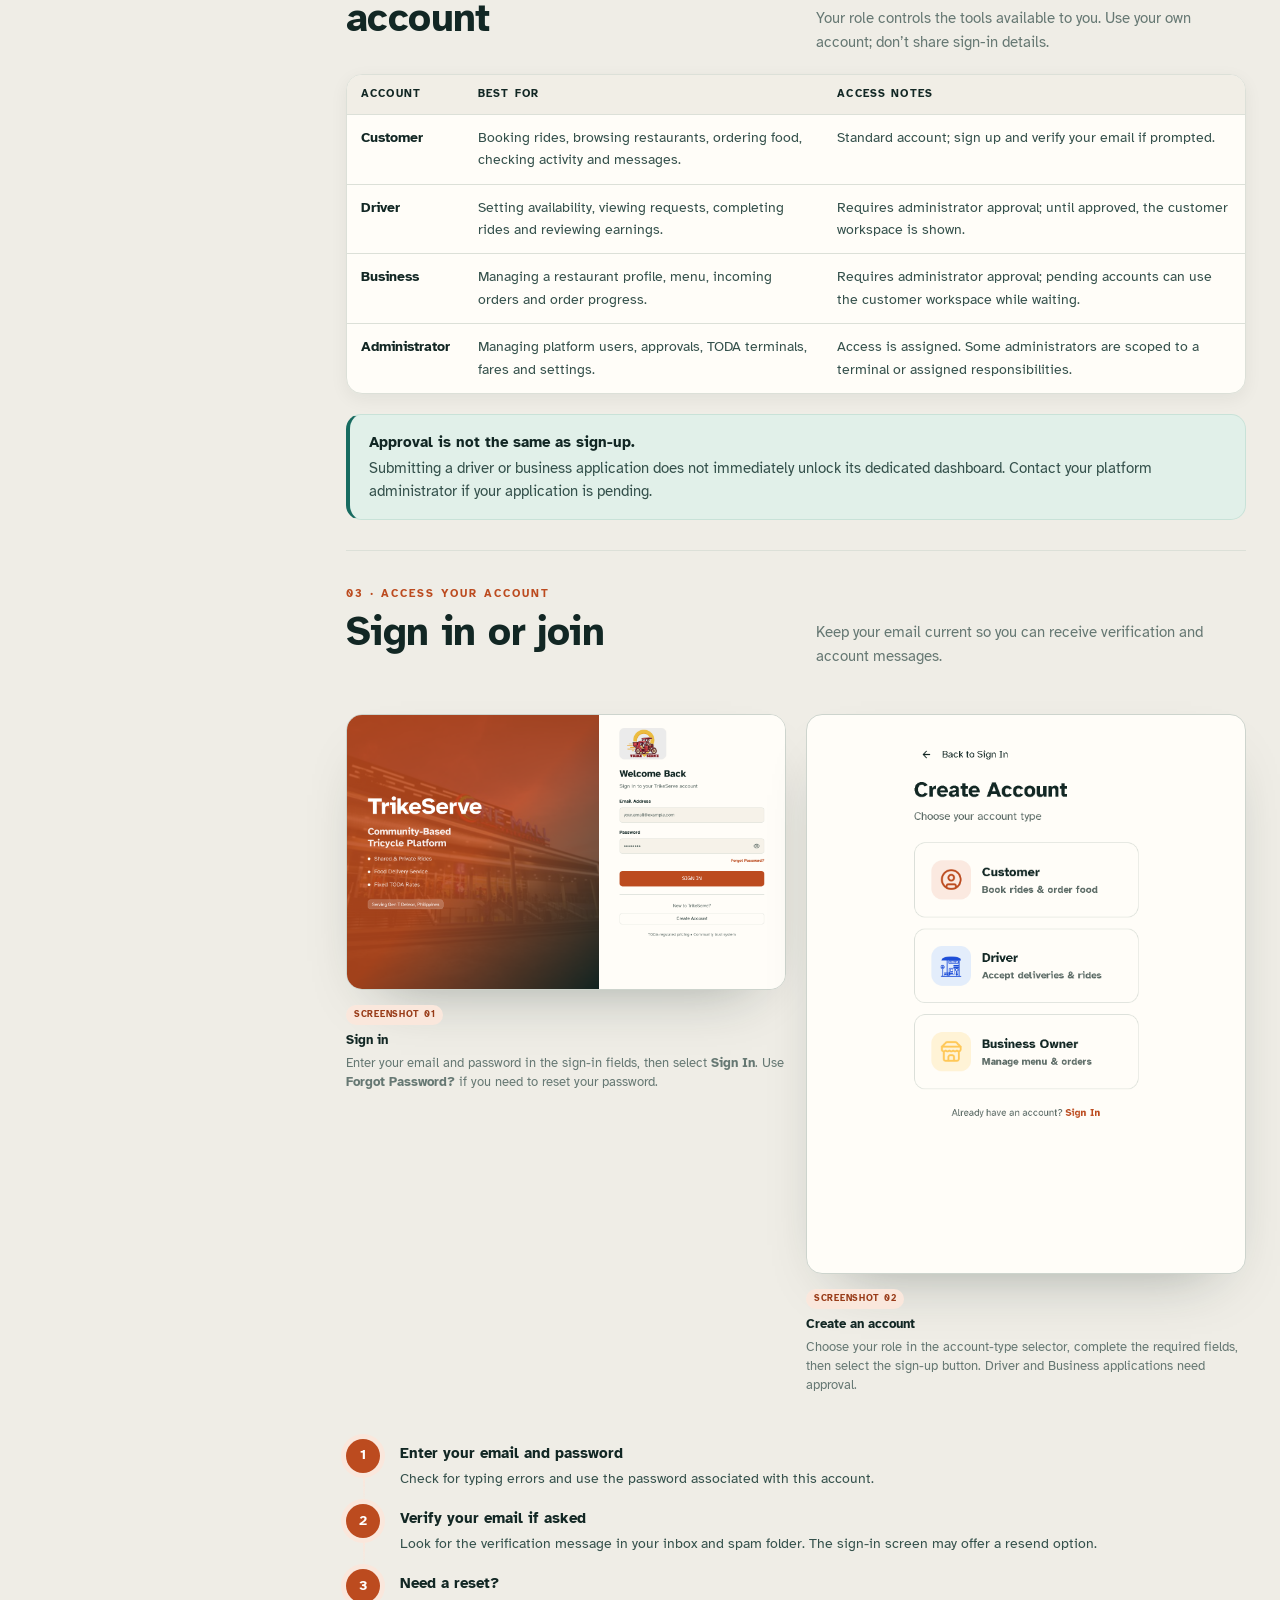
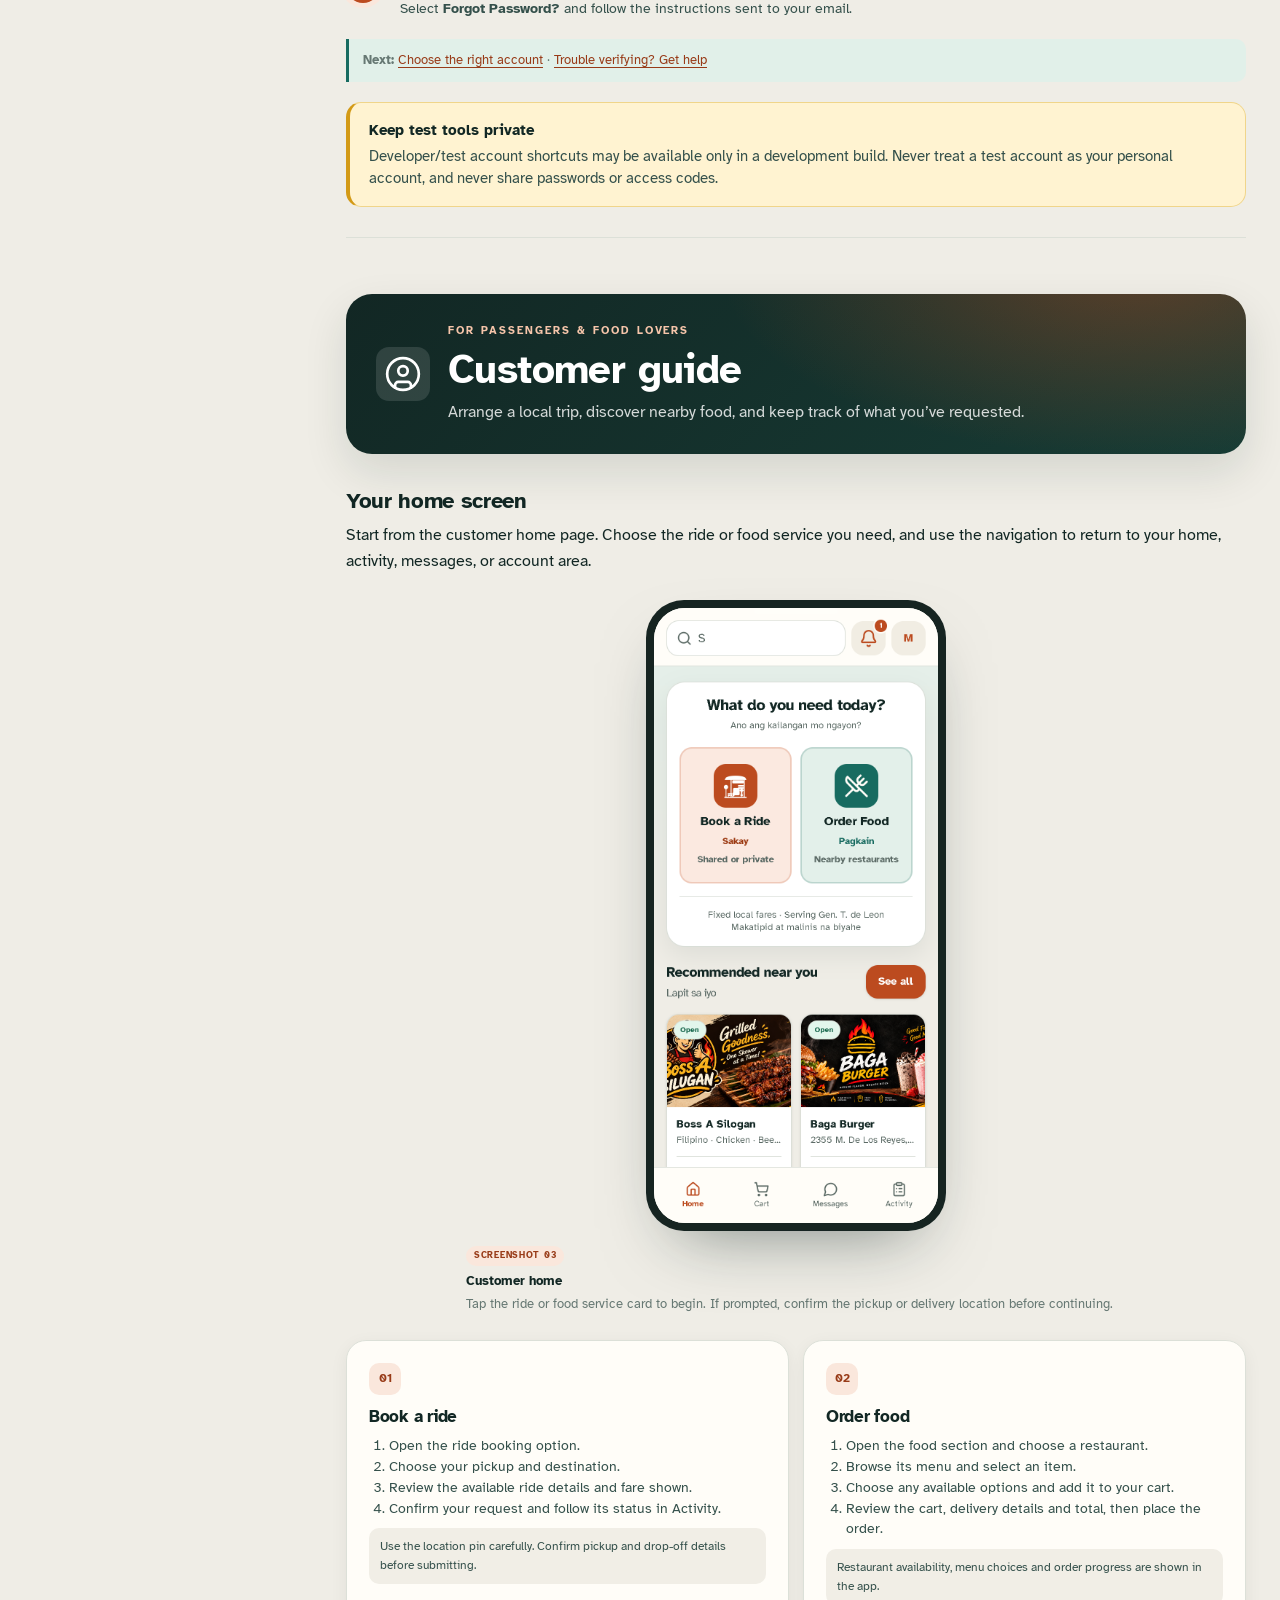
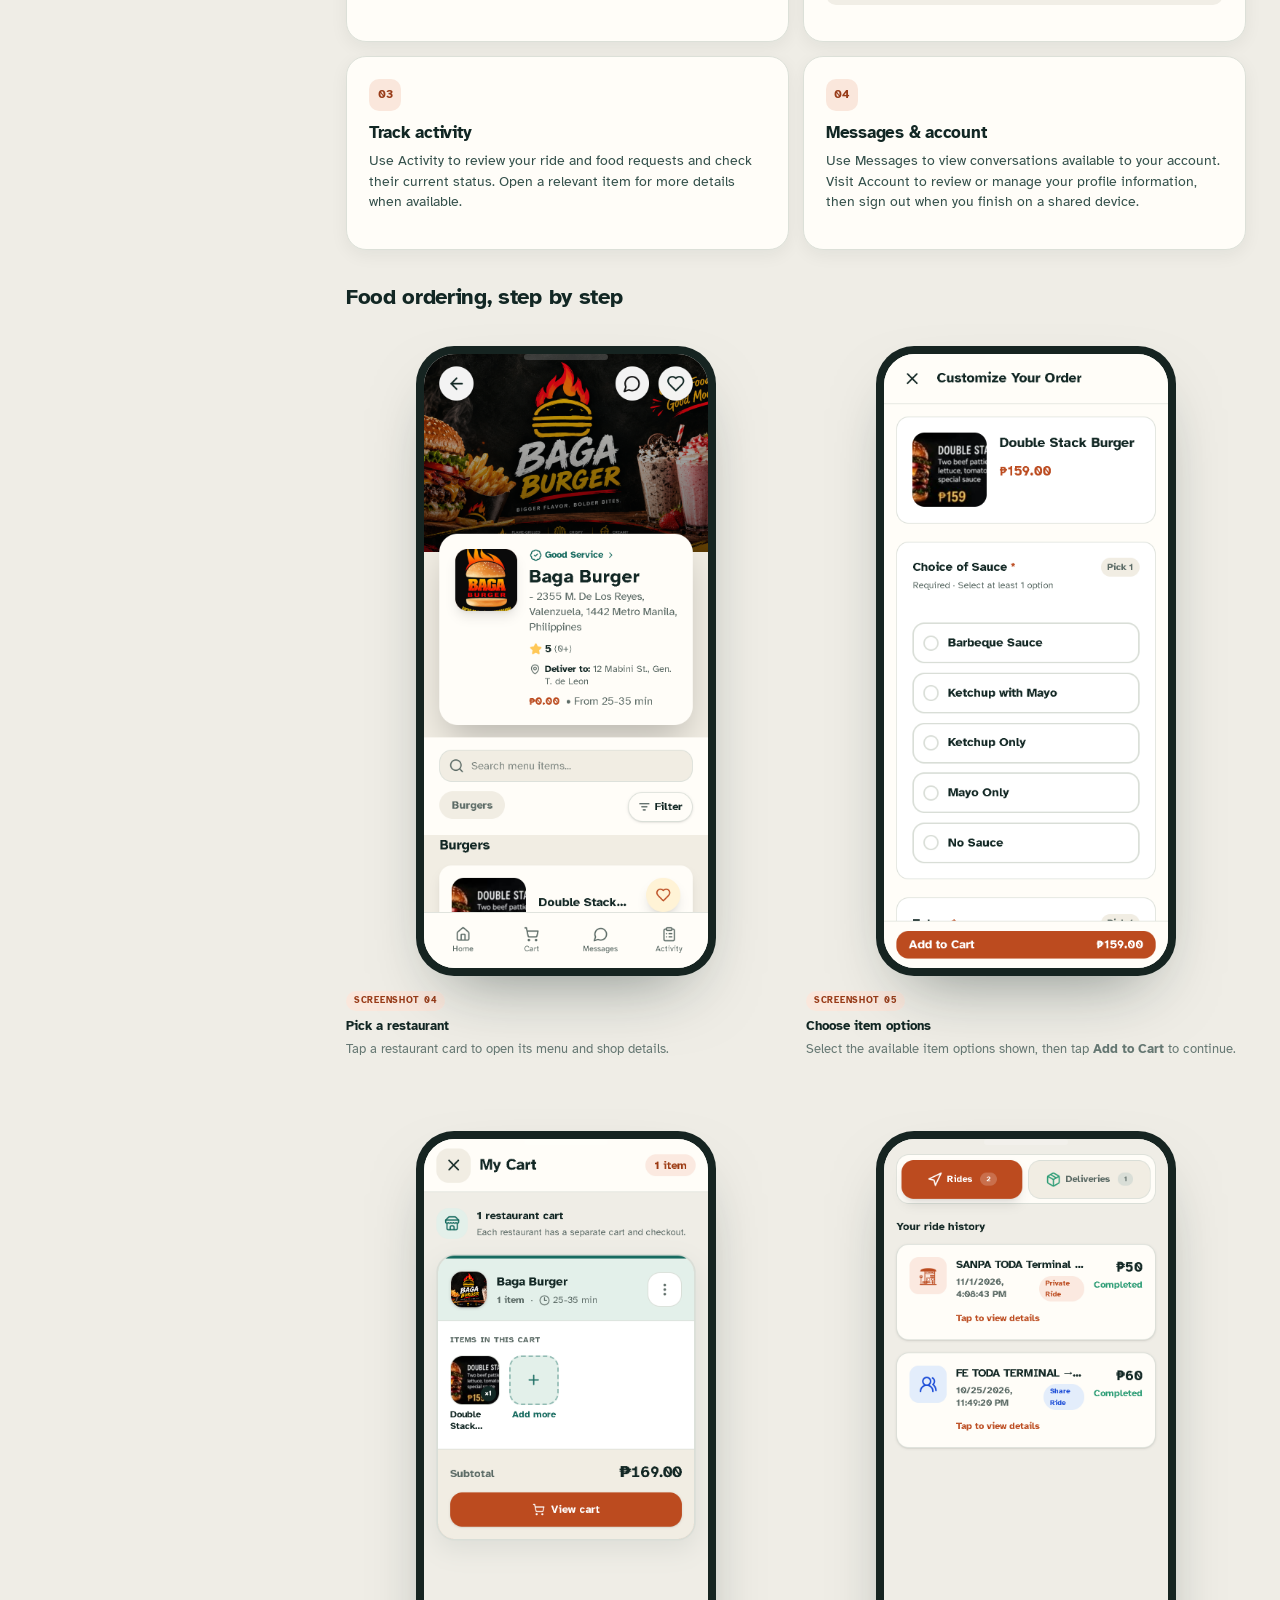
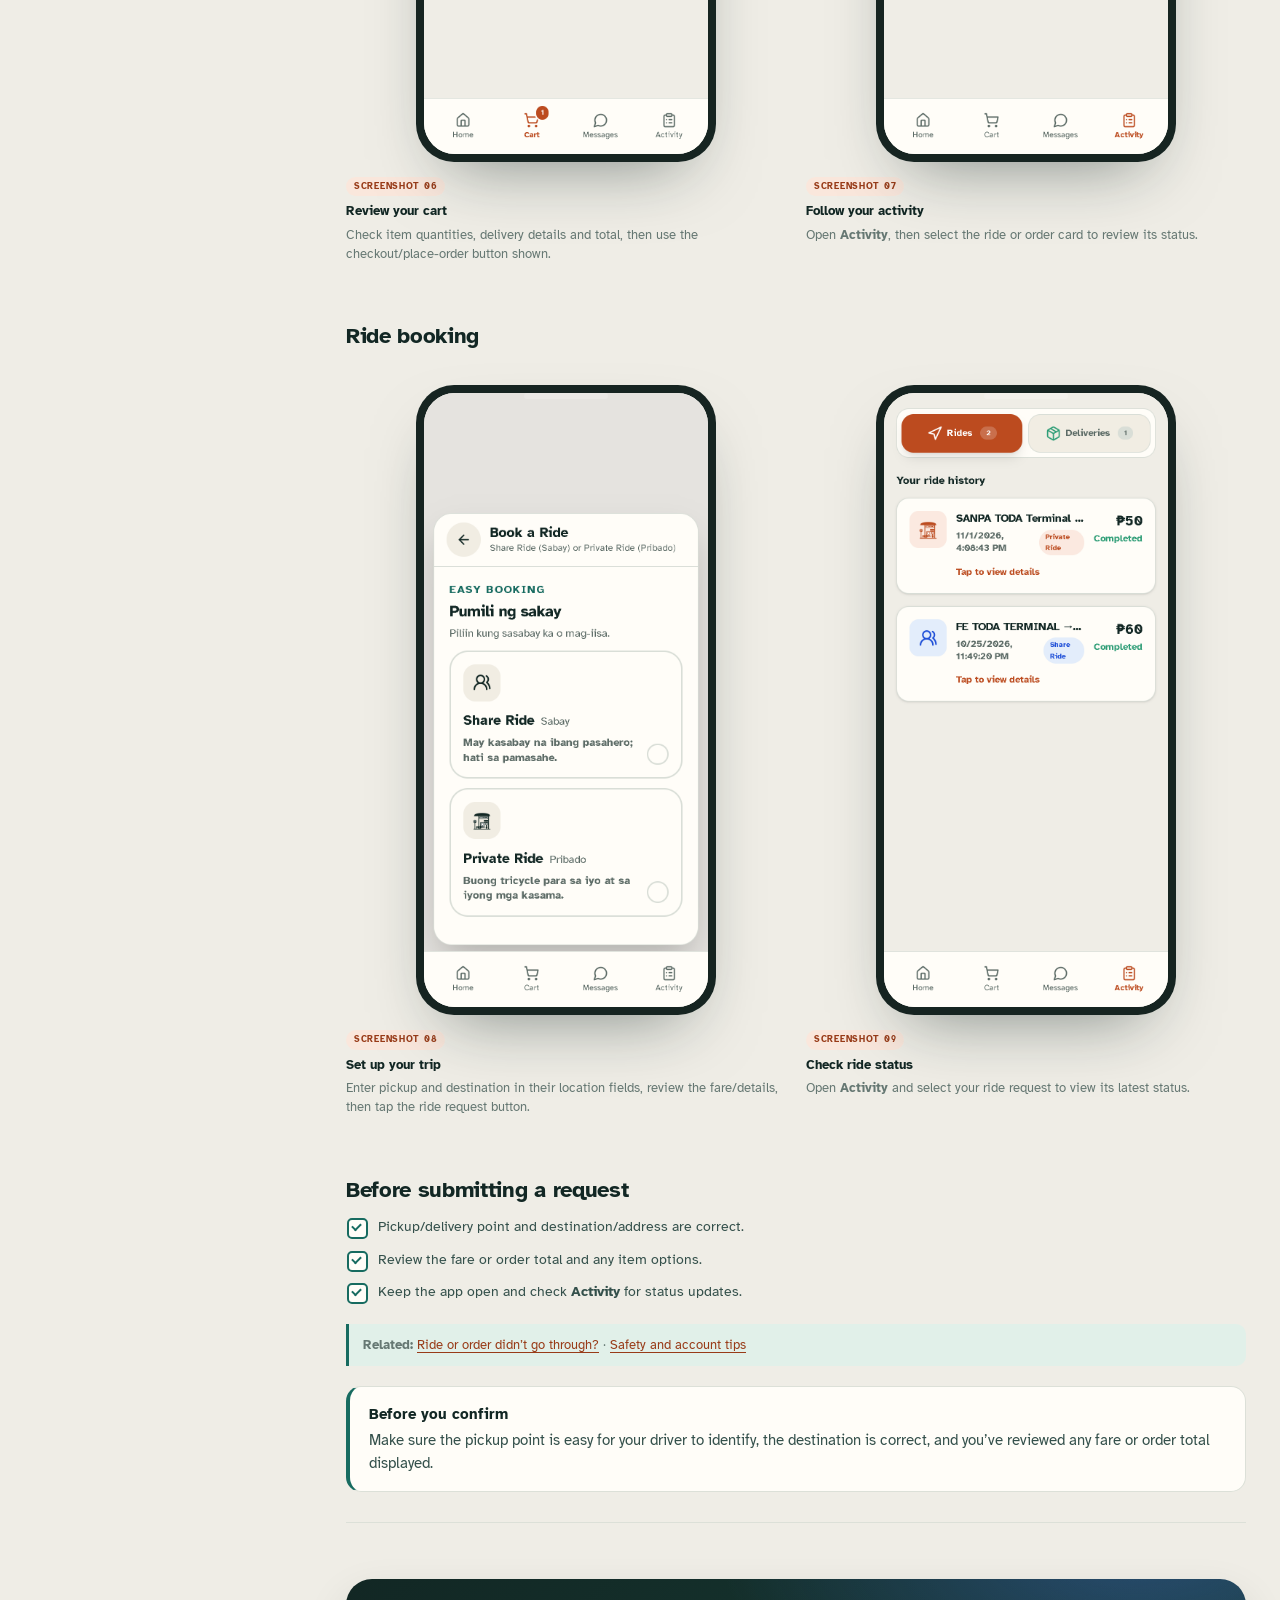
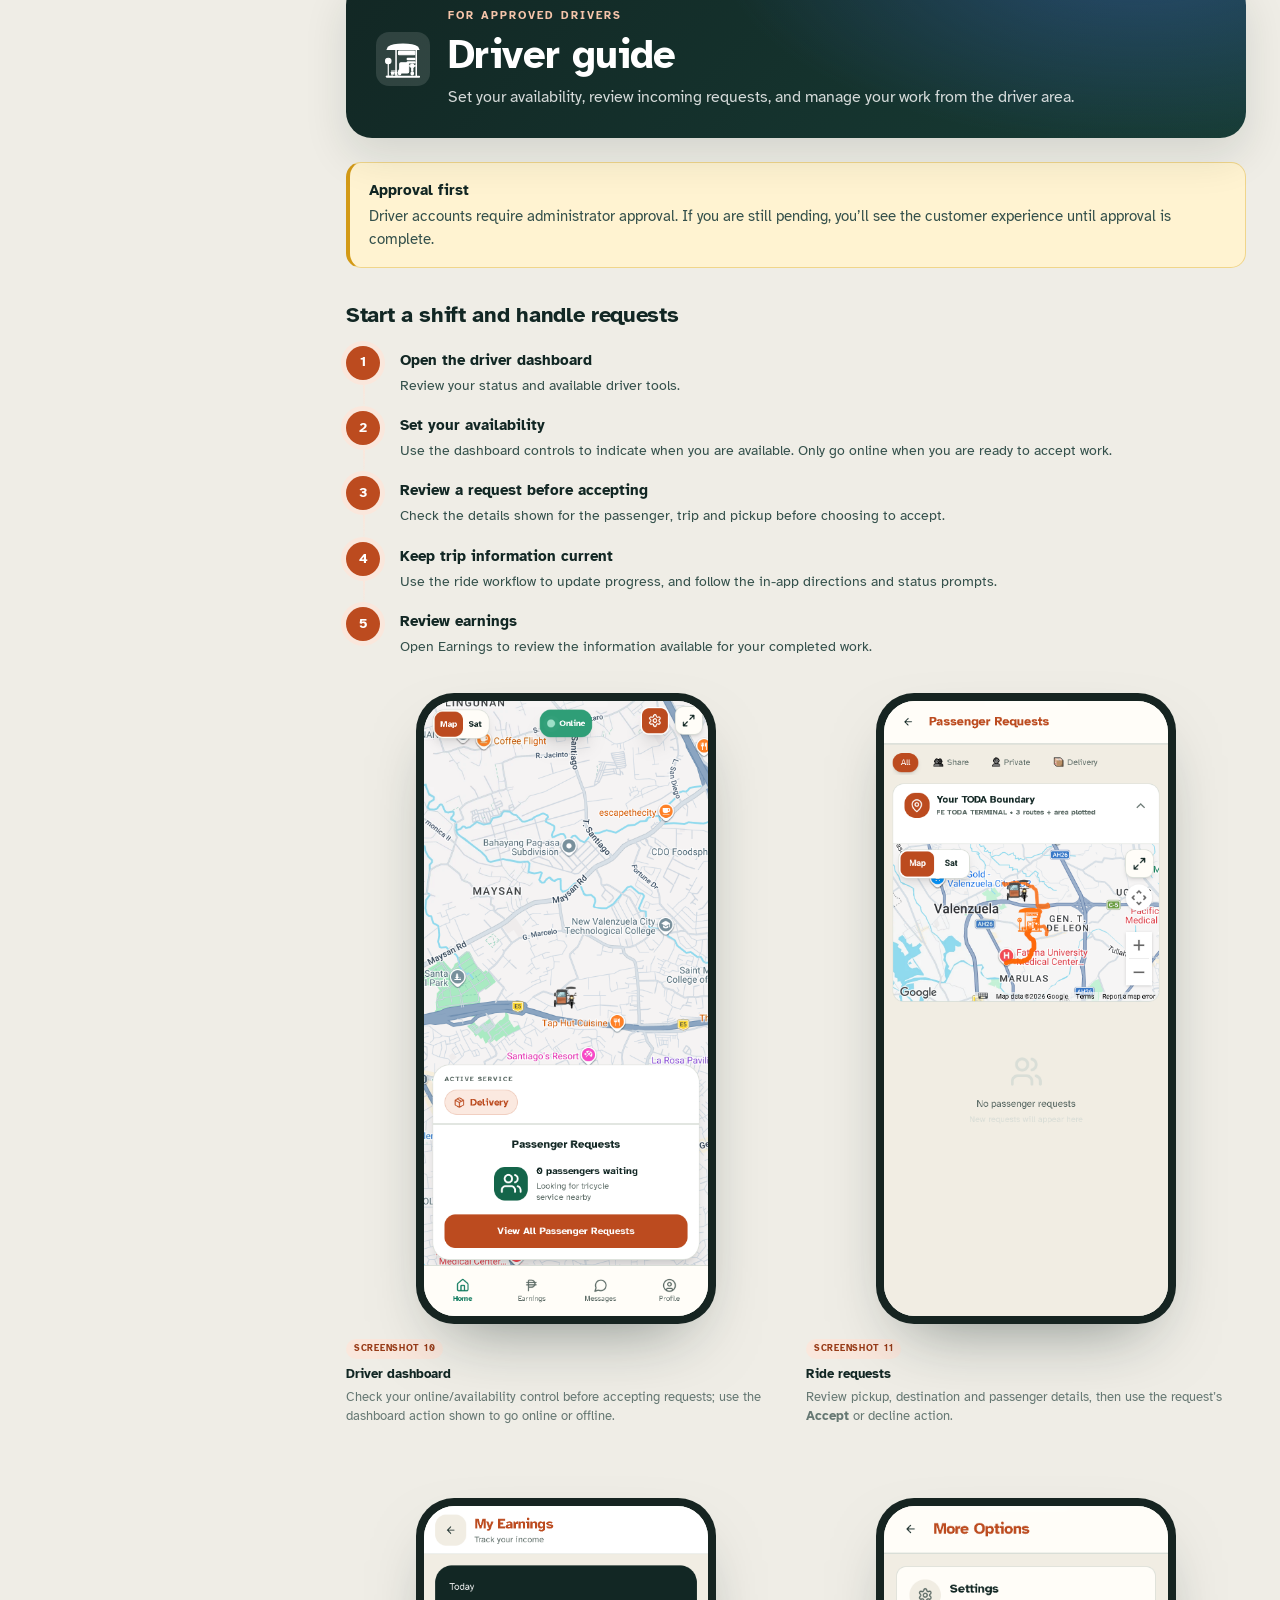
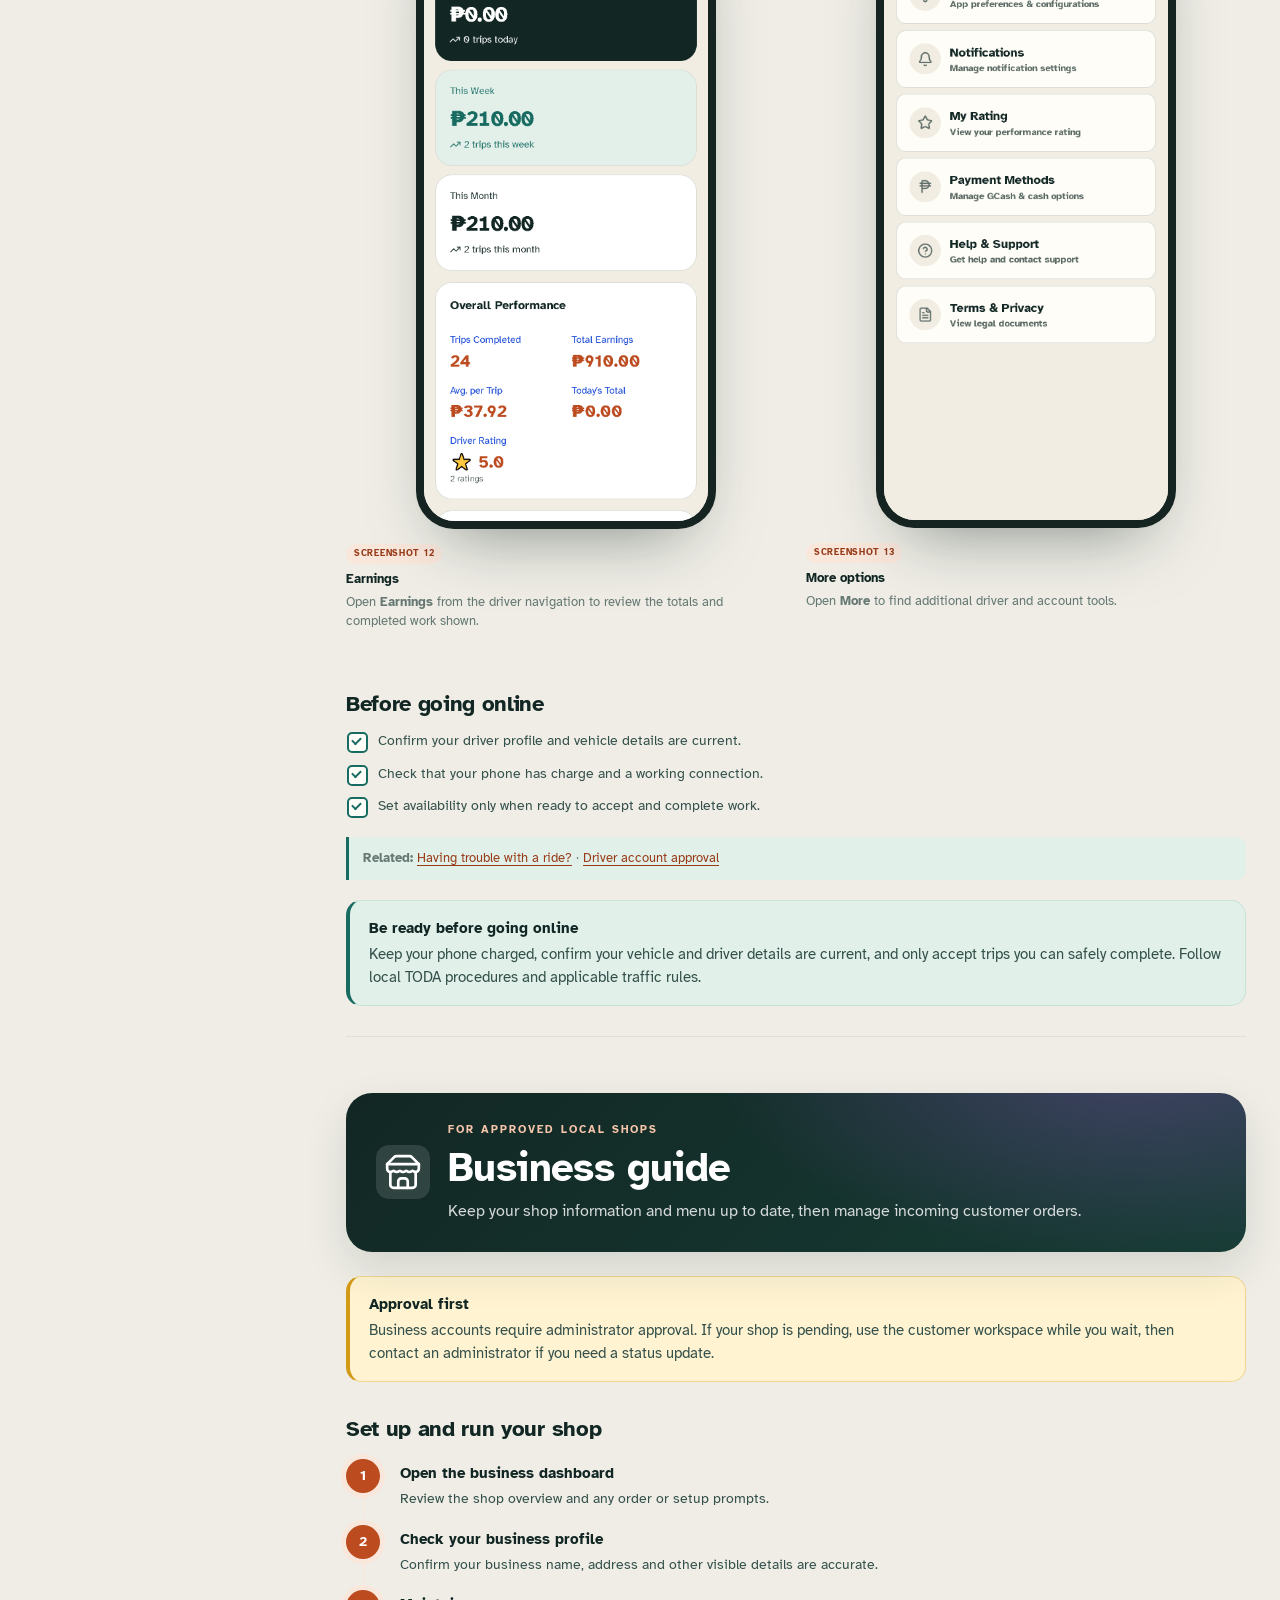
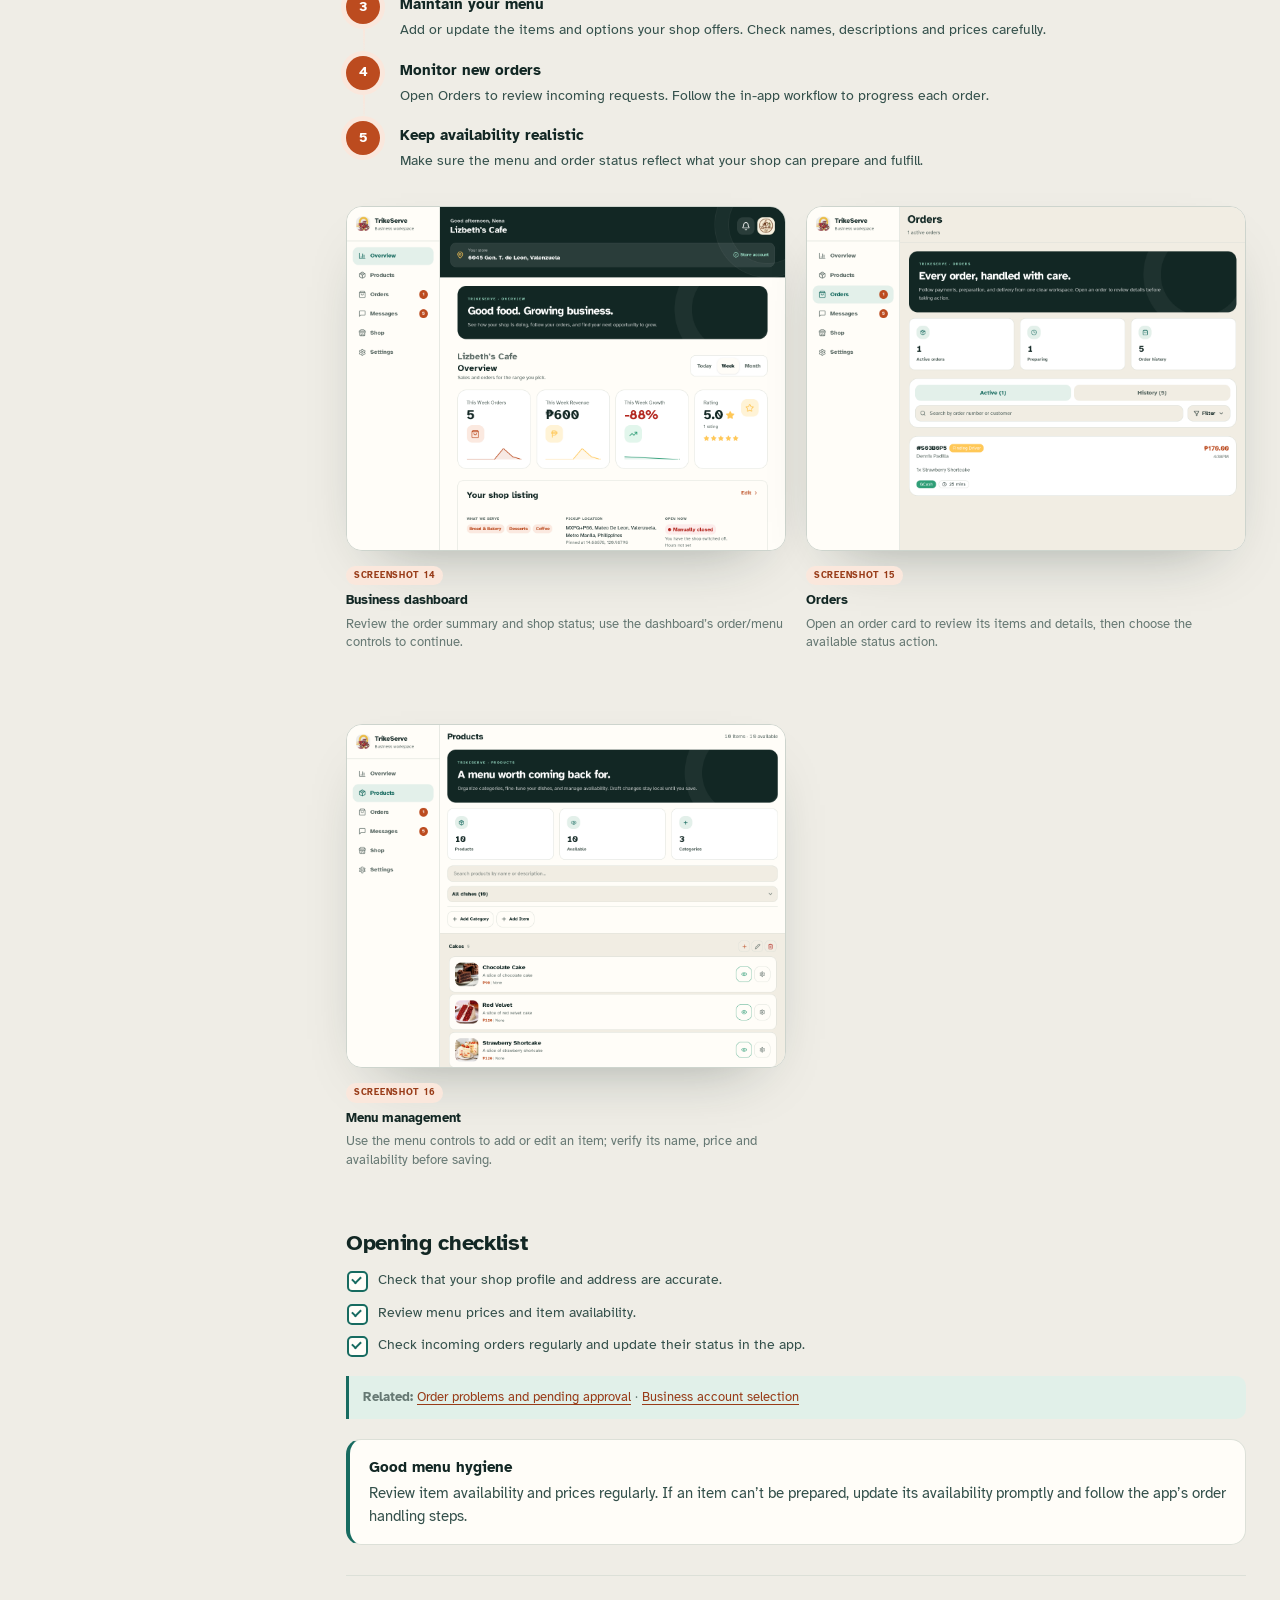
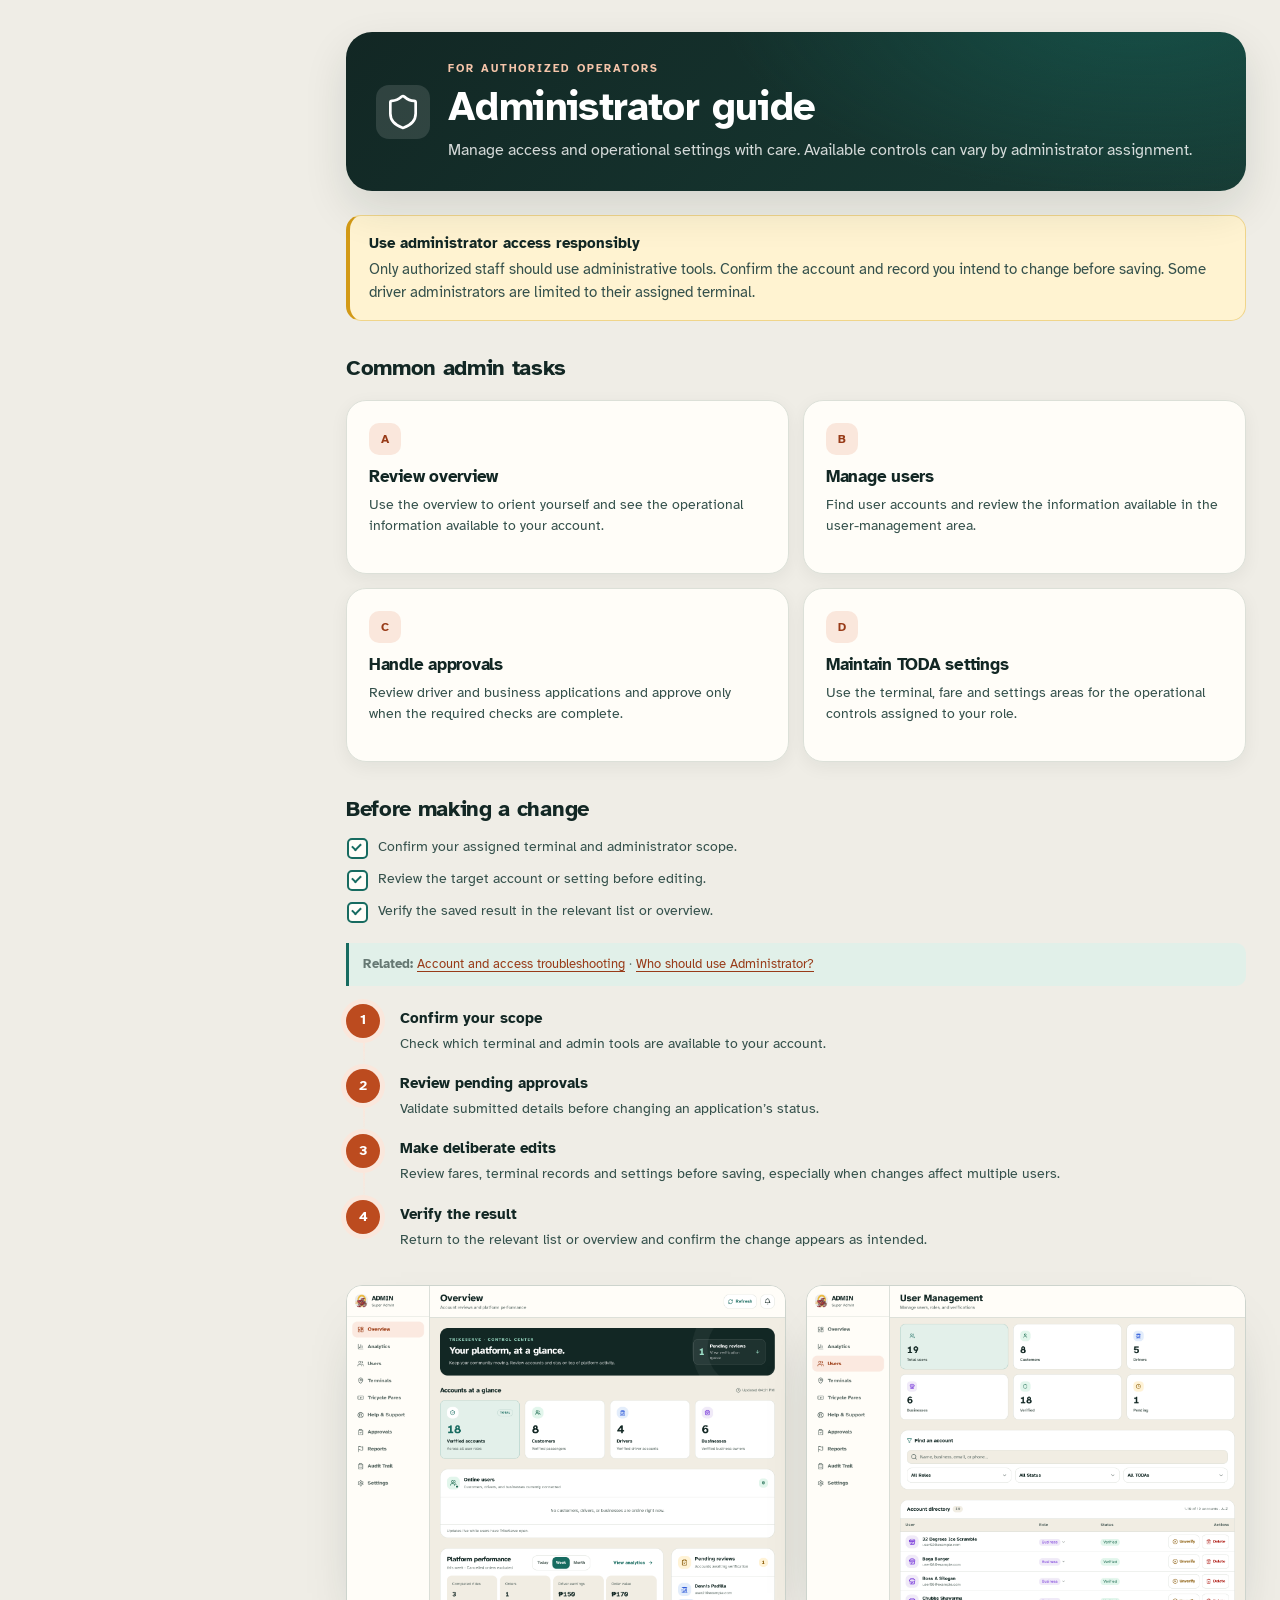
==== commit c16a96b6: "Improve manual navigation and section scrolling accessibly. Generated with Codebuff 🤖 Co-Authored-By" ====
--- a/index.html
+++ b/index.html
@@ -15,14 +15,14 @@
     <div class="top-actions"><a class="language-link" href="fil/index.html">Filipino</a><a class="top-action" href="#first-ten-minutes">First 10 minutes <svg class="inline-icon" viewBox="0 0 24 24" aria-hidden="true" focusable="false"><path d="M7 17 17 7M7 7h10v10"/></svg></a><a class="pdf-action" href="trikeserve-user-manual.pdf" download>Download PDF</a></div>
   </header>
   <nav class="mobile-nav" aria-label="Quick navigation">
-    <a href="#first-ten-minutes">First 10 min</a><a href="#account-guide">Which account?</a><a href="#accounts">Accounts</a><a href="#sign-in">Sign in</a><a href="#customer">Customer</a><a href="#rider">Driver</a><a href="#business">Business</a><a href="#admin">Admin</a><a href="#troubleshooting">Help</a><a href="#support">Support</a>
+    <a href="#first-ten-minutes">First 10 min</a><a href="#account-guide">Which account?</a><a href="#quick-start">Quick start</a><a href="#accounts">Accounts</a><a href="#sign-in">Sign in</a><a href="#customer">Customer</a><a href="#rider">Driver</a><a href="#business">Business</a><a href="#admin">Admin</a><a href="#troubleshooting">Help</a><a href="#support">Support</a>
   </nav>
   <div class="shell" id="top">
     <aside class="sidebar" aria-label="Manual contents">
       <div class="nav-title">GETTING STARTED</div>
       <a href="#first-ten-minutes"><span class="nav-dot"></span>First 10 minutes</a>
+      <a href="#account-guide"><span class="nav-dot"></span>Which account?</a>
       <a href="#quick-start"><span class="nav-dot"></span>Quick start</a>
-      <a href="#account-guide"><span class="nav-dot"></span>Which account?</a>
       <a href="#accounts"><span class="nav-dot"></span>Choose your account</a>
       <a href="#sign-in"><span class="nav-dot"></span>Sign in &amp; sign up</a>
       <div class="nav-title">YOUR TRIKESERVE</div>
@@ -346,10 +346,15 @@
         revealObserver.unobserve(entry.target);
       }
     }), { threshold: 0.08 });
-    document.querySelectorAll('.doc-section, .role-card, .decision-card').forEach(element => {
-      element.classList.add('scroll-reveal');
-      revealObserver.observe(element);
-    });
+    const reducedMotion = matchMedia('(prefers-reduced-motion: reduce)');
+    if (!reducedMotion.matches && 'IntersectionObserver' in window) {
+      document.querySelectorAll('.doc-section, .role-card, .decision-card').forEach(element => {
+        element.classList.add('scroll-reveal');
+        revealObserver.observe(element);
+      });
+    } else {
+      document.querySelectorAll('.doc-section, .role-card, .decision-card').forEach(element => element.classList.add('is-revealed'));
+    }
 
     const progress = document.querySelector('.reading-progress');
     let progressTicking = false;
--- a/assets/manual.css
+++ b/assets/manual.css
@@ -18,7 +18,12 @@
 @media(max-width:759px){.shell{padding:0 22px}.decision-grid{grid-template-columns:1fr;gap:10px}.decision-card{padding:16px}.hero{grid-template-columns:1fr;padding-top:24px;gap:4px}.hero-art{min-height:300px}.hero-card{width:200px;min-height:210px}.section-head{display:block}.section-head>p{margin-top:8px}.figure-grid{grid-template-columns:1fr}.browser-frame{max-height:none}.browser-frame img{max-height:480px;object-fit:contain}.phone-frame{width:min(100%,320px)}}
 @media(max-width:480px){.language-link{font-size:10px;padding:7px 6px}.top-actions{min-width:0;max-width:calc(100vw - 88px);gap:5px}.top-action,.pdf-action{padding:7px 8px;font-size:9px}.top-action{gap:4px;white-space:normal;line-height:1.2}.pdf-action{white-space:normal;line-height:1.2;text-align:center}.ten-minute-list>li{grid-template-columns:1fr;gap:7px;padding:14px}.ten-minute-list .minute{justify-self:start}.shell{padding:0 18px}.topbar{padding:13px 18px 10px}.brand{gap:8px}.brand img{width:auto;height:36px;max-width:48px;flex-shrink:0}.brand span{font-size:9px}.top-action{padding:8px 10px;font-size:11px}.pdf-action{padding:7px 9px;font-size:10px}.mobile-nav{gap:6px;padding:8px 14px}.mobile-nav a{padding:7px 10px;font-size:11px}.hero{min-height:auto;padding:26px 0 44px}.kicker{max-width:100%;font-size:9px;letter-spacing:.09em;padding:7px 10px}.hero h1{font-size:clamp(2.35rem,11vw,3rem)}.hero .sub{font-size:15.5px}.hero-art{min-height:250px}.hero-card{width:174px;min-height:184px;padding:19px}.hero-card>span{width:48px;height:48px}.hero-card .hero-vehicle{width:48px;height:48px}.hero-vehicle svg,.hero-vehicle img{width:36px;height:36px}.hero-card strong{font-size:20px}.hero-foot{font-size:6.5px;letter-spacing:.08em}.role-grid,.card-grid{grid-template-columns:1fr}.role-card{padding:16px;display:grid;grid-template-columns:46px 1fr;align-items:center;column-gap:12px}.role-card .role-icon{grid-row:span 3}.role-card small{margin:0}.role-banner{padding:18px 16px;gap:10px;border-radius:20px}.role-banner>.role-icon{flex-basis:40px;width:40px;height:40px;font-size:21px}.role-banner .eyebrow{font-size:9px;letter-spacing:.12em}.role-banner h2{font-size:1.65rem}.role-banner p{font-size:13px}.doc-section{padding-top:24px;margin-top:22px}.steps>li{padding-left:46px}.steps>li>span{font-size:13px}.callout{padding:14px;font-size:13.5px}.card{padding:17px}.phone-frame{width:min(100%,300px);border-radius:30px;padding:6px}.phone-frame img{border-radius:24px}.figure-grid{gap:26px}table{min-width:620px}.footer-main{grid-template-columns:1fr;gap:18px}.footer-links{grid-template-columns:repeat(2,max-content);justify-content:start;max-width:none;padding-top:0}.footer-bottom{display:grid;gap:6px;margin-top:18px}.backtop{right:12px;bottom:12px;width:40px;height:40px}}
 @media(max-width:360px){.shell{padding-inline:14px}.topbar{padding-inline:14px}.top-action{font-size:10px}.pdf-action{font-size:9px;padding:7px}.mobile-nav{padding-inline:10px}.hero h1{font-size:2.2rem}.hero-art{min-height:225px}.hero-card{width:160px;min-height:170px}.hero-foot{font-size:6px}}
-@media(prefers-reduced-motion:reduce){html{scroll-behavior:auto}*,*:before,*:after{transition-duration:.01ms!important;animation-duration:.01ms!important}}
+html{scroll-behavior:smooth;scroll-snap-type:y mandatory;scroll-padding-top:86px}
+.doc-section{scroll-snap-align:start;scroll-snap-stop:always;scroll-margin-top:86px}
+@media(max-width:1199px){html{scroll-padding-top:58px}.doc-section{scroll-margin-top:58px}}
+@media(max-width:759px){html{scroll-snap-type:y proximity}.doc-section{scroll-snap-stop:normal}}
+@media(max-height:700px){html{scroll-snap-type:y proximity}.doc-section{scroll-snap-stop:normal}}
+@media(prefers-reduced-motion:reduce){html{scroll-snap-type:none;scroll-behavior:auto}*,*:before,*:after{transition-duration:.01ms!important;animation-duration:.01ms!important}}
 .reading-progress{position:fixed;inset:0 0 auto;z-index:1000;height:3px;background:transparent;pointer-events:none}.reading-progress span{display:block;width:var(--progress,0%);height:100%;background:var(--coral);transform-origin:left;transition:width .12s linear}
 .hero-card-arrive{animation:hero-arrive .7s cubic-bezier(.2,.8,.2,1) both}@keyframes hero-arrive{from{opacity:0;transform:translateY(18px) rotate(2deg)}to{opacity:1;transform:translateY(0) rotate(2deg)}}
 .role-card:focus-visible,.decision-card:focus-visible{transform:translateY(-3px);border-color:var(--coral);box-shadow:0 12px 28px rgba(18,39,36,.13)}.role-card,.decision-card{transition:transform .2s ease,border-color .2s ease,box-shadow .2s ease}
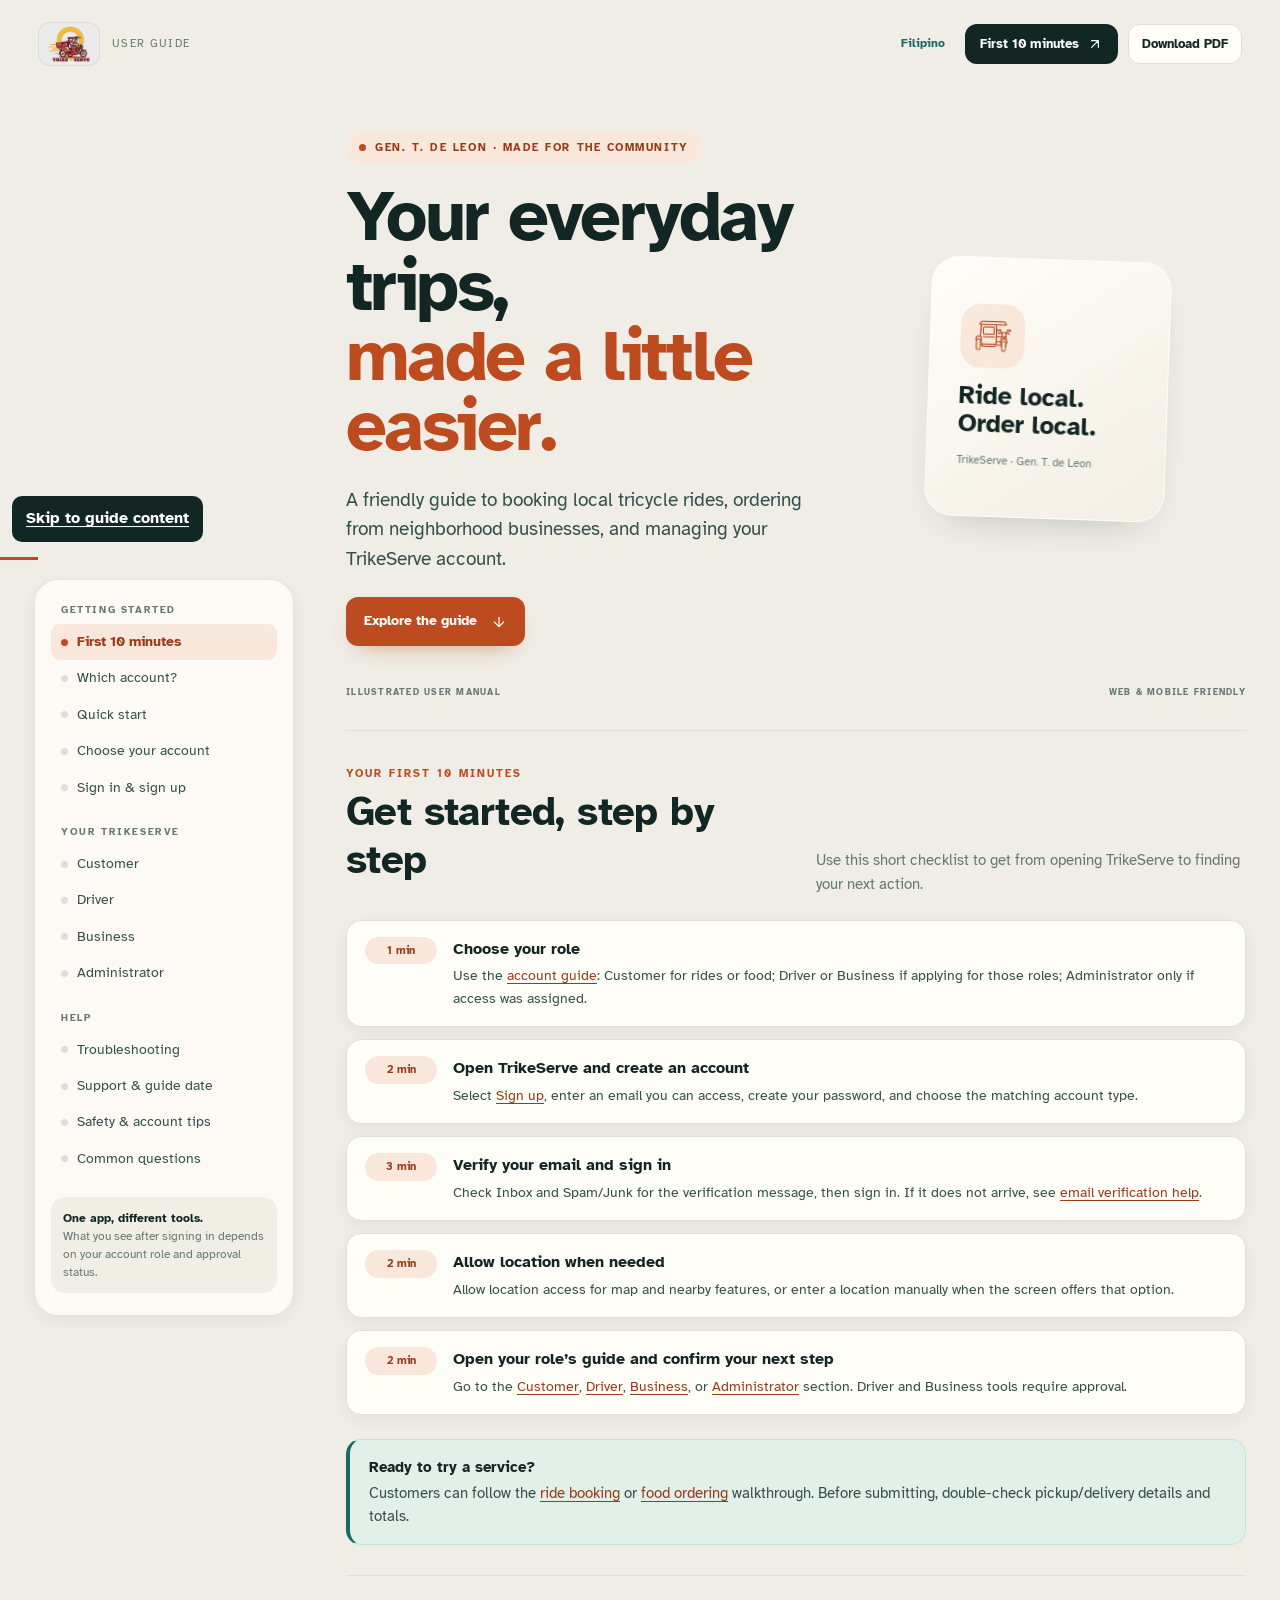
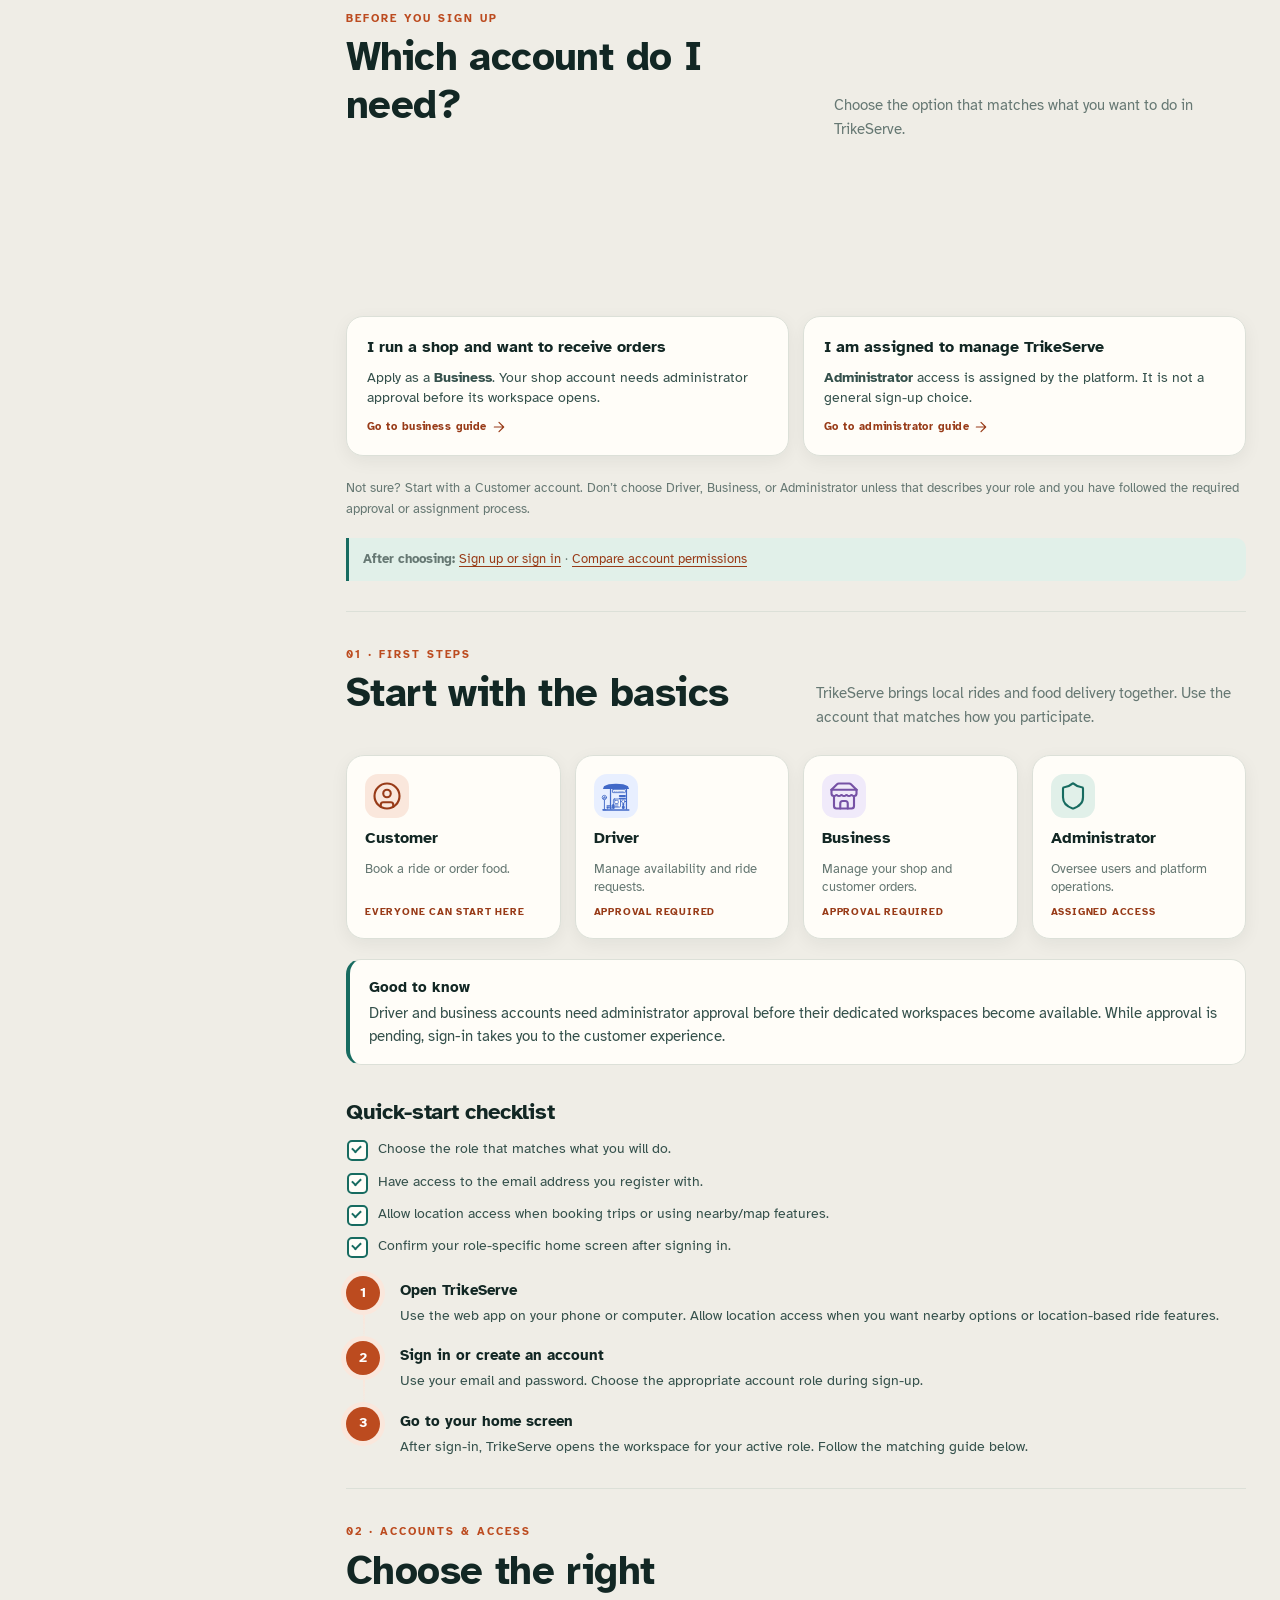
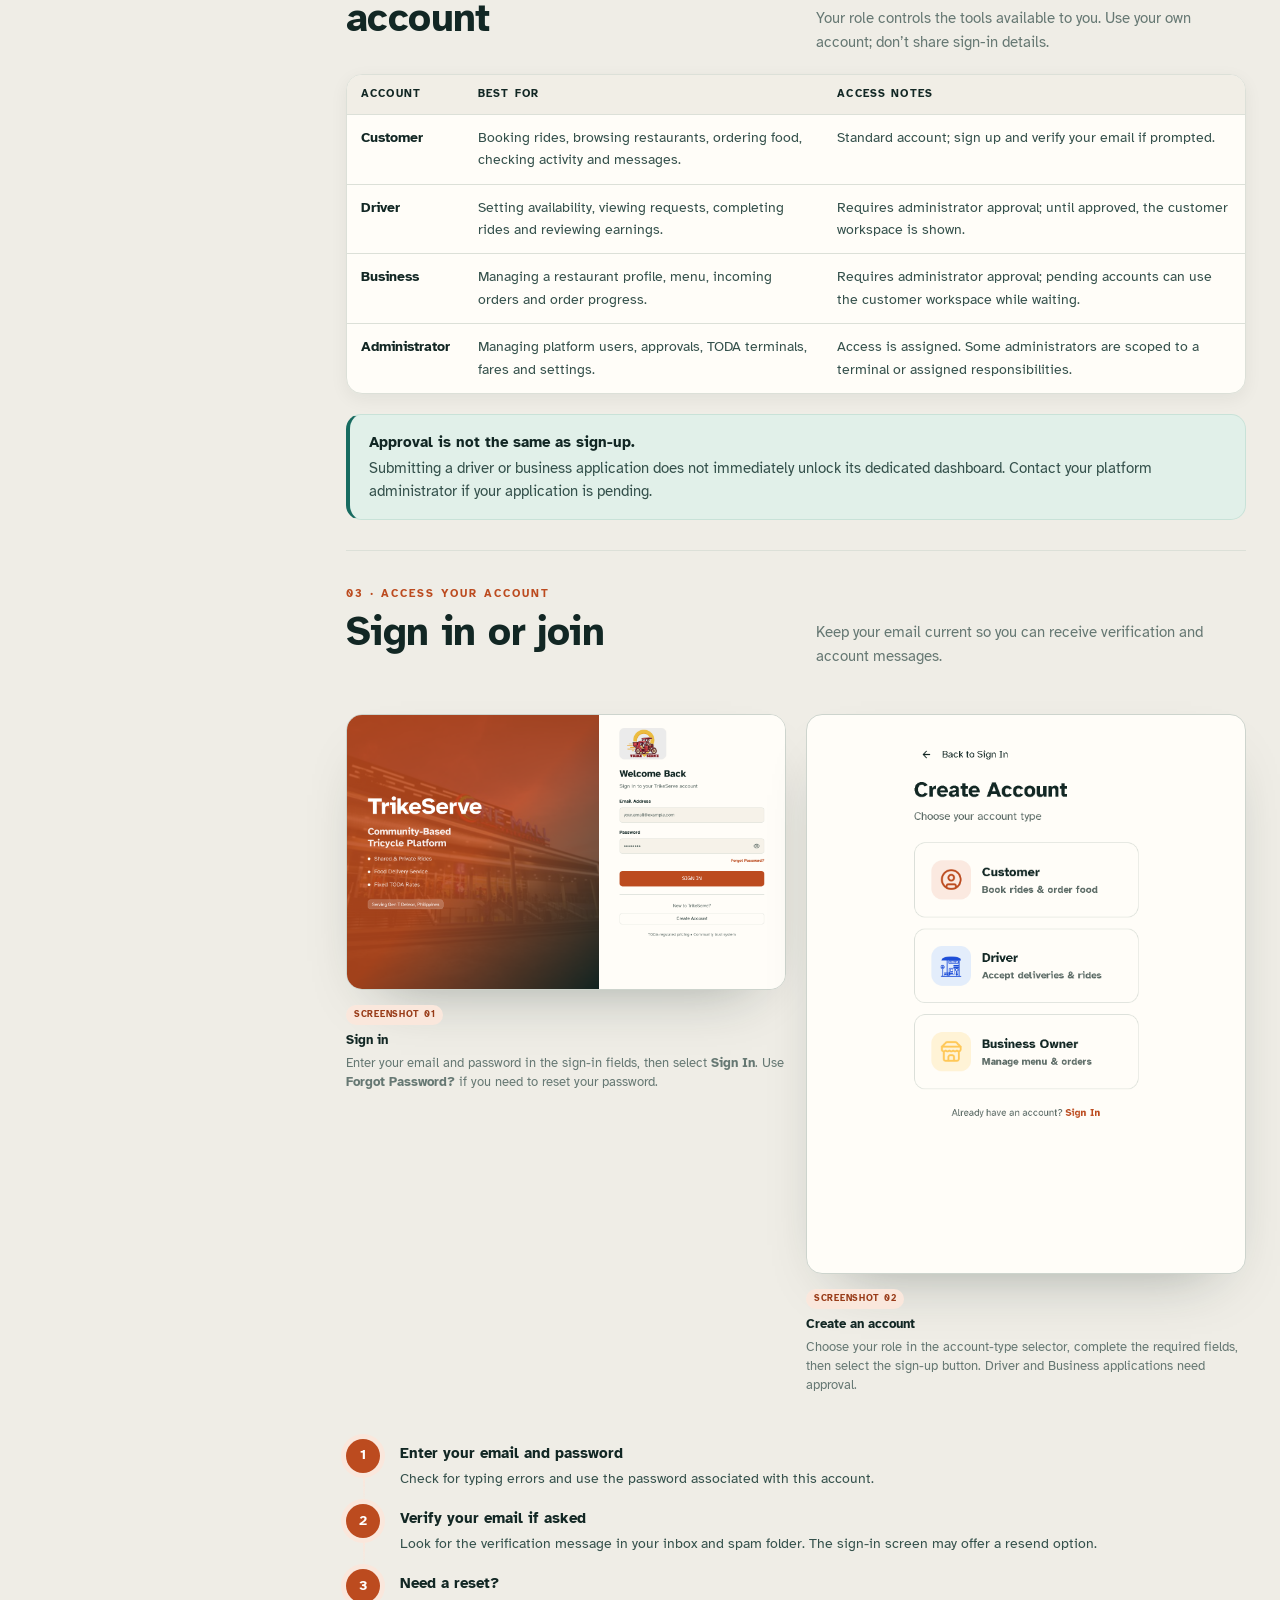
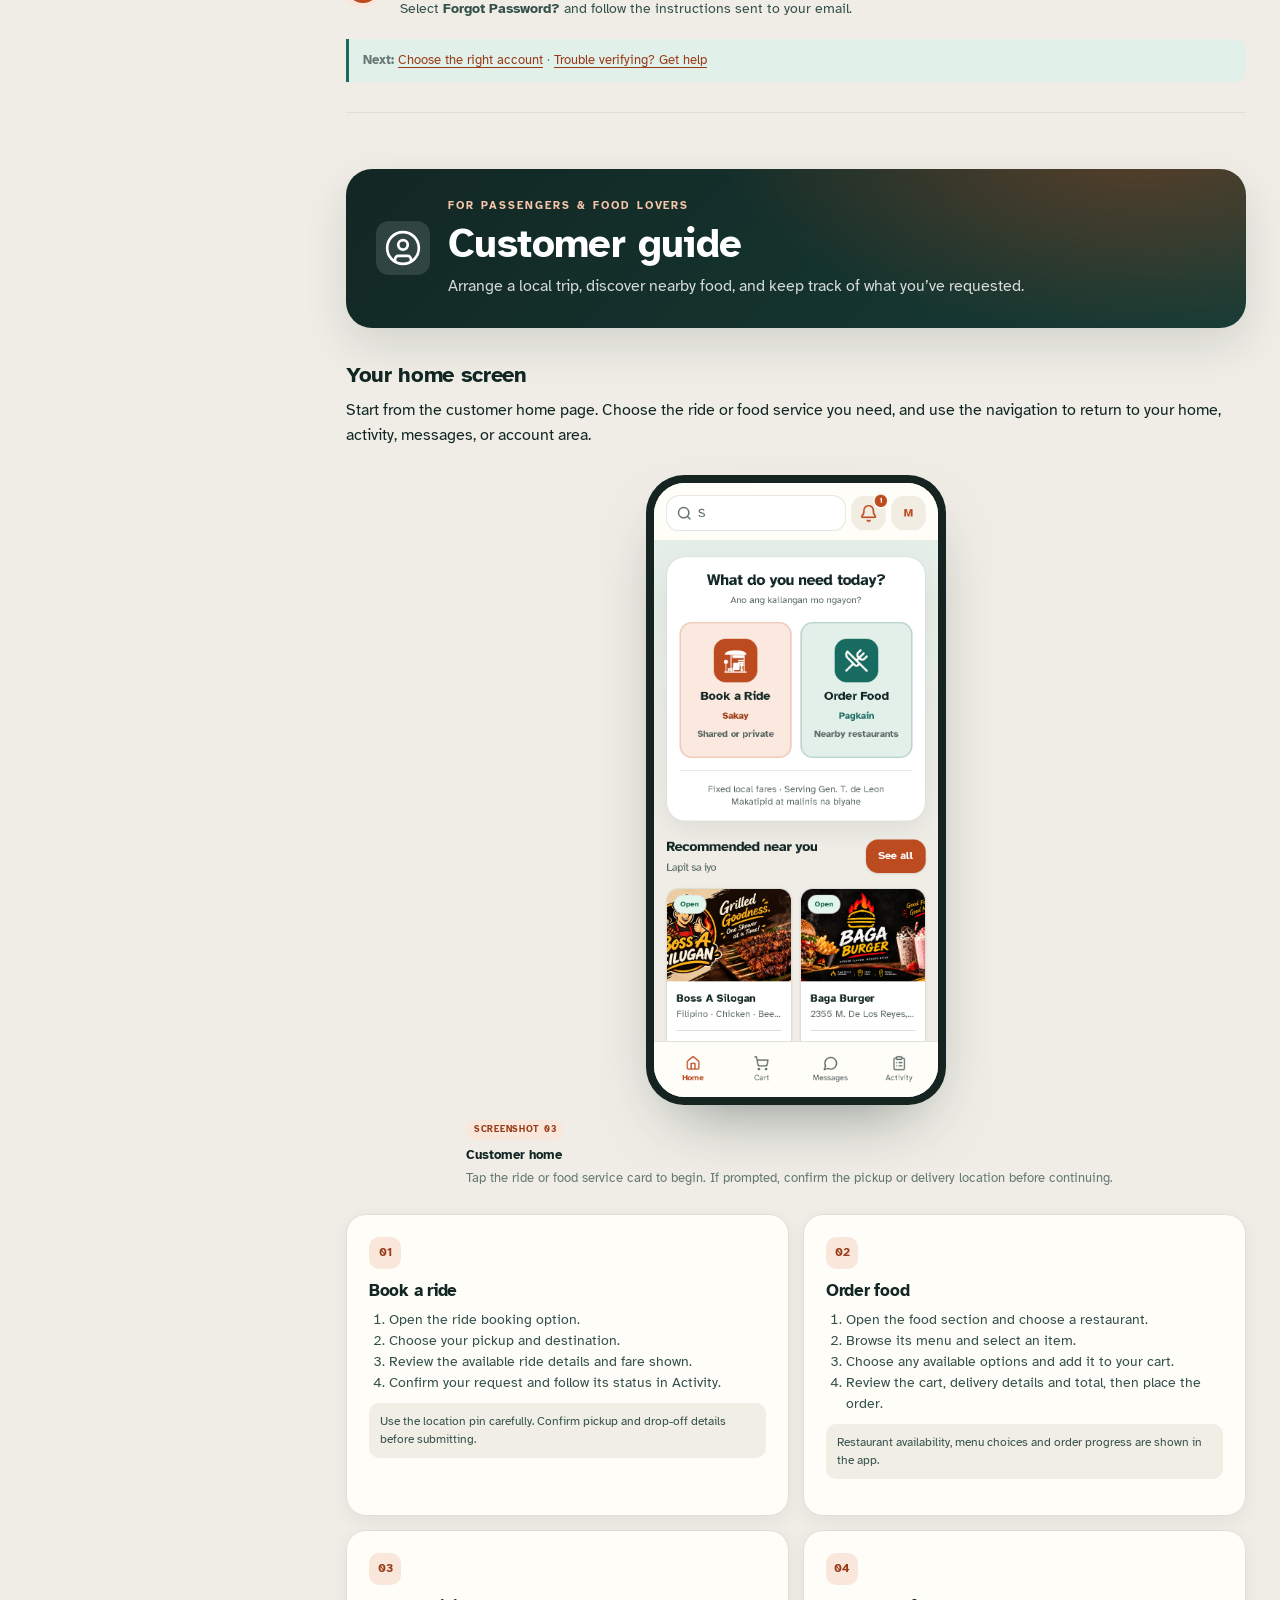
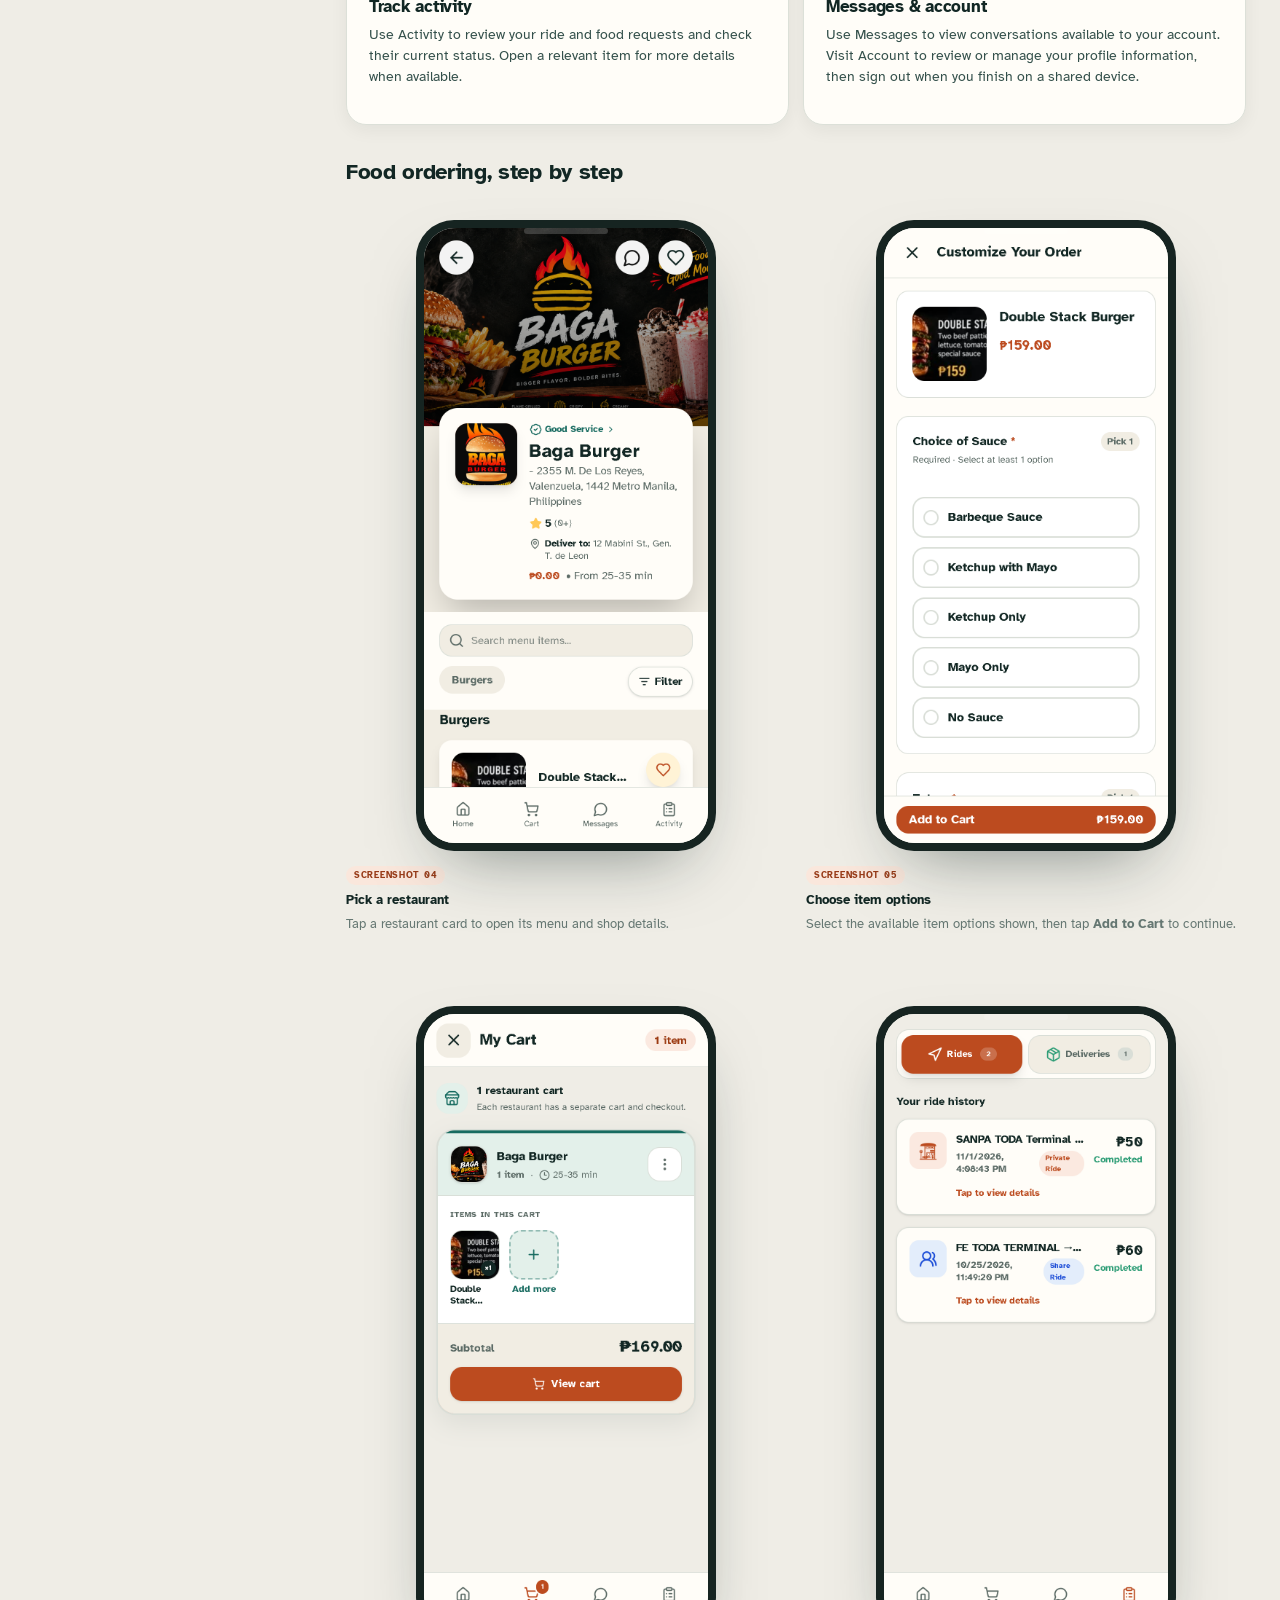
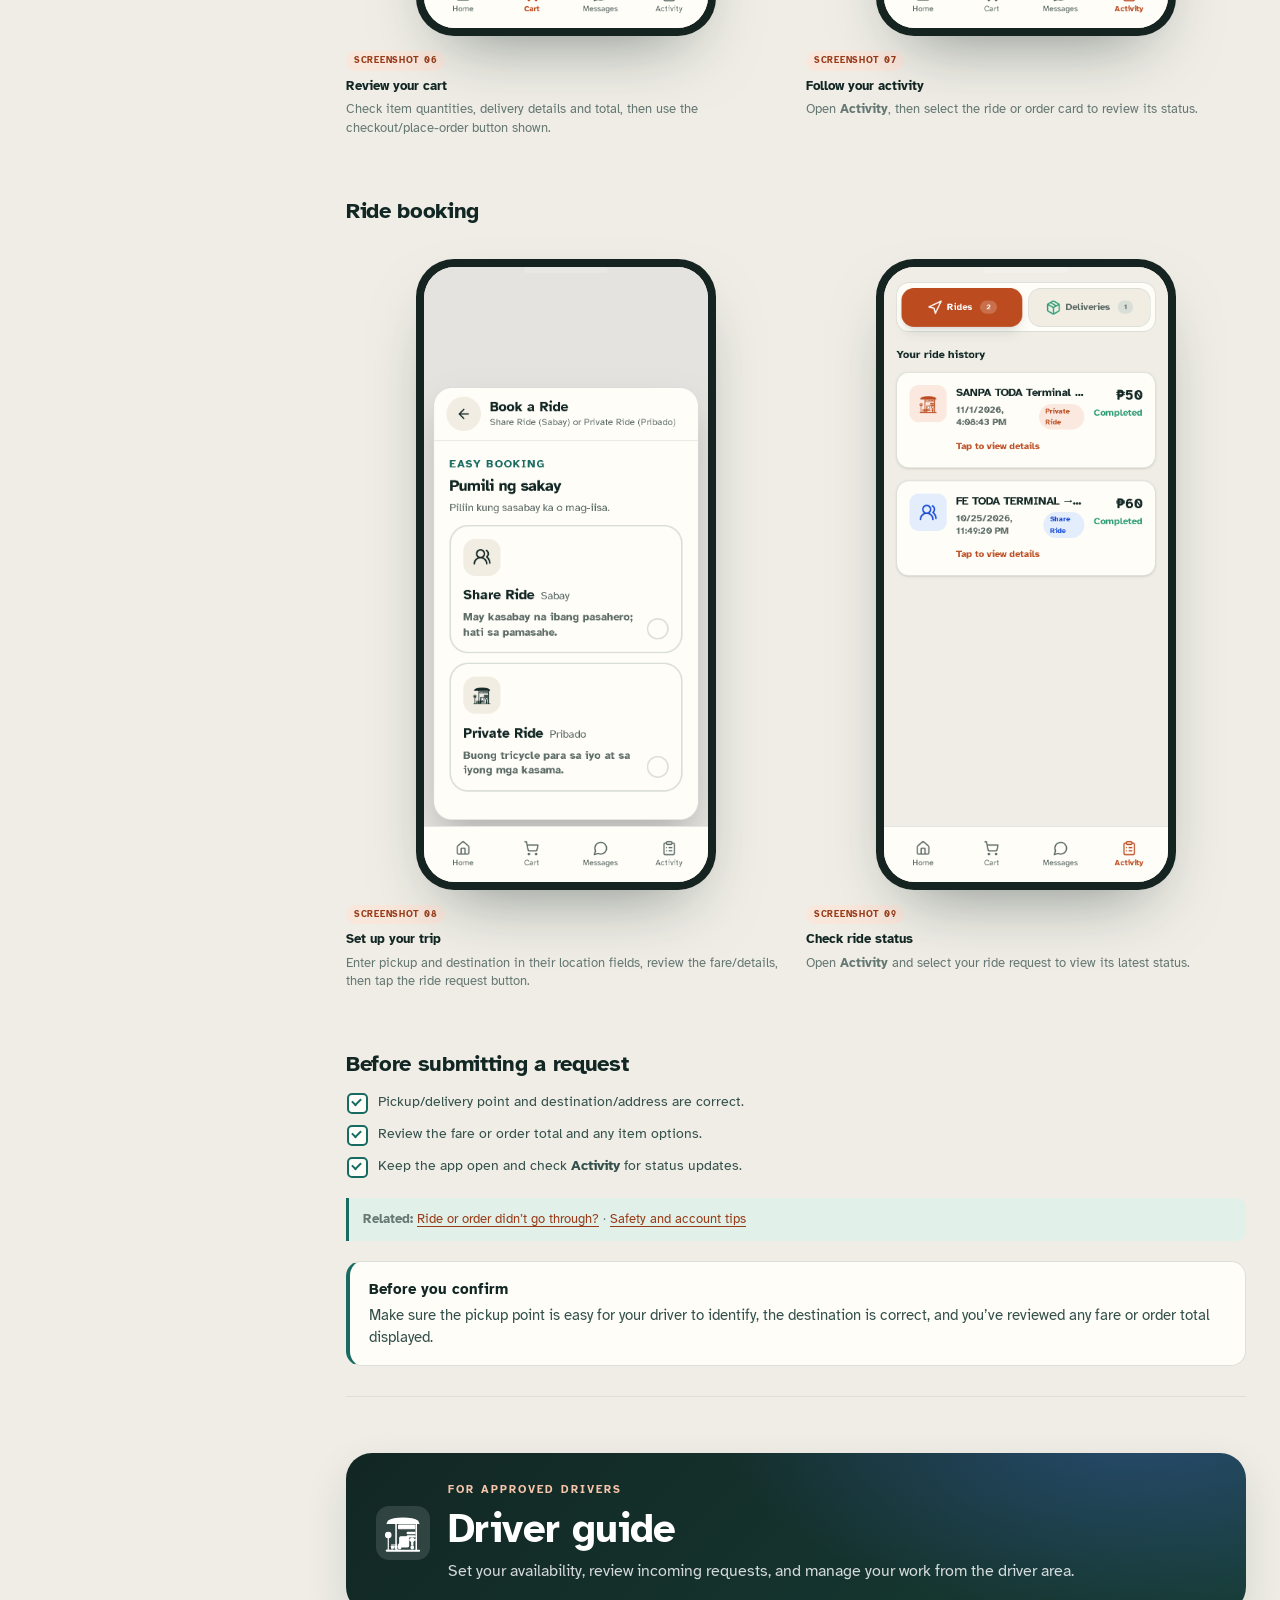
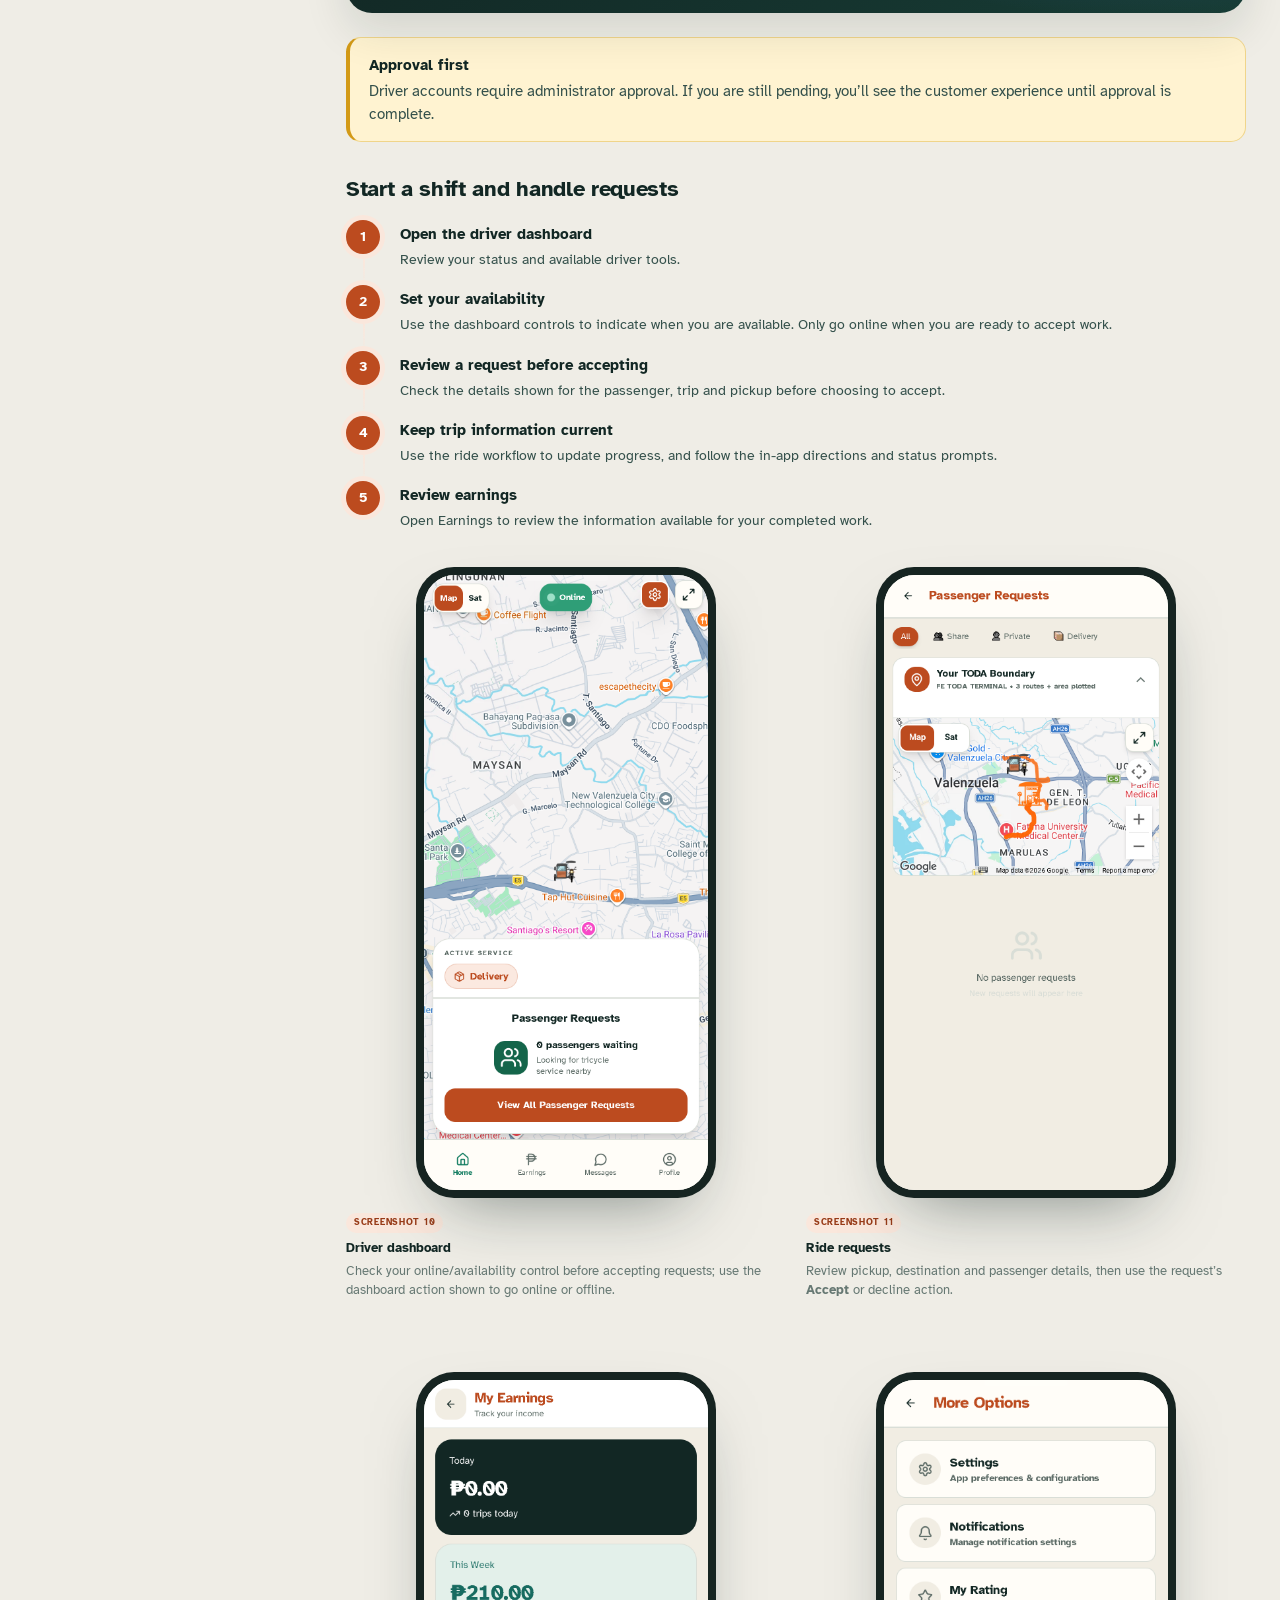
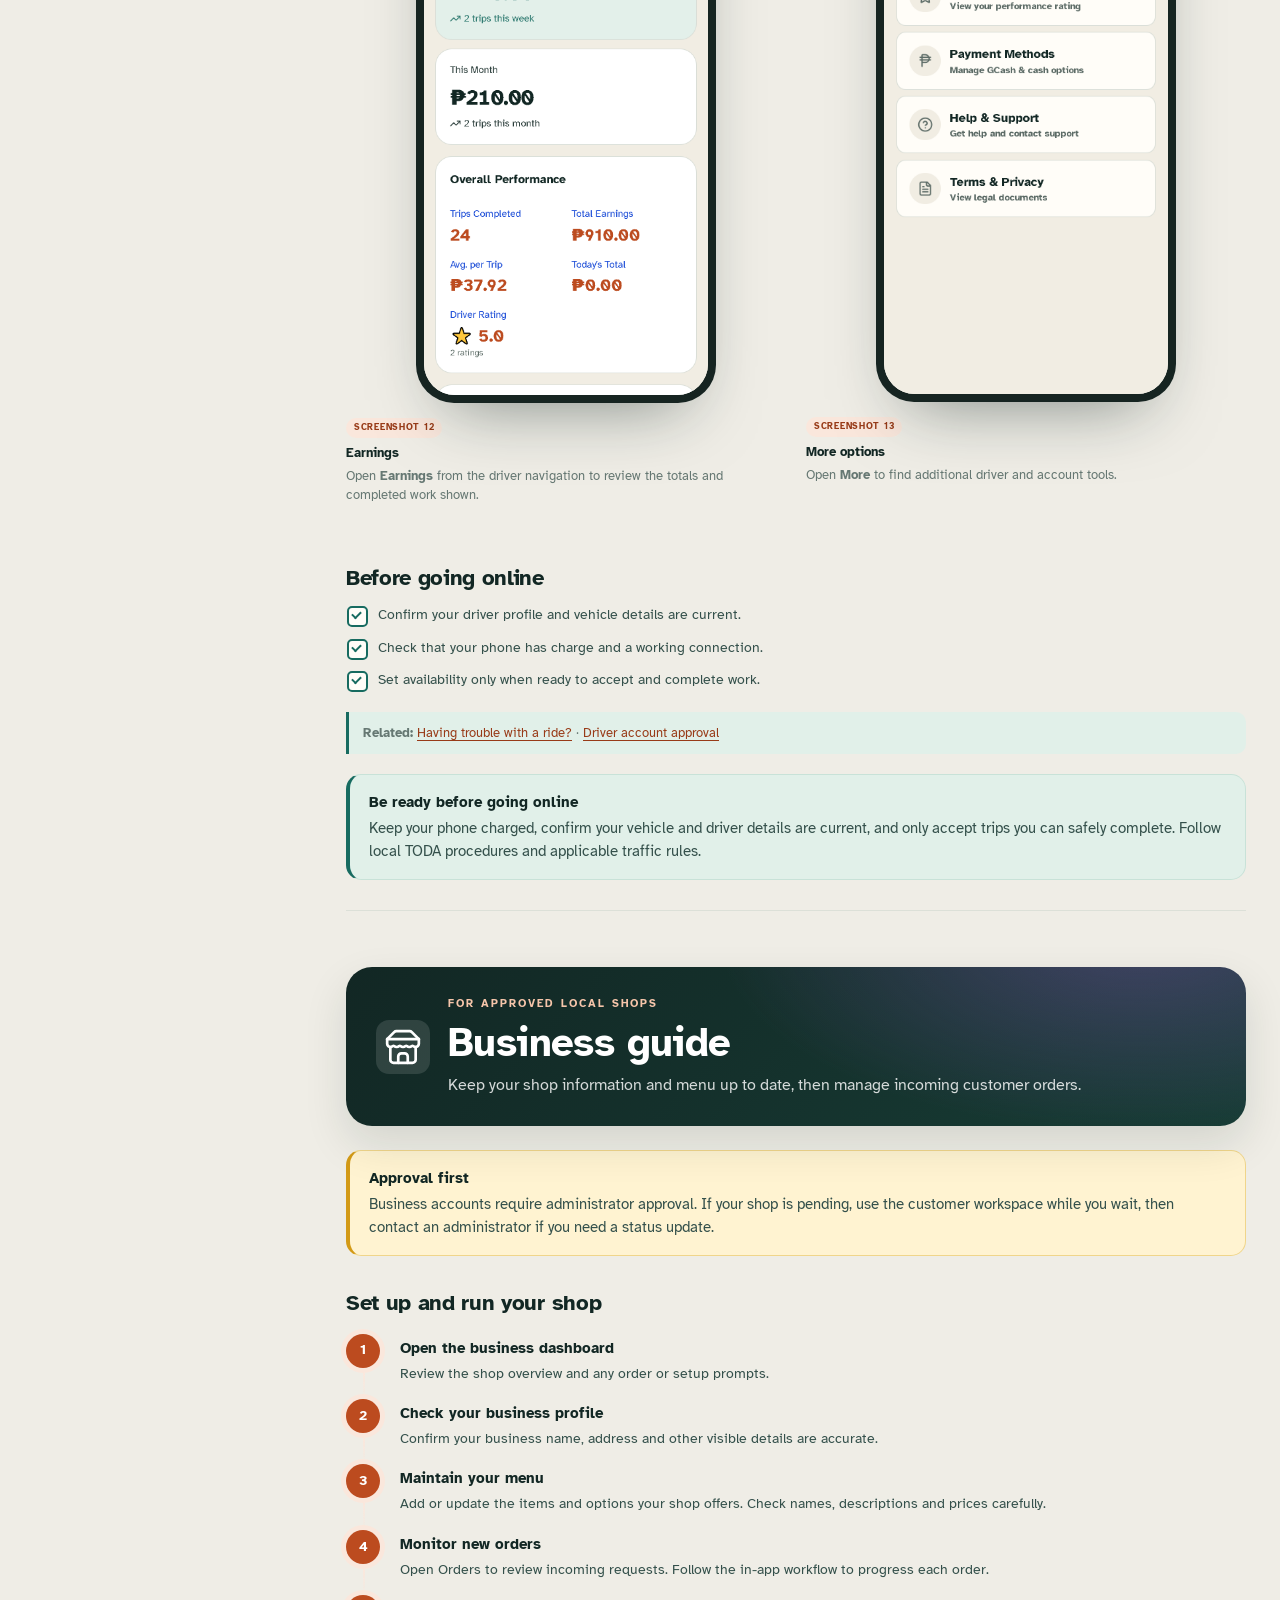
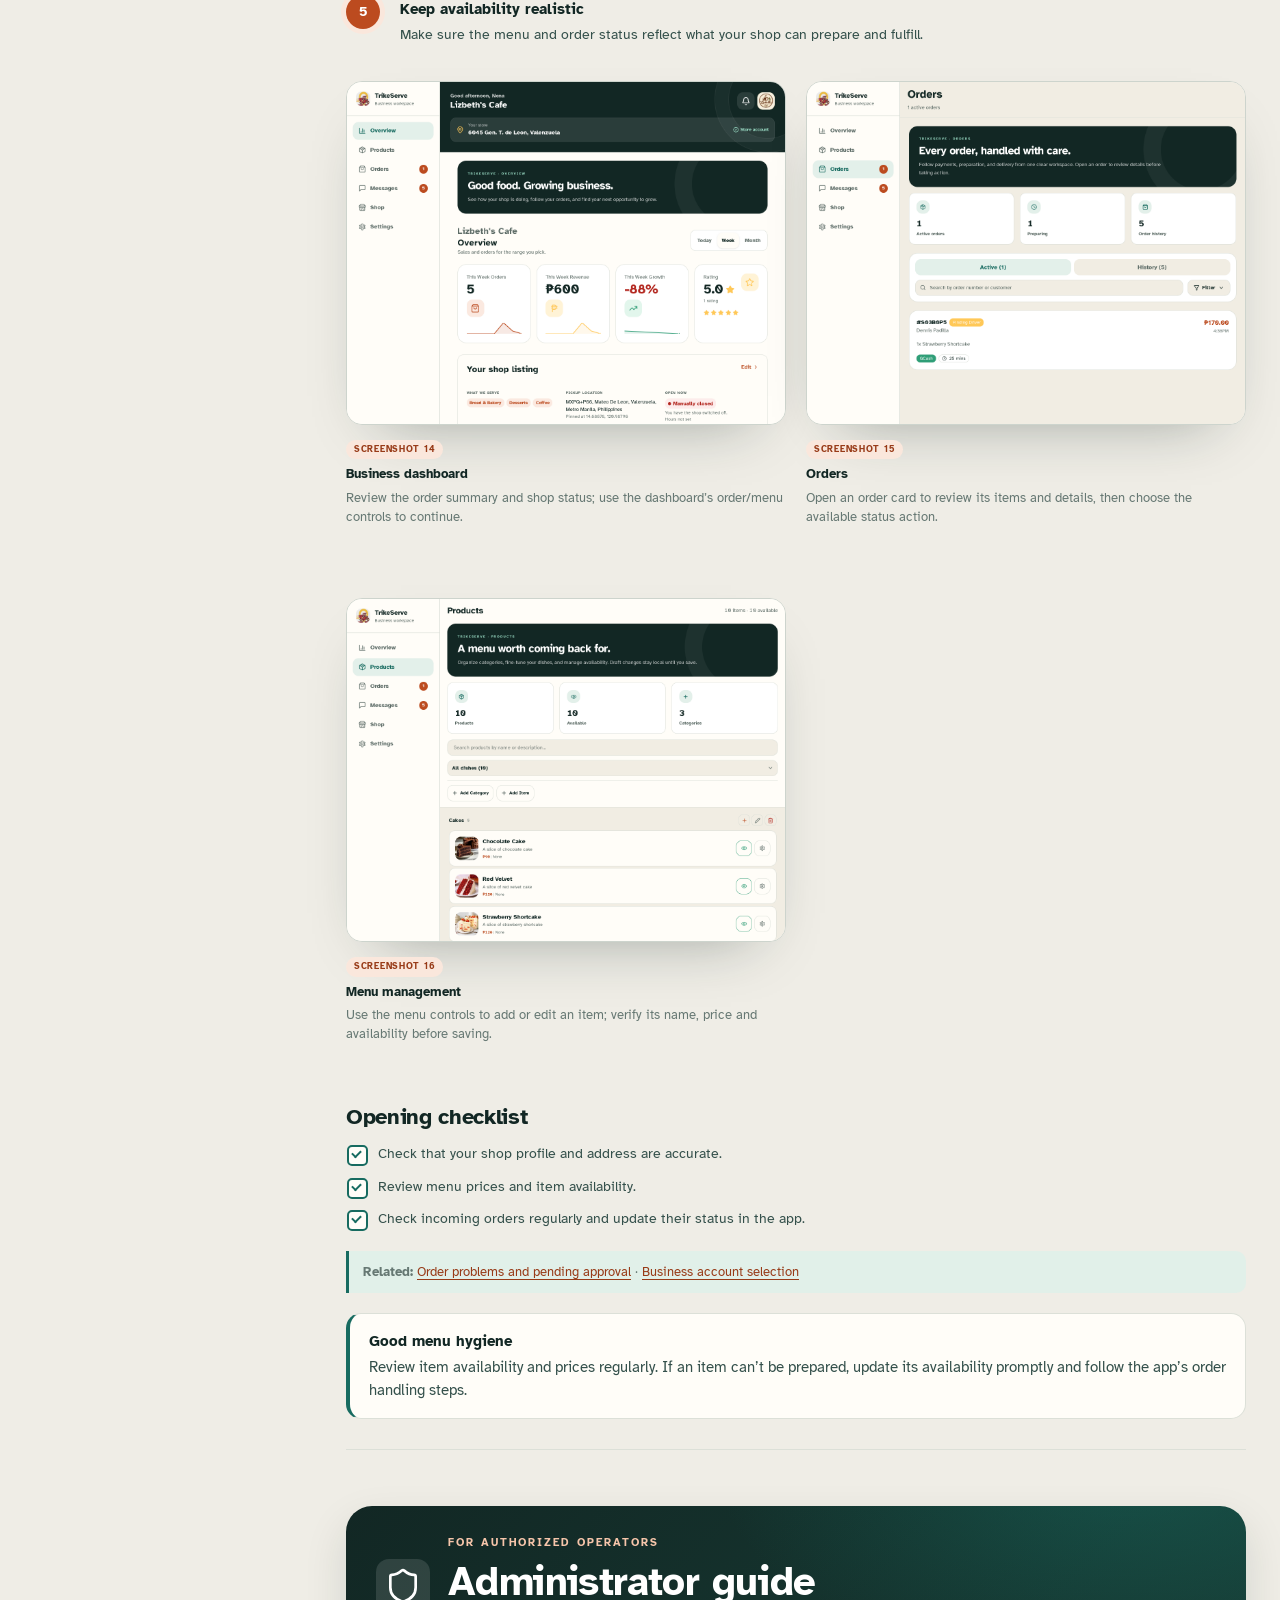
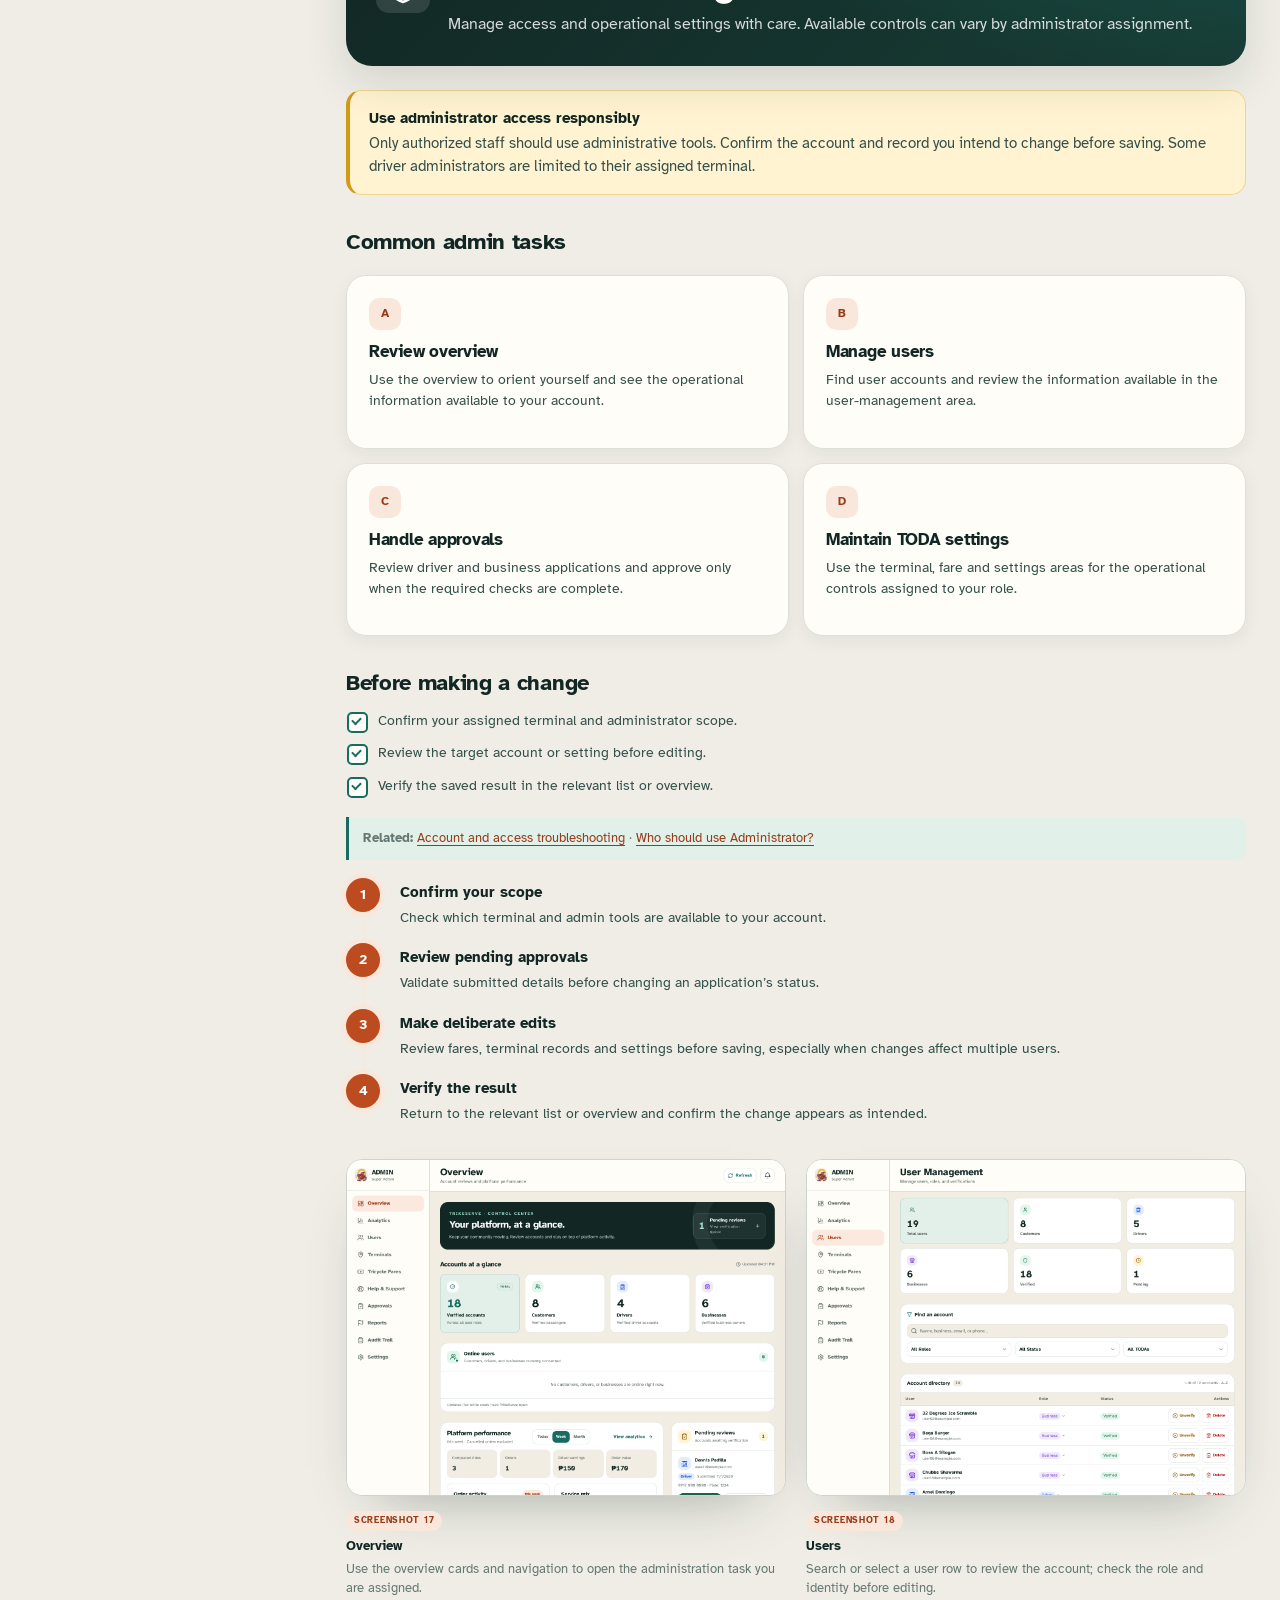
==== commit 25beac13: "Remove developer-tools warning from user guide" ====
--- a/index.html
+++ b/index.html
@@ -176,7 +176,6 @@
         </div>
         <ol class="steps"><li><b>Enter your email and password</b><span>Check for typing errors and use the password associated with this account.</span></li><li><b>Verify your email if asked</b><span>Look for the verification message in your inbox and spam folder. The sign-in screen may offer a resend option.</span></li><li><b>Need a reset?</b><span>Select <strong>Forgot Password?</strong> and follow the instructions sent to your email.</span></li></ol>
         <p class="related-links"><strong>Next:</strong> <a href="#account-guide">Choose the right account</a> · <a href="#troubleshooting">Trouble verifying? Get help</a></p>
-        <div class="callout warning"><b>Keep test tools private</b><p>Developer/test account shortcuts may be available only in a development build. Never treat a test account as your personal account, and never share passwords or access codes.</p></div>
       </section>
 
       <section class="doc-section" id="customer">
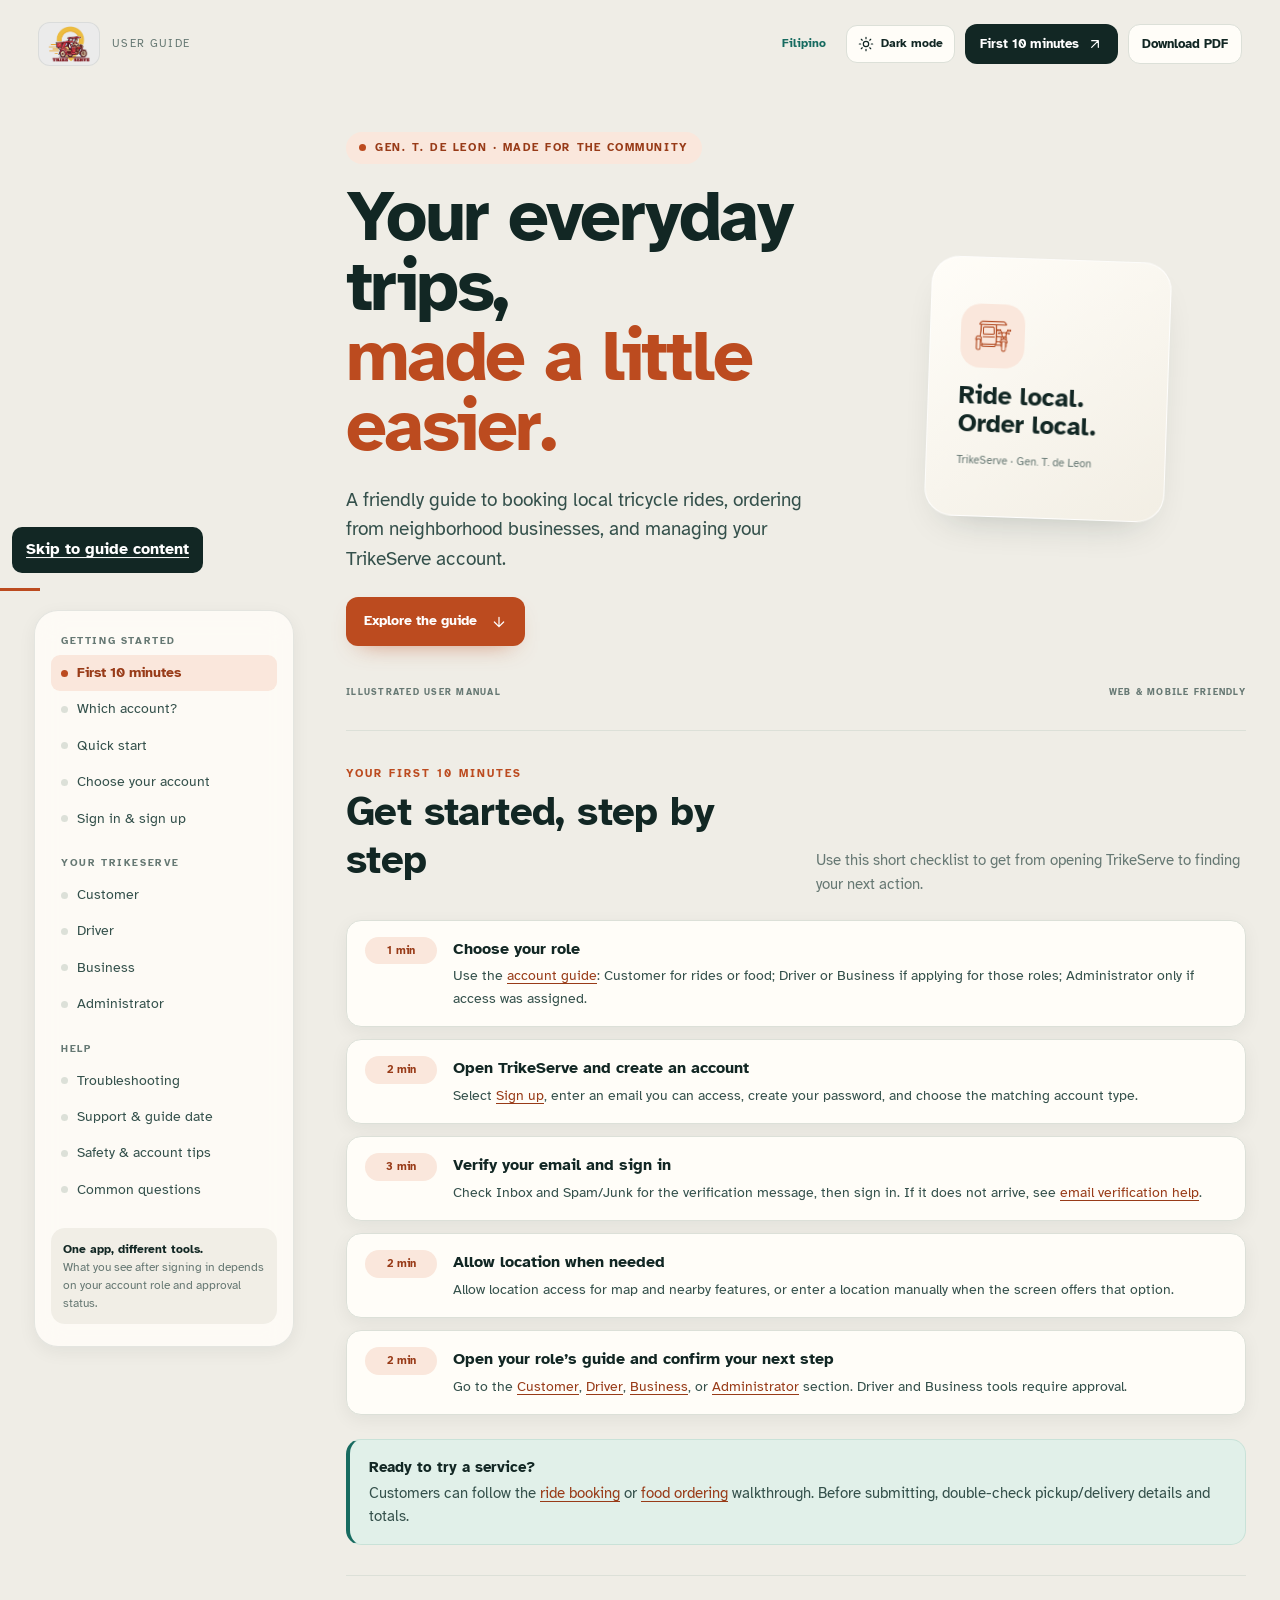
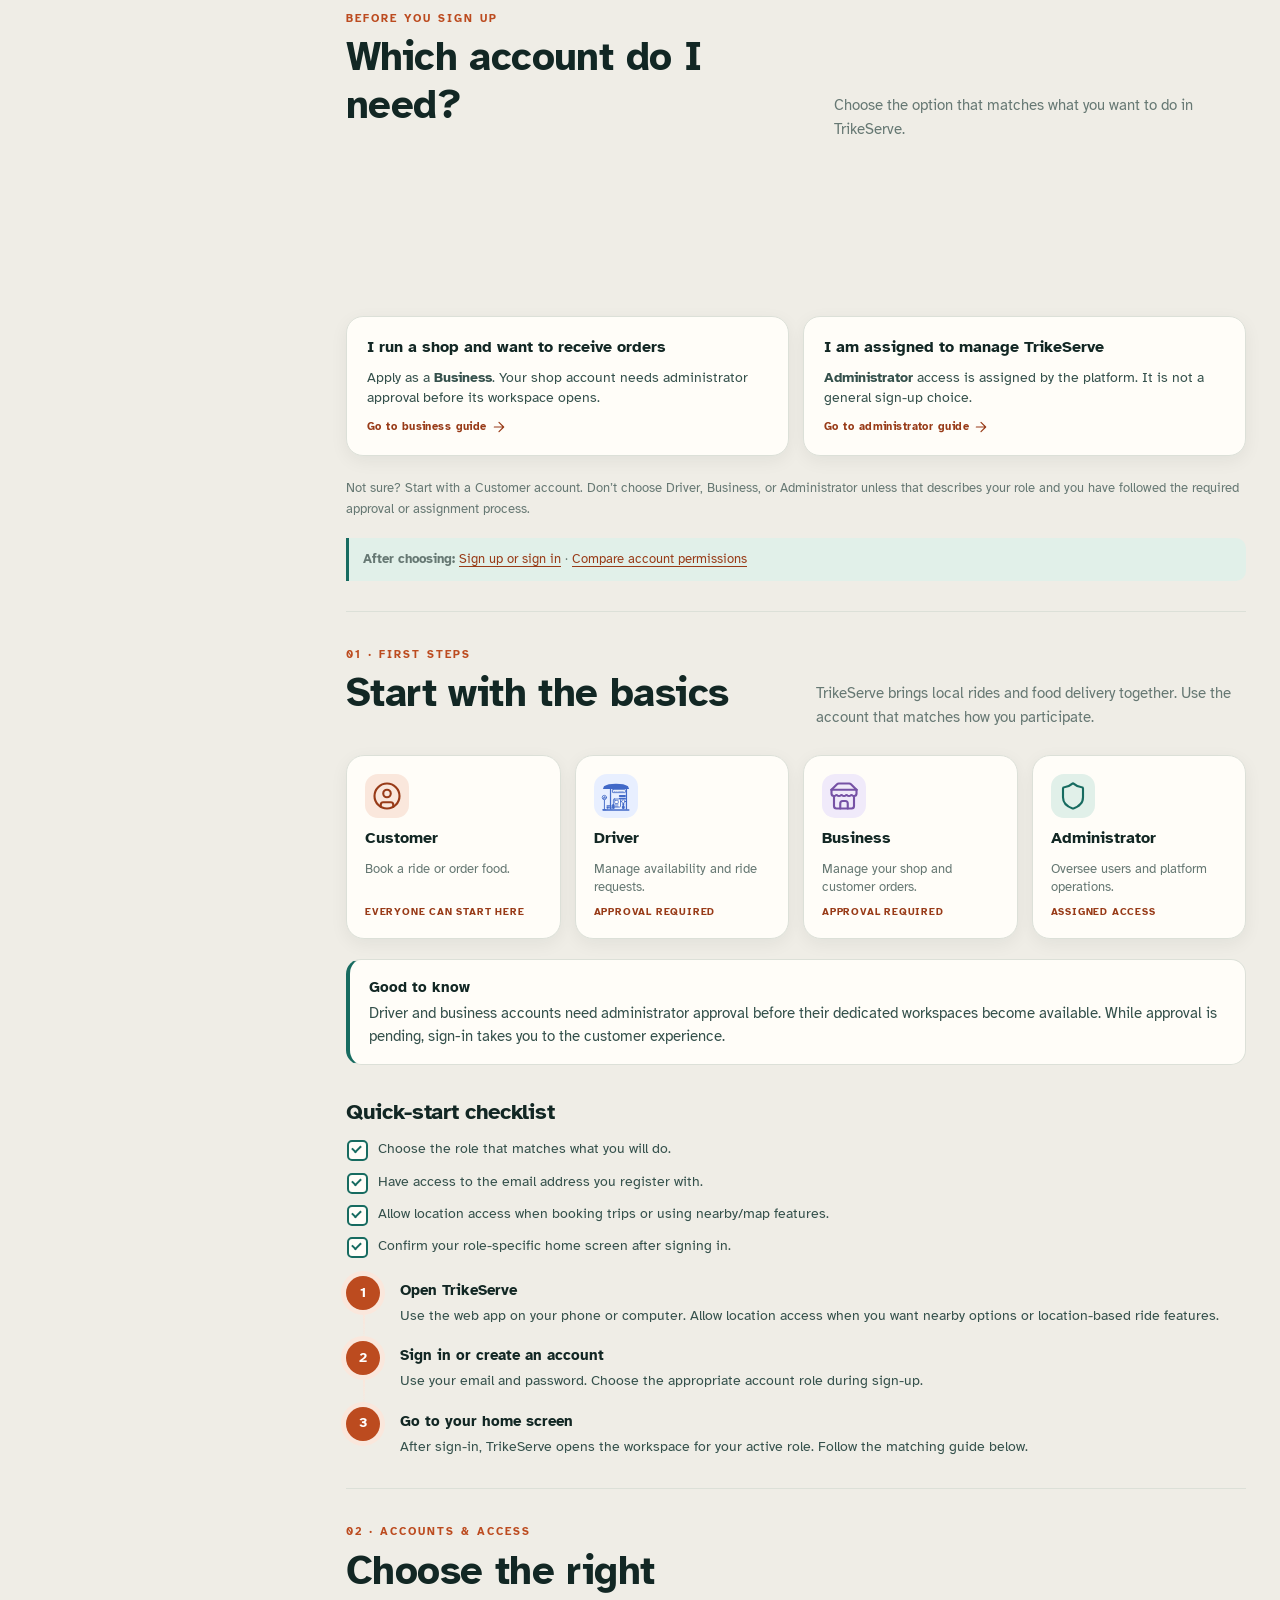
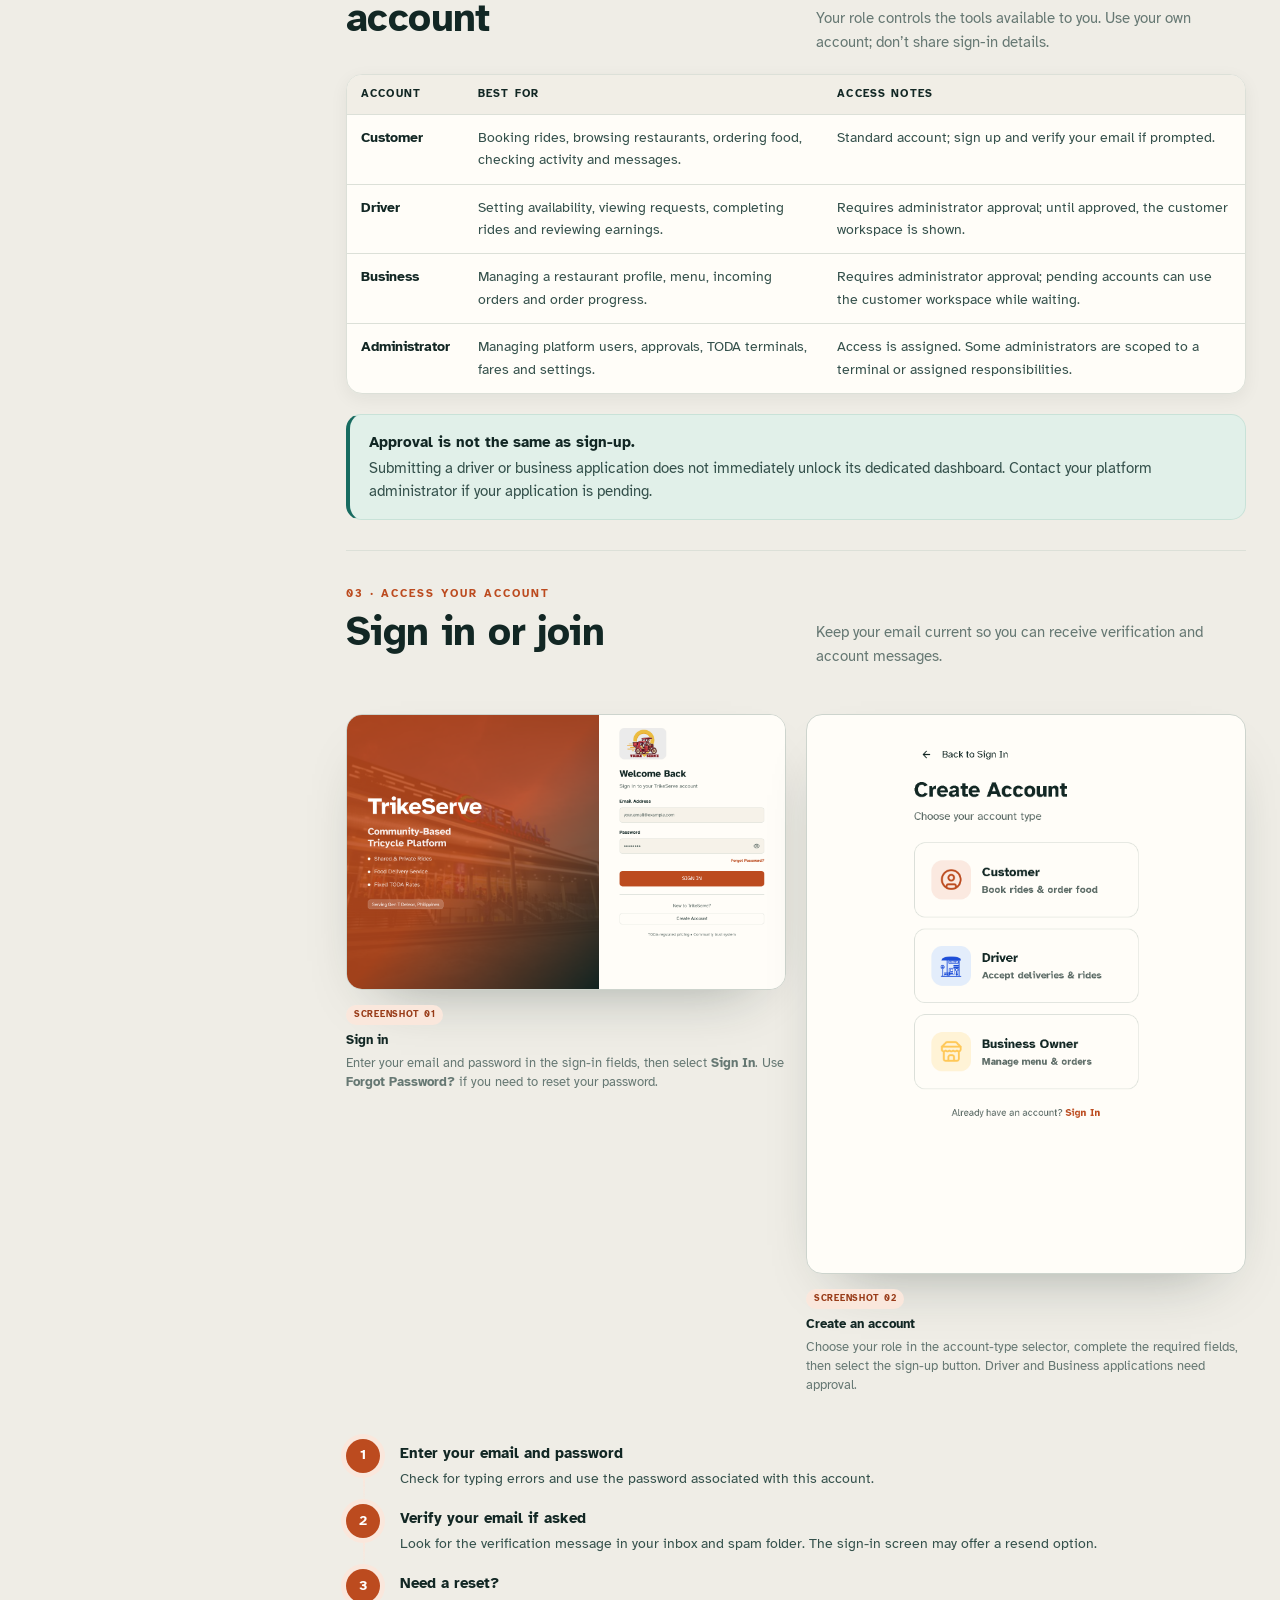
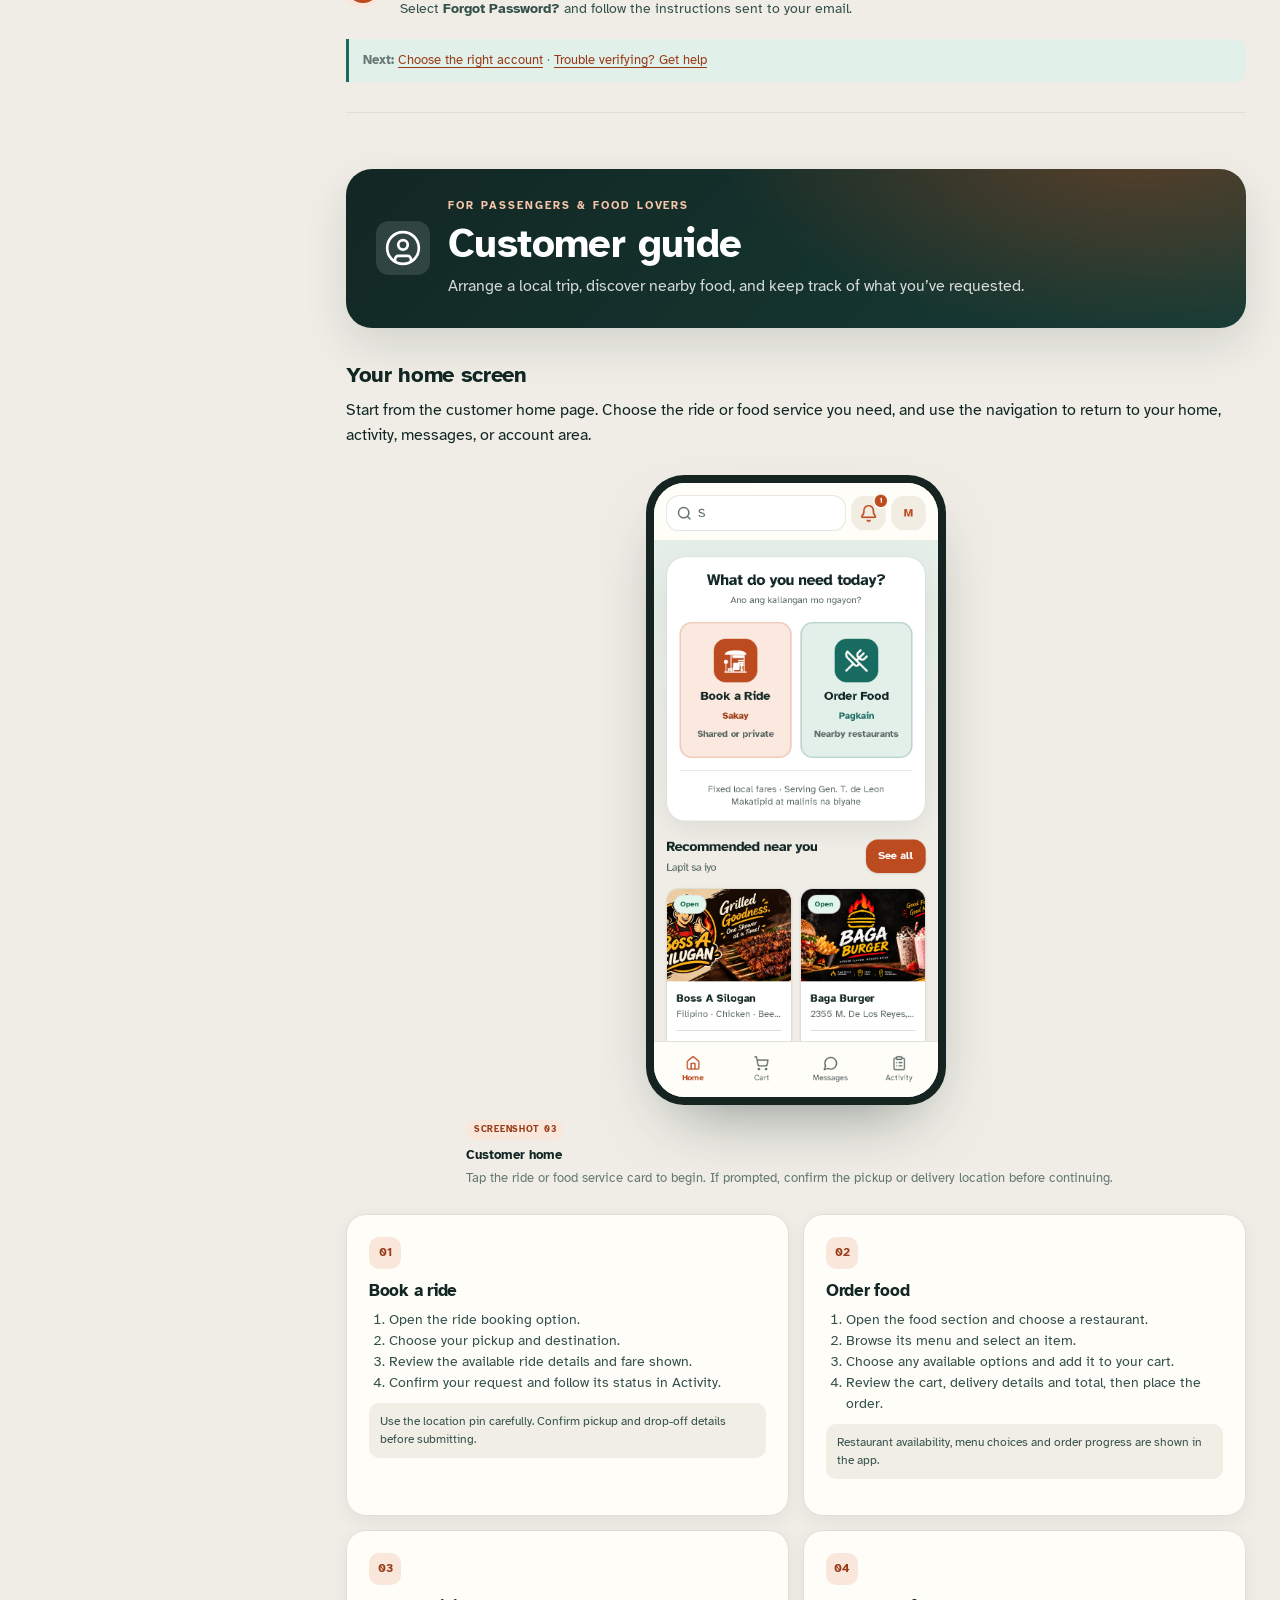
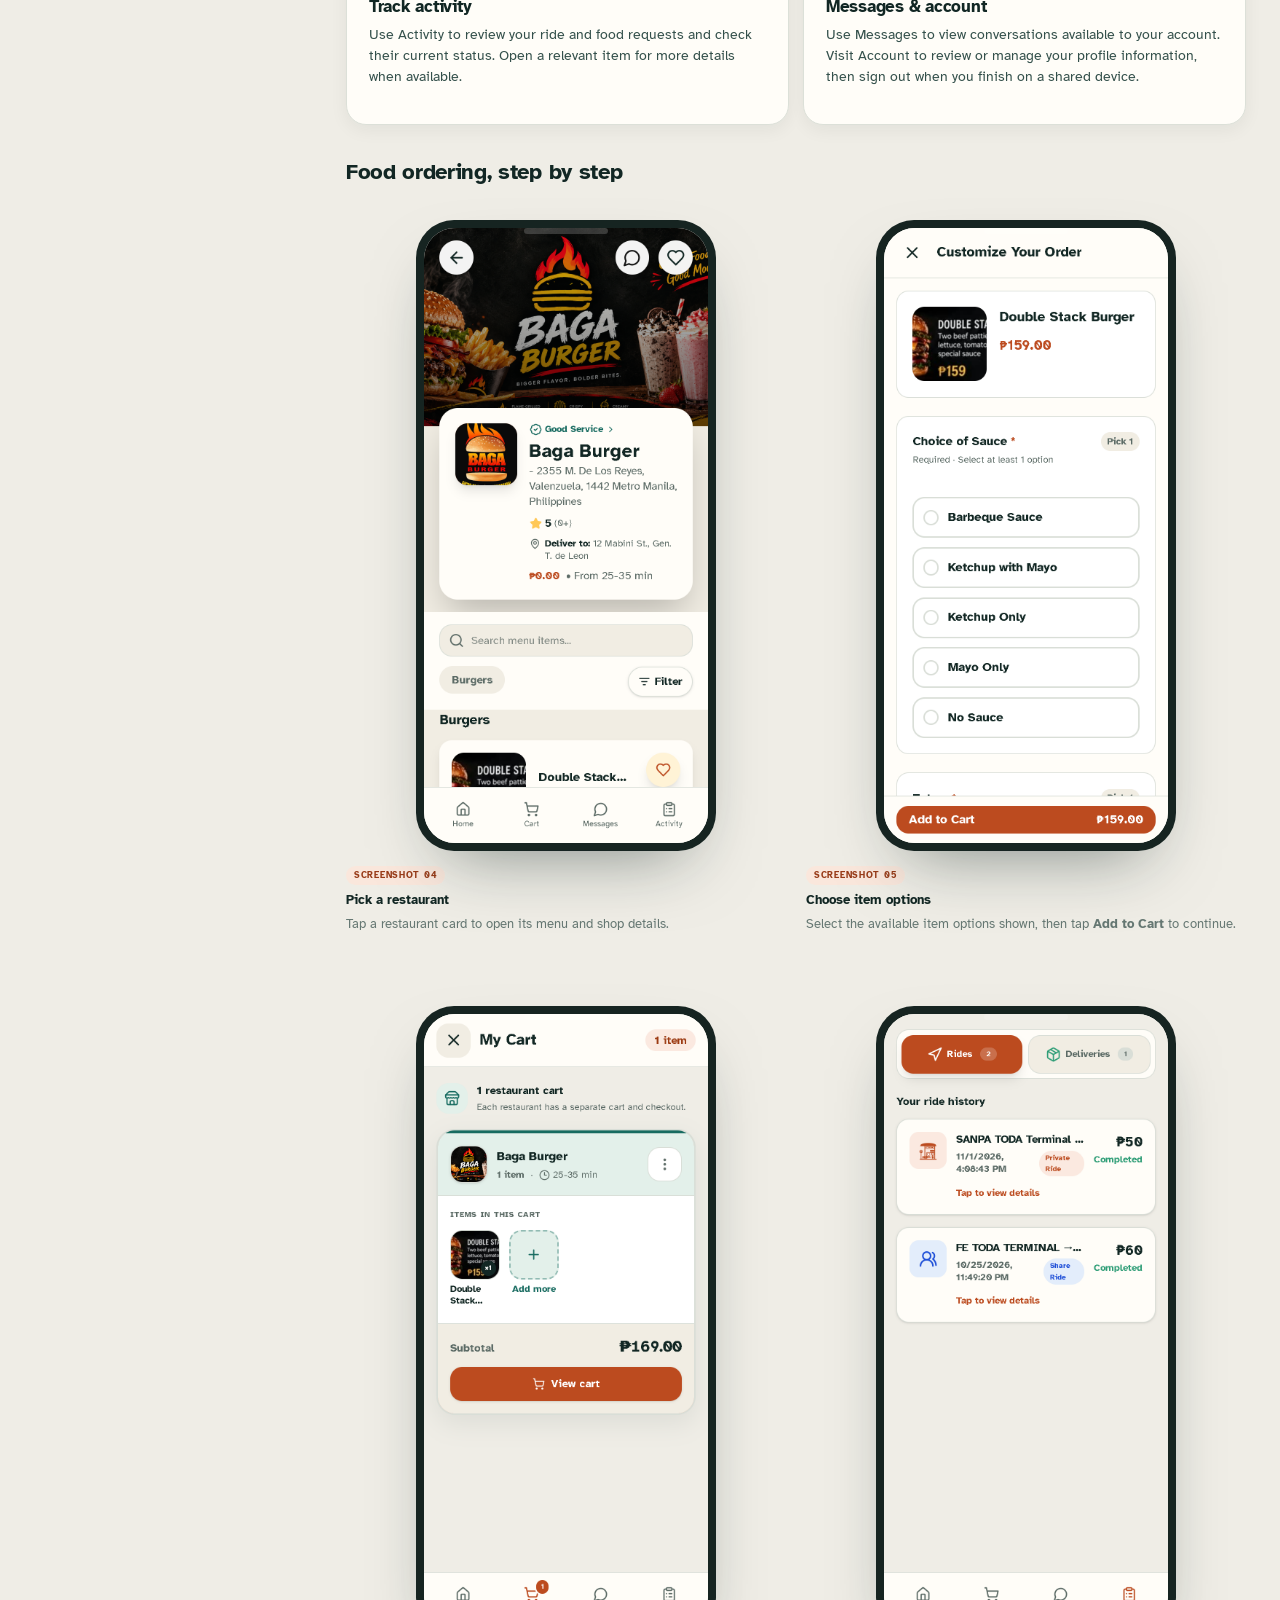
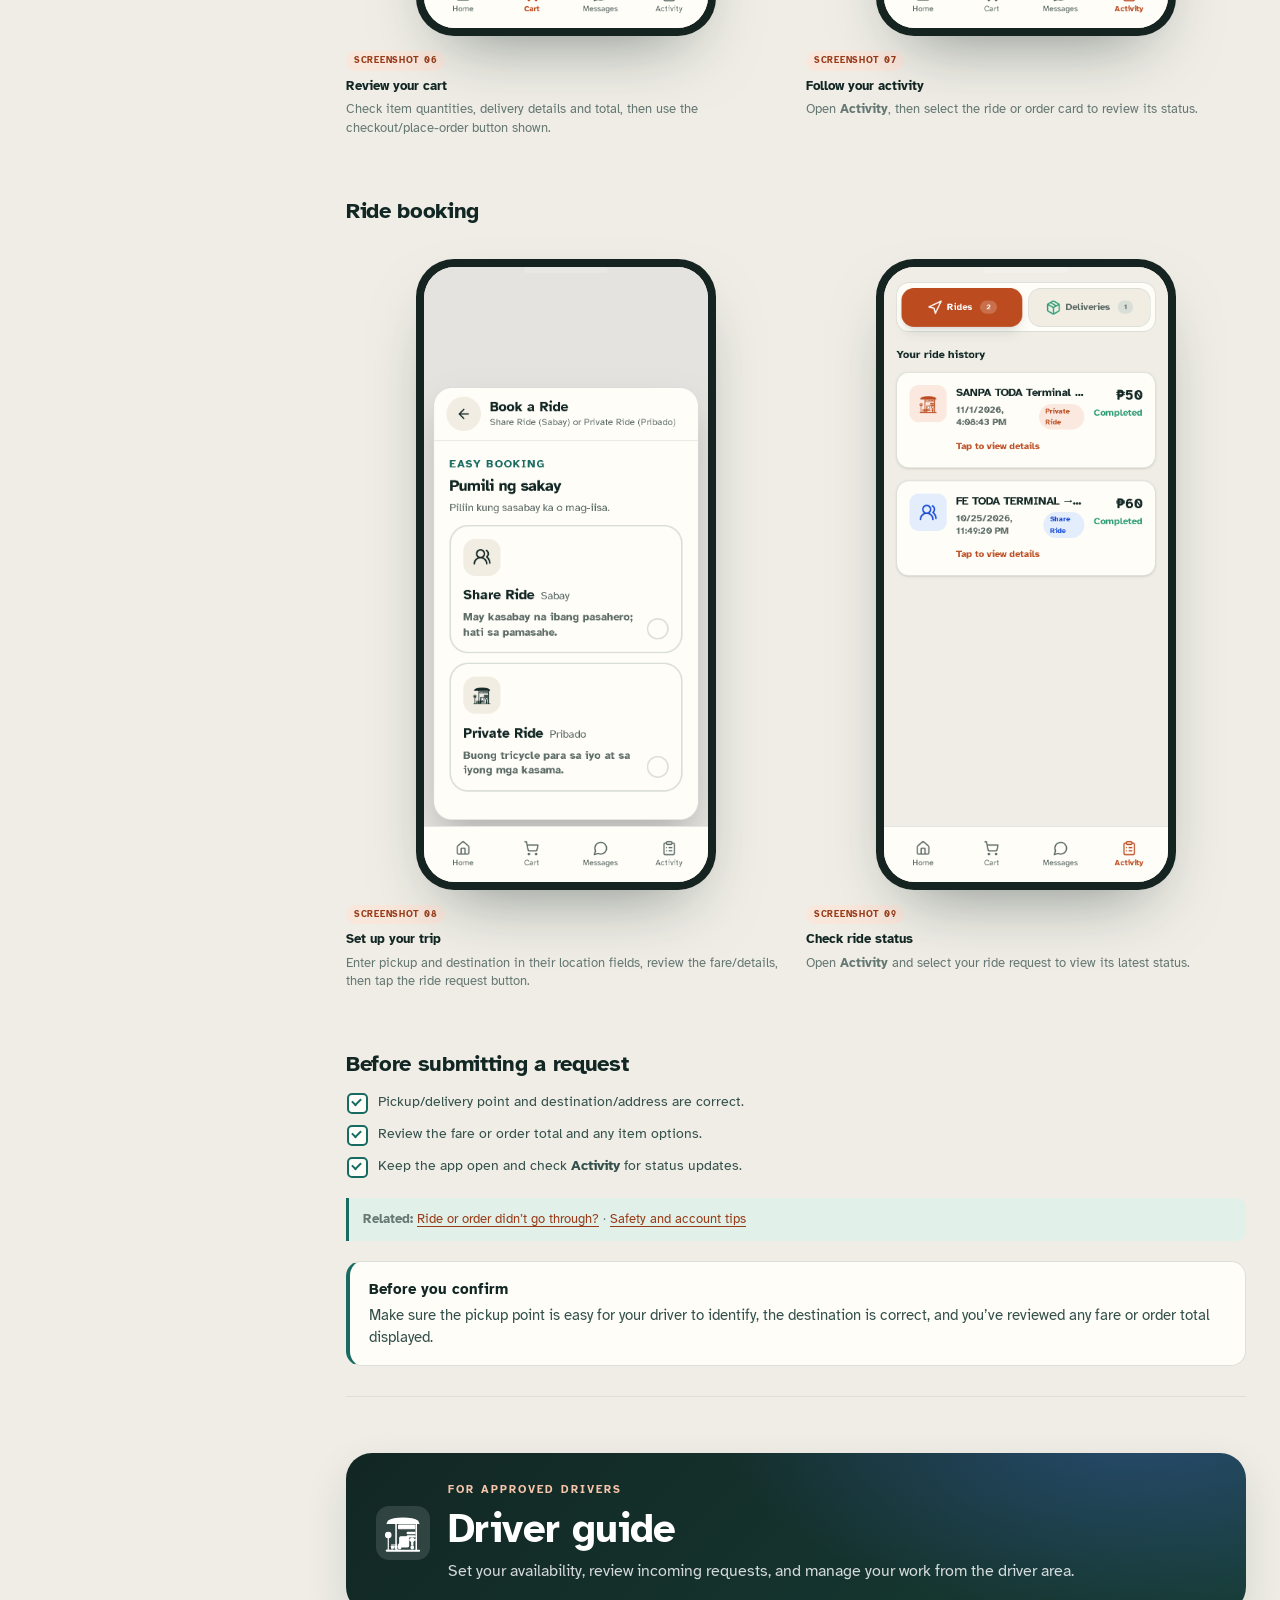
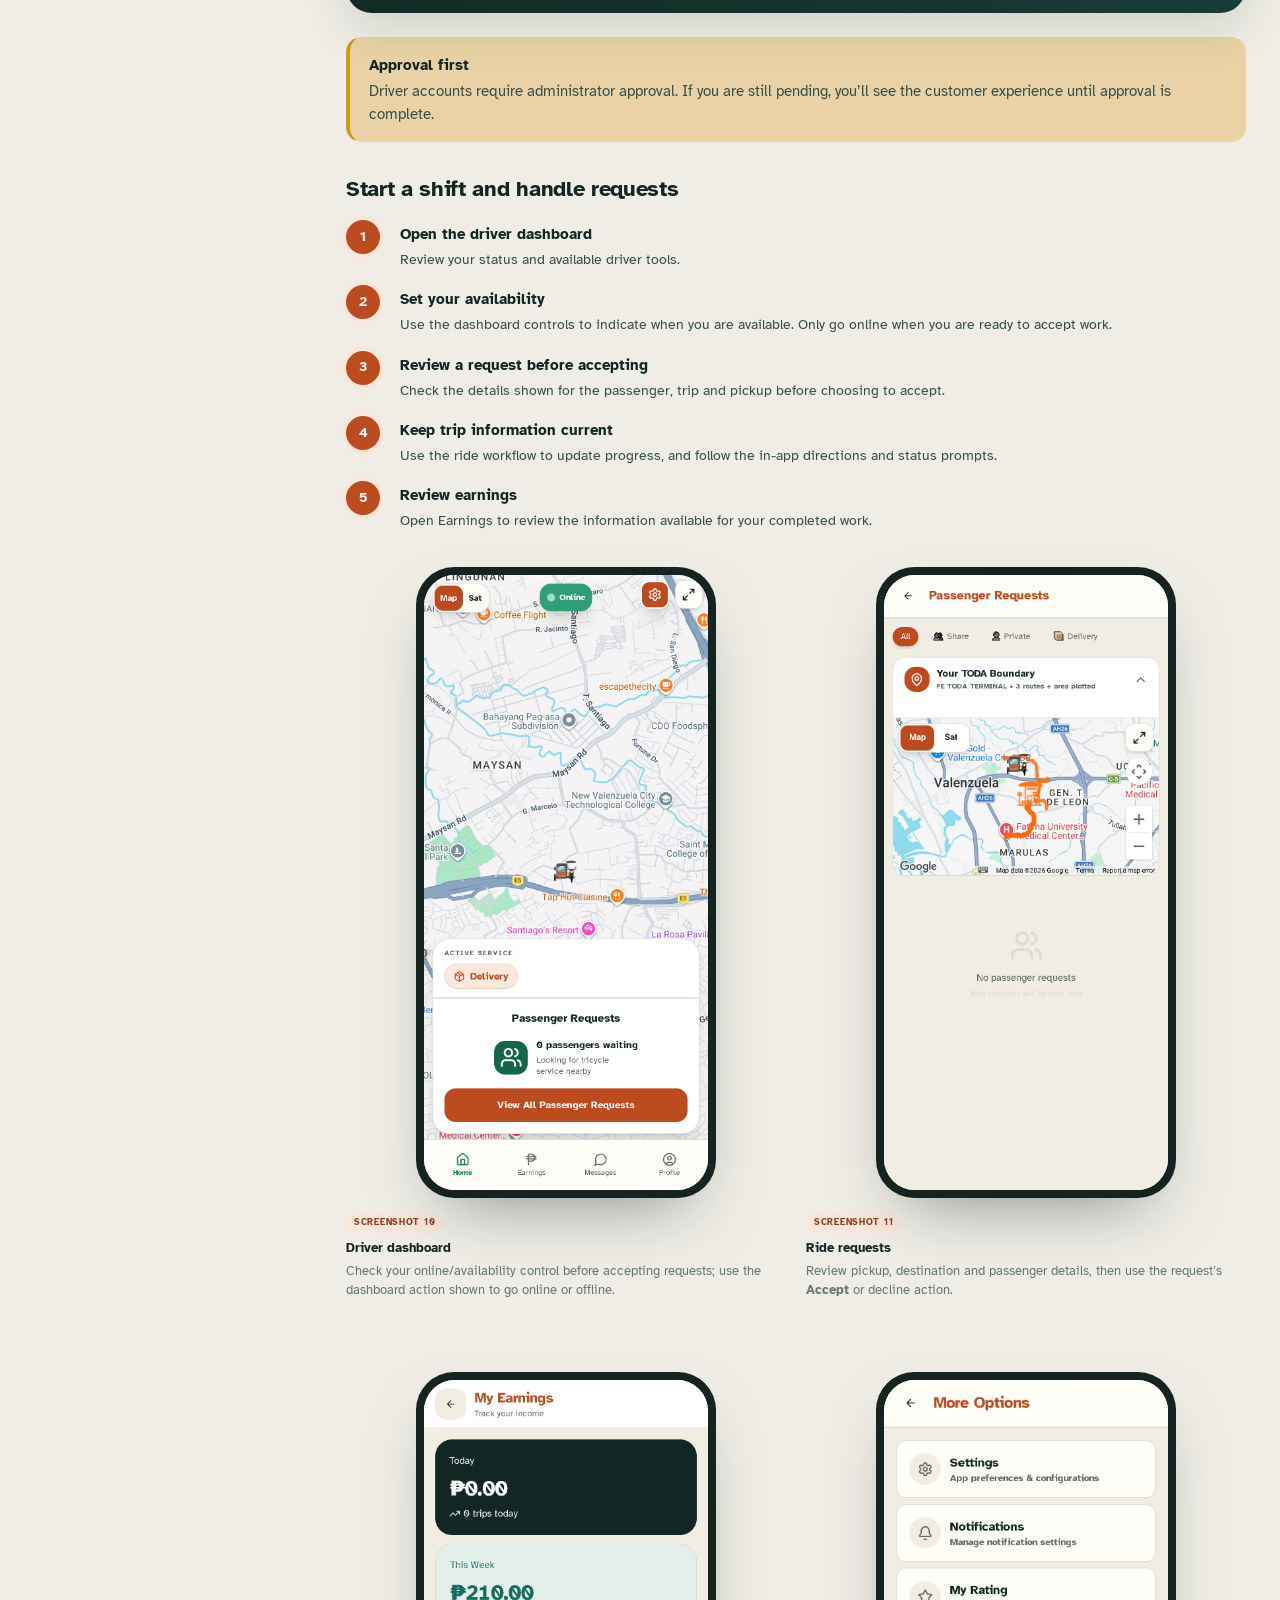
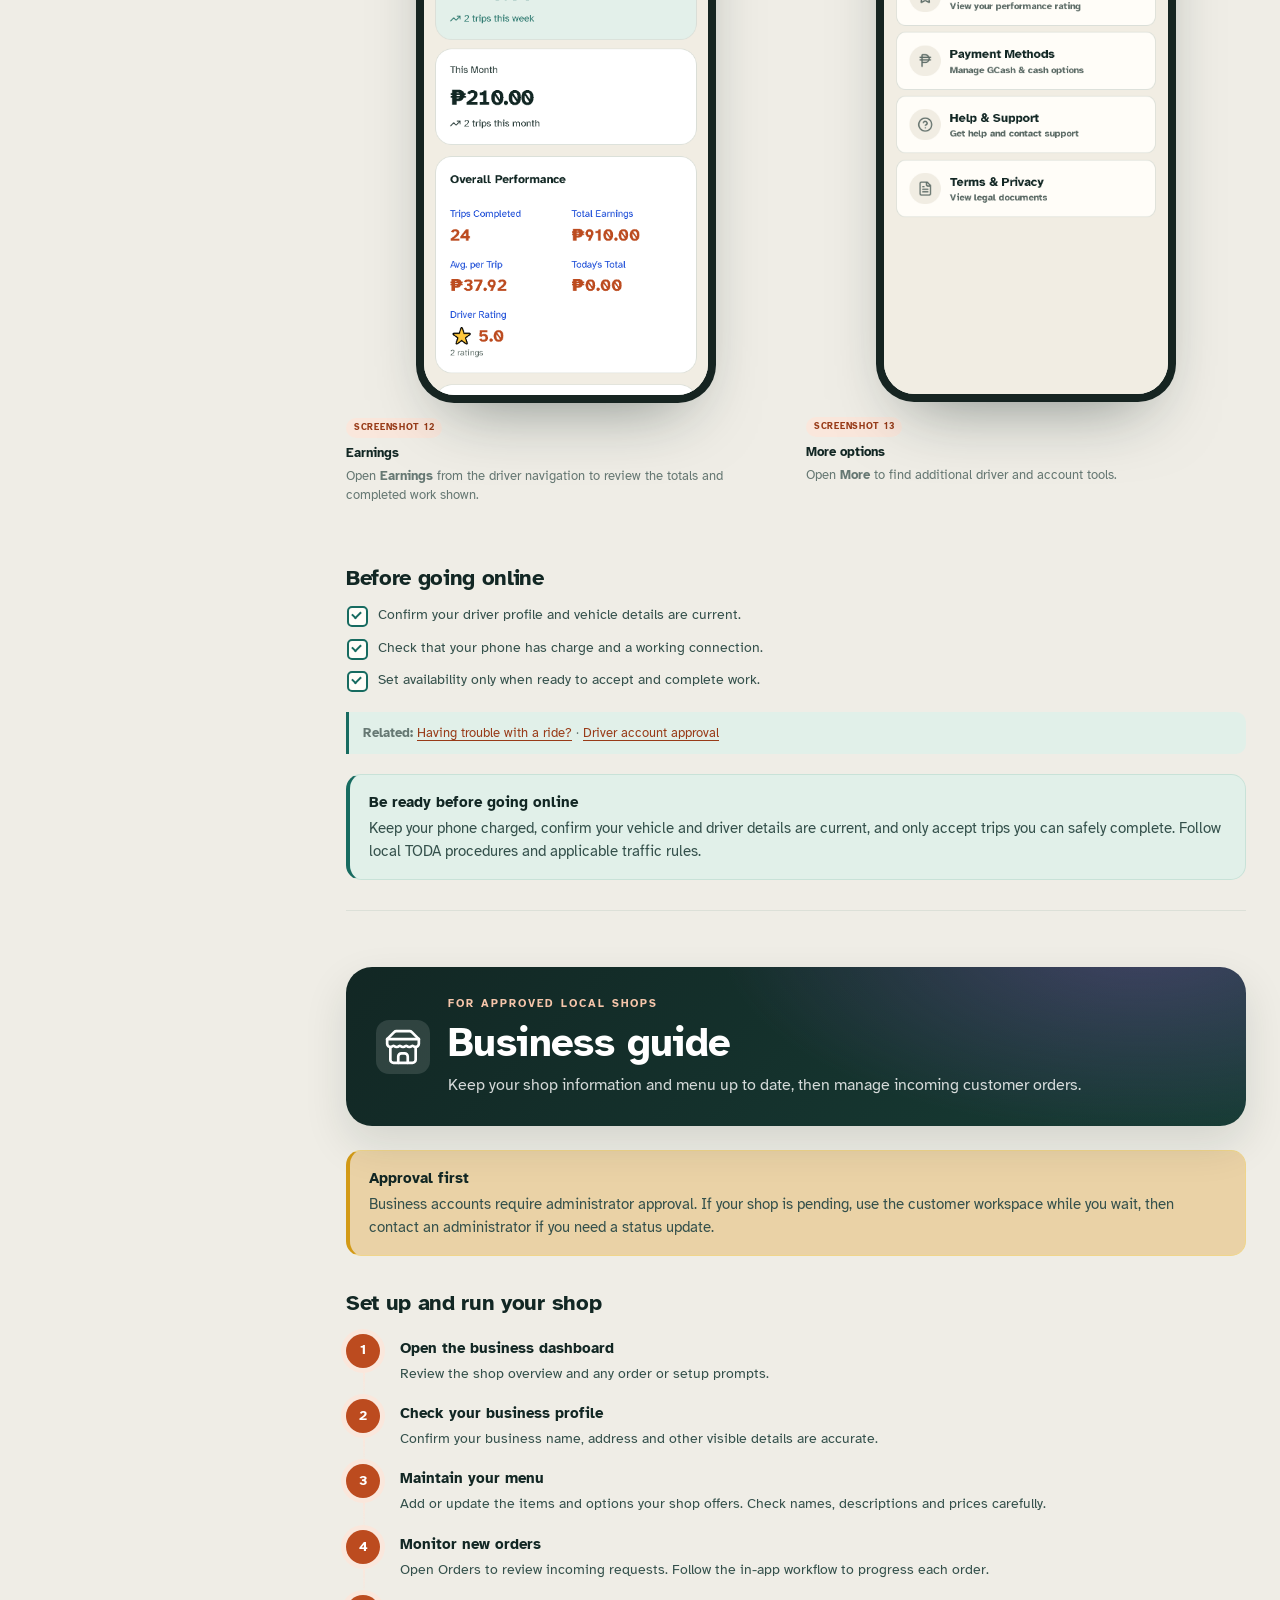
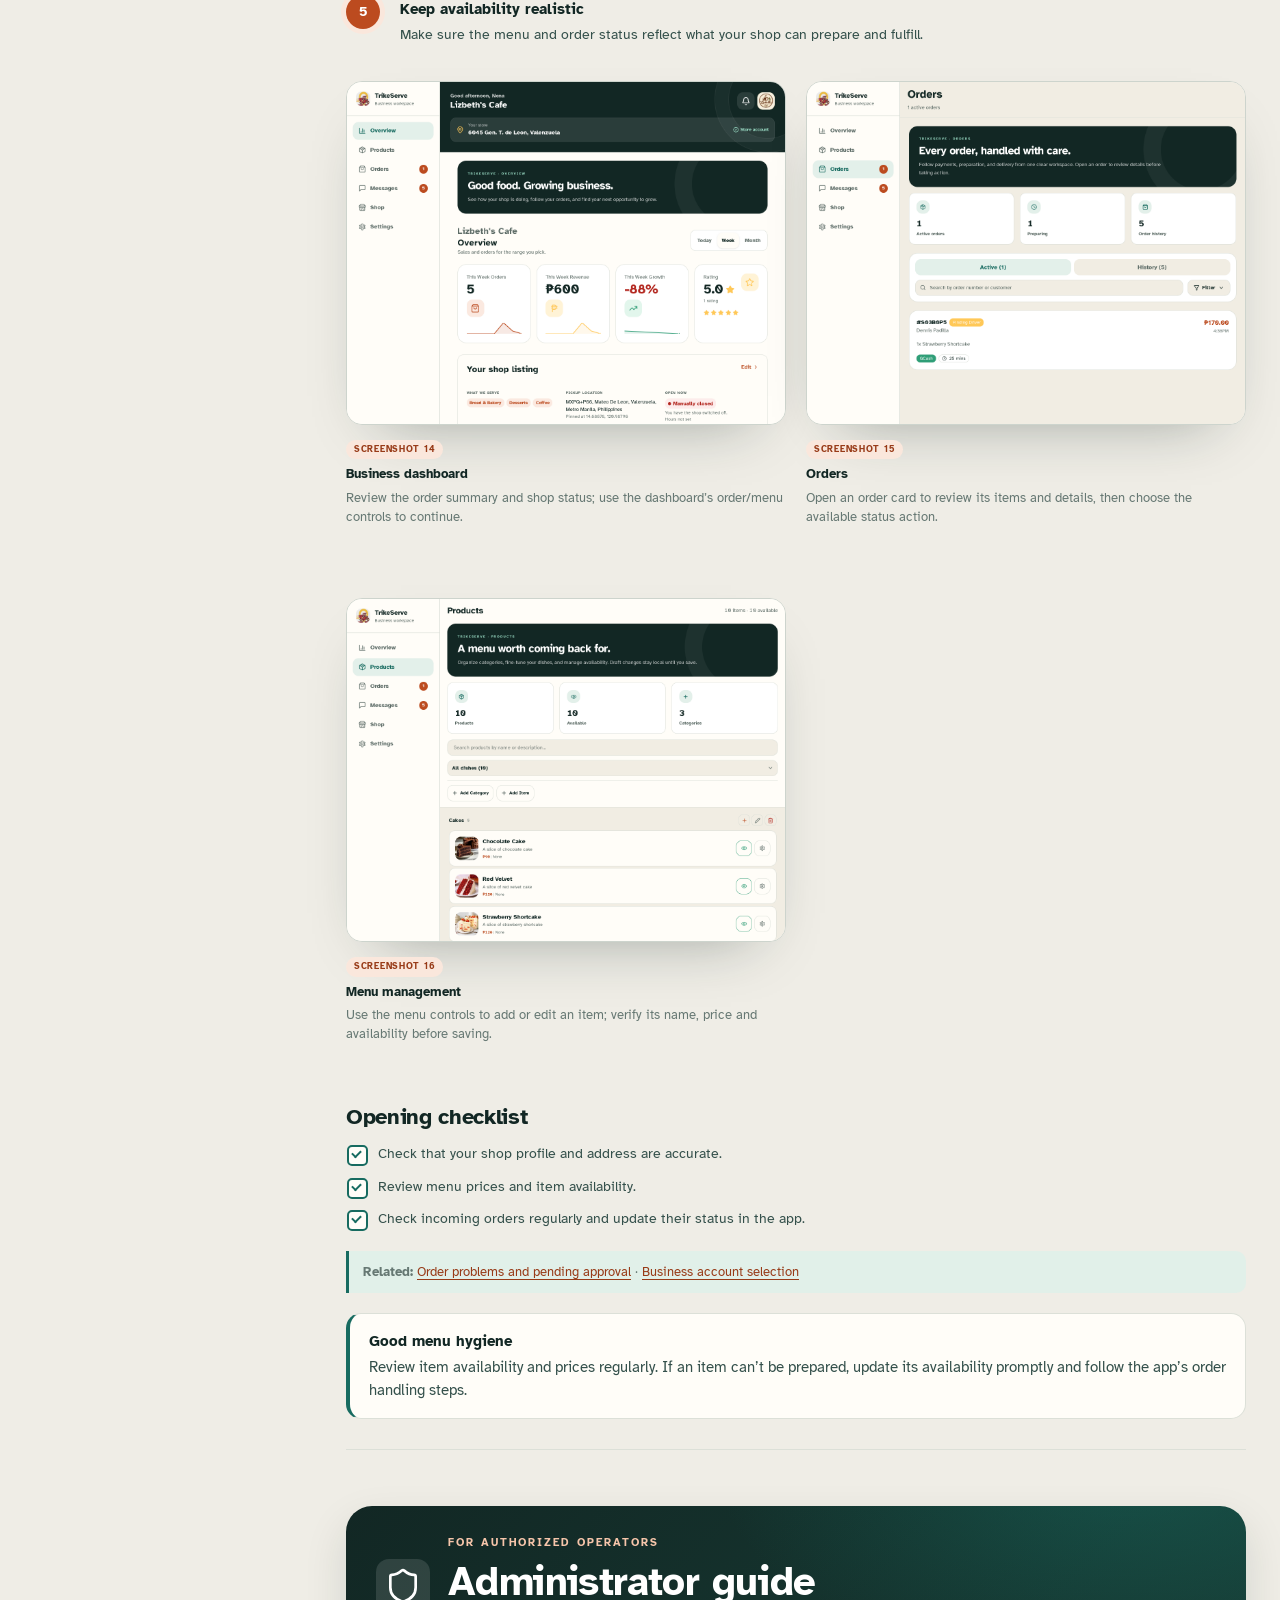
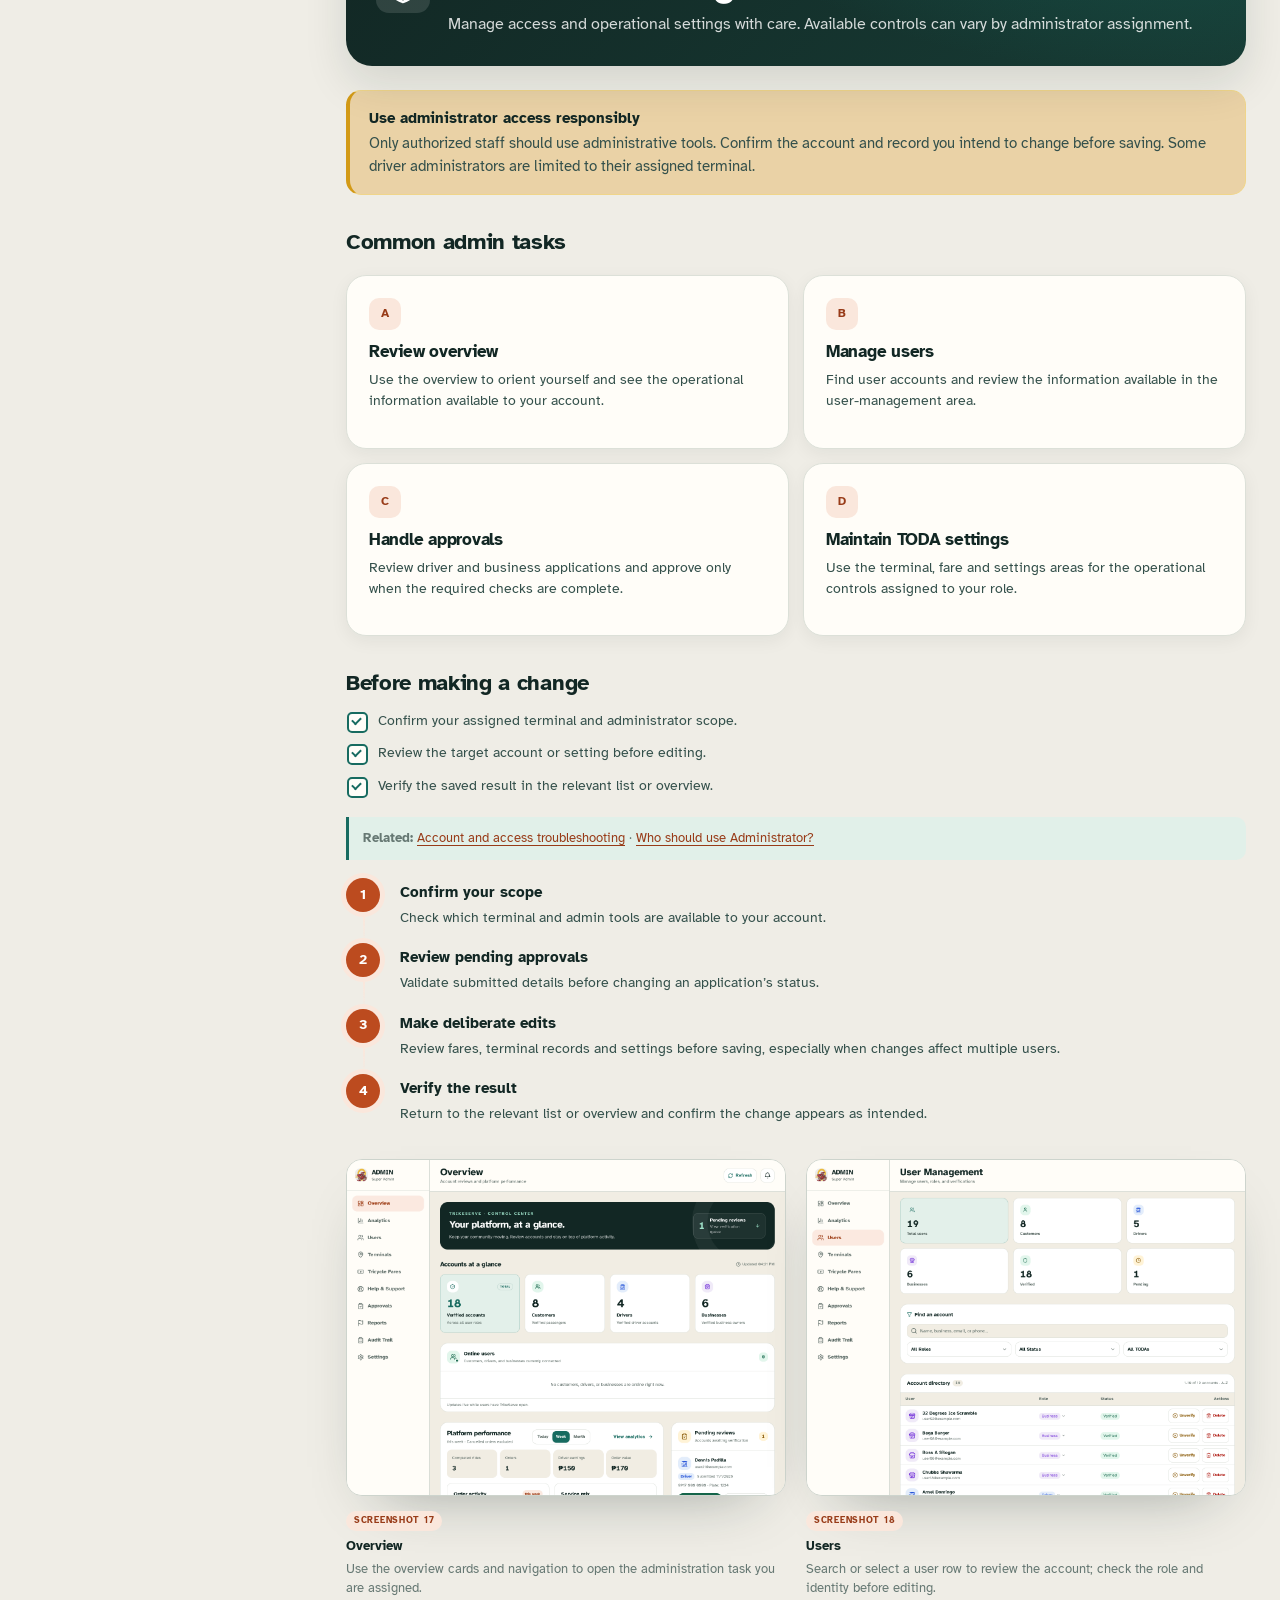
==== commit b85242ed: "Add persistent light and dark themes to the manual. 🤖 Generated with Codebuff Co-Authored-By: Codebu" ====
--- a/index.html
+++ b/index.html
@@ -4,6 +4,7 @@
   <meta charset="utf-8">
   <meta name="viewport" content="width=device-width, initial-scale=1">
   <meta name="description" content="A friendly, illustrated guide to using TrikeServe for rides, food orders, driving, business management, and platform administration.">
+  <script>try{const saved=localStorage.getItem('trikeserve_manual_theme');document.documentElement.classList.toggle('dark',saved?saved==='dark':matchMedia('(prefers-color-scheme: dark)').matches)}catch{}</script>
   <title>TrikeServe · User Guide</title>
   <link rel="stylesheet" href="assets/manual.css">
 </head>
@@ -12,7 +13,7 @@
   <a class="skip-link" href="#main-content">Skip to guide content</a>
   <header class="topbar">
     <a class="brand" href="#top"><img src="assets/trikeserve-logo.jpg" alt="TrikeServe"><span>USER GUIDE</span></a>
-    <div class="top-actions"><a class="language-link" href="fil/index.html">Filipino</a><a class="top-action" href="#first-ten-minutes">First 10 minutes <svg class="inline-icon" viewBox="0 0 24 24" aria-hidden="true" focusable="false"><path d="M7 17 17 7M7 7h10v10"/></svg></a><a class="pdf-action" href="trikeserve-user-manual.pdf" download>Download PDF</a></div>
+    <div class="top-actions"><a class="language-link" href="fil/index.html">Filipino</a><button class="theme-toggle" type="button" aria-label="Switch to dark mode" aria-pressed="false"><svg class="theme-sun" viewBox="0 0 24 24" aria-hidden="true"><circle cx="12" cy="12" r="4"/><path d="M12 2v2m0 16v2M4.93 4.93l1.42 1.42m11.3 11.3 1.42 1.42M2 12h2m16 0h2M4.93 19.07l1.42-1.42m11.3-11.3 1.42-1.42"/></svg><span>Dark mode</span></button><a class="top-action" href="#first-ten-minutes">First 10 minutes <svg class="inline-icon" viewBox="0 0 24 24" aria-hidden="true" focusable="false"><path d="M7 17 17 7M7 7h10v10"/></svg></a><a class="pdf-action" href="trikeserve-user-manual.pdf" download>Download PDF</a></div>
   </header>
   <nav class="mobile-nav" aria-label="Quick navigation">
     <a href="#first-ten-minutes">First 10 min</a><a href="#account-guide">Which account?</a><a href="#quick-start">Quick start</a><a href="#accounts">Accounts</a><a href="#sign-in">Sign in</a><a href="#customer">Customer</a><a href="#rider">Driver</a><a href="#business">Business</a><a href="#admin">Admin</a><a href="#troubleshooting">Help</a><a href="#support">Support</a>
@@ -337,6 +338,20 @@
   </div>
   <a class="backtop" href="#top" aria-label="Back to top"><svg viewBox="0 0 24 24" aria-hidden="true" focusable="false"><path d="M12 19V5m-7 7 7-7 7 7"/></svg></a>
   <script>
+    const themeToggle = document.querySelector('.theme-toggle');
+    const applyManualTheme = dark => {
+      document.documentElement.classList.toggle('dark', dark);
+      themeToggle.setAttribute('aria-pressed', String(dark));
+      themeToggle.setAttribute('aria-label', `Switch to ${dark ? 'light' : 'dark'} mode`);
+      themeToggle.querySelector('span').textContent = dark ? 'Light mode' : 'Dark mode';
+    };
+    applyManualTheme(document.documentElement.classList.contains('dark'));
+    themeToggle.addEventListener('click', () => {
+      const dark = !document.documentElement.classList.contains('dark');
+      try { localStorage.setItem('trikeserve_manual_theme', dark ? 'dark' : 'light'); } catch {}
+      applyManualTheme(dark);
+    });
+
     document.querySelector('.hero-card')?.classList.add('hero-card-arrive');
 
     const revealObserver = new IntersectionObserver(entries => entries.forEach(entry => {
--- a/assets/manual.css
+++ b/assets/manual.css
@@ -1,7 +1,7 @@
 /* TrikeServe User Manual — warm, accessible community design */
 @font-face{font-family:"Atkinson Hyperlegible";src:url("atkinson-regular.woff2") format("woff2");font-weight:400;font-display:swap}
 @font-face{font-family:"Atkinson Hyperlegible";src:url("atkinson-bold.woff2") format("woff2");font-weight:700;font-display:swap}
-:root{--canvas:#efede6;--surface:#fffdf8;--card:#fffdf8;--ink:#122724;--ink-soft:#34504b;--muted:#f1eee6;--muted-foreground:#667873;--line:#dce0d8;--coral:#bc4b1f;--coral-dark:#983b18;--coral-soft:#fae7dc;--teal:#176b60;--teal-soft:#e1f0e9;--rider:#4169c8;--rider-soft:#e8efff;--violet:#7652a5;--violet-soft:#f0eafa;--amber-soft:#fff3d1;--success:#2f9e77;--shadow-sm:0 5px 18px rgba(18,39,36,.06);--shadow-md:0 18px 44px rgba(18,39,36,.12);font-family:"Atkinson Hyperlegible",Arial,sans-serif;color:var(--ink);background:var(--canvas);scroll-behavior:smooth}
+:root{--canvas:#efede6;--surface:#fffdf8;--card:#fffdf8;--ink:#122724;--ink-soft:#34504b;--muted:#f1eee6;--muted-foreground:#667873;--line:#dce0d8;--coral:#bc4b1f;--coral-dark:#983b18;--coral-soft:#fae7dc;--teal:#176b60;--teal-soft:#e1f0e9;--rider:#4169c8;--rider-soft:#e8efff;--violet:#7652a5;--violet-soft:#f0eafa;--amber-soft:#ead2a6;--success:#2f9e77;--shadow-sm:0 5px 18px rgba(18,39,36,.06);--shadow-md:0 18px 44px rgba(18,39,36,.12);font-family:"Atkinson Hyperlegible",Arial,sans-serif;color:var(--ink);background:var(--canvas);scroll-behavior:smooth}
 *{box-sizing:border-box}body{margin:0;font-size:16px;line-height:1.6;background:var(--canvas);color:var(--ink)}img{max-width:100%;height:auto}a{color:var(--coral-dark);text-underline-offset:3px}a:hover{color:var(--coral)}:focus-visible{outline:3px solid #176b60;outline-offset:3px;border-radius:4px}.skip-link{position:fixed;left:12px;top:12px;z-index:100;transform:translateY(-160%);padding:10px 14px;border-radius:10px;background:var(--ink);color:white;font-weight:700}.skip-link:focus{transform:translateY(0)}html{scroll-padding-top:20px}.mobile-nav{display:none}.inline-icon{display:inline-block;width:16px;height:16px;flex:0 0 auto;fill:none;stroke:currentColor;stroke-width:1.8;stroke-linecap:round;stroke-linejoin:round;vertical-align:middle}.role-icon svg{display:block;width:30px;height:30px;fill:none;stroke:currentColor;stroke-width:1.7;stroke-linecap:round;stroke-linejoin:round}.role-banner .role-icon svg{width:38px;height:38px}.role-icon.rider-icon svg{fill:currentColor;stroke:none}.hero-card .hero-vehicle{display:grid;place-items:center;width:64px;height:64px;border-radius:20px;background:var(--coral-soft);color:var(--coral-dark)}.hero-vehicle img{display:block;width:46px;height:46px;object-fit:contain;filter:brightness(0) saturate(100%) invert(33%) sepia(65%) saturate(1024%) hue-rotate(341deg) brightness(91%) contrast(92%)}.hero-vehicle svg{width:46px;height:46px;fill:none;stroke:currentColor;stroke-width:1.7;stroke-linecap:round;stroke-linejoin:round}backtop svg{width:20px;height:20px;fill:none;stroke:currentColor;stroke-width:1.8;stroke-linecap:round;stroke-linejoin:round}
 .topbar{max-width:1272px;margin:0 auto;padding:22px 34px 14px;display:flex;align-items:center;justify-content:space-between}.top-actions{display:flex;align-items:center;gap:10px}.language-link{display:inline-flex;align-items:center;padding:8px 10px;border-radius:10px;color:var(--teal);font-size:12px;font-weight:700;text-decoration:none;white-space:nowrap}.language-link:hover{background:var(--teal-soft);color:var(--teal)}.pdf-action{display:inline-flex;align-items:center;justify-content:center;padding:9px 13px;border:1px solid var(--line);border-radius:12px;background:var(--surface);color:var(--ink);font-size:13px;font-weight:700;text-decoration:none;white-space:nowrap}.pdf-action:hover{border-color:var(--coral);color:var(--coral-dark)}.brand{display:inline-flex;align-items:center;gap:12px;color:var(--ink);text-decoration:none}.brand img{width:62px;height:44px;object-fit:contain;flex:0 0 auto;border-radius:12px;background:#ebebeb;padding:3px;border:1px solid rgba(18,39,36,.08)}.brand span{font-size:11px;letter-spacing:.12em;text-transform:uppercase;color:var(--muted-foreground)}.top-action{display:inline-flex;gap:8px;align-items:center;padding:10px 15px;border-radius:12px;background:var(--ink);color:#fff;text-decoration:none;font-size:13px;font-weight:700}.top-action:hover{background:var(--coral-dark);color:#fff}
 .shell{display:grid;grid-template-columns:260px minmax(0,1fr);gap:52px;align-items:start;max-width:1340px;margin:0 auto;padding:0 34px}.sidebar{position:sticky;top:22px;align-self:start;max-height:calc(100vh - 44px);overflow:auto;margin-top:22px;padding:20px 16px 22px;border-radius:24px;background:rgba(255,253,248,.84);border:1px solid rgba(18,39,36,.1);box-shadow:var(--shadow-sm);backdrop-filter:blur(14px)}.sidebar .nav-title{margin:18px 10px 6px;font-size:10px;font-weight:700;letter-spacing:.16em;text-transform:uppercase;color:var(--muted-foreground)}.sidebar .nav-title:first-child{margin-top:2px}.sidebar a{display:flex;align-items:center;gap:9px;padding:7px 10px;border-radius:9px;color:var(--ink-soft);text-decoration:none;font-size:14px}.sidebar a:hover{background:var(--muted);color:var(--ink)}.sidebar a.active{background:var(--coral-soft);color:var(--coral-dark);font-weight:700}.nav-dot{width:7px;height:7px;border-radius:50%;background:var(--line);flex-shrink:0}.sidebar a.active .nav-dot{background:var(--coral)}.role-key{margin-top:20px;padding:12px;border-radius:14px;background:var(--muted);font-size:12px;color:var(--muted-foreground);line-height:1.5}.role-key b{color:var(--ink)}
@@ -31,7 +31,9 @@
 @media(prefers-reduced-motion:reduce){.hero-card-arrive{animation:none}.scroll-reveal,.scroll-reveal.is-revealed{opacity:1;transform:none;transition:none}.reading-progress span{transition:none}.role-card,.decision-card{transition:none}}
 @media(max-width:480px){.hero-art{min-height:280px}.hero-card{z-index:2}}
 @media(max-width:360px){.hero-art{min-height:250px}}
-@media print{.hero-art{min-height:0}.hero-card{z-index:2}.reading-progress{display:none!important}.scroll-reveal{opacity:1!important;transform:none!important}
+.theme-toggle{display:inline-flex;align-items:center;justify-content:center;gap:7px;min-height:38px;padding:8px 11px;border:1px solid var(--line);border-radius:11px;background:var(--surface);color:var(--ink);font:inherit;font-size:12px;font-weight:700;white-space:nowrap;cursor:pointer}.theme-toggle:hover{border-color:var(--teal);color:var(--teal)}.theme-toggle:focus-visible{outline:3px solid var(--amber);outline-offset:3px}.theme-toggle svg{width:16px;height:16px;fill:none;stroke:currentColor;stroke-width:1.8;stroke-linecap:round;stroke-linejoin:round}@media(max-width:480px){.theme-toggle{gap:4px;padding:7px 6px;font-size:9px}.theme-toggle svg{width:14px;height:14px}}
+:root.dark{--canvas:#0d1513;--surface:#14201d;--card:#1b2926;--ink:#f3efe6;--ink-soft:#c9cfc7;--muted:#22322e;--muted-foreground:#c9cfc7;--line:#33453f;--coral:#e8804f;--coral-dark:#f2a77f;--coral-soft:#4a2314;--teal:#5fc4ae;--teal-soft:#16332d;--rider:#4dbfa0;--rider-soft:#12332b;--violet:#a78bfa;--violet-soft:#261d45;--amber-soft:#4a3a12;--success:#34b184;--shadow-sm:0 5px 18px rgba(0,0,0,.2);--shadow-md:0 18px 44px rgba(0,0,0,.35);color-scheme:dark}html.dark,html.dark body{background:var(--canvas);color:var(--ink)}html.dark .mobile-nav{background:rgba(13,21,19,.94);border-color:#33453f}html.dark .top-action{background:#e8804f;color:#0e1917}html.dark .button{background:#e8804f;color:#0e1917}html.dark .hero-card{border-color:#33453f;background:linear-gradient(145deg,#1b2926,#14201d)}html.dark .callout.warning{border-color:#6a5121;border-left-color:#ffc857;color:var(--ink)}html.dark .callout.warning p{color:var(--ink-soft)}html.dark .role-banner{background:radial-gradient(600px 280px at 88% -20%,rgba(232,128,79,.2),transparent 70%),linear-gradient(135deg,#0e1917,#16332d)}html.dark .rider-banner{background:radial-gradient(600px 280px at 88% -20%,rgba(77,191,160,.2),transparent 70%),linear-gradient(135deg,#0e1917,#16332d)}html.dark .business-banner{background:radial-gradient(600px 280px at 88% -20%,rgba(167,139,250,.2),transparent 70%),linear-gradient(135deg,#0e1917,#16332d)}html.dark .admin-banner{background:radial-gradient(600px 280px at 88% -20%,rgba(95,196,174,.2),transparent 70%),linear-gradient(135deg,#0e1917,#16332d)}html.dark .role-banner .eyebrow{color:#f2a77f}html.dark .role-banner p{color:rgba(243,239,230,.82)}html.dark .brand img{background:#22322e;border-color:#33453f}html.dark .pdf-action,html.dark .theme-toggle,html.dark .backtop{background:#1b2926;color:var(--ink);border-color:#33453f}html.dark .browser-frame{background:#1b2926;border-color:#33453f}html.dark .phone-frame{background:#0e1917}html.dark .callout.note{border-color:#245448}html.dark .related-links{border-left-color:#5fc4ae}html.dark .task-checklist li:before{border-color:#5fc4ae}html.dark .reading-progress span{background:#e8804f}
+@media print{.theme-toggle{display:none!important}.hero-art{min-height:0}.hero-card{z-index:2}.reading-progress{display:none!important}.scroll-reveal{opacity:1!important;transform:none!important}
   @page{size:A4 portrait;margin:17mm 16mm 19mm}
   html,body{background:#fff!important;color:#172421!important;font-family:Arial,Helvetica,sans-serif;font-size:10.5pt;line-height:1.48;scroll-behavior:auto}
   body{-webkit-print-color-adjust:exact;print-color-adjust:exact}
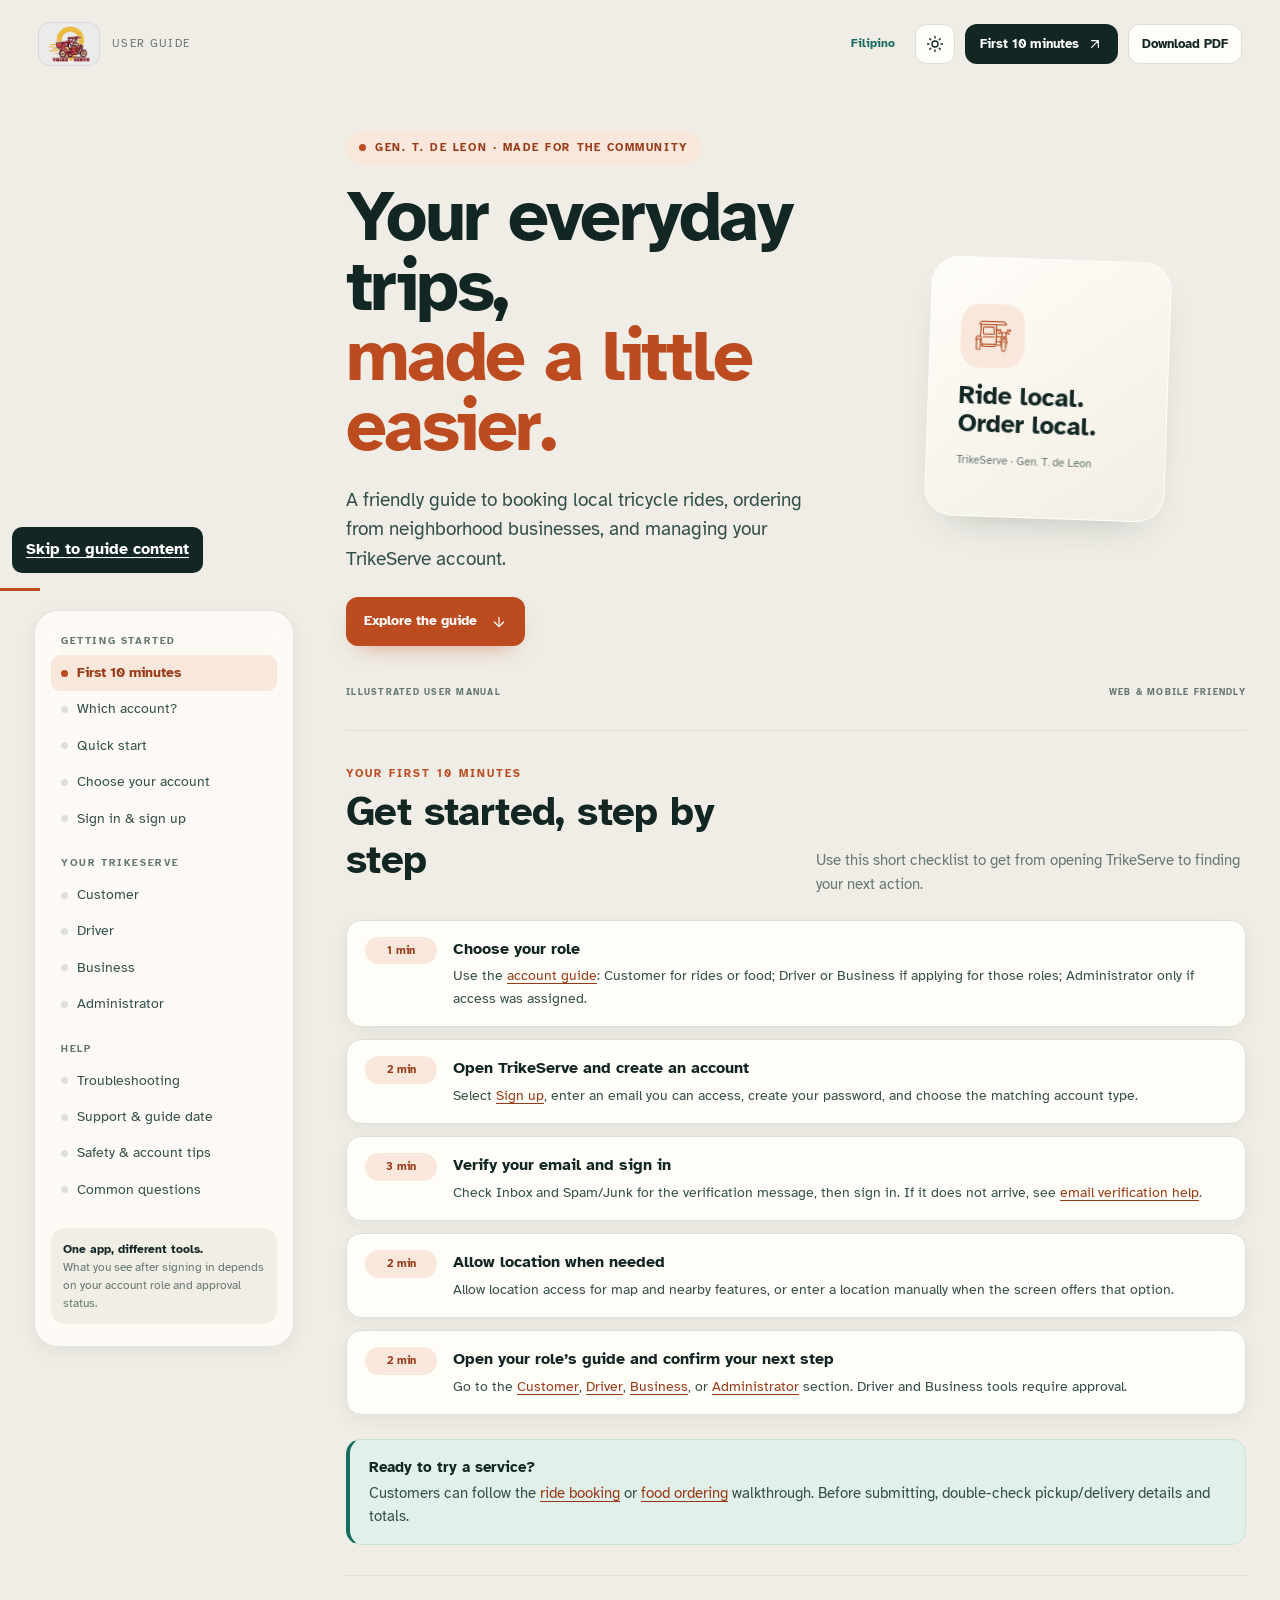
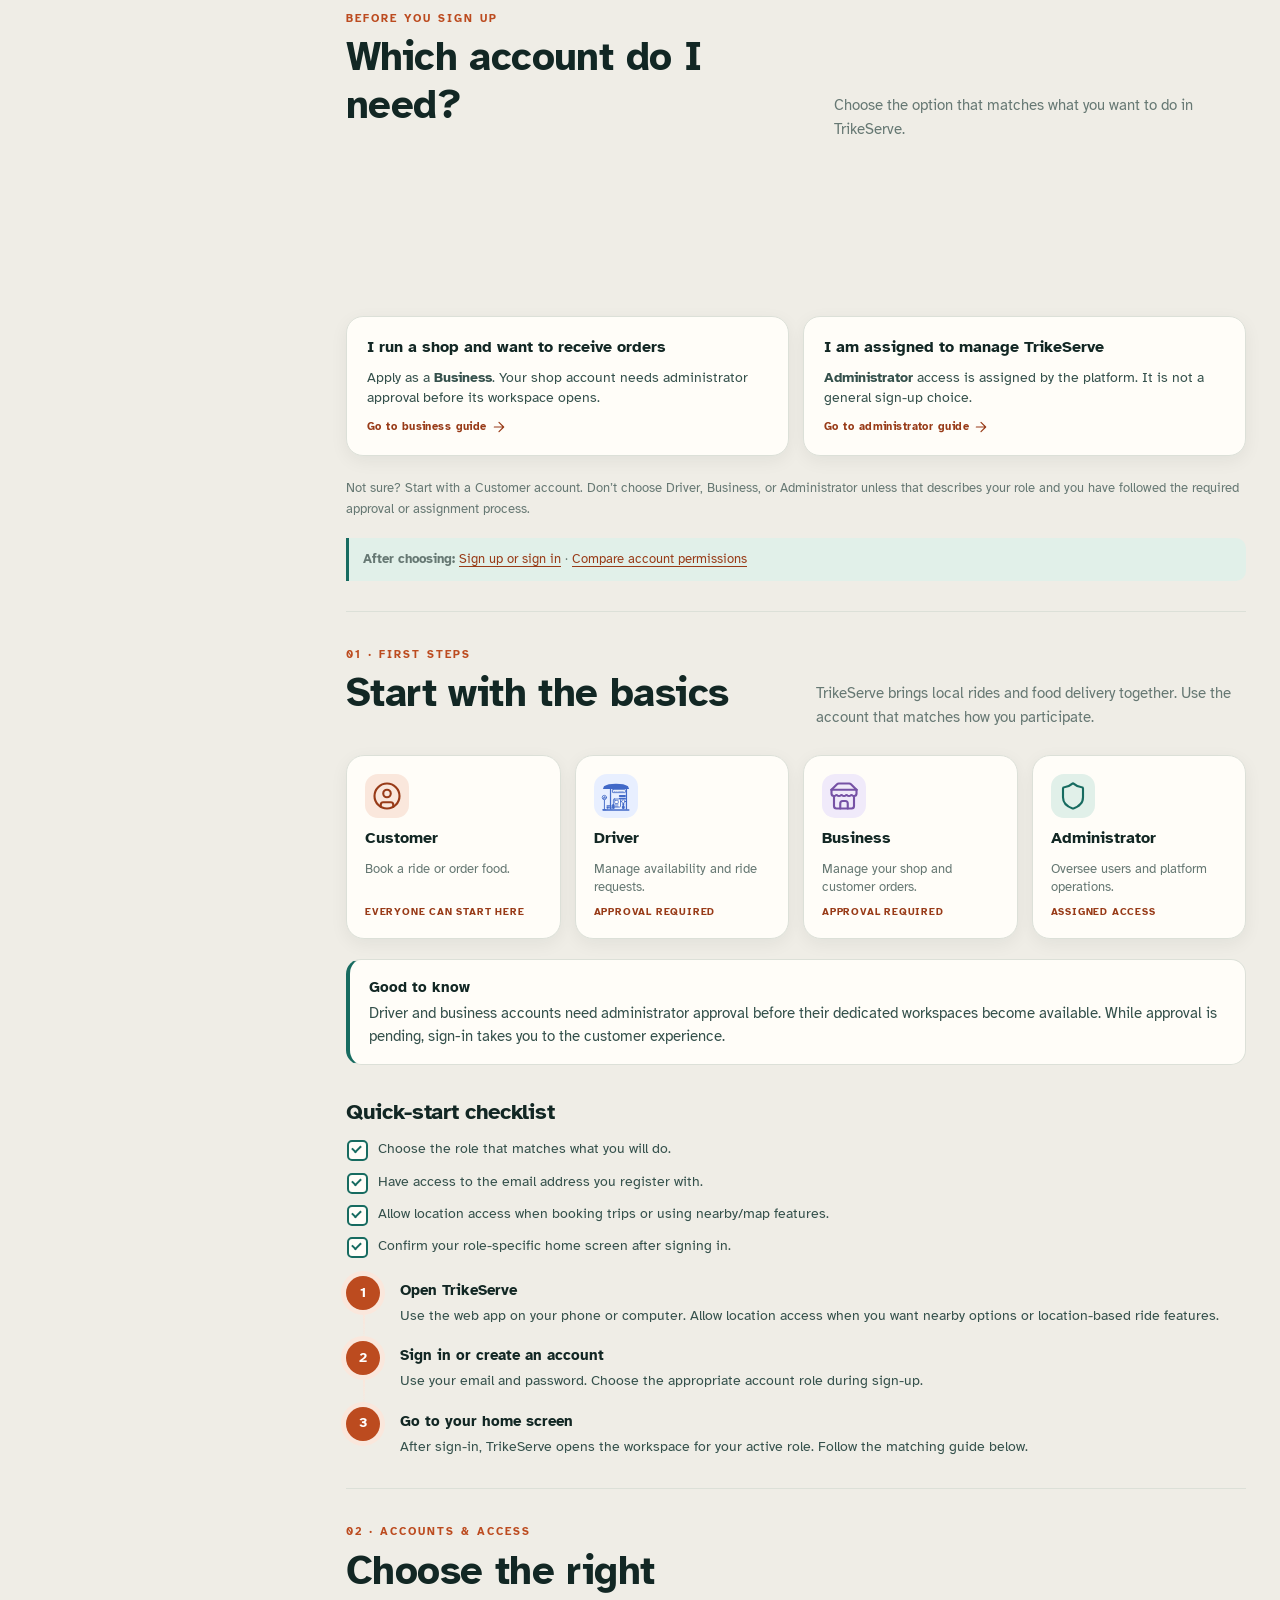
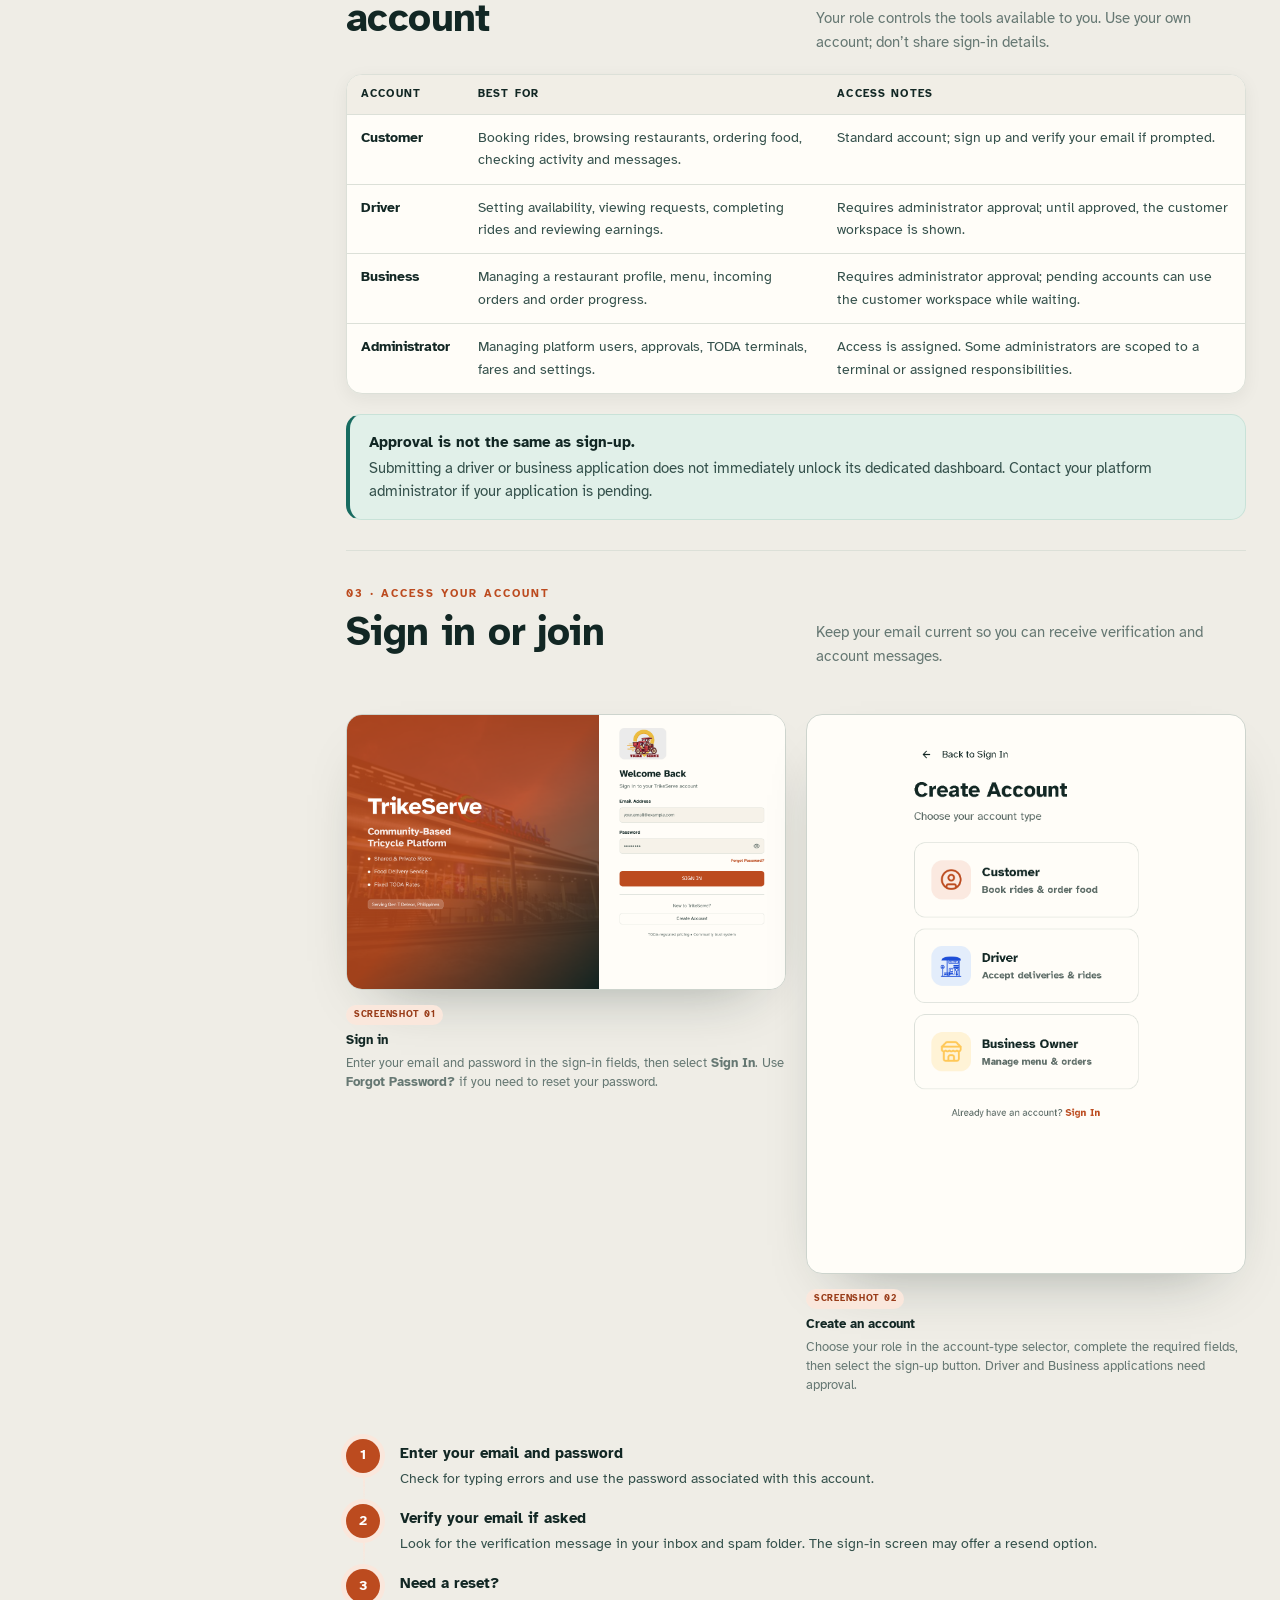
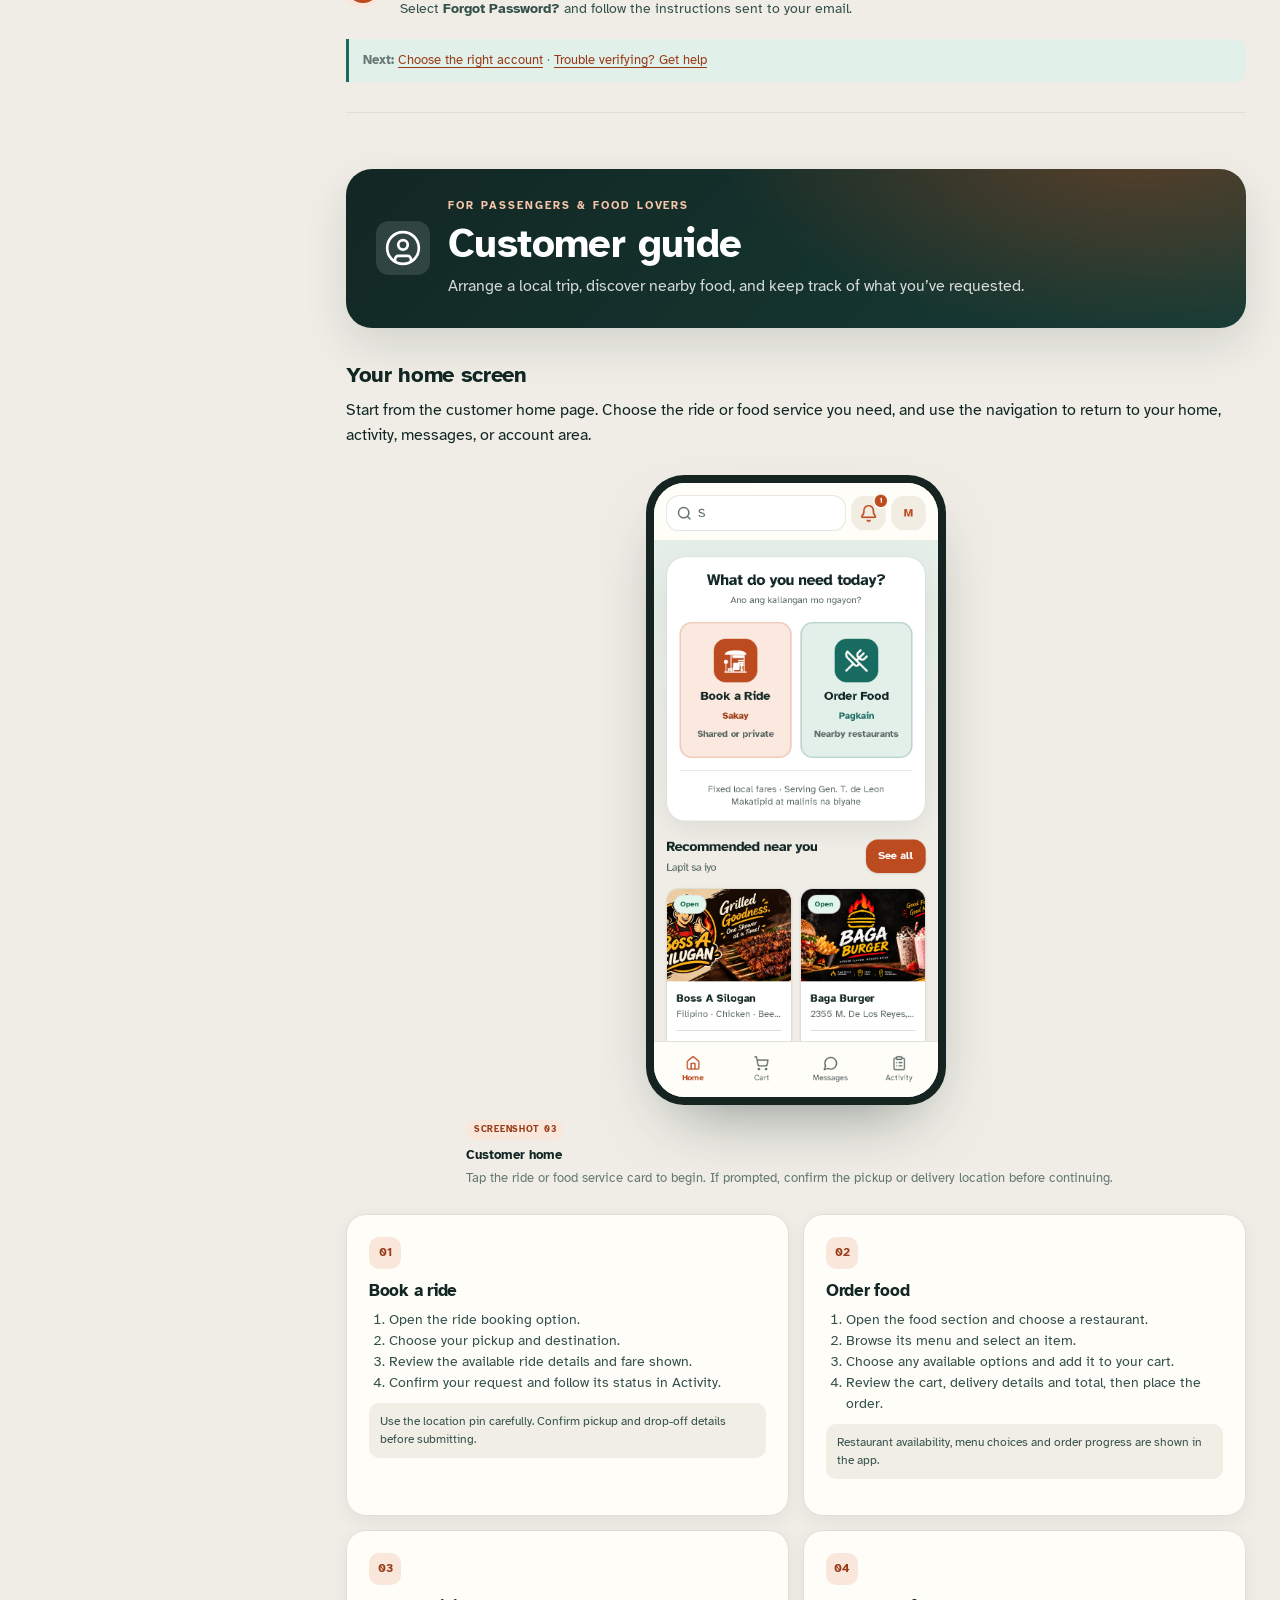
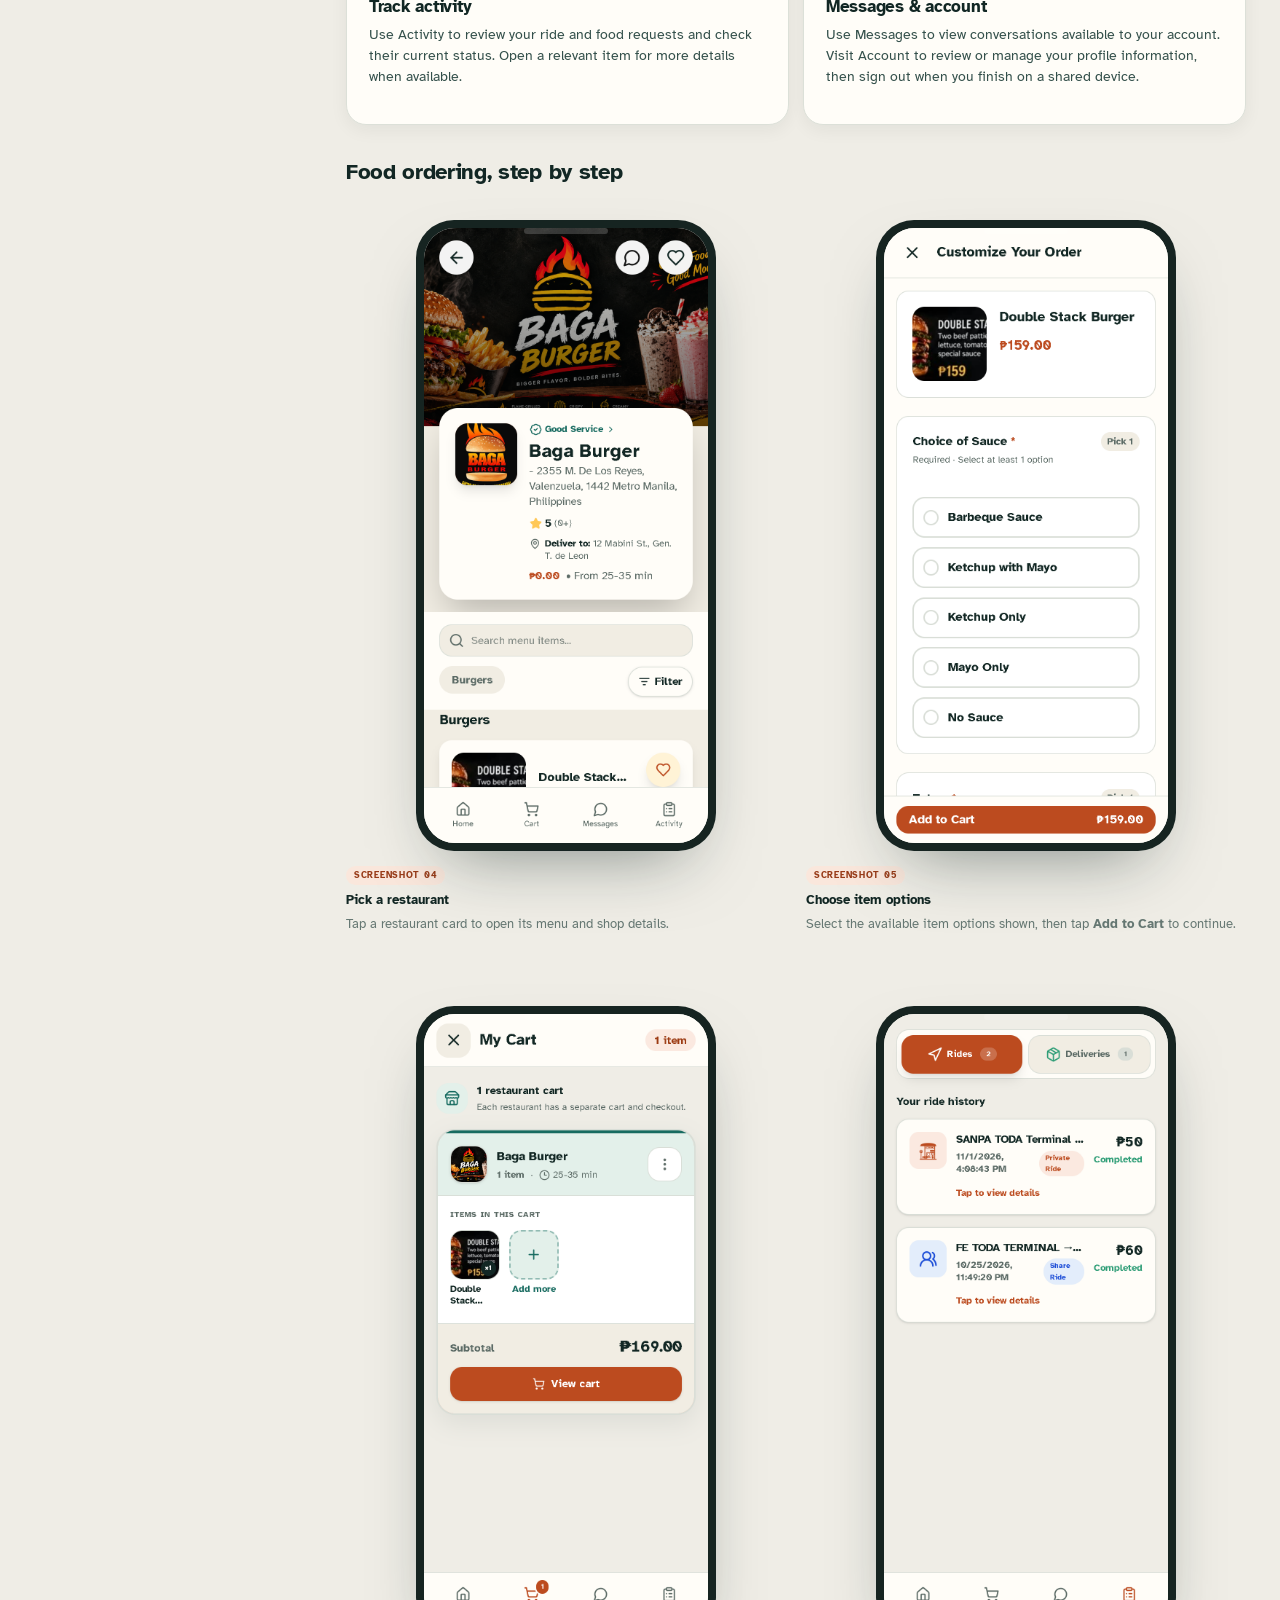
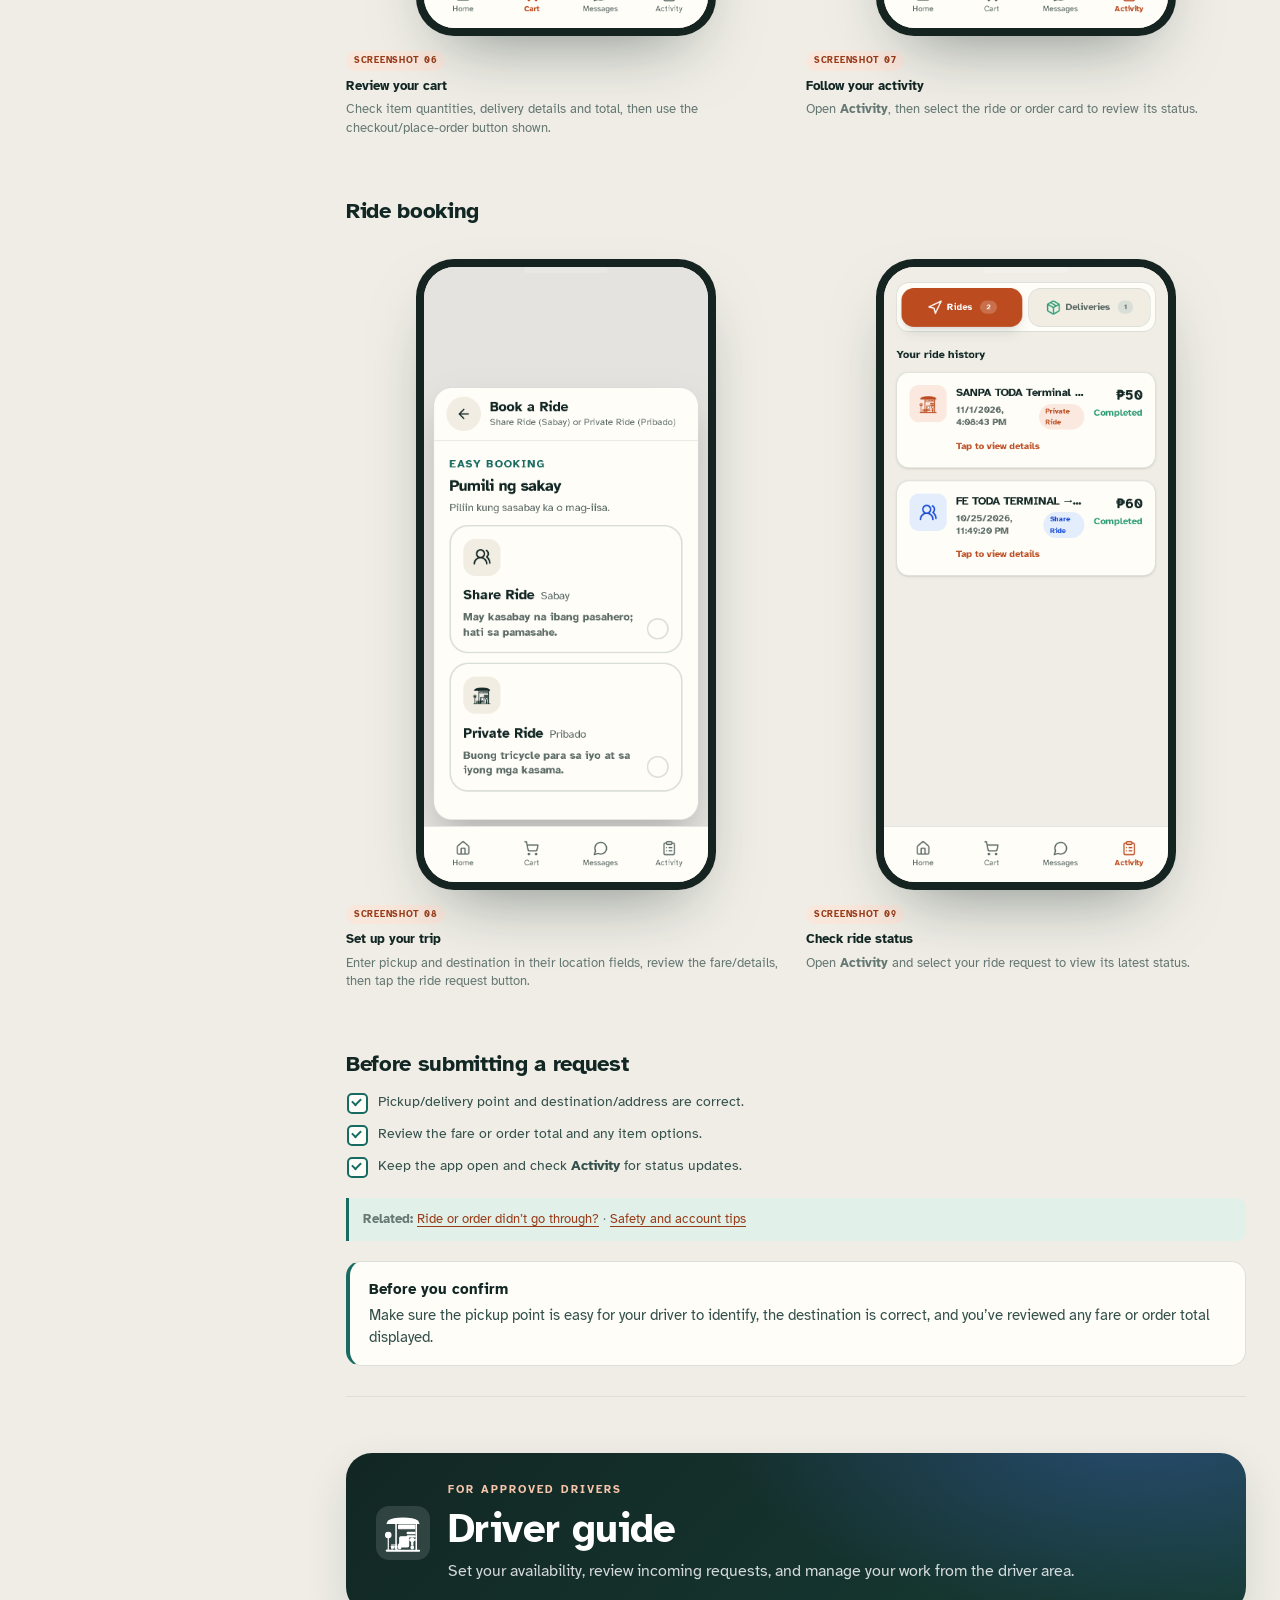
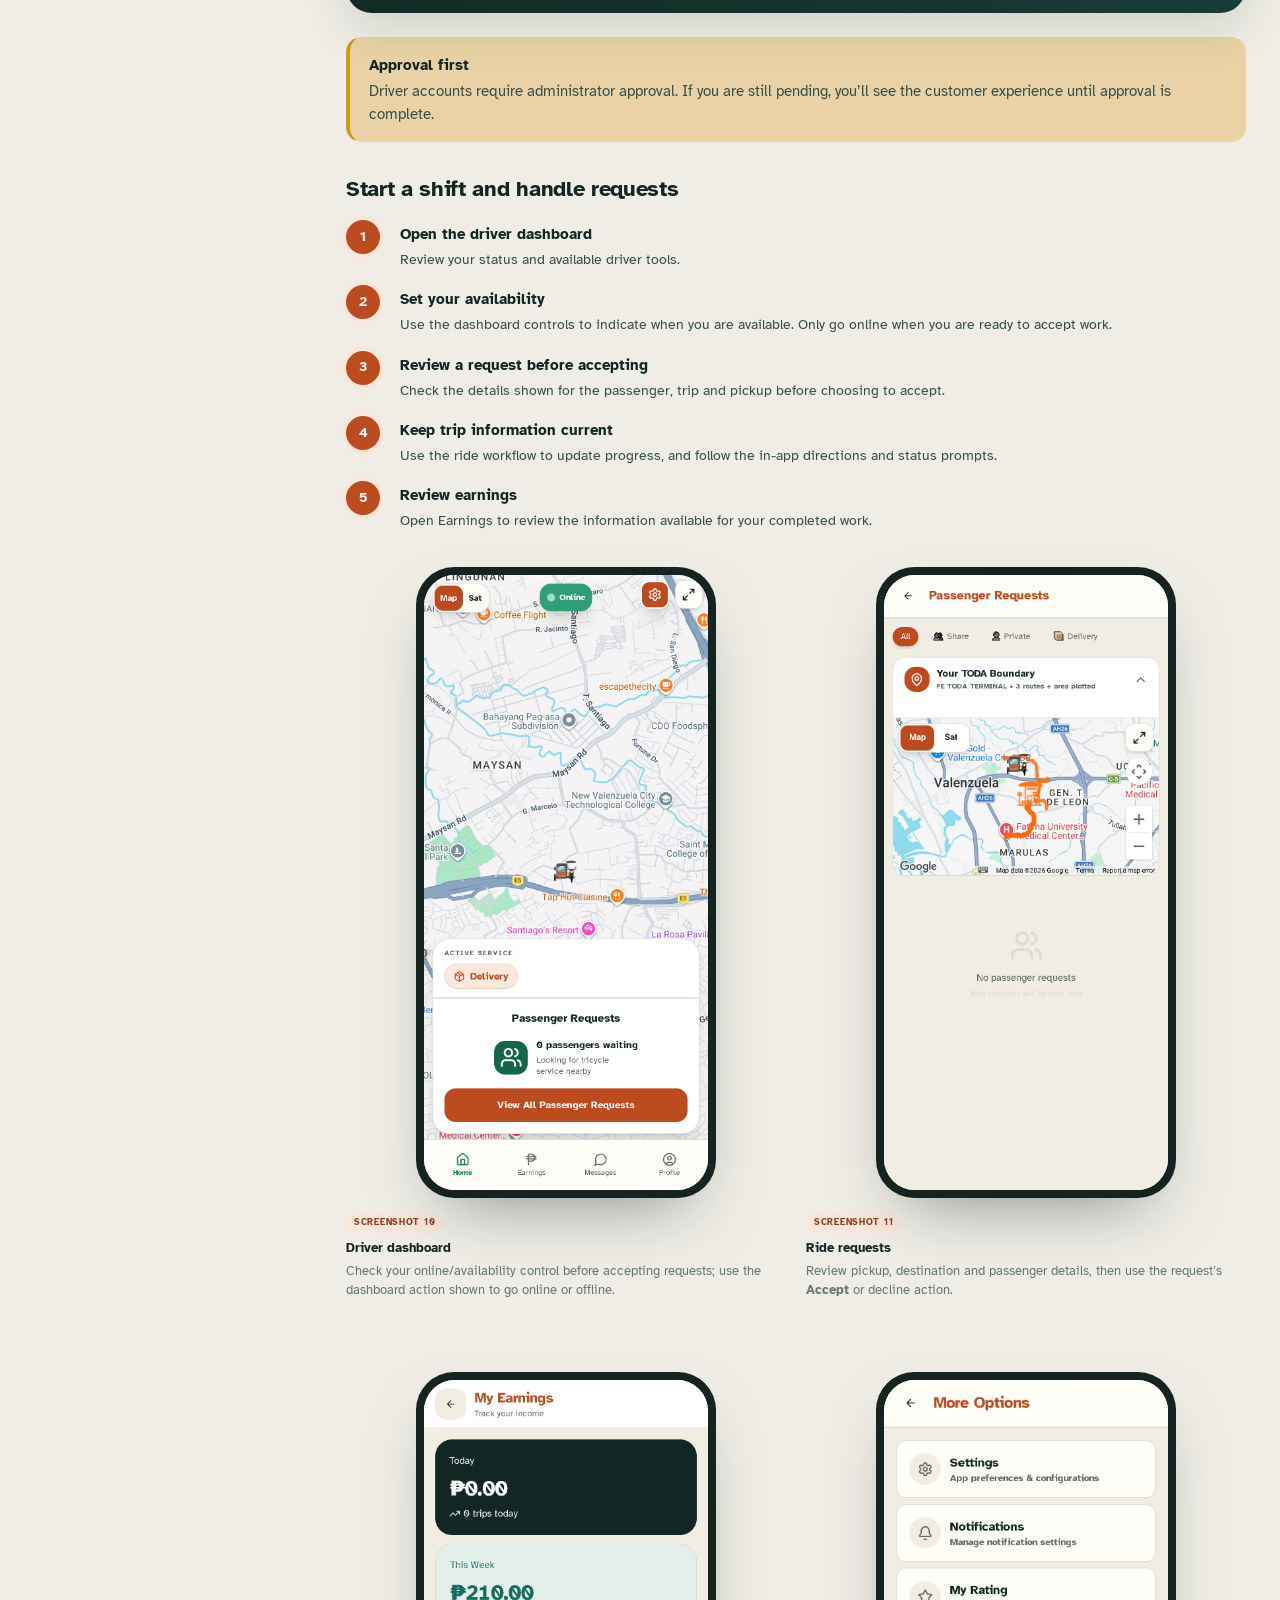
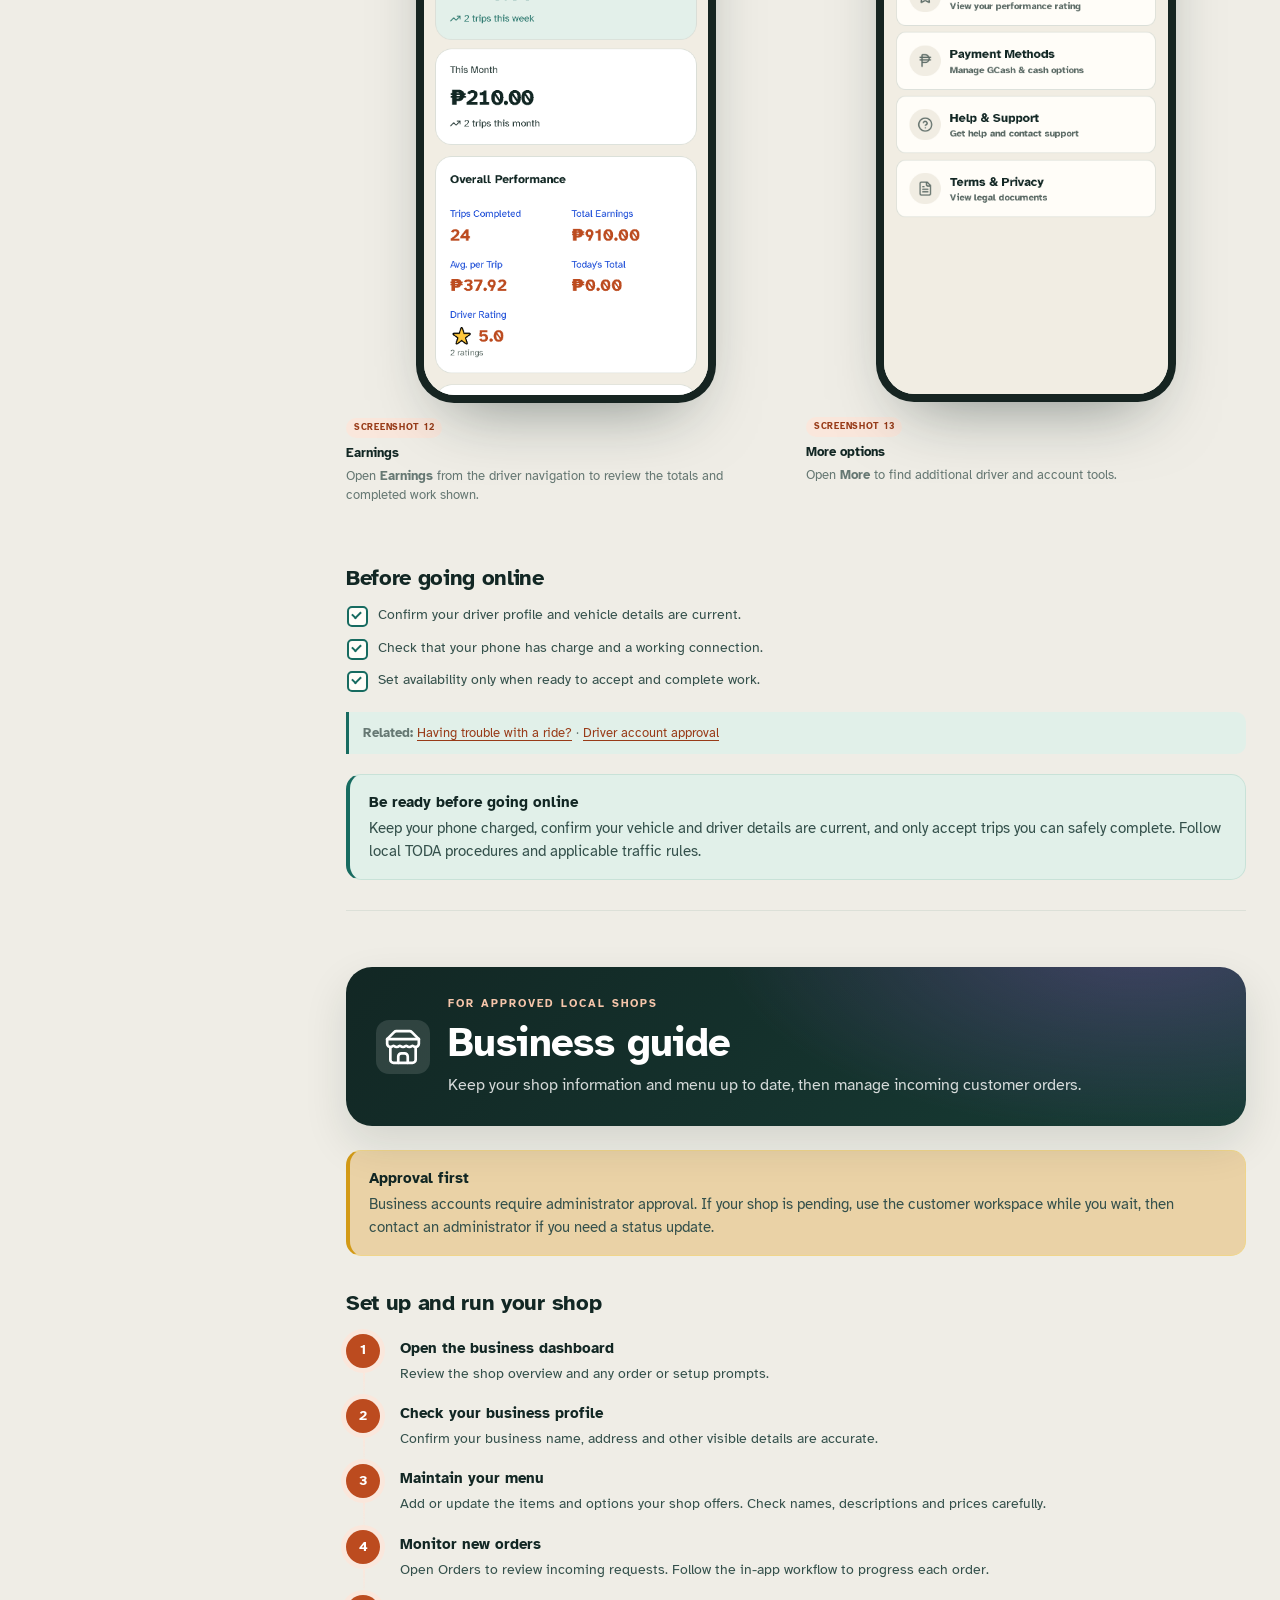
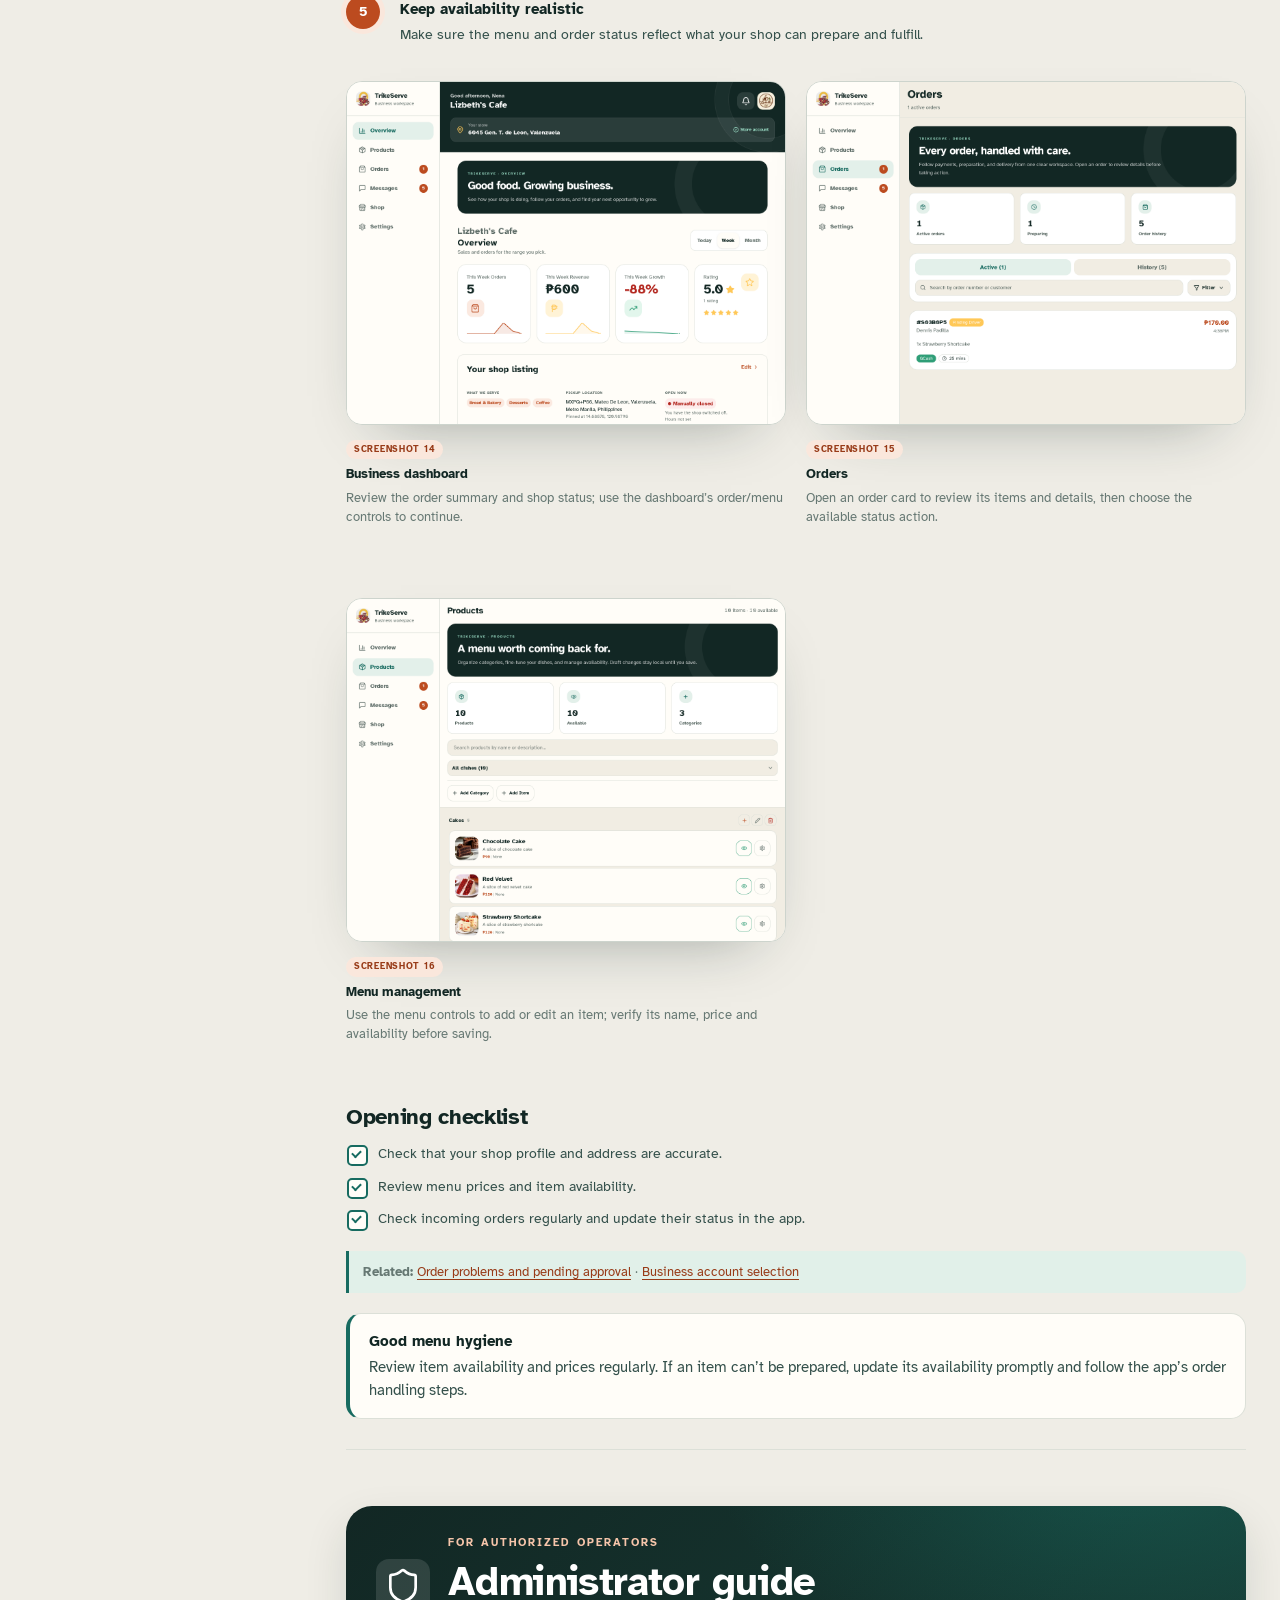
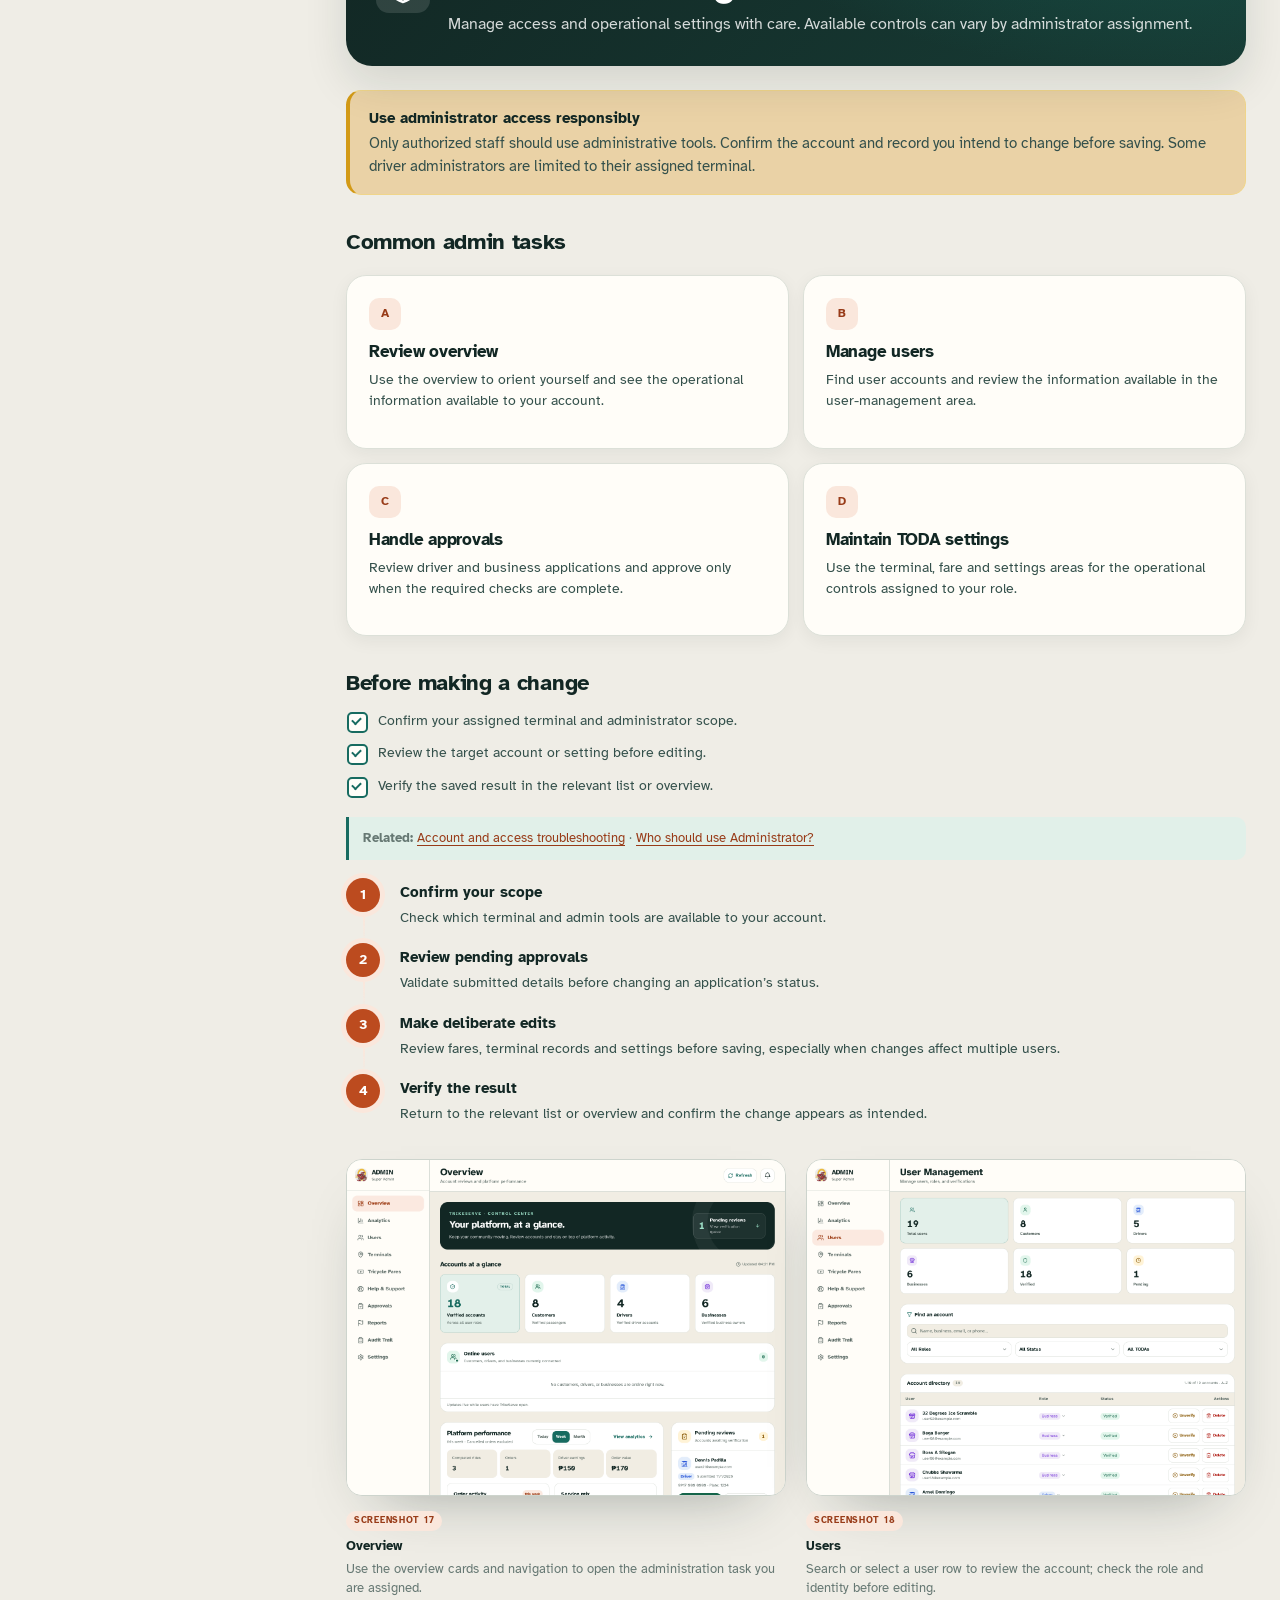
==== commit d0afb92e: "Use sun and moon icons for manual theme control. 🤖 Generated with Codebuff Co-Authored-By: Codebuff " ====
--- a/index.html
+++ b/index.html
@@ -13,7 +13,7 @@
   <a class="skip-link" href="#main-content">Skip to guide content</a>
   <header class="topbar">
     <a class="brand" href="#top"><img src="assets/trikeserve-logo.jpg" alt="TrikeServe"><span>USER GUIDE</span></a>
-    <div class="top-actions"><a class="language-link" href="fil/index.html">Filipino</a><button class="theme-toggle" type="button" aria-label="Switch to dark mode" aria-pressed="false"><svg class="theme-sun" viewBox="0 0 24 24" aria-hidden="true"><circle cx="12" cy="12" r="4"/><path d="M12 2v2m0 16v2M4.93 4.93l1.42 1.42m11.3 11.3 1.42 1.42M2 12h2m16 0h2M4.93 19.07l1.42-1.42m11.3-11.3 1.42-1.42"/></svg><span>Dark mode</span></button><a class="top-action" href="#first-ten-minutes">First 10 minutes <svg class="inline-icon" viewBox="0 0 24 24" aria-hidden="true" focusable="false"><path d="M7 17 17 7M7 7h10v10"/></svg></a><a class="pdf-action" href="trikeserve-user-manual.pdf" download>Download PDF</a></div>
+    <div class="top-actions"><a class="language-link" href="fil/index.html">Filipino</a><button class="theme-toggle" type="button" aria-label="Switch to dark mode" aria-pressed="false"><svg class="theme-sun" viewBox="0 0 24 24" aria-hidden="true"><circle cx="12" cy="12" r="4"/><path d="M12 2v2m0 16v2M4.93 4.93l1.42 1.42m11.3 11.3 1.42 1.42M2 12h2m16 0h2M4.93 19.07l1.42-1.42m11.3-11.3 1.42-1.42"/></svg><svg class="theme-moon" viewBox="0 0 24 24" aria-hidden="true"><path d="M20.9 13.1A8.5 8.5 0 0 1 10.9 3.1 8.5 8.5 0 1 0 20.9 13.1Z"/></svg></button><a class="top-action" href="#first-ten-minutes">First 10 minutes <svg class="inline-icon" viewBox="0 0 24 24" aria-hidden="true" focusable="false"><path d="M7 17 17 7M7 7h10v10"/></svg></a><a class="pdf-action" href="trikeserve-user-manual.pdf" download>Download PDF</a></div>
   </header>
   <nav class="mobile-nav" aria-label="Quick navigation">
     <a href="#first-ten-minutes">First 10 min</a><a href="#account-guide">Which account?</a><a href="#quick-start">Quick start</a><a href="#accounts">Accounts</a><a href="#sign-in">Sign in</a><a href="#customer">Customer</a><a href="#rider">Driver</a><a href="#business">Business</a><a href="#admin">Admin</a><a href="#troubleshooting">Help</a><a href="#support">Support</a>
@@ -343,7 +343,6 @@
       document.documentElement.classList.toggle('dark', dark);
       themeToggle.setAttribute('aria-pressed', String(dark));
       themeToggle.setAttribute('aria-label', `Switch to ${dark ? 'light' : 'dark'} mode`);
-      themeToggle.querySelector('span').textContent = dark ? 'Light mode' : 'Dark mode';
     };
     applyManualTheme(document.documentElement.classList.contains('dark'));
     themeToggle.addEventListener('click', () => {
--- a/assets/manual.css
+++ b/assets/manual.css
@@ -31,7 +31,7 @@
 @media(prefers-reduced-motion:reduce){.hero-card-arrive{animation:none}.scroll-reveal,.scroll-reveal.is-revealed{opacity:1;transform:none;transition:none}.reading-progress span{transition:none}.role-card,.decision-card{transition:none}}
 @media(max-width:480px){.hero-art{min-height:280px}.hero-card{z-index:2}}
 @media(max-width:360px){.hero-art{min-height:250px}}
-.theme-toggle{display:inline-flex;align-items:center;justify-content:center;gap:7px;min-height:38px;padding:8px 11px;border:1px solid var(--line);border-radius:11px;background:var(--surface);color:var(--ink);font:inherit;font-size:12px;font-weight:700;white-space:nowrap;cursor:pointer}.theme-toggle:hover{border-color:var(--teal);color:var(--teal)}.theme-toggle:focus-visible{outline:3px solid var(--amber);outline-offset:3px}.theme-toggle svg{width:16px;height:16px;fill:none;stroke:currentColor;stroke-width:1.8;stroke-linecap:round;stroke-linejoin:round}@media(max-width:480px){.theme-toggle{gap:4px;padding:7px 6px;font-size:9px}.theme-toggle svg{width:14px;height:14px}}
+.theme-toggle{display:inline-flex;align-items:center;justify-content:center;gap:4px;width:40px;height:40px;padding:8px;border:1px solid var(--line);border-radius:11px;background:var(--surface);color:var(--ink);cursor:pointer}.theme-toggle:hover{border-color:var(--teal);color:var(--teal)}.theme-toggle:focus-visible{outline:3px solid var(--amber);outline-offset:3px}.theme-toggle svg{width:18px;height:18px;fill:none;stroke:currentColor;stroke-width:1.8;stroke-linecap:round;stroke-linejoin:round}.theme-toggle .theme-moon{display:none}html.dark .theme-toggle .theme-sun{display:none}html.dark .theme-toggle .theme-moon{display:block}
 :root.dark{--canvas:#0d1513;--surface:#14201d;--card:#1b2926;--ink:#f3efe6;--ink-soft:#c9cfc7;--muted:#22322e;--muted-foreground:#c9cfc7;--line:#33453f;--coral:#e8804f;--coral-dark:#f2a77f;--coral-soft:#4a2314;--teal:#5fc4ae;--teal-soft:#16332d;--rider:#4dbfa0;--rider-soft:#12332b;--violet:#a78bfa;--violet-soft:#261d45;--amber-soft:#4a3a12;--success:#34b184;--shadow-sm:0 5px 18px rgba(0,0,0,.2);--shadow-md:0 18px 44px rgba(0,0,0,.35);color-scheme:dark}html.dark,html.dark body{background:var(--canvas);color:var(--ink)}html.dark .mobile-nav{background:rgba(13,21,19,.94);border-color:#33453f}html.dark .top-action{background:#e8804f;color:#0e1917}html.dark .button{background:#e8804f;color:#0e1917}html.dark .hero-card{border-color:#33453f;background:linear-gradient(145deg,#1b2926,#14201d)}html.dark .callout.warning{border-color:#6a5121;border-left-color:#ffc857;color:var(--ink)}html.dark .callout.warning p{color:var(--ink-soft)}html.dark .role-banner{background:radial-gradient(600px 280px at 88% -20%,rgba(232,128,79,.2),transparent 70%),linear-gradient(135deg,#0e1917,#16332d)}html.dark .rider-banner{background:radial-gradient(600px 280px at 88% -20%,rgba(77,191,160,.2),transparent 70%),linear-gradient(135deg,#0e1917,#16332d)}html.dark .business-banner{background:radial-gradient(600px 280px at 88% -20%,rgba(167,139,250,.2),transparent 70%),linear-gradient(135deg,#0e1917,#16332d)}html.dark .admin-banner{background:radial-gradient(600px 280px at 88% -20%,rgba(95,196,174,.2),transparent 70%),linear-gradient(135deg,#0e1917,#16332d)}html.dark .role-banner .eyebrow{color:#f2a77f}html.dark .role-banner p{color:rgba(243,239,230,.82)}html.dark .brand img{background:#22322e;border-color:#33453f}html.dark .pdf-action,html.dark .theme-toggle,html.dark .backtop{background:#1b2926;color:var(--ink);border-color:#33453f}html.dark .browser-frame{background:#1b2926;border-color:#33453f}html.dark .phone-frame{background:#0e1917}html.dark .callout.note{border-color:#245448}html.dark .related-links{border-left-color:#5fc4ae}html.dark .task-checklist li:before{border-color:#5fc4ae}html.dark .reading-progress span{background:#e8804f}
 @media print{.theme-toggle{display:none!important}.hero-art{min-height:0}.hero-card{z-index:2}.reading-progress{display:none!important}.scroll-reveal{opacity:1!important;transform:none!important}
   @page{size:A4 portrait;margin:17mm 16mm 19mm}
